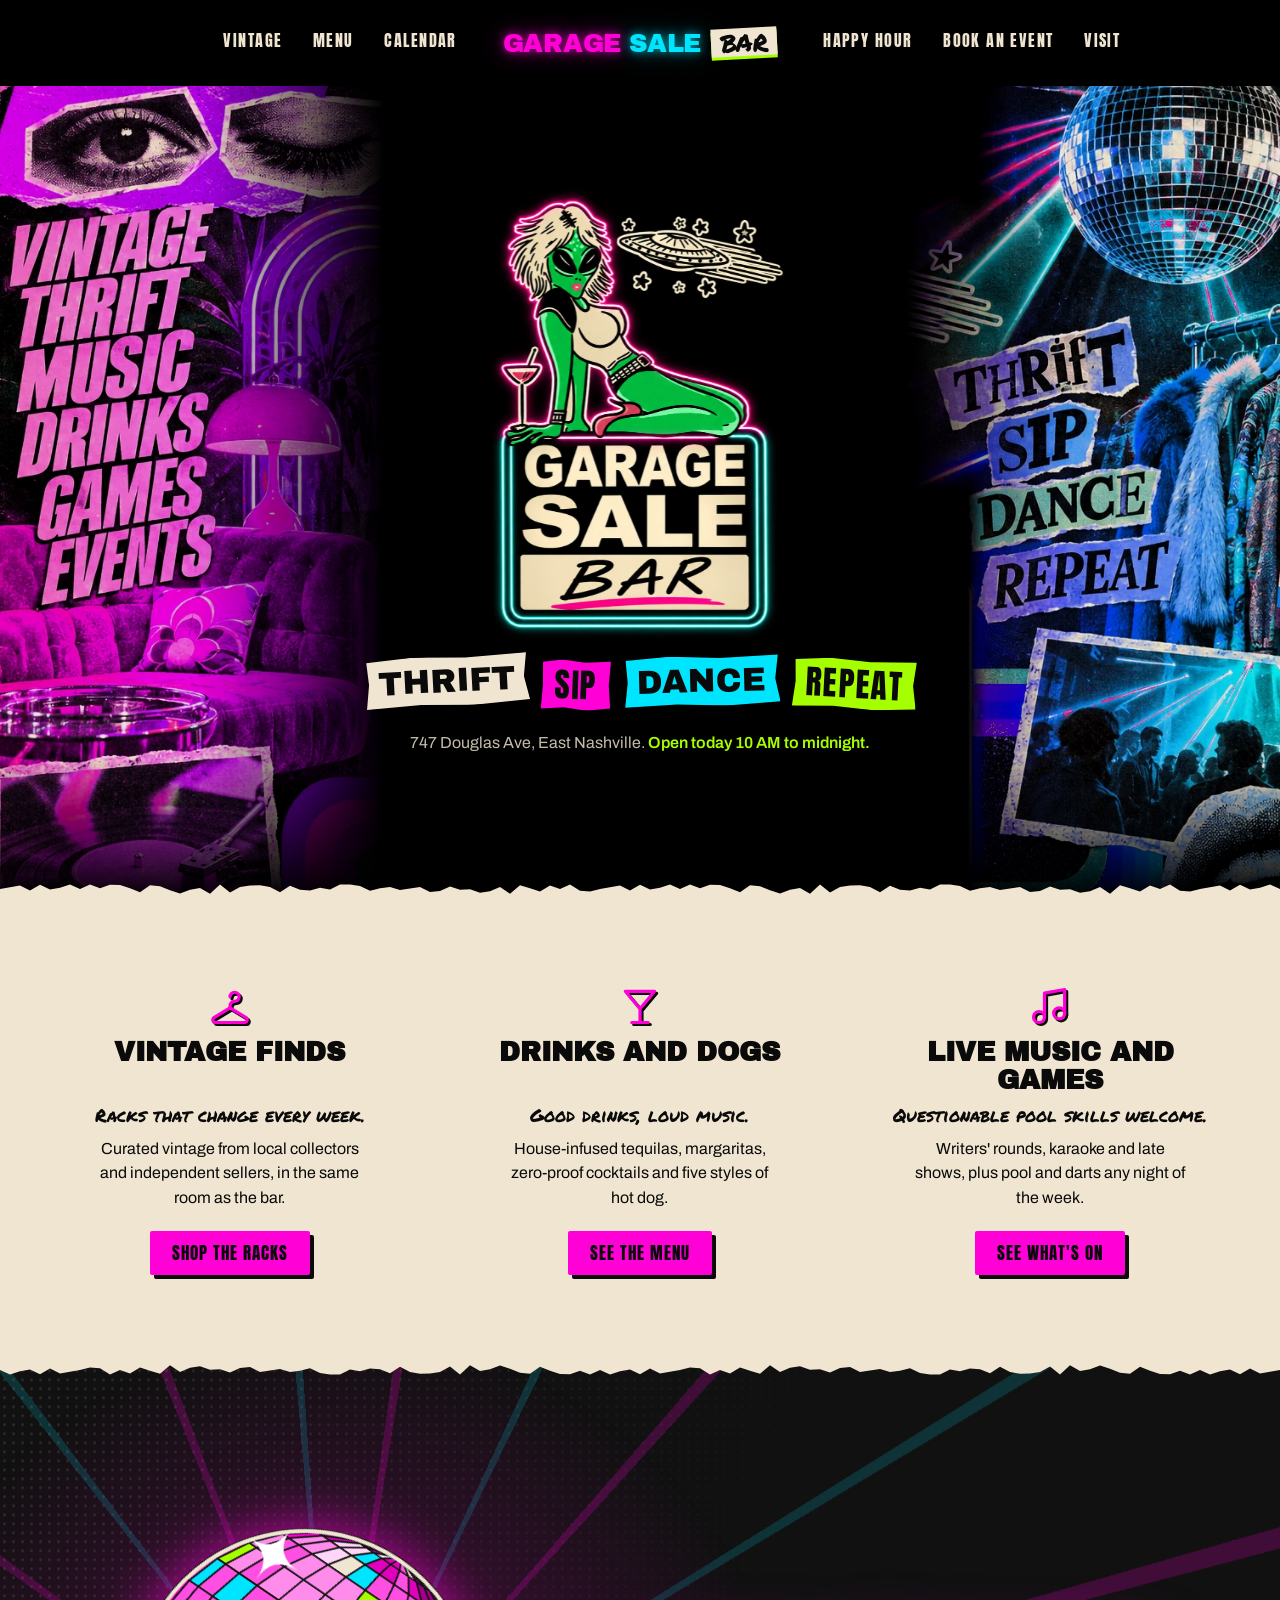
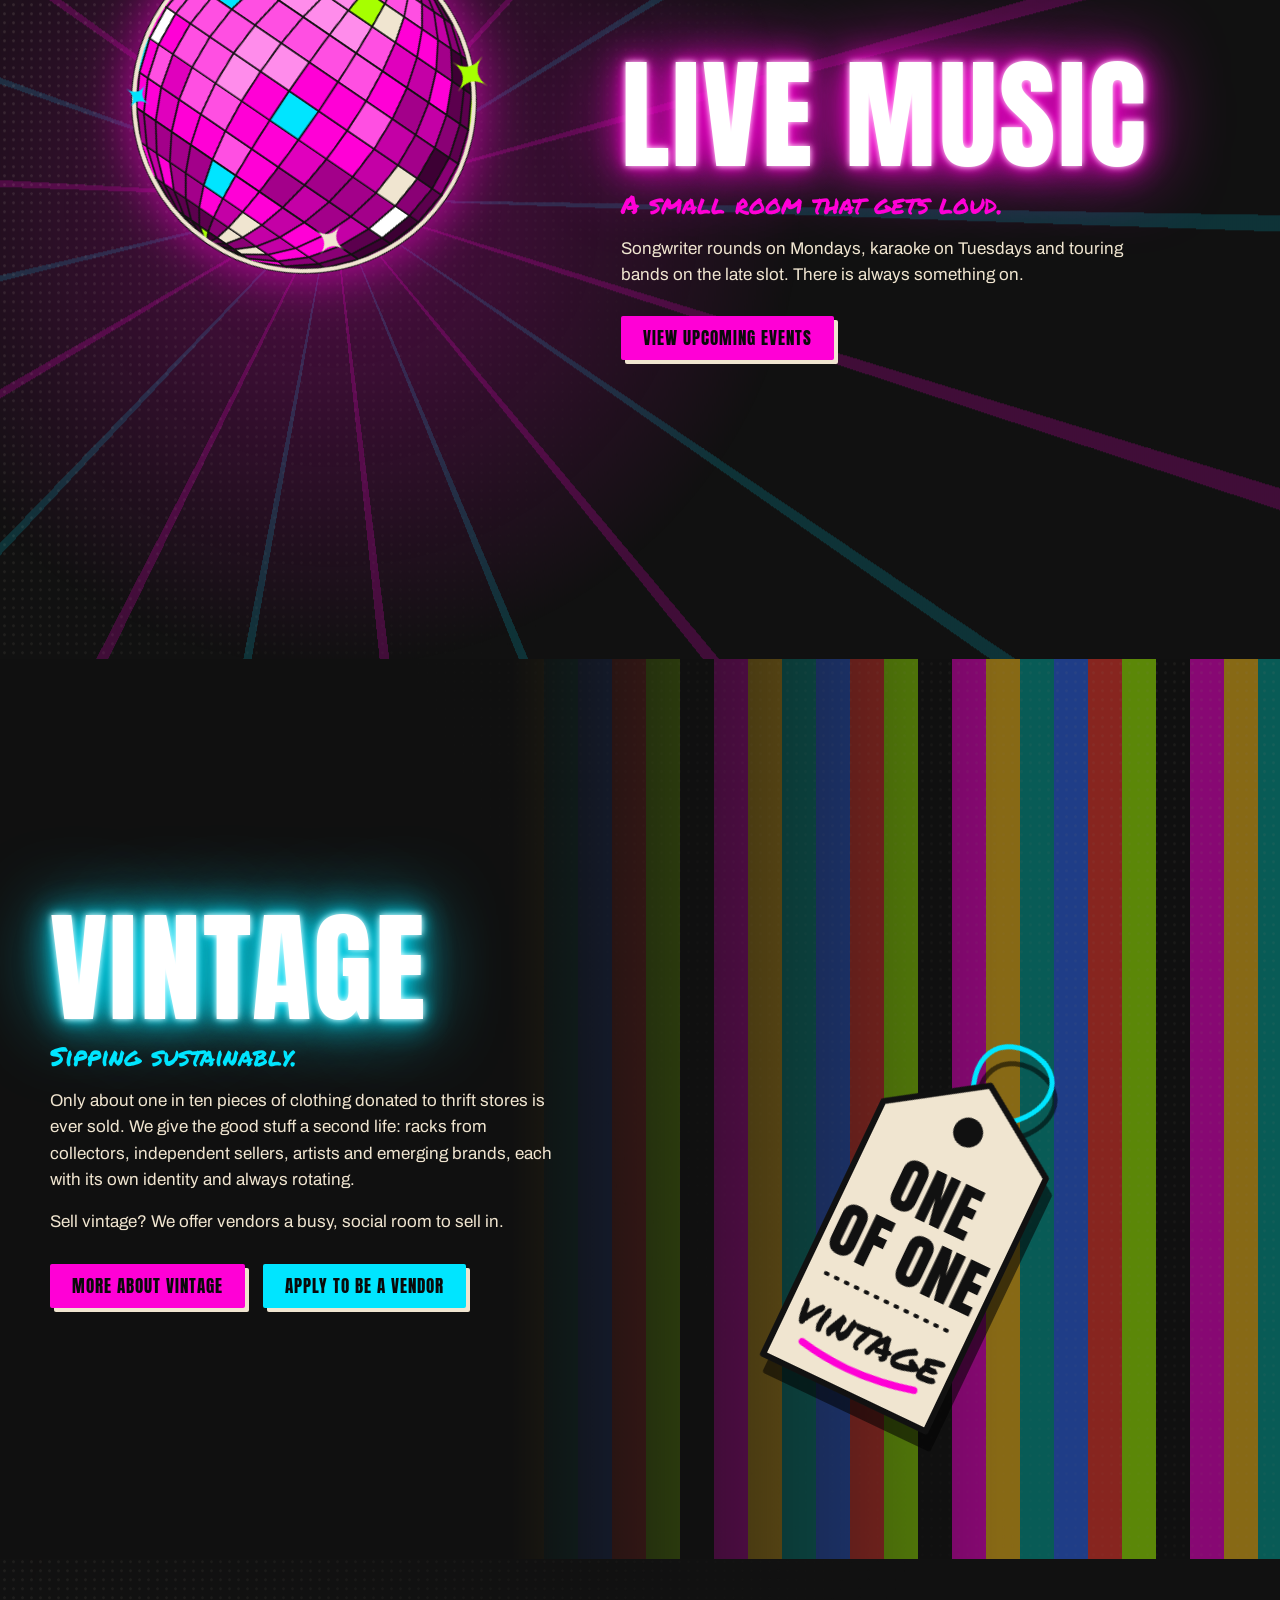
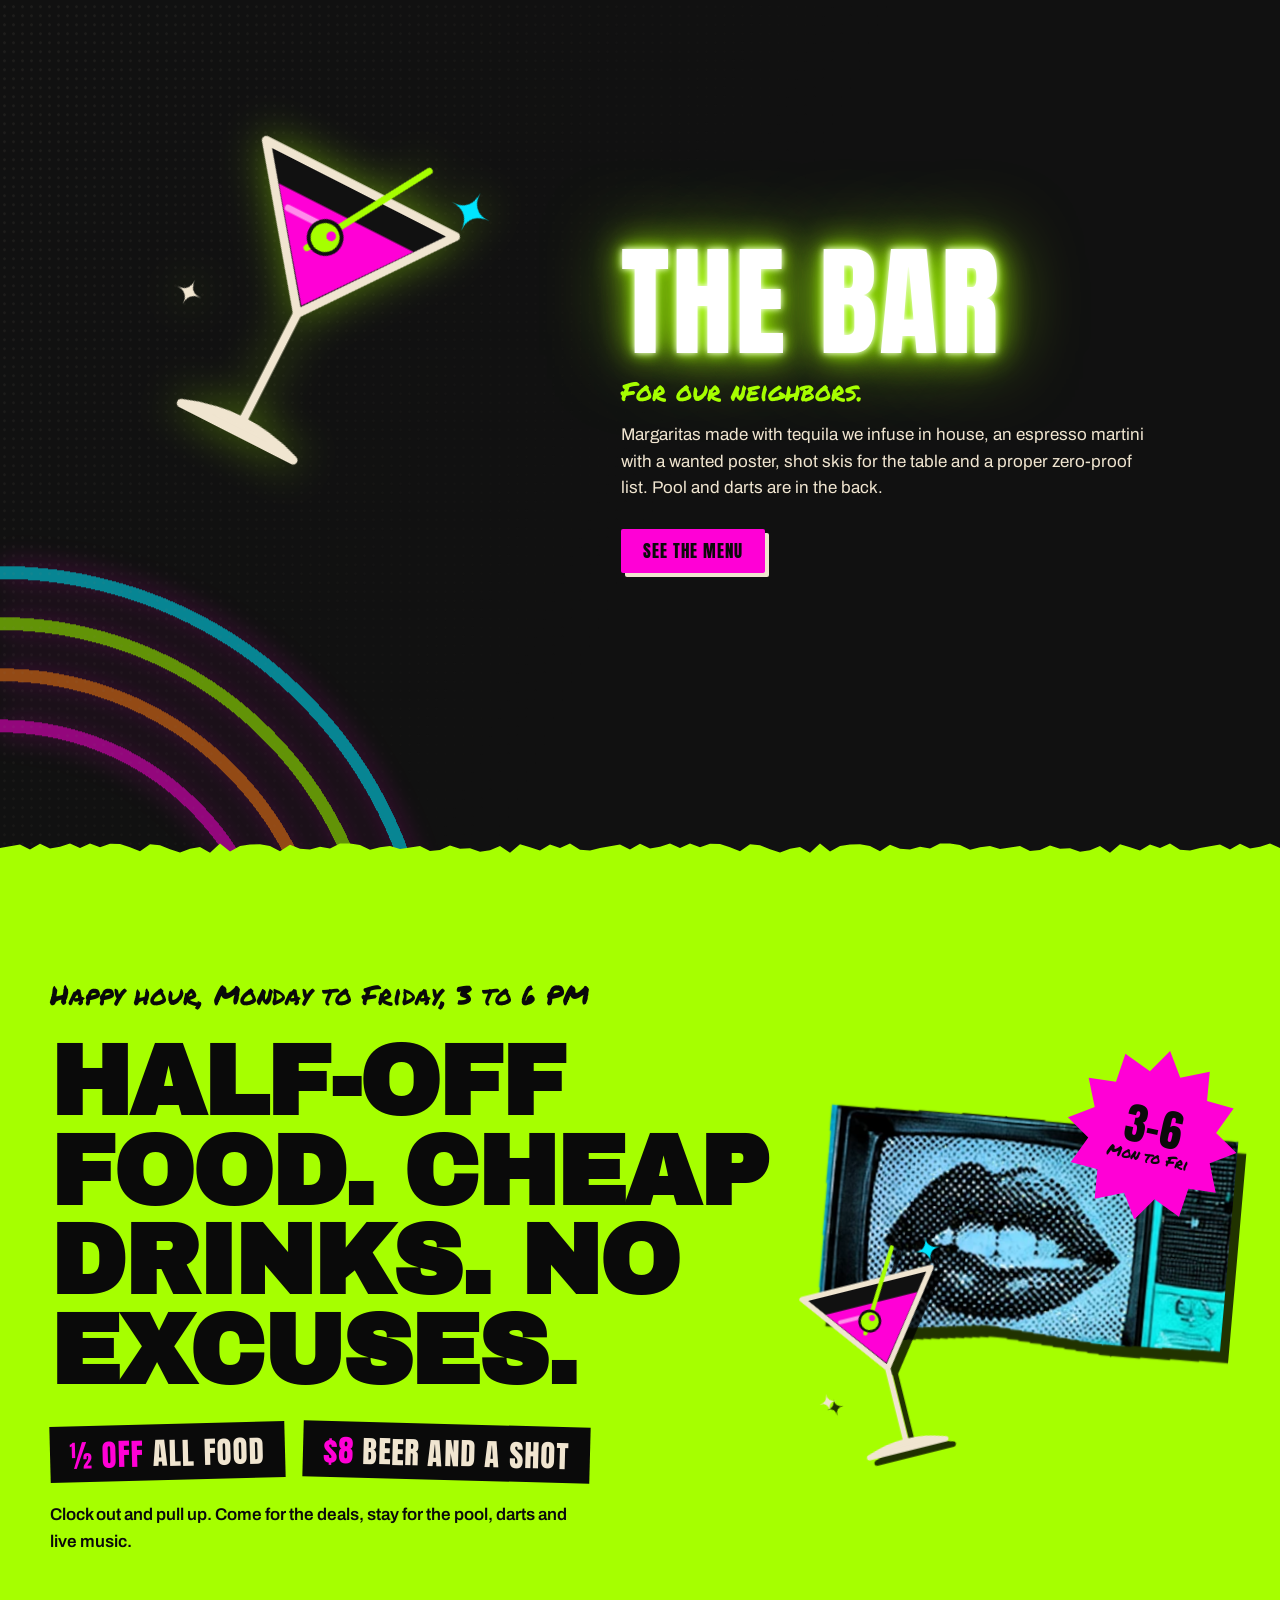
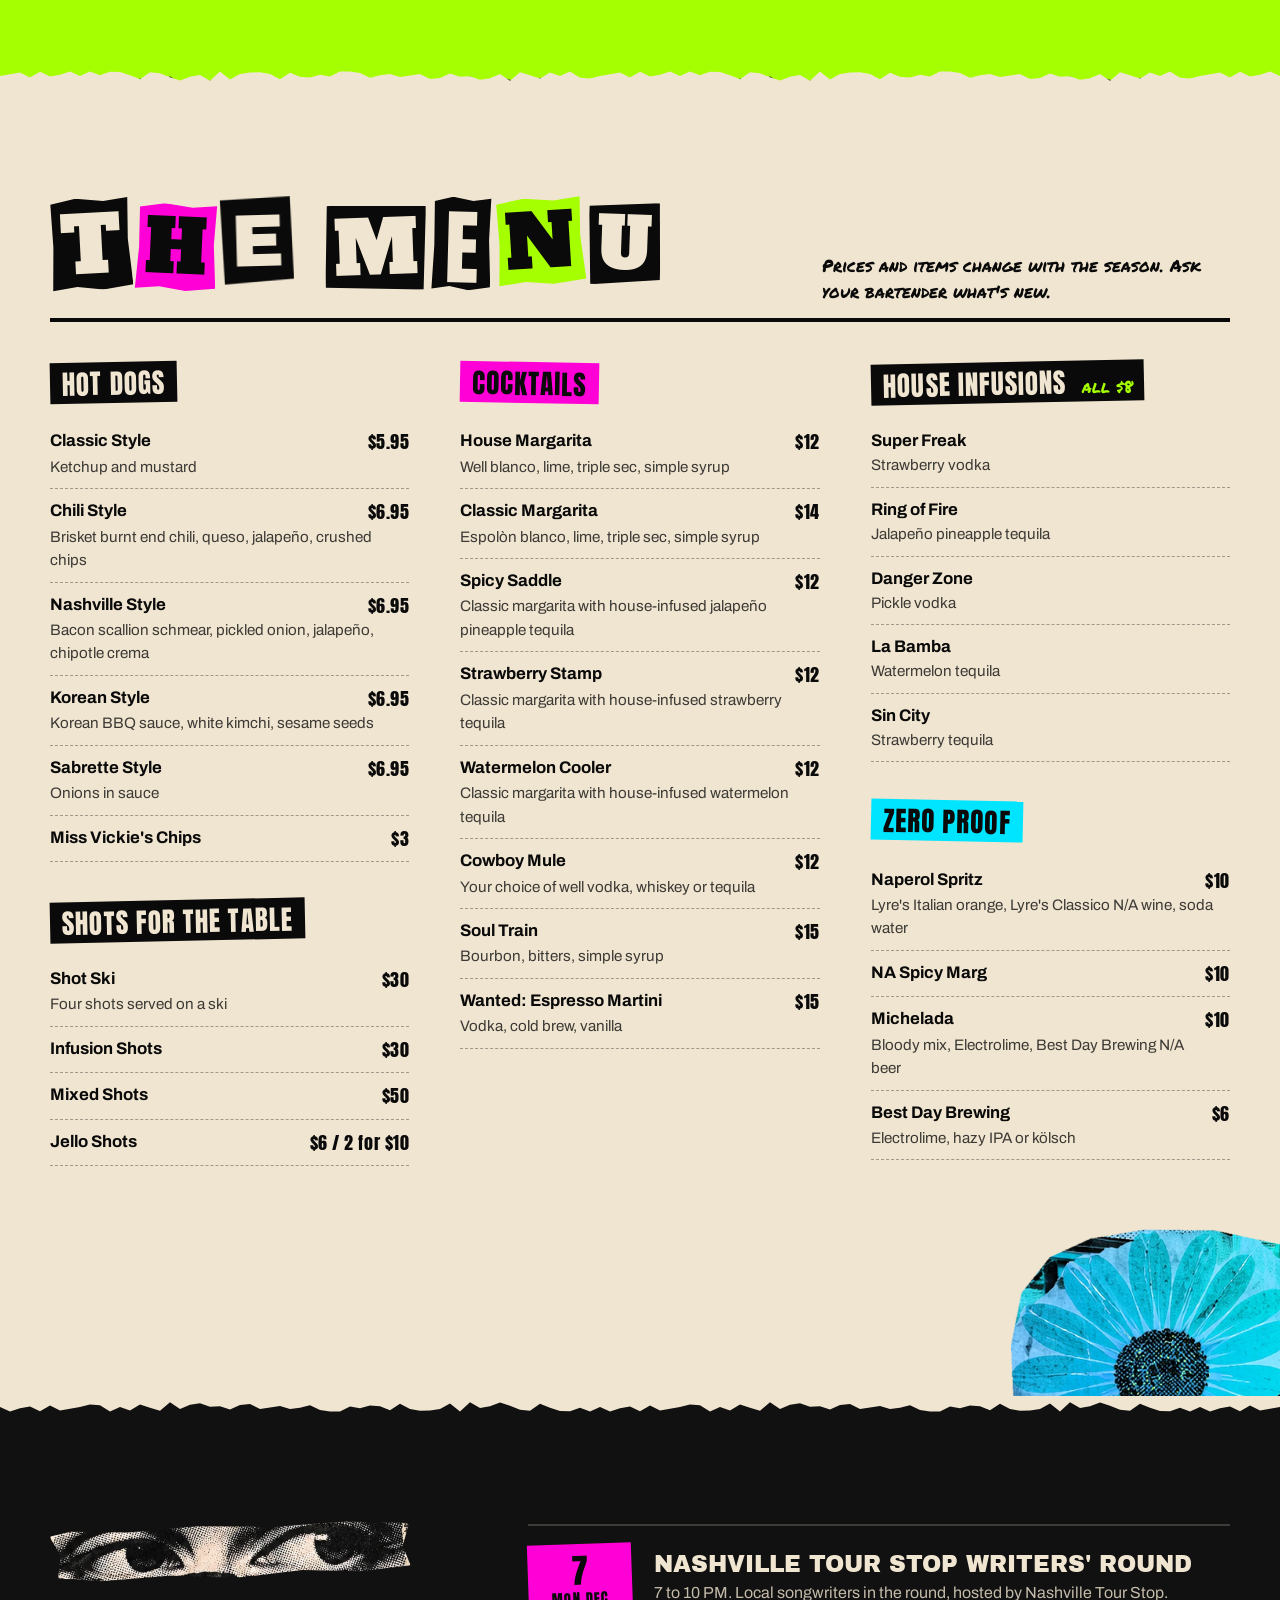
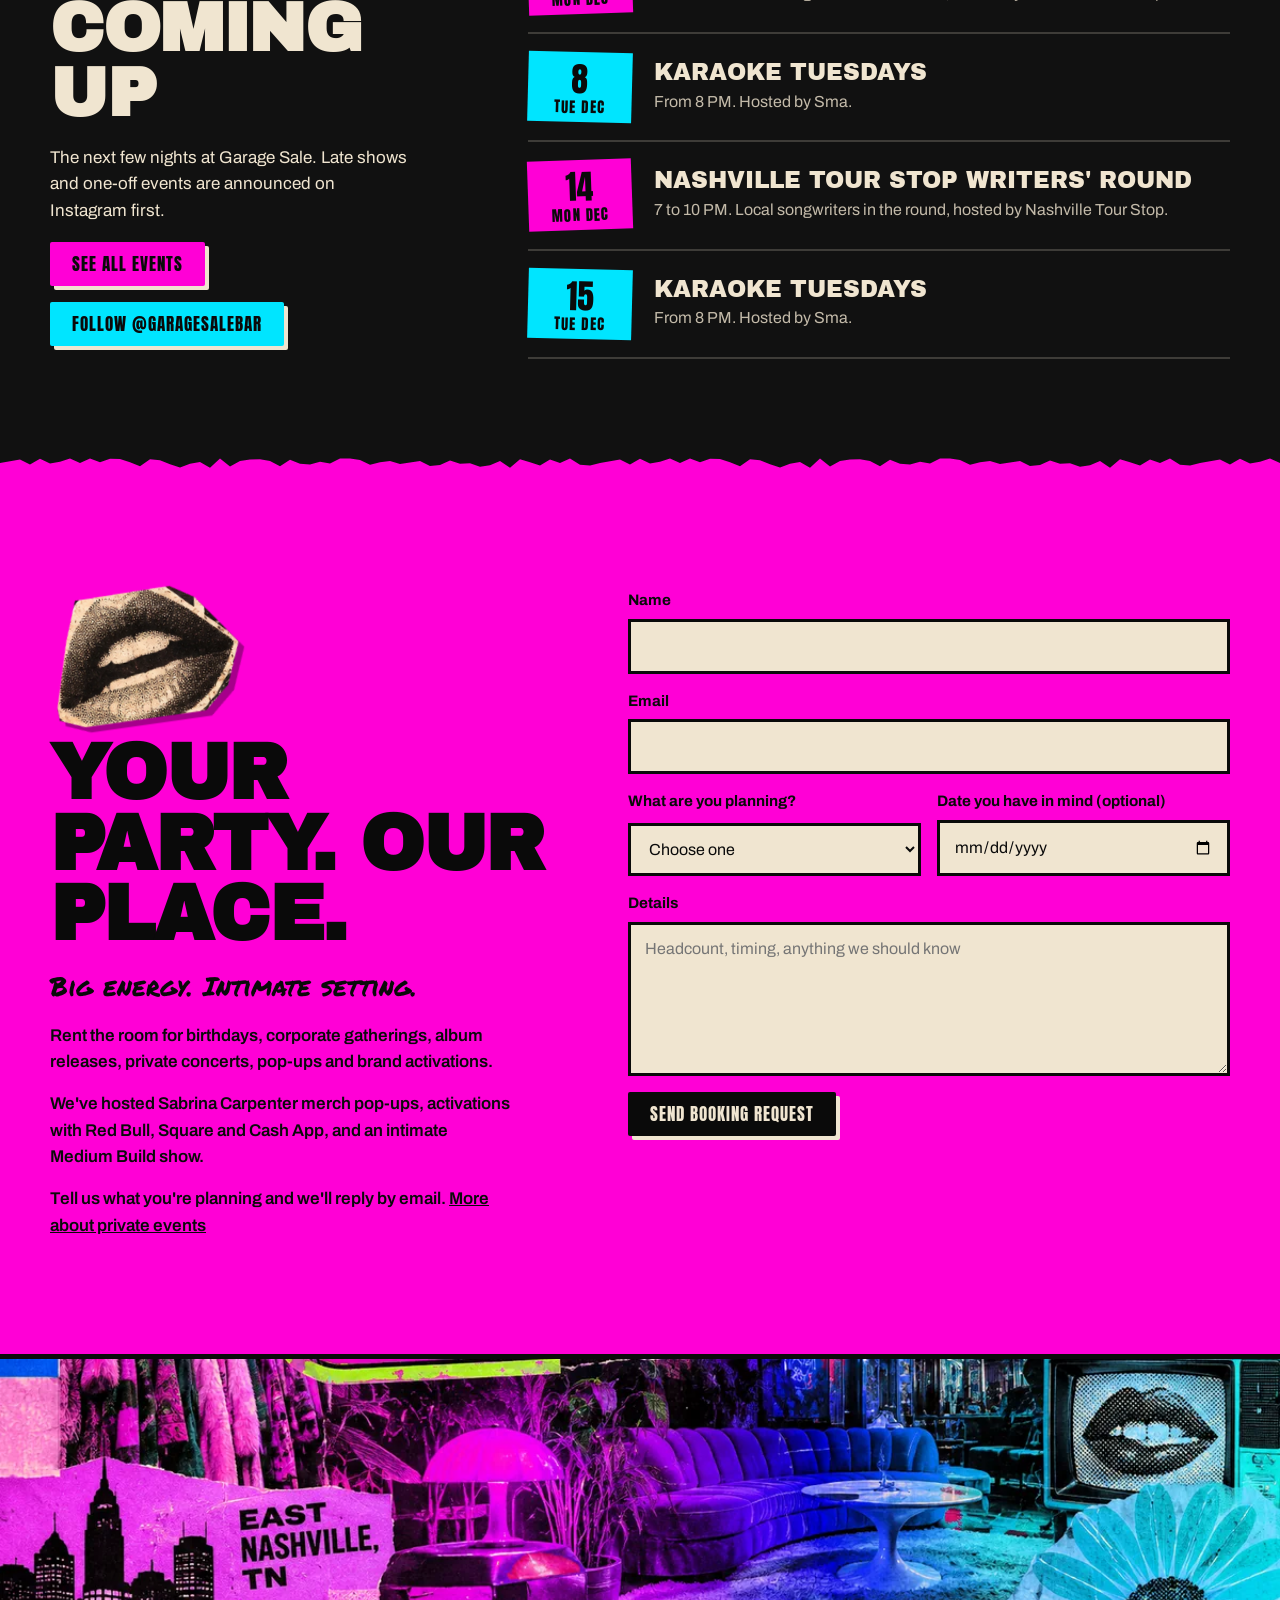
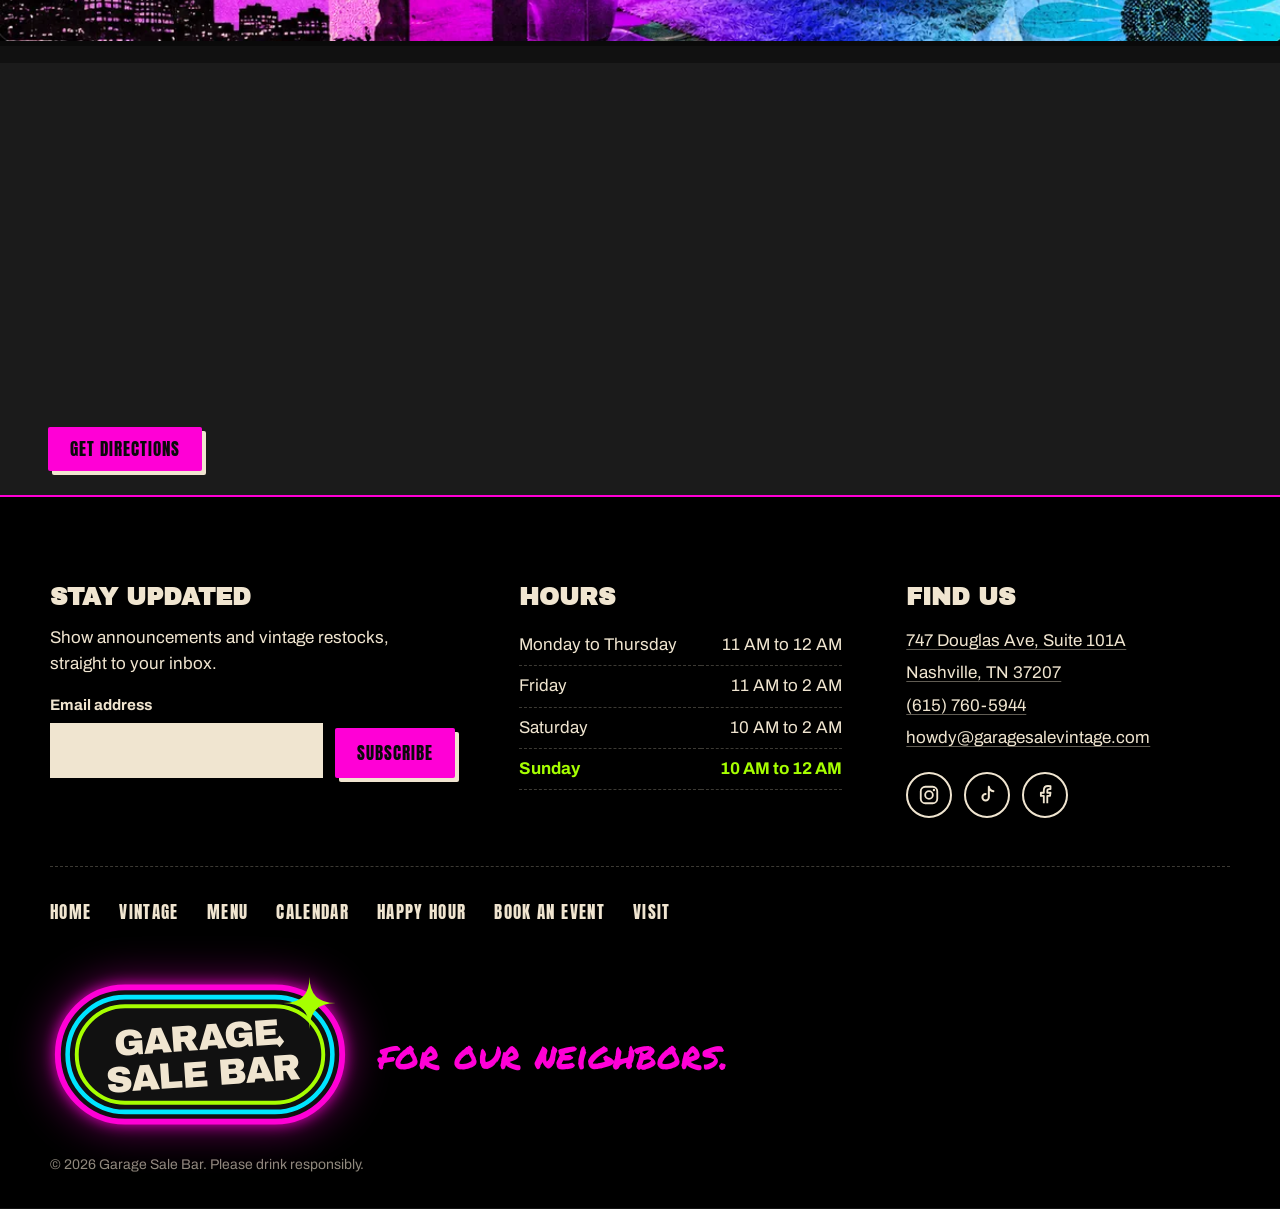
==== index.html @ e0d49097 "Hero logo: add looping 'last call' neon flicker after the load animation The original sign-on animat" ====
<!DOCTYPE html>
<html lang="en">
<head>
<meta charset="utf-8">
<meta name="viewport" content="width=device-width, initial-scale=1">
<title>Garage Sale Bar | East Nashville Vintage, Live Music &amp; Happy Hour</title>
<meta name="description" content="Garage Sale Bar is an East Nashville neighborhood bar and vintage shop. Live music, karaoke, pool, darts, hot dogs, cocktails and happy hour Monday to Friday, 3 to 6 PM.">
<meta name="theme-color" content="#111111">
<meta property="og:title" content="Garage Sale Bar | Thrift. Sip. Dance. Repeat.">
<meta property="og:description" content="East Nashville vintage shop and bar. Live music, karaoke, pool, darts, cocktails and happy hour.">
<meta property="og:image" content="assets/img/og-image.jpg">
<meta property="og:type" content="website">
<link rel="icon" type="image/png" href="assets/img/favicon.png">
<link rel="preload" href="assets/fonts/anton-latin-400-normal.woff2" as="font" type="font/woff2" crossorigin>
<link rel="preload" href="assets/fonts/archivo-black-latin-400-normal.woff2" as="font" type="font/woff2" crossorigin>
<link rel="stylesheet" href="css/styles.css?v=11">
<script type="application/ld+json">
{
  "@context": "https://schema.org",
  "@type": "BarOrPub",
  "name": "Garage Sale Bar",
  "url": "https://www.garagesalebar.com",
  "telephone": "+1-615-760-5944",
  "email": "howdy@garagesalevintage.com",
  "address": {
    "@type": "PostalAddress",
    "streetAddress": "747 Douglas Ave, Suite 101A",
    "addressLocality": "Nashville",
    "addressRegion": "TN",
    "postalCode": "37207",
    "addressCountry": "US"
  },
  "openingHoursSpecification": [
    {"@type": "OpeningHoursSpecification", "dayOfWeek": ["Monday","Tuesday","Wednesday","Thursday"], "opens": "11:00", "closes": "00:00"},
    {"@type": "OpeningHoursSpecification", "dayOfWeek": "Friday", "opens": "11:00", "closes": "02:00"},
    {"@type": "OpeningHoursSpecification", "dayOfWeek": "Saturday", "opens": "10:00", "closes": "02:00"},
    {"@type": "OpeningHoursSpecification", "dayOfWeek": "Sunday", "opens": "10:00", "closes": "00:00"}
  ],
  "sameAs": [
    "https://www.instagram.com/garagesalebar/",
    "https://www.tiktok.com/@garagesalebar_east",
    "https://www.facebook.com/profile.php?id=100094465976194"
  ]
}
</script>
</head>
<body>
<a class="skip" href="#main">Skip to content</a>

<header class="nav" id="top-nav">
  <nav class="nav__inner" aria-label="Main">
    <ul class="nav__links nav__links--left">
      <li><a href="vintage.html">Vintage</a></li>
      <li><a href="#menu">Menu</a></li>
      <li><a href="events.html">Calendar</a></li>
    </ul>
    <a class="nav__brand" href="#top" aria-label="Garage Sale Bar, back to top">
      <span class="nav__g">Garage</span><span class="nav__s">Sale</span><em>Bar</em>
    </a>
    <ul class="nav__links nav__links--right">
      <li><a href="#happy-hour">Happy Hour</a></li>
      <li><a href="book.html">Book an Event</a></li>
      <li><a href="#visit">Visit</a></li>
    </ul>
    <button class="nav__toggle" type="button" aria-expanded="false" aria-controls="mobile-menu">
      <span class="nav__toggle-bars" aria-hidden="true"></span>
      <span class="sr-only">Menu</span>
    </button>
  </nav>
  <div class="mobile-menu" id="mobile-menu" hidden>
    <ul>
      <li><a href="vintage.html">Vintage</a></li>
      <li><a href="#menu">Menu</a></li>
      <li><a href="events.html">Calendar</a></li>
      <li><a href="#happy-hour">Happy Hour</a></li>
      <li><a href="book.html">Book an Event</a></li>
      <li><a href="#visit">Visit</a></li>
    </ul>
  </div>
</header>

<main id="main">

<!-- HERO -->
<section class="hero" id="top">
  <div class="hero__side hero__side--left" data-parallax="0.18" aria-hidden="true"></div>
  <div class="hero__side hero__side--right" data-parallax="0.3" aria-hidden="true"></div>
  <div class="hero__center">
    <h1 class="sr-only">Garage Sale Bar, East Nashville</h1>
    <img class="hero__logo" src="assets/img/gsb-logo-neon.webp" width="804" height="1205" alt="Garage Sale Bar neon sign: a green alien with a cocktail sitting on the Garage Sale Bar logo, a flying saucer overhead">
    <p class="cutout" aria-label="Thrift. Sip. Dance. Repeat.">
      <span class="cutout__w cutout__w--paper">Thrift</span>
      <span class="cutout__w cutout__w--pink">Sip</span>
      <span class="cutout__w cutout__w--blue">Dance</span>
      <span class="cutout__w cutout__w--green">Repeat</span>
    </p>
    <p class="hero__meta">747 Douglas Ave, East Nashville. <span id="open-today">Open daily until late.</span></p>
  </div>
</section>

<!-- THREE-UP STRIP -->
<section class="strip torn torn--paper" aria-label="What's inside">
  <div class="strip__grid">
    <article class="strip__col">
      <svg class="strip__icon" viewBox="0 0 48 48" aria-hidden="true"><path d="M24 14a5 5 0 1 1 5 5c-3 0-5 2-5 5v2L6 37a3 3 0 0 0 2 5h32a3 3 0 0 0 2-5L24 26" fill="none" stroke="currentColor" stroke-width="3.5" stroke-linecap="round" stroke-linejoin="round"/></svg>
      <h2>Vintage finds</h2>
      <p class="strip__hand">Racks that change every week.</p>
      <p>Curated vintage from local collectors and independent sellers, in the same room as the bar.</p>
      <a class="btn" href="vintage.html">Shop the racks</a>
    </article>
    <article class="strip__col">
      <svg class="strip__icon" viewBox="0 0 48 48" aria-hidden="true"><path d="M8 8h32L24 27zM24 27v13M15 42h18" fill="none" stroke="currentColor" stroke-width="3.5" stroke-linecap="round" stroke-linejoin="round"/></svg>
      <h2>Drinks and dogs</h2>
      <p class="strip__hand">Good drinks, loud music.</p>
      <p>House-infused tequilas, margaritas, zero-proof cocktails and five styles of hot dog.</p>
      <a class="btn" href="#menu">See the menu</a>
    </article>
    <article class="strip__col">
      <svg class="strip__icon" viewBox="0 0 48 48" aria-hidden="true"><path d="M18 36V10l22-4v26" fill="none" stroke="currentColor" stroke-width="3.5" stroke-linecap="round" stroke-linejoin="round"/><circle cx="12" cy="36" r="6" fill="none" stroke="currentColor" stroke-width="3.5"/><circle cx="34" cy="32" r="6" fill="none" stroke="currentColor" stroke-width="3.5"/></svg>
      <h2>Live music and games</h2>
      <p class="strip__hand">Questionable pool skills welcome.</p>
      <p>Writers' rounds, karaoke and late shows, plus pool and darts any night of the week.</p>
      <a class="btn" href="events.html">See what's on</a>
    </article>
  </div>
</section>

<!-- FEATURE: EVENTS -->
<section class="feature feature--events" data-feature>
  <div class="feature__bg" data-bg aria-hidden="true"></div>
  <div class="feature__inner">
    <div class="feature__art" aria-hidden="true">
      <img class="floater" data-floater data-rotate="70" src="assets/img/disco.svg" width="400" height="400" alt="">
    </div>
    <div class="feature__text">
      <h2 class="neon neon--pink">Live music</h2>
      <p class="feature__kicker">A small room that gets loud.</p>
      <p>Songwriter rounds on Mondays, karaoke on Tuesdays and touring bands on the late slot. There is always something on.</p>
      <a class="btn" href="events.html">View upcoming events</a>
    </div>
  </div>
</section>

<!-- FEATURE: VINTAGE -->
<section class="feature feature--vintage feature--flip" id="vintage" data-feature>
  <div class="feature__bg" data-bg aria-hidden="true"></div>
  <div class="feature__inner">
    <div class="feature__art" aria-hidden="true">
      <svg class="floater floater--tag" data-floater data-rotate="-50" viewBox="0 0 320 420" role="presentation">
        <path d="M160 96 C120 40 150 6 190 14 C230 22 226 70 176 96" fill="none" stroke="#00e5ff" stroke-width="5" stroke-linecap="round"/>
        <path d="M70 120 L160 60 L250 120 L250 400 L70 400 Z" fill="#f0e5d0" stroke="#111" stroke-width="6" stroke-linejoin="round"/>
        <circle cx="160" cy="112" r="15" fill="#111"/>
        <text x="160" y="212" text-anchor="middle" class="tag__big">ONE</text>
        <text x="160" y="278" text-anchor="middle" class="tag__big">OF ONE</text>
        <path d="M92 300 L228 300" stroke="#111" stroke-width="4" stroke-dasharray="2 9" stroke-linecap="round"/>
        <text x="160" y="356" text-anchor="middle" class="tag__hand">vintage</text>
        <path d="M100 372 Q160 384 222 368" fill="none" stroke="#ff00d6" stroke-width="7" stroke-linecap="round"/>
      </svg>
    </div>
    <div class="feature__text">
      <h2 class="neon neon--blue">Vintage</h2>
      <p class="feature__kicker">Sipping sustainably.</p>
      <p>Only about one in ten pieces of clothing donated to thrift stores is ever sold. We give the good stuff a second life: racks from collectors, independent sellers, artists and emerging brands, each with its own identity and always rotating.</p>
      <p>Sell vintage? We offer vendors a busy, social room to sell in.</p>
      <div class="feature__actions">
        <a class="btn" href="vintage.html">More about vintage</a>
        <a class="btn btn--blue" href="https://docs.google.com/forms/d/e/1FAIpQLSel0c3rFbMv7X3Ah1KHVkPsn_nrGVXcLn4D0Khr66hKhy_gQQ/viewform" target="_blank" rel="noopener">Apply to be a vendor</a>
      </div>
    </div>
  </div>
</section>

<!-- FEATURE: BAR -->
<section class="feature feature--bar" data-feature>
  <div class="feature__bg" data-bg aria-hidden="true"></div>
  <div class="feature__inner">
    <div class="feature__art" aria-hidden="true">
      <img class="floater floater--martini" data-floater data-rotate="55" src="assets/img/martini.svg" width="300" height="400" alt="">
    </div>
    <div class="feature__text">
      <h2 class="neon neon--green">The bar</h2>
      <p class="feature__kicker">For our neighbors.</p>
      <p>Margaritas made with tequila we infuse in house, an espresso martini with a wanted poster, shot skis for the table and a proper zero-proof list. Pool and darts are in the back.</p>
      <a class="btn" href="#menu">See the menu</a>
    </div>
  </div>
</section>

<!-- HAPPY HOUR -->
<section class="happy torn torn--green" id="happy-hour">
  <div class="happy__inner">
    <div class="happy__text">
      <p class="happy__when">Happy hour, Monday to Friday, 3 to 6 PM</p>
      <h2 class="happy__head">Half-off food. Cheap drinks. No excuses.</h2>
      <ul class="happy__deals">
        <li><strong>½ off</strong> all food</li>
        <li><strong>$8</strong> beer and a shot</li>
      </ul>
      <p class="happy__foot">Clock out and pull up. Come for the deals, stay for the pool, darts and live music.</p>
    </div>
    <div class="happy__art" aria-hidden="true">
      <img class="happy__tv" src="assets/img/cut-tv.webp" width="424" height="228" alt="" loading="lazy">
      <img class="happy__glass" src="assets/img/martini.svg" width="300" height="400" alt="" loading="lazy">
      <span class="happy__burst"><b>3–6</b><i>Mon to Fri</i></span>
    </div>
  </div>
</section>

<!-- MENU -->
<section class="menu torn torn--paper" id="menu">
  <img class="deco deco--flower-br" src="assets/img/cut-flower.webp" width="464" height="290" alt="" loading="lazy">
  <div class="menu__inner">
    <header class="menu__head">
      <h2 class="ransom" data-ransom>The menu</h2>
      <p>Prices and items change with the season. Ask your bartender what's new.</p>
    </header>
    <div class="menu__cols">
      <div class="menu__col">
        <section class="menu__group">
          <h3>Hot dogs</h3>
          <dl>
            <div><dt>Classic Style <span>$5.95</span></dt><dd>Ketchup and mustard</dd></div>
            <div><dt>Chili Style <span>$6.95</span></dt><dd>Brisket burnt end chili, queso, jalapeño, crushed chips</dd></div>
            <div><dt>Nashville Style <span>$6.95</span></dt><dd>Bacon scallion schmear, pickled onion, jalapeño, chipotle crema</dd></div>
            <div><dt>Korean Style <span>$6.95</span></dt><dd>Korean BBQ sauce, white kimchi, sesame seeds</dd></div>
            <div><dt>Sabrette Style <span>$6.95</span></dt><dd>Onions in sauce</dd></div>
            <div><dt>Miss Vickie's Chips <span>$3</span></dt></div>
          </dl>
        </section>
        <section class="menu__group">
          <h3>Shots for the table</h3>
          <dl>
            <div><dt>Shot Ski <span>$30</span></dt><dd>Four shots served on a ski</dd></div>
            <div><dt>Infusion Shots <span>$30</span></dt></div>
            <div><dt>Mixed Shots <span>$50</span></dt></div>
            <div><dt>Jello Shots <span>$6 / 2 for $10</span></dt></div>
          </dl>
        </section>
      </div>
      <div class="menu__col">
        <section class="menu__group">
          <h3>Cocktails</h3>
          <dl>
            <div><dt>House Margarita <span>$12</span></dt><dd>Well blanco, lime, triple sec, simple syrup</dd></div>
            <div><dt>Classic Margarita <span>$14</span></dt><dd>Espolòn blanco, lime, triple sec, simple syrup</dd></div>
            <div><dt>Spicy Saddle <span>$12</span></dt><dd>Classic margarita with house-infused jalapeño pineapple tequila</dd></div>
            <div><dt>Strawberry Stamp <span>$12</span></dt><dd>Classic margarita with house-infused strawberry tequila</dd></div>
            <div><dt>Watermelon Cooler <span>$12</span></dt><dd>Classic margarita with house-infused watermelon tequila</dd></div>
            <div><dt>Cowboy Mule <span>$12</span></dt><dd>Your choice of well vodka, whiskey or tequila</dd></div>
            <div><dt>Soul Train <span>$15</span></dt><dd>Bourbon, bitters, simple syrup</dd></div>
            <div><dt>Wanted: Espresso Martini <span>$15</span></dt><dd>Vodka, cold brew, vanilla</dd></div>
          </dl>
        </section>
      </div>
      <div class="menu__col">
        <section class="menu__group">
          <h3>House infusions <small>all $8</small></h3>
          <dl>
            <div><dt>Super Freak</dt><dd>Strawberry vodka</dd></div>
            <div><dt>Ring of Fire</dt><dd>Jalapeño pineapple tequila</dd></div>
            <div><dt>Danger Zone</dt><dd>Pickle vodka</dd></div>
            <div><dt>La Bamba</dt><dd>Watermelon tequila</dd></div>
            <div><dt>Sin City</dt><dd>Strawberry tequila</dd></div>
          </dl>
        </section>
        <section class="menu__group">
          <h3>Zero proof</h3>
          <dl>
            <div><dt>Naperol Spritz <span>$10</span></dt><dd>Lyre's Italian orange, Lyre's Classico N/A wine, soda water</dd></div>
            <div><dt>NA Spicy Marg <span>$10</span></dt></div>
            <div><dt>Michelada <span>$10</span></dt><dd>Bloody mix, Electrolime, Best Day Brewing N/A beer</dd></div>
            <div><dt>Best Day Brewing <span>$6</span></dt><dd>Electrolime, hazy IPA or kölsch</dd></div>
          </dl>
        </section>
      </div>
    </div>
  </div>
</section>

<!-- EVENTS LIST -->
<section class="events" id="events">
  <div class="events__inner">
    <header class="events__head">
      <img class="eyes-strip" src="assets/img/eyes-strip.webp" width="1148" height="172" alt="" loading="lazy">
      <h2>Coming up</h2>
      <p>The next few nights at Garage Sale. Late shows and one-off events are announced on Instagram first.</p>
      <div class="events__actions">
        <a class="btn" href="events.html">See all events</a>
        <a class="btn btn--blue" href="https://www.instagram.com/garagesalebar/" target="_blank" rel="noopener">Follow @garagesalebar</a>
      </div>
    </header>
    <ol class="events__list" id="events-list">
      <li class="event">
        <div class="event__date"><b>Mon</b><span>Weekly</span></div>
        <div class="event__body"><h3>Nashville Tour Stop Writers' Round</h3><p>7 to 10 PM. Local songwriters in the round, hosted by Nashville Tour Stop.</p></div>
      </li>
      <li class="event">
        <div class="event__date"><b>Tue</b><span>Weekly</span></div>
        <div class="event__body"><h3>Karaoke Tuesdays</h3><p>From 8 PM. Hosted by Sma.</p></div>
      </li>
    </ol>
  </div>
</section>

<!-- BOOK -->
<section class="book torn torn--pink" id="book">
  <div class="book__inner">
    <div class="book__copy">
      <img class="book__lips" src="assets/img/lips.webp" width="530" height="362" alt="" loading="lazy">
      <h2>Your party. Our place.</h2>
      <p class="book__hand">Big energy. Intimate setting.</p>
      <p>Rent the room for birthdays, corporate gatherings, album releases, private concerts, pop-ups and brand activations.</p>
      <p>We've hosted Sabrina Carpenter merch pop-ups, activations with Red Bull, Square and Cash App, and an intimate Medium Build show.</p>
      <p>Tell us what you're planning and we'll reply by email. <a href="book.html">More about private events</a></p>
    </div>
    <form class="form" name="booking" method="POST" data-netlify="true" netlify-honeypot="bot-field" data-ajax>
      <input type="hidden" name="form-name" value="booking">
      <p class="form__trap"><label>Leave this empty <input name="bot-field" tabindex="-1" autocomplete="off"></label></p>
      <label class="field"><span>Name</span><input type="text" name="name" autocomplete="name" required></label>
      <label class="field"><span>Email</span><input type="email" name="email" autocomplete="email" required></label>
      <div class="field-row">
        <label class="field"><span>What are you planning?</span>
          <select name="event-type" required>
            <option value="" selected disabled>Choose one</option>
            <option>Birthday or private party</option>
            <option>Corporate gathering</option>
            <option>Live show or album release</option>
            <option>Pop-up or brand activation</option>
            <option>Selling vintage as a vendor</option>
            <option>General question</option>
          </select>
        </label>
        <label class="field"><span>Date you have in mind (optional)</span><input type="date" name="date"></label>
      </div>
      <label class="field"><span>Details</span><textarea name="message" rows="5" required placeholder="Headcount, timing, anything we should know"></textarea></label>
      <button class="btn btn--dark" type="submit">Send booking request</button>
      <p class="form__status" role="status" aria-live="polite"></p>
    </form>
  </div>
</section>

<div class="banner" aria-hidden="true">
  <picture>
    <source media="(max-width: 700px)" srcset="assets/img/collage-banner-neon-1200.webp">
    <img src="assets/img/collage-banner-neon.webp" width="2302" height="508" alt="" loading="lazy">
  </picture>
</div>

<!-- MAP -->
<section class="map" id="visit" aria-label="Map and directions">
  <iframe title="Map showing Garage Sale Bar at 747 Douglas Ave, Nashville" loading="lazy" referrerpolicy="no-referrer-when-downgrade"
    src="https://www.google.com/maps?q=Garage+Sale+Bar,+747+Douglas+Ave+Suite+101A,+Nashville,+TN+37207&amp;z=15&amp;output=embed"></iframe>
  <a class="map__link btn" href="https://maps.app.goo.gl/jQBhYGxGyqtPkwmn8" target="_blank" rel="noopener">Get directions</a>
</section>

</main>

<!-- FOOTER -->
<footer class="footer">
  <div class="footer__grid">
    <section class="footer__col">
      <h2>Stay updated</h2>
      <p>Show announcements and vintage restocks, straight to your inbox.</p>
      <form class="form form--inline" name="newsletter" method="POST" data-netlify="true" netlify-honeypot="bot-field" data-ajax>
        <input type="hidden" name="form-name" value="newsletter">
        <p class="form__trap"><label>Leave this empty <input name="bot-field" tabindex="-1" autocomplete="off"></label></p>
        <label class="field"><span>Email address</span><input type="email" name="email" autocomplete="email" required></label>
        <button class="btn" type="submit">Subscribe</button>
        <p class="form__status" role="status" aria-live="polite"></p>
      </form>
    </section>
    <section class="footer__col">
      <h2>Hours</h2>
      <table class="hours" id="hours">
        <tbody>
          <tr data-days="1,2,3,4"><th scope="row">Monday to Thursday</th><td>11 AM to 12 AM</td></tr>
          <tr data-days="5"><th scope="row">Friday</th><td>11 AM to 2 AM</td></tr>
          <tr data-days="6"><th scope="row">Saturday</th><td>10 AM to 2 AM</td></tr>
          <tr data-days="0"><th scope="row">Sunday</th><td>10 AM to 12 AM</td></tr>
        </tbody>
      </table>
    </section>
    <section class="footer__col">
      <h2>Find us</h2>
      <address>
        <a href="https://maps.app.goo.gl/jQBhYGxGyqtPkwmn8" target="_blank" rel="noopener">747 Douglas Ave, Suite 101A<br>Nashville, TN 37207</a><br>
        <a href="tel:+16157605944">(615) 760-5944</a><br>
        <a href="mailto:howdy@garagesalevintage.com">howdy@garagesalevintage.com</a>
      </address>
      <ul class="social">
        <li><a href="https://www.instagram.com/garagesalebar/" target="_blank" rel="noopener" aria-label="Instagram"><svg viewBox="0 0 24 24" aria-hidden="true"><rect x="3" y="3" width="18" height="18" rx="5" fill="none" stroke="currentColor" stroke-width="2"/><circle cx="12" cy="12" r="4.2" fill="none" stroke="currentColor" stroke-width="2"/><circle cx="17.4" cy="6.6" r="1.3" fill="currentColor"/></svg></a></li>
        <li><a href="https://www.tiktok.com/@garagesalebar_east" target="_blank" rel="noopener" aria-label="TikTok"><svg viewBox="0 0 24 24" aria-hidden="true"><path d="M14 3v11.5a3.5 3.5 0 1 1-3.5-3.5M14 3c.4 2.6 2.2 4.4 5 4.8" fill="none" stroke="currentColor" stroke-width="2.2" stroke-linecap="round" stroke-linejoin="round"/></svg></a></li>
        <li><a href="https://www.facebook.com/profile.php?id=100094465976194" target="_blank" rel="noopener" aria-label="Facebook"><svg viewBox="0 0 24 24" aria-hidden="true"><path d="M14.5 21v-8h3l.5-3.5h-3.5V7.4c0-1 .4-1.9 2-1.9H18V2.4c-.5-.1-1.6-.2-2.7-.2-2.8 0-4.6 1.7-4.6 4.8v2.5H7.5V13h3.2v8" fill="none" stroke="currentColor" stroke-width="2" stroke-linejoin="round"/></svg></a></li>
      </ul>
    </section>
  </div>
  <nav class="footer__nav" aria-label="Footer">
    <ul>
      <li><a href="index.html">Home</a></li>
      <li><a href="vintage.html">Vintage</a></li>
      <li><a href="index.html#menu">Menu</a></li>
      <li><a href="events.html">Calendar</a></li>
      <li><a href="index.html#happy-hour">Happy Hour</a></li>
      <li><a href="book.html">Book an Event</a></li>
      <li><a href="index.html#visit">Visit</a></li>
    </ul>
  </nav>
  <div class="footer__brand">
    <svg class="lockup" viewBox="0 0 460 250" role="img" aria-label="Garage Sale Bar">
      <rect x="12" y="22" width="436" height="206" rx="103" fill="#111" stroke="#ff00d6" stroke-width="9"/>
      <rect x="27" y="37" width="406" height="176" rx="88" fill="none" stroke="#00e5ff" stroke-width="7"/>
      <rect x="41" y="51" width="378" height="148" rx="74" fill="none" stroke="#a6ff00" stroke-width="6"/>
      <g transform="rotate(-4 230 125)" class="lockup__text">
        <text x="226" y="118" text-anchor="middle">GARAGE</text>
        <text x="232" y="174" text-anchor="middle">SALE BAR</text>
      </g>
      <path d="M398 6 Q398 46 438 46 Q398 46 398 86 Q398 46 358 46 Q398 46 398 6Z" fill="#a6ff00"/>
      <path d="M352 96 l7 9 -7 9 -7 -9z" fill="#f0e5d0"/>
    </svg>
    <p class="footer__sign"><em>for our neighbors.</em></p>
  </div>
  <p class="footer__legal">© <span id="year">2026</span> Garage Sale Bar. Please drink responsibly.</p>
</footer>

<a class="to-top" href="#top" aria-label="Back to top"><svg viewBox="0 0 24 24" aria-hidden="true"><path d="M5 15l7-7 7 7" fill="none" stroke="currentColor" stroke-width="3" stroke-linecap="round" stroke-linejoin="round"/></svg></a>

<script src="js/events-data.js?v=11" defer></script>
<script src="js/main.js?v=11" defer></script>
</body>
</html>
---- css/styles.css ----
/* Garage Sale Bar — "Electric Nostalgia" */

@font-face { font-family: "Anton"; src: url("../assets/fonts/anton-latin-400-normal.woff2") format("woff2"); font-weight: 400; font-display: swap; }
@font-face { font-family: "Archivo Black"; src: url("../assets/fonts/archivo-black-latin-400-normal.woff2") format("woff2"); font-weight: 400; font-display: swap; }
@font-face { font-family: "Archivo"; src: url("../assets/fonts/archivo-latin-400-normal.woff2") format("woff2"); font-weight: 400; font-display: swap; }
@font-face { font-family: "Archivo"; src: url("../assets/fonts/archivo-latin-600-normal.woff2") format("woff2"); font-weight: 600; font-display: swap; }
@font-face { font-family: "Archivo"; src: url("../assets/fonts/archivo-latin-700-normal.woff2") format("woff2"); font-weight: 700; font-display: swap; }
@font-face { font-family: "Alfa Slab One"; src: url("../assets/fonts/alfa-slab-one-latin-400-normal.woff2") format("woff2"); font-weight: 400; font-display: swap; }
@font-face { font-family: "Permanent Marker"; src: url("../assets/fonts/permanent-marker-latin-400-normal.woff2") format("woff2"); font-weight: 400; font-display: swap; }

:root {
  --pink: #ff00d6;
  --blue: #00e5ff;
  --green: #a6ff00;
  --paper: #f0e5d0;
  --black: #111111;
  --ink: #0a0a0a;
  --red: #ff3b2f;
  --gold: #ffc21a;

  --f-display: "Archivo Black", "Arial Black", Impact, sans-serif;
  --f-cond: "Anton", "Arial Narrow", Impact, sans-serif;
  --f-hand: "Permanent Marker", "Comic Sans MS", cursive;
  --f-body: "Archivo", "Helvetica Neue", Arial, sans-serif;

  --nav-h: 84px;
  --wrap: 1180px;
  --gutter: clamp(20px, 4vw, 48px);
}

*, *::before, *::after { box-sizing: border-box; }
html { scroll-behavior: smooth; scroll-padding-top: 64px; -webkit-text-size-adjust: 100%; }
body {
  margin: 0;
  background: var(--black);
  color: var(--paper);
  font-family: var(--f-body);
  font-size: 1.0625rem;
  line-height: 1.55;
  overflow-x: hidden;
}
img, svg { max-width: 100%; display: block; }
a { color: inherit; }
h1, h2, h3, p, ul, ol, dl, dd { margin: 0; }
ul, ol { padding: 0; list-style: none; }
:focus-visible { outline: 3px solid var(--blue); outline-offset: 3px; }

.sr-only { position: absolute; width: 1px; height: 1px; overflow: hidden; clip: rect(0 0 0 0); white-space: nowrap; }
.skip { position: absolute; left: 12px; top: -60px; z-index: 200; background: var(--green); color: var(--ink); padding: 10px 16px; font-weight: 700; }
.skip:focus { top: 12px; }

/* ---------- Buttons ---------- */
.btn {
  display: inline-block;
  font-family: var(--f-cond);
  font-size: 1.05rem;
  letter-spacing: .06em;
  text-transform: uppercase;
  text-decoration: none;
  line-height: 1;
  padding: 14px 22px 13px;
  color: var(--ink);
  background: var(--pink);
  border: 0;
  border-radius: 2px;
  box-shadow: 4px 4px 0 var(--paper);
  cursor: pointer;
  transition: transform .12s ease, box-shadow .12s ease;
}
.btn:hover { transform: translate(2px, 2px); box-shadow: 2px 2px 0 var(--paper); }
.btn:active { transform: translate(4px, 4px); box-shadow: 0 0 0 var(--paper); }
.btn--blue { background: var(--blue); }
.btn--dark { background: var(--ink); color: var(--paper); box-shadow: 4px 4px 0 var(--paper); }
.strip .btn, .menu .btn { box-shadow: 4px 4px 0 var(--ink); }
.strip .btn:hover { box-shadow: 2px 2px 0 var(--ink); }

/* ---------- Nav ---------- */
.nav {
  position: fixed; inset: 0 0 auto 0; z-index: 100;
  background: #000;
  border-bottom: 2px solid transparent;
  transition: border-color .25s ease;
}
.nav.is-scrolled { border-bottom-color: var(--pink); box-shadow: 0 0 18px rgba(255, 0, 214, .45); }
.nav__inner {
  height: var(--nav-h);
  max-width: var(--wrap);
  margin: 0 auto;
  padding: 0 var(--gutter);
  display: grid;
  grid-template-columns: 1fr auto 1fr;
  align-items: center;
  gap: 28px;
  transition: height .25s ease;
}
.nav.is-scrolled .nav__inner { height: 56px; }
.nav__links { display: flex; gap: clamp(16px, 2.4vw, 34px); }
.nav__links--left { justify-content: flex-end; }
.nav__links a {
  font-family: var(--f-cond);
  font-size: .98rem;
  letter-spacing: .09em;
  text-transform: uppercase;
  text-decoration: none;
  color: var(--paper);
  padding: 8px 0;
  white-space: nowrap;
  transition: color .15s ease, text-shadow .15s ease;
}
.nav__links a[aria-current="page"], .mobile-menu a[aria-current="page"] { color: var(--pink); }
.nav__links a:hover { color: #fff; text-shadow: 0 0 8px var(--pink), 0 0 20px var(--pink); }
.nav__brand {
  display: flex; align-items: baseline; gap: 8px;
  text-decoration: none; color: var(--paper);
  font-family: var(--f-display);
  font-size: 1.6rem; line-height: 1; text-transform: uppercase; letter-spacing: -.01em;
  padding: 0 clamp(4px, 1.4vw, 22px);
  transition: font-size .25s ease;
}
.nav__g { color: var(--pink); text-shadow: 0 0 10px rgba(255, 0, 214, .75), 0 0 26px rgba(255, 0, 214, .45); }
.nav__s { color: var(--blue); text-shadow: 0 0 10px rgba(0, 229, 255, .7), 0 0 26px rgba(0, 229, 255, .4); }
.nav__brand em {
  font-family: var(--f-hand); font-style: normal; font-size: .95em; text-transform: uppercase;
  color: var(--ink); background: var(--paper); padding: 3px 9px 1px; transform: rotate(-3deg);
  box-shadow: 0 3px 0 var(--green); margin-left: 2px;
}
.nav.is-scrolled .nav__brand { font-size: 1.15rem; }
.nav__toggle { display: none; }
.mobile-menu { display: none; }

/* ---------- Hero ---------- */
.hero {
  position: relative;
  min-height: 100vh; min-height: 100svh;
  padding: calc(var(--nav-h) + 24px) var(--gutter) 64px;
  display: grid; place-items: center;
  background: #000;
  overflow: hidden;
  isolation: isolate;
}
.hero__side {
  position: absolute; top: var(--nav-h); bottom: -6%; width: min(33vw, 500px);
  background-size: cover; background-position: center top;
  opacity: .92; z-index: -1; will-change: transform;
}
.hero__side--left {
  left: 0; background-image: url("../assets/img/collage-left-neon.webp");
  -webkit-mask-image: linear-gradient(90deg, #000 52%, rgba(0, 0, 0, .55) 78%, transparent 100%);
          mask-image: linear-gradient(90deg, #000 52%, rgba(0, 0, 0, .55) 78%, transparent 100%);
}
.hero__side--right {
  right: 0; background-image: url("../assets/img/collage-right-neon.webp"); background-position: left top;
  -webkit-mask-image: linear-gradient(270deg, #000 58%, rgba(0, 0, 0, .6) 80%, transparent 100%);
          mask-image: linear-gradient(270deg, #000 58%, rgba(0, 0, 0, .6) 80%, transparent 100%);
}
@media (max-width: 1280px) and (min-width: 901px) { .hero__side { width: 30vw; } }
.hero::after { /* fade to the paper tear */
  content: ""; position: absolute; inset: auto 0 0 0; height: 140px; z-index: -1;
  background: linear-gradient(transparent, #000);
}
.hero__center { text-align: center; display: grid; justify-items: center; gap: 18px; }
.hero__logo {
  width: auto; height: min(50vh, 512px);
  mix-blend-mode: screen;
  /* 1) the sign switching on at load (unchanged), then
     2) a slow, irregular "last call" loop: long steady stretches, then the tubes sag and
        sputter as if the sign is about to be switched off for the night. It never goes fully dark. */
  animation:
    sign-on 1.8s steps(1, end) both,
    last-call 13s linear 4.5s infinite,
    last-call-buzz 7.3s steps(1, end) 4.5s infinite;
}
@keyframes last-call {
  0%, 38%   { opacity: 1; }
  /* a single nervous blink */
  38.6%     { opacity: .62; }
  39.2%     { opacity: 1; }
  /* steady again, then the sag: power draining out of the tubes */
  61%       { opacity: 1; }
  66%       { opacity: .74; }
  68%       { opacity: .5; }
  /* sputter while it tries to hold on */
  68.5%     { opacity: .86; }
  69.1%     { opacity: .42; }
  69.6%     { opacity: .7; }
  70.2%     { opacity: .36; }
  /* hangs there, almost out */
  74%       { opacity: .34; }
  74.5%     { opacity: .58; }
  75.3%     { opacity: .38; }
  /* catches and comes back, a little unsure */
  76.2%     { opacity: 1; }
  76.9%     { opacity: .8; }
  77.6%     { opacity: 1; }
  91%       { opacity: 1; }
  91.5%     { opacity: .7; }
  92%, 100% { opacity: 1; }
}
/* a faint electrical buzz on a different clock, so the two never line up the same way twice in a row */
@keyframes last-call-buzz {
  0%, 100% { filter: brightness(1) saturate(1); }
  46%      { filter: brightness(1.12) saturate(1.15); }
  47.5%    { filter: brightness(.9) saturate(.9); }
  49%      { filter: brightness(1.06) saturate(1.05); }
  50.5%    { filter: brightness(1) saturate(1); }
  83%      { filter: brightness(.86) saturate(.85); }
  84.5%    { filter: brightness(1) saturate(1); }
}
@keyframes sign-on {
  0% { opacity: 0; } 8% { opacity: 1; } 12% { opacity: .15; } 20% { opacity: 1; }
  24% { opacity: .3; } 30% { opacity: 1; } 52% { opacity: .55; } 56%, 100% { opacity: 1; }
}
.cutout { display: flex; flex-wrap: wrap; justify-content: center; gap: 8px 12px; }
.cutout__w {
  font-family: var(--f-display); text-transform: uppercase; color: var(--ink);
  font-size: clamp(1.25rem, 2.6vw, 2.1rem); line-height: 1;
  padding: 9px 14px 8px;
  clip-path: polygon(2% 6%, 30% 0, 62% 5%, 99% 1%, 97% 48%, 100% 94%, 66% 100%, 34% 95%, 1% 99%, 3% 50%);
}
.cutout__w--paper { background: var(--paper); transform: rotate(-3deg); }
.cutout__w--pink  { background: var(--pink); transform: rotate(2deg) translateY(4px); font-family: var(--f-cond); letter-spacing: .04em; }
.cutout__w--blue  { background: var(--blue); transform: rotate(-1.5deg); }
.cutout__w--green { background: var(--green); transform: rotate(3deg) translateY(3px); font-family: var(--f-cond); letter-spacing: .04em; }
.hero__meta { font-size: 1rem; color: rgba(240, 229, 208, .82); margin-top: 6px; }
.hero__meta span { color: var(--green); font-weight: 600; }

/* ---------- Torn paper edges ---------- */
.torn { position: relative; z-index: 2; }
.torn::before, .torn::after {
  content: ""; position: absolute; left: 0; right: 0; height: 18px;
  background: var(--torn);
  -webkit-mask: url("../assets/img/torn.svg") repeat-x 0 0 / 600px 18px;
          mask: url("../assets/img/torn.svg") repeat-x 0 0 / 600px 18px;
  pointer-events: none;
}
.torn::before { top: -17px; }
.torn::after { bottom: -17px; transform: scaleY(-1) scaleX(-1); }
.torn--paper { --torn: var(--paper); background: var(--paper); }
.torn--green { --torn: var(--green); background: var(--green); }
.torn--pink  { --torn: var(--pink);  background: var(--pink); }

/* ---------- Three-up strip ---------- */
.strip { color: var(--ink); padding: clamp(48px, 7vw, 84px) var(--gutter); }
/* Columns share five row tracks (icon, heading, tagline, text, button) so each part lines up across the strip */
.strip__grid { max-width: var(--wrap); margin: 0 auto; display: grid; grid-template-columns: repeat(3, minmax(0, 1fr)); gap: 10px clamp(28px, 4vw, 64px); }
.strip__col { text-align: center; display: grid; grid-row: span 5; grid-template-rows: subgrid; justify-items: center; align-items: start; }
@supports not (grid-template-rows: subgrid) {
  .strip__col { grid-template-rows: 44px 3.8em 2.8em 5em auto; row-gap: 10px; }
}
.strip__icon { width: 44px; height: 44px; color: var(--pink); filter: drop-shadow(2px 2px 0 var(--ink)); }
.strip h2 { font-family: var(--f-display); font-size: clamp(1.35rem, 2.1vw, 1.75rem); text-transform: uppercase; line-height: 1.05; }
.strip__hand { font-family: var(--f-hand); font-size: 1.15rem; line-height: 1.2; }
.strip__col > p:not(.strip__hand) { max-width: 30ch; font-size: 1rem; }
.strip .btn { margin-top: 10px; }

/* ---------- Feature (scroll) sections ---------- */
.feature {
  position: relative; overflow: hidden; isolation: isolate;
  min-height: 100vh; min-height: 100svh;
  display: grid; align-items: center;
  padding: 120px var(--gutter);
  background: var(--black);
}
.feature__bg { position: absolute; inset: -12% 0; z-index: -1; will-change: transform; }
.feature__bg::after { /* photocopy halftone */
  content: ""; position: absolute; inset: 0;
  background-image: radial-gradient(rgba(240, 229, 208, .13) 1.2px, transparent 1.6px);
  background-size: 9px 9px;
  -webkit-mask-image: linear-gradient(115deg, #000, transparent 55%);
          mask-image: linear-gradient(115deg, #000, transparent 55%);
}
.feature--flip .feature__bg::after {
  -webkit-mask-image: linear-gradient(245deg, #000, transparent 55%);
          mask-image: linear-gradient(245deg, #000, transparent 55%);
}
/* laser beams off the disco ball */
.feature--events .feature__bg {
  background:
    radial-gradient(circle at 26% 46%, rgba(255, 0, 214, .28), transparent 42%),
    repeating-conic-gradient(from 8deg at 26% 46%,
      rgba(255, 0, 214, .20) 0 1.2deg, transparent 1.2deg 17deg,
      rgba(0, 229, 255, .16) 17deg 18deg, transparent 18deg 33deg);
}
/* stripe motif */
.feature--vintage .feature__bg {
  background:
    linear-gradient(90deg, var(--black) 0 40%, transparent 78%),
    repeating-linear-gradient(90deg,
      var(--pink) 0 34px, var(--gold) 34px 68px, #00a79d 68px 102px, #2f6bff 102px 136px,
      var(--red) 136px 170px, var(--green) 170px 204px, var(--black) 204px 238px);
  opacity: .5;
}
/* rounded neon rings */
.feature--bar .feature__bg {
  background:
    radial-gradient(circle at 0% 100%,
      transparent 0 21vmax,
      var(--pink) 21vmax 22vmax, transparent 22vmax 25vmax,
      #ff7a1a 25vmax 26vmax, transparent 26vmax 29vmax,
      var(--green) 29vmax 30vmax, transparent 30vmax 33vmax,
      var(--blue) 33vmax 34vmax, transparent 34vmax);
  filter: drop-shadow(0 0 14px rgba(255, 0, 214, .55));
  opacity: .55;
}

.feature__inner {
  width: 100%; max-width: var(--wrap); margin: 0 auto;
  display: grid; grid-template-columns: minmax(0, 5fr) minmax(0, 6fr);
  align-items: center; gap: clamp(24px, 5vw, 80px);
}
.feature--flip .feature__art { order: 2; }
.feature__art { display: grid; place-items: center; }
.floater { width: min(100%, 400px); height: auto; will-change: transform; }
.feature--events .floater { filter: drop-shadow(0 0 26px rgba(255, 0, 214, .7)); }
.floater--tag { width: min(88%, 320px); filter: drop-shadow(10px 14px 0 rgba(0, 0, 0, .55)); overflow: visible; }
.floater--martini { width: min(74%, 290px); filter: drop-shadow(0 0 20px rgba(166, 255, 0, .45)); }
.tag__big { font-family: var(--f-cond); font-size: 62px; fill: #111; letter-spacing: 1px; }
.tag__hand { font-family: var(--f-hand); font-size: 44px; fill: #111; }

.feature__text { display: grid; justify-items: start; gap: 16px; max-width: 34rem; }
.feature__text > p { max-width: 54ch; }
.feature__kicker { font-family: var(--f-hand); font-size: clamp(1.25rem, 2vw, 1.6rem); line-height: 1.2; }
.feature__text .btn { margin-top: 12px; }
.feature__actions { display: flex; flex-wrap: wrap; gap: 4px 18px; }

/* neon tube headings */
.neon {
  font-family: var(--f-cond); font-weight: 400; text-transform: uppercase;
  font-size: clamp(3.6rem, 9.5vw, 8rem); line-height: .95; letter-spacing: .02em;
  color: #fff;
}
.neon--pink  { text-shadow: 0 0 6px #fff, 0 0 14px var(--pink), 0 0 34px var(--pink), 0 0 80px var(--pink); }
.neon--blue  { text-shadow: 0 0 6px #fff, 0 0 14px var(--blue), 0 0 34px var(--blue), 0 0 80px rgba(0, 229, 255, .8); }
.neon--green { text-shadow: 0 0 6px #fff, 0 0 14px var(--green), 0 0 34px var(--green), 0 0 80px rgba(166, 255, 0, .7); }
.feature--events .feature__kicker { color: var(--pink); }
.feature--vintage .feature__kicker { color: var(--blue); }
.feature--bar .feature__kicker { color: var(--green); }

/* ---------- Happy hour ---------- */
.happy { color: var(--ink); padding: clamp(64px, 9vw, 120px) var(--gutter); }
.happy__inner { max-width: var(--wrap); margin: 0 auto; display: grid; grid-template-columns: minmax(0, 7fr) minmax(0, 4fr); align-items: center; gap: clamp(24px, 4vw, 64px); }
.happy__text { display: grid; gap: 22px; }
.happy__art { position: relative; aspect-ratio: 1 / 1.05; }
.happy__tv { position: absolute; left: 0; top: 16%; width: 100%; height: auto; transform: rotate(5deg); filter: drop-shadow(9px 11px 0 rgba(0, 0, 0, .8)); }
.happy__glass { position: absolute; left: -6%; bottom: 0; width: 44%; height: auto; transform: rotate(-14deg); filter: drop-shadow(6px 7px 0 rgba(0, 0, 0, .8)); }
.happy__burst {
  position: absolute; right: -2%; top: 0; width: 42%; aspect-ratio: 1; display: grid; place-content: center; text-align: center;
  background: var(--pink); color: var(--ink); transform: rotate(12deg);
  clip-path: polygon(50% 0, 59% 14%, 75% 7%, 77% 24%, 93% 25%, 86% 41%, 100% 50%, 86% 59%, 93% 75%, 77% 76%, 75% 93%, 59% 86%, 50% 100%, 41% 86%, 25% 93%, 23% 76%, 7% 75%, 14% 59%, 0 50%, 14% 41%, 7% 25%, 23% 24%, 25% 7%, 41% 14%);
}
.happy__burst b { font-family: var(--f-cond); font-weight: 400; font-size: clamp(1.6rem, 3.4vw, 2.9rem); line-height: 1; }
.happy__burst i { font-family: var(--f-hand); font-style: normal; font-size: clamp(.7rem, 1.2vw, 1rem); line-height: 1.1; }
.happy__when { font-family: var(--f-hand); font-size: clamp(1.2rem, 2.2vw, 1.7rem); }
.happy__head {
  font-family: var(--f-display); text-transform: uppercase;
  font-size: clamp(2.5rem, 7.6vw, 6.6rem); line-height: .92; letter-spacing: -.02em;
  max-width: 13ch;
}
.happy__deals { display: flex; flex-wrap: wrap; gap: 14px 18px; margin-top: 6px; }
.happy__deals li {
  background: var(--ink); color: var(--paper);
  font-family: var(--f-cond); text-transform: uppercase; letter-spacing: .04em;
  font-size: clamp(1.3rem, 2.4vw, 1.9rem); line-height: 1;
  padding: 14px 20px 12px; transform: rotate(-1.5deg);
}
.happy__deals li:nth-child(2) { transform: rotate(1.5deg); }
.happy__deals strong { color: var(--pink); font-weight: 400; }
.happy__foot { max-width: 52ch; font-weight: 600; }

/* ---------- Menu ---------- */
.menu { color: var(--ink); padding: clamp(64px, 8vw, 110px) var(--gutter); margin-top: 17px; }
.menu__inner { max-width: var(--wrap); margin: 0 auto; }
.menu__head { display: flex; flex-wrap: wrap; align-items: baseline; justify-content: space-between; gap: 8px 32px; margin-bottom: 40px; border-bottom: 4px solid var(--ink); padding-bottom: 14px; }
.menu__head h2 { font-family: var(--f-display); text-transform: uppercase; font-size: clamp(2.4rem, 6vw, 4.6rem); line-height: .95; letter-spacing: -.02em; }
.menu__head p { font-family: var(--f-hand); font-size: 1.05rem; max-width: 34ch; }
.menu__cols { display: grid; grid-template-columns: repeat(3, minmax(0, 1fr)); gap: 0 clamp(32px, 4vw, 56px); align-items: start; }
.menu__group { margin-bottom: 38px; }
.menu__group h3 {
  display: inline-block; font-family: var(--f-cond); font-weight: 400; text-transform: uppercase;
  font-size: 1.7rem; letter-spacing: .04em; line-height: 1;
  background: var(--ink); color: var(--paper); padding: 8px 12px 6px; margin-bottom: 16px; transform: rotate(-1.2deg);
}
.menu__group h3 small { font-family: var(--f-hand); font-size: .62em; color: var(--green); margin-left: 8px; text-transform: none; letter-spacing: 0; }
.menu__col:nth-child(2) h3 { background: var(--pink); color: var(--ink); transform: rotate(1deg); }
.menu__col:nth-child(3) .menu__group:nth-child(2) h3 { background: var(--blue); color: var(--ink); transform: rotate(1.2deg); }
.menu dl > div { padding: 9px 0; border-bottom: 1px dashed rgba(10, 10, 10, .35); }
.menu dt { display: flex; justify-content: space-between; gap: 16px; font-weight: 700; font-size: 1.05rem; }
.menu dt span { font-family: var(--f-cond); font-weight: 400; font-size: 1.1rem; letter-spacing: .03em; white-space: nowrap; }
.menu dd { font-size: .95rem; color: rgba(10, 10, 10, .78); max-width: 38ch; }

/* ---------- Events ---------- */
.events { padding: clamp(80px, 10vw, 140px) var(--gutter) clamp(80px, 9vw, 120px); background: var(--black); }
.events__inner { max-width: var(--wrap); margin: 0 auto; display: grid; grid-template-columns: minmax(0, 4fr) minmax(0, 7fr); gap: clamp(32px, 6vw, 96px); align-items: start; }
.events__head { display: grid; justify-items: start; gap: 18px; position: sticky; top: 96px; }
.events__head h2 { font-family: var(--f-display); text-transform: uppercase; font-size: clamp(2.4rem, 5.4vw, 4.4rem); line-height: .95; letter-spacing: -.02em; }
.events__head p { max-width: 36ch; }
.events__actions { display: flex; flex-wrap: wrap; gap: 16px 18px; }
.event { display: grid; grid-template-columns: 104px 1fr; gap: 22px; align-items: center; padding: 18px 0; border-bottom: 2px solid rgba(240, 229, 208, .2); }
.event:first-child { border-top: 2px solid rgba(240, 229, 208, .2); }
.event__date { display: grid; justify-items: center; font-family: var(--f-cond); text-transform: uppercase; line-height: 1; color: var(--ink); background: var(--paper); padding: 10px 6px 8px; }
.event__date b { font-weight: 400; font-size: 2.1rem; }
.event__date span { font-size: .92rem; letter-spacing: .08em; margin-top: 4px; }
.event:nth-child(odd) .event__date { background: var(--pink); transform: rotate(-2deg); }
.event:nth-child(even) .event__date { background: var(--blue); transform: rotate(1.5deg); }
.event h3 { font-family: var(--f-display); font-weight: 400; text-transform: uppercase; font-size: clamp(1.1rem, 1.9vw, 1.45rem); line-height: 1.1; }
.event p { color: rgba(240, 229, 208, .8); font-size: 1rem; margin-top: 4px; }

/* ---------- Book ---------- */
.book { color: var(--ink); padding: clamp(64px, 9vw, 120px) var(--gutter); }
.book__inner { max-width: var(--wrap); margin: 0 auto; display: grid; grid-template-columns: minmax(0, 5fr) minmax(0, 6fr); gap: clamp(32px, 6vw, 88px); align-items: start; }
.book__copy { display: grid; gap: 16px; }
.book__copy h2 { font-family: var(--f-display); text-transform: uppercase; font-size: clamp(2.6rem, 6vw, 5rem); line-height: .92; letter-spacing: -.02em; }
.book__hand { font-family: var(--f-hand); font-size: clamp(1.25rem, 2vw, 1.6rem); }
.book__copy p:not(.book__hand) { max-width: 46ch; font-weight: 600; }

.form { display: grid; gap: 16px; }
.form__trap { position: absolute; left: -9999px; }
.field { display: grid; gap: 6px; font-weight: 700; font-size: .95rem; }
.field-row { display: grid; grid-template-columns: 1fr 1fr; gap: 16px; }
.field input, .field select, .field textarea {
  width: 100%; font: inherit; font-weight: 400; font-size: 1rem; color: var(--ink);
  background: var(--paper); border: 3px solid var(--ink); border-radius: 0; padding: 12px 14px;
  min-height: 50px;
}
.field textarea { resize: vertical; }
.field input:focus-visible, .field select:focus-visible, .field textarea:focus-visible { outline: 3px solid var(--blue); outline-offset: 2px; }
.form .btn { justify-self: start; }
.form__status { font-weight: 700; min-height: 1.5em; }
.form__status.is-error { background: var(--ink); color: var(--paper); padding: 10px 14px; }

/* ---------- Map ---------- */
.map { position: relative; height: clamp(320px, 48vh, 480px); margin-top: 17px; background: #1b1b1b; }
.map iframe { width: 100%; height: 100%; border: 0; filter: grayscale(1) invert(.92) contrast(.9); }
.map__link { position: absolute; left: var(--gutter); bottom: 24px; }

/* ---------- Footer ---------- */
.footer { background: #000; padding: clamp(56px, 7vw, 88px) var(--gutter) 32px; border-top: 2px solid var(--pink); }
.footer__grid { max-width: var(--wrap); margin: 0 auto; display: grid; grid-template-columns: 5fr 4fr 4fr; gap: clamp(32px, 5vw, 72px); }
.footer h2 { font-family: var(--f-display); text-transform: uppercase; font-size: 1.5rem; line-height: 1; margin-bottom: 16px; }
.footer__col > p { max-width: 38ch; margin-bottom: 16px; }
.form--inline { grid-template-columns: 1fr auto; align-items: end; gap: 12px; }
.form--inline .field input { border-color: var(--paper); }
.form--inline .btn { min-height: 50px; }
.form--inline .form__status { grid-column: 1 / -1; }
.hours { border-collapse: collapse; width: 100%; }
.hours th, .hours td { text-align: left; font-weight: 400; padding: 7px 0; border-bottom: 1px dashed rgba(240, 229, 208, .25); }
.hours td { text-align: right; white-space: nowrap; }
.hours tr.is-today th, .hours tr.is-today td { color: var(--green); font-weight: 700; }
.footer address { font-style: normal; line-height: 1.9; }
.footer address a { text-decoration-color: rgba(240, 229, 208, .4); text-underline-offset: 3px; }
.footer address a:hover { color: var(--blue); }
.social { display: flex; gap: 12px; margin-top: 18px; }
.social a { display: grid; place-items: center; width: 46px; height: 46px; border: 2px solid var(--paper); border-radius: 50%; transition: color .15s, border-color .15s, box-shadow .15s; }
.social a:hover { color: var(--pink); border-color: var(--pink); box-shadow: 0 0 14px var(--pink); }
.social svg { width: 22px; height: 22px; }
.footer__nav { max-width: var(--wrap); margin: 48px auto 0; padding-top: 24px; border-top: 1px dashed rgba(240, 229, 208, .25); }
.footer__nav ul { display: flex; flex-wrap: wrap; gap: 6px 28px; }
.footer__nav a { display: inline-block; padding: 8px 0; font-family: var(--f-cond); font-size: 1.05rem; letter-spacing: .08em; text-transform: uppercase; text-decoration: none; }
.footer__nav a:hover { color: var(--pink); }
.footer__brand { max-width: var(--wrap); margin: 40px auto 0; display: flex; flex-wrap: wrap; align-items: center; gap: 12px 28px; }
.footer__sign { font-family: var(--f-hand); font-size: clamp(1.5rem, 3.4vw, 2.4rem); line-height: 1; }
.footer__sign em { font-style: normal; color: var(--pink); }
.footer__legal { max-width: var(--wrap); margin: 18px auto 0; font-size: .875rem; color: rgba(240, 229, 208, .6); }

/* ---------- Back to top ---------- */
.to-top {
  position: fixed; right: 20px; bottom: 20px; z-index: 90;
  width: 48px; height: 48px; display: grid; place-items: center;
  background: var(--ink); color: var(--paper); border: 2px solid var(--paper);
  opacity: 0; pointer-events: none; transform: translateY(8px);
  transition: opacity .2s ease, transform .2s ease, color .15s, border-color .15s;
}
.to-top.is-visible { opacity: 1; pointer-events: auto; transform: none; }
.to-top:hover { color: var(--green); border-color: var(--green); }
.to-top svg { width: 22px; height: 22px; }

/* ---------- Responsive ---------- */
@media (max-width: 900px) {
  :root { --nav-h: 64px; }
  .nav__inner { grid-template-columns: 1fr auto; }
  .nav__links { display: none; }
  .nav__brand { font-size: 1.2rem; }
  .nav__toggle {
    display: grid; place-items: center; width: 48px; height: 48px; margin-right: -10px;
    background: none; border: 0; color: var(--paper); cursor: pointer;
  }
  .nav__toggle-bars, .nav__toggle-bars::before, .nav__toggle-bars::after {
    content: ""; display: block; width: 26px; height: 3px; background: currentColor; transition: transform .2s ease, background .2s ease;
  }
  .nav__toggle-bars { position: relative; }
  .nav__toggle-bars::before { position: absolute; top: -8px; }
  .nav__toggle-bars::after { position: absolute; top: 8px; }
  .nav__toggle[aria-expanded="true"] .nav__toggle-bars { background: transparent; }
  .nav__toggle[aria-expanded="true"] .nav__toggle-bars::before { transform: translateY(8px) rotate(45deg); }
  .nav__toggle[aria-expanded="true"] .nav__toggle-bars::after { transform: translateY(-8px) rotate(-45deg); }
  .mobile-menu:not([hidden]) { display: block; background: #000; border-top: 2px solid var(--pink); padding: 8px var(--gutter) 24px; }
  .mobile-menu a {
    display: block; padding: 14px 0; text-decoration: none;
    font-family: var(--f-cond); font-size: 1.7rem; letter-spacing: .04em; text-transform: uppercase;
    border-bottom: 1px dashed rgba(240, 229, 208, .25);
  }

  .hero__side { width: 52vw; opacity: .32; }
  .hero__side--left, .hero__side--right { -webkit-mask-image: none; mask-image: none; }
  .hero__logo { height: min(43vh, 416px); }

  .strip__grid { grid-template-columns: 1fr; }
  .strip__col:not(:last-child) .btn { margin-bottom: 44px; }
  .feature { min-height: 0; padding: 96px var(--gutter); }
  .feature__inner { grid-template-columns: 1fr; gap: 28px; }
  .feature--flip .feature__art { order: 0; }
  .floater { width: min(56vw, 260px); }
  .floater--tag { width: min(48vw, 220px); }
  .floater--martini { width: min(40vw, 190px); }
  .feature--vintage .feature__bg { opacity: .28; }

  .menu__cols { grid-template-columns: 1fr; }
  .events__inner, .book__inner { grid-template-columns: 1fr; }
  .events__head { position: static; }
  .footer__grid { grid-template-columns: 1fr; }
  .footer { padding-bottom: 88px; }
}
@media (max-width: 520px) {
  .field-row { grid-template-columns: 1fr; }
  .event { grid-template-columns: 84px 1fr; gap: 16px; }
  .form--inline { grid-template-columns: 1fr; }
  .form--inline .btn { justify-self: stretch; text-align: center; }
  .map__link { left: 50%; transform: translateX(-50%); white-space: nowrap; }
  .map__link:hover { transform: translateX(-50%); }
}

@media (prefers-reduced-motion: reduce) {
  html { scroll-behavior: auto; }
  .hero__logo { animation: none; }
  .btn, .to-top, .nav__inner, .nav__brand { transition: none; }
}

/* ---------- Inner page hero ---------- */
.page-hero {
  position: relative; overflow: hidden; isolation: isolate; background: var(--black);
  padding: calc(var(--nav-h) + clamp(48px, 7vw, 96px)) var(--gutter) clamp(72px, 9vw, 120px);
}
.page-hero__bg { position: absolute; inset: 0; z-index: -1; }
.page-hero--events .page-hero__bg {
  background:
    radial-gradient(circle at 22% 55%, rgba(255, 0, 214, .28), transparent 42%),
    repeating-conic-gradient(from 8deg at 22% 55%,
      rgba(255, 0, 214, .20) 0 1.2deg, transparent 1.2deg 17deg,
      rgba(0, 229, 255, .16) 17deg 18deg, transparent 18deg 33deg);
}
.page-hero__inner { max-width: var(--wrap); margin: 0 auto; display: grid; grid-template-columns: minmax(0, 260px) minmax(0, 1fr); align-items: center; gap: clamp(24px, 5vw, 72px); }
.page-hero__art { width: 100%; height: auto; filter: drop-shadow(0 0 26px rgba(255, 0, 214, .7)); animation: spin-slow 40s linear infinite; }
@keyframes spin-slow { to { transform: rotate(360deg); } }
.page-hero__lede { font-size: clamp(1.1rem, 1.6vw, 1.3rem); max-width: 46ch; margin-top: 18px; }

/* ---------- Events listing ---------- */
.listing { color: var(--ink); padding: clamp(56px, 7vw, 96px) var(--gutter) clamp(64px, 8vw, 110px); }
.listing__inner { max-width: var(--wrap); margin: 0 auto; }
.listing__head { display: flex; flex-wrap: wrap; align-items: baseline; justify-content: space-between; gap: 8px 32px; border-bottom: 4px solid var(--ink); padding-bottom: 14px; margin-bottom: clamp(32px, 4vw, 48px); }
.listing__head h2 { font-family: var(--f-display); text-transform: uppercase; font-size: clamp(2.2rem, 5vw, 4rem); line-height: .95; letter-spacing: -.02em; }
.listing__head p { font-family: var(--f-hand); font-size: 1.05rem; }
.ecards { display: grid; grid-template-columns: repeat(3, minmax(0, 1fr)); gap: 0 clamp(24px, 3vw, 40px); }
/* Each card shares its row's five tracks (thumbnail, title, time, description, button),
   so those parts sit at the same height on every card in a row. */
.ecard { display: grid; grid-row: span 5; grid-template-rows: subgrid; row-gap: 0; justify-items: start; align-items: start; }
@supports not (grid-template-rows: subgrid) {
  .ecard { grid-template-rows: auto 2.5em 1.9em auto auto; }
}
.ecard__thumb { position: relative; container-type: inline-size; aspect-ratio: 1 / 1; width: 100%; border: 3px solid var(--ink); box-shadow: 7px 7px 0 var(--ink); background: var(--ink); margin-bottom: 22px; }
.ecard__thumb img { width: 100%; height: 100%; object-fit: cover; }
.ecard__date {
  position: absolute; left: -12px; top: -14px; min-width: 76px;
  display: grid; justify-items: center; font-family: var(--f-cond); text-transform: uppercase; line-height: 1;
  color: var(--ink); background: var(--green); border: 3px solid var(--ink); padding: 8px 8px 6px; transform: rotate(-4deg);
}
.ecard__date b { font-weight: 400; font-size: 2rem; }
.ecard__date span { font-size: .85rem; letter-spacing: .08em; margin-top: 3px; white-space: nowrap; }
.ecard__title {
  font-family: var(--f-display); font-weight: 400; text-transform: uppercase; font-size: clamp(1.15rem, 1.7vw, 1.4rem); line-height: 1.12;
  display: -webkit-box; -webkit-box-orient: vertical; -webkit-line-clamp: 2; line-clamp: 2; overflow: hidden;
}
.ecard__meta {
  font-family: var(--f-cond); font-size: 1.1rem; letter-spacing: .04em; text-transform: uppercase; line-height: 1.3;
  min-height: 1.3em; margin-top: 8px; max-width: 100%; white-space: nowrap; overflow: hidden; text-overflow: ellipsis;
}
.ecard__descwrap { position: relative; width: 100%; margin-top: 8px; }
.ecard__desc {
  font-size: 1rem; line-height: 1.5;
  display: -webkit-box; -webkit-box-orient: vertical; -webkit-line-clamp: 3; line-clamp: 3; overflow: hidden;
}
.ecard__more {
  margin-top: 4px; padding: 6px 0; min-height: 32px; background: none; border: 0; cursor: pointer;
  font: inherit; font-weight: 700; font-size: .95rem; color: var(--ink);
  text-decoration: underline; text-decoration-thickness: 2px; text-decoration-color: var(--pink); text-underline-offset: 3px;
}
.ecard__more:hover { text-decoration-color: var(--ink); }
.ecard__full {
  display: none; position: absolute; z-index: 5; left: -14px; right: -14px; top: -12px;
  background: var(--ink); color: var(--paper); padding: 12px 14px 14px; box-shadow: 6px 6px 0 var(--pink);
  font-size: 1rem; line-height: 1.5; max-height: 22em; overflow-y: auto;
}
.ecard__close {
  display: none; margin-top: 10px; padding: 6px 0; background: none; border: 0; cursor: pointer;
  font: inherit; font-weight: 700; font-size: .95rem; color: var(--green); text-decoration: underline; text-underline-offset: 3px;
}
.ecard__descwrap.is-open .ecard__full { display: block; }
.ecard__descwrap.is-open .ecard__close { display: inline-block; }
@media (hover: hover) and (pointer: fine) {
  .ecard__descwrap.is-truncated:hover .ecard__full { display: block; }
}
.ecard__btn { margin-top: 18px; margin-bottom: clamp(44px, 5vw, 68px); box-shadow: 4px 4px 0 var(--ink); }
.ecard__btn:hover { box-shadow: 2px 2px 0 var(--ink); }
.ecard--empty { display: block; grid-row: auto; grid-column: 1 / -1; font-weight: 600; }
.listing__more { display: flex; justify-content: center; }
.listing__more .btn--dark { box-shadow: 4px 4px 0 var(--pink); }
.listing__more .btn--dark:hover { box-shadow: 2px 2px 0 var(--pink); }

/* drawn flyers, used when an event has no poster image */
.flyer {
  position: absolute; inset: 0; overflow: hidden;
  display: grid; align-content: center; justify-items: start; gap: 4cqw; padding: 9cqw 8cqw 14cqw;
}
.flyer::before { /* halftone corner */
  content: ""; position: absolute; inset: 0; pointer-events: none;
  background-image: radial-gradient(currentColor 1.3px, transparent 1.7px); background-size: 8px 8px; opacity: .22;
  -webkit-mask-image: linear-gradient(315deg, #000, transparent 48%); mask-image: linear-gradient(315deg, #000, transparent 48%);
}
.flyer__big { position: relative; font-family: var(--f-cond); text-transform: uppercase; font-size: 21cqw; line-height: .92; letter-spacing: .01em; overflow-wrap: anywhere; }
.flyer__hand { position: relative; font-family: var(--f-hand); font-size: 10.5cqw; line-height: 1; padding: 1.5cqw 3.5cqw 1cqw; transform: rotate(-3deg); }
.flyer__venue { position: absolute; left: 8cqw; bottom: 6cqw; font-family: var(--f-display); text-transform: uppercase; font-size: 4.2cqw; letter-spacing: .04em; }
.flyer--paper { background: var(--paper); color: var(--ink); }
.flyer--paper .flyer__hand { background: var(--pink); }
.flyer--pink { background: var(--pink); color: var(--ink); }
.flyer--pink .flyer__hand { background: var(--green); }
.flyer--blue { background: var(--blue); color: var(--ink); }
.flyer--blue .flyer__hand { background: var(--paper); }
.flyer--green { background: var(--green); color: var(--ink); }
.flyer--green .flyer__hand { background: var(--ink); color: var(--paper); }
.flyer--neon { background: #000; color: #fff; }
.flyer--neon .flyer__big { text-shadow: 0 0 1.5cqw #fff, 0 0 4cqw var(--pink), 0 0 9cqw var(--pink); }
.flyer--neon .flyer__hand { color: var(--blue); padding-left: 0; }
.flyer--neon .flyer__venue { color: var(--paper); }

/* artist photos: photocopy halftone + neon, applied to any plain photo */
.pthumb { position: absolute; inset: 0; overflow: hidden; isolation: isolate; background: #000; }
.pthumb__ht { position: absolute; inset: 0; background: #fff; filter: contrast(2.4); }
.pthumb__ht img { width: 100%; height: 100%; object-fit: cover; filter: grayscale(1) brightness(1.55) contrast(1.25) blur(.3px); }
.pthumb__ht::after { /* dot screen: multiplied with the photo, then pushed by the contrast filter above */
  content: ""; position: absolute; inset: 0; mix-blend-mode: multiply;
  background:
    radial-gradient(circle at center, #8a8a8a 0, #fff 75%) 0 0 / 1.7cqw 1.7cqw,
    radial-gradient(circle at center, #8a8a8a 0, #fff 75%) .85cqw .85cqw / 1.7cqw 1.7cqw;
}
.pthumb__wash { position: absolute; inset: 0; mix-blend-mode: multiply; background: linear-gradient(155deg, var(--pink) 0 52%, var(--blue) 100%); }
.pthumb__shade { position: absolute; inset: 45% 0 0 0; background: linear-gradient(transparent, rgba(0, 0, 0, .92) 72%); }
.pthumb__frame { position: absolute; inset: 3.2cqw; border: .9cqw solid #fff; border-radius: 3cqw; box-shadow: 0 0 2cqw var(--pink), 0 0 5cqw var(--pink), inset 0 0 2cqw var(--pink), inset 0 0 5cqw rgba(255, 0, 214, .7); }
.pthumb__caption { position: absolute; left: 8cqw; right: 8cqw; bottom: 8cqw; display: grid; justify-items: start; gap: 3cqw; }
.pthumb__name {
  font-family: var(--f-cond); text-transform: uppercase; font-size: 17cqw; line-height: .92; letter-spacing: .01em; color: #fff;
  text-shadow: 0 0 1.2cqw #fff, 0 0 3.5cqw var(--pink), 0 0 8cqw var(--pink);
}
.pthumb__tag {
  transform: rotate(-3deg);
  font-family: var(--f-hand); font-size: 6cqw; line-height: 1; color: var(--ink); background: var(--paper); padding: 1.6cqw 3cqw 1.2cqw;
}

/* ---------- Call to action band ---------- */
.cta { background: var(--black); padding: clamp(72px, 9vw, 120px) var(--gutter) clamp(64px, 8vw, 100px); }
.cta__inner { max-width: var(--wrap); margin: 0 auto; display: flex; flex-wrap: wrap; align-items: center; justify-content: space-between; gap: 28px 48px; }
.cta h2 { font-family: var(--f-display); text-transform: uppercase; font-size: clamp(1.8rem, 4vw, 3rem); line-height: 1; letter-spacing: -.01em; max-width: 18ch; }
.cta p { margin-top: 12px; max-width: 48ch; }

@media (max-width: 900px) {
  .ecards { grid-template-columns: repeat(2, minmax(0, 1fr)); }
  .page-hero__inner { grid-template-columns: minmax(0, 120px) minmax(0, 1fr); }
}
@media (max-width: 560px) {
  .ecards { grid-template-columns: 1fr; padding-left: 8px; }
  .page-hero__inner { grid-template-columns: 1fr; }
  .page-hero__art { width: 110px; }
}
@media (prefers-reduced-motion: reduce) {
  .page-hero__art { animation: none; }
}

/* ---------- Brand motifs for inner pages ---------- */
.page-hero__inner:has(.page-hero__logo) { grid-template-columns: minmax(0, 240px) minmax(0, 1fr) minmax(0, 230px); }
.page-hero__logo { width: 100%; height: auto; mix-blend-mode: screen; }
.stripes {
  height: 44px;
  background: repeating-linear-gradient(90deg,
    var(--pink) 0 40px, var(--gold) 40px 80px, #00a79d 80px 120px, #2f6bff 120px 160px,
    var(--red) 160px 200px, var(--green) 200px 240px, var(--ink) 240px 280px);
  border-top: 4px solid var(--ink); border-bottom: 4px solid var(--ink);
}
.cta--rings { position: relative; overflow: hidden; isolation: isolate; }
.cta--rings::before { /* rounded neon rings, bottom right */
  content: ""; position: absolute; inset: 0; z-index: -1; opacity: .6;
  background: radial-gradient(circle at 100% 100%,
    transparent 0 150px,
    var(--pink) 150px 162px, transparent 162px 190px,
    #ff7a1a 190px 202px, transparent 202px 230px,
    var(--green) 230px 242px, transparent 242px 270px,
    var(--blue) 270px 282px, transparent 282px);
  filter: drop-shadow(0 0 12px rgba(255, 0, 214, .6));
}
.cta--rings .btn { margin-right: clamp(0px, 16vw, 260px); }

/* ---------- Vintage page ---------- */
.page-hero--vintage { min-height: min(78vh, 720px); display: grid; align-items: end; }
.hphoto { position: absolute; inset: 0; z-index: -1; background: #000; overflow: hidden; }
.hphoto__ht { position: absolute; inset: 0; background: #fff; filter: contrast(2.2); }
.hphoto__ht img { width: 100%; height: 100%; object-fit: cover; filter: grayscale(1) brightness(1.35) contrast(1.2); }
.hphoto__ht::after {
  content: ""; position: absolute; inset: 0; mix-blend-mode: multiply;
  background:
    radial-gradient(circle at center, #8a8a8a 0, #fff 75%) 0 0 / 8px 8px,
    radial-gradient(circle at center, #8a8a8a 0, #fff 75%) 4px 4px / 8px 8px;
}
.hphoto__wash { position: absolute; inset: 0; mix-blend-mode: multiply; background: linear-gradient(120deg, var(--blue) 0 45%, var(--pink) 100%); }
.hphoto__shade { position: absolute; inset: 0; background: linear-gradient(90deg, rgba(0, 0, 0, .88) 0, rgba(0, 0, 0, .55) 45%, rgba(0, 0, 0, .1) 100%), linear-gradient(transparent 55%, rgba(0, 0, 0, .8)); }
.page-hero__inner--vintage { width: 100%; grid-template-columns: minmax(0, 1fr) minmax(0, 230px); align-items: end; }
.page-hero__hand { font-family: var(--f-hand); font-size: clamp(1.4rem, 2.6vw, 2.1rem); line-height: 1.1; color: var(--blue); margin-top: 6px; }
.page-hero__tag { width: 100%; height: auto; overflow: visible; transform: rotate(9deg); filter: drop-shadow(8px 12px 0 rgba(0, 0, 0, .6)); }

.mission { color: var(--ink); padding: clamp(56px, 8vw, 110px) var(--gutter); }
.mission__inner { max-width: var(--wrap); margin: 0 auto; display: grid; grid-template-columns: auto minmax(0, 1fr); align-items: center; gap: clamp(28px, 6vw, 88px); }
.mission__stat {
  font-family: var(--f-display); font-size: clamp(6rem, 17vw, 14rem); line-height: .8; letter-spacing: -.04em;
  color: var(--pink); -webkit-text-stroke: 4px var(--ink); paint-order: stroke fill; text-shadow: 8px 8px 0 var(--ink); transform: rotate(-4deg);
}
.mission__text { display: grid; gap: 16px; }
.mission__text h2 { font-family: var(--f-display); text-transform: uppercase; font-size: clamp(1.6rem, 3.4vw, 2.7rem); line-height: 1.02; letter-spacing: -.01em; max-width: 20ch; }
.mission__text p { max-width: 56ch; }
.mission__hand { font-family: var(--f-hand); font-size: clamp(1.15rem, 1.8vw, 1.4rem); }

.racks { background: var(--black); padding: clamp(80px, 10vw, 130px) var(--gutter) clamp(64px, 8vw, 110px); }
.racks__inner { max-width: var(--wrap); margin: 0 auto; }
.racks__title { font-family: var(--f-display); text-transform: uppercase; font-size: clamp(2.2rem, 5vw, 4rem); line-height: .95; letter-spacing: -.02em; text-align: center; margin-bottom: clamp(36px, 5vw, 64px); }
.racks__grid .strip__col { grid-row: span 4; }
.racks__grid h3 { font-family: var(--f-display); font-weight: 400; font-size: clamp(1.25rem, 1.9vw, 1.6rem); text-transform: uppercase; line-height: 1.05; }
.racks__grid .strip__icon { color: var(--blue); filter: drop-shadow(0 0 8px var(--blue)); }
.racks__grid .strip__hand { color: var(--blue); }

.vendors { color: var(--ink); padding: clamp(64px, 9vw, 120px) var(--gutter); }
.vendors__inner { max-width: var(--wrap); margin: 0 auto; display: grid; grid-template-columns: minmax(0, 5fr) minmax(0, 6fr); gap: clamp(28px, 6vw, 88px); align-items: start; }
.vendors h2 { font-family: var(--f-display); text-transform: uppercase; font-size: clamp(2.4rem, 5.6vw, 4.6rem); line-height: .92; letter-spacing: -.02em; }
.vendors__hand { font-family: var(--f-hand); font-size: clamp(1.2rem, 2vw, 1.6rem); margin-top: 14px; }
.vendors__text { display: grid; justify-items: start; gap: 16px; }
.vendors__text p { max-width: 50ch; font-weight: 600; }
.vendors__text .btn { margin-top: 8px; }

@media (max-width: 900px) {
  .page-hero__inner:has(.page-hero__logo) { grid-template-columns: minmax(0, 120px) minmax(0, 1fr) minmax(0, 120px); }
  .page-hero__inner--vintage { grid-template-columns: minmax(0, 1fr) minmax(0, 130px); }
  .racks__grid .strip__col:not(:last-child) > p:last-child { margin-bottom: 44px; }
  .vendors__inner { grid-template-columns: 1fr; }
  .cta--rings .btn { margin-right: 0; }
  .cta--rings::before { opacity: .3; }
}
@media (max-width: 560px) {
  .page-hero__inner:has(.page-hero__logo) { grid-template-columns: 110px 1fr; }
  .page-hero__inner:has(.page-hero__logo) > div { grid-column: 1 / -1; grid-row: 2; }
  .page-hero__logo { width: 120px; justify-self: end; }
  .page-hero__inner--vintage { grid-template-columns: 1fr; }
  .page-hero__tag { display: none; }
  .mission__inner { grid-template-columns: 1fr; }
  .mission__stat { justify-self: start; margin-bottom: 12px; }
}

/* ---------- Alternate lockup (neon pill) ---------- */
.lockup { width: min(100%, 300px); height: auto; overflow: visible; filter: drop-shadow(0 0 7px rgba(255, 0, 214, .8)) drop-shadow(0 0 20px rgba(255, 0, 214, .45)); }
.lockup__text text { font-family: var(--f-display); font-size: 56px; letter-spacing: -1px; fill: var(--paper); }

/* ---------- Magazine-cutout type ---------- */
.ransom { font-family: var(--f-display); text-transform: uppercase; }
.ransom.is-cut { display: flex; flex-wrap: wrap; align-items: center; gap: .16em .42em; letter-spacing: 0; line-height: 1; padding: .1em 0; }
.ransom__w { display: inline-flex; align-items: center; gap: .06em; white-space: nowrap; }
.ransom__l {
  display: inline-block; min-width: .72em; text-align: center; padding: .11em .13em .07em; line-height: 1;
  font-family: "Alfa Slab One", var(--f-display); font-weight: 400; color: var(--ink); background: var(--paper);
  clip-path: polygon(3% 5%, 34% 0, 68% 4%, 98% 1%, 96% 46%, 100% 96%, 63% 100%, 31% 96%, 1% 99%, 4% 52%);
}
.ransom__l.r0 { transform: rotate(-3deg); font-size: 1.06em; }
.ransom__l.r1 { background: var(--pink); transform: rotate(2.5deg) translateY(.05em); }
.ransom__l.r2 { font-family: var(--f-display); transform: rotate(-1.5deg) translateY(-.04em); clip-path: polygon(0 3%, 97% 0, 100% 95%, 4% 100%); }
.ransom__l.r3 { background: var(--blue); transform: rotate(3.5deg); font-size: .94em; }
.ransom__l.r4 { transform: rotate(-2deg) translateY(.06em); clip-path: polygon(4% 0, 100% 4%, 95% 100%, 0 94%); }
.ransom__l.r5 { font-family: var(--f-cond); transform: rotate(1.5deg); font-size: 1.12em; padding-bottom: .02em; }
.ransom__l.r6 { background: var(--green); transform: rotate(-3.5deg) translateY(-.03em); }
.ransom__l.r7 { transform: rotate(2deg); font-size: .96em; clip-path: polygon(0 6%, 96% 0, 100% 92%, 5% 100%); }
.ransom__l.r8 { background: var(--pink); font-family: var(--f-display); transform: rotate(-1deg) translateY(.04em); }
.ransom__l.ransom__p { min-width: 0; padding-left: .08em; padding-right: .08em; }
.ransom--xl { font-size: clamp(2.1rem, 5.6vw, 4.5rem); }
/* on paper backgrounds the plain chips flip to ink so every letter still reads as a cutout */
.torn--paper .ransom__l:not(.r1):not(.r3):not(.r6):not(.r8),
.note .ransom__l:not(.r1):not(.r3):not(.r6):not(.r8) { background: var(--ink); color: var(--paper); }
.menu__head h2.ransom, .listing__head h2.ransom { letter-spacing: 0; }
.racks__title.ransom.is-cut { justify-content: center; }

/* ---------- Eyes, lips, collage banner ---------- */
.eyes-strip { width: min(100%, 360px); height: auto; transform: rotate(-2deg); clip-path: polygon(0 12%, 6% 4%, 22% 9%, 41% 2%, 63% 8%, 82% 3%, 100% 10%, 98% 52%, 100% 88%, 86% 96%, 70% 90%, 52% 100%, 33% 92%, 14% 98%, 2% 90%, 3% 48%); }
.book__copy { position: relative; }
.book__lips { width: clamp(120px, 15vw, 190px); height: auto; transform: rotate(-8deg); margin-bottom: 4px; filter: drop-shadow(5px 6px 0 rgba(0, 0, 0, .35)); }
.banner { position: relative; z-index: 3; background: var(--ink); border-top: 5px solid var(--ink); border-bottom: 5px solid var(--ink); overflow: hidden; }
.banner img { width: 100%; height: auto; min-height: 220px; object-fit: cover; object-position: 12% center; }

/* ---------- Book an event page ---------- */
.page-hero--book { padding-bottom: clamp(88px, 11vw, 150px); }
.page-hero--book .page-hero__bg {
  background:
    radial-gradient(circle at 100% 0%,
      transparent 0 190px,
      var(--pink) 190px 202px, transparent 202px 230px,
      #ff7a1a 230px 242px, transparent 242px 270px,
      var(--green) 270px 282px, transparent 282px 310px,
      var(--blue) 310px 322px, transparent 322px);
  opacity: .55; filter: drop-shadow(0 0 12px rgba(255, 0, 214, .6));
}
.bookhero__inner { position: relative; z-index: 1; max-width: var(--wrap); margin: 0 auto; display: grid; justify-items: start; gap: 18px; }
.bookhero__inner > * { max-width: min(100%, 780px); }
.bookhero__hand { color: var(--pink); margin-top: 6px; }
.bookhero__inner .btn { margin-top: 10px; }
.bookhero__eye { position: absolute; height: auto; filter: drop-shadow(6px 7px 0 rgba(0, 0, 0, .6)); }
.bookhero__eye--1 { width: clamp(150px, 18vw, 270px); right: max(3%, calc(50% - 610px)); top: calc(var(--nav-h) + 150px); transform: rotate(-7deg); }
.bookhero__eye--2 { width: clamp(130px, 15vw, 230px); right: max(13%, calc(50% - 470px)); top: 52%; transform: rotate(6deg); }
.bookhero__eye--3 { width: clamp(150px, 17vw, 260px); right: max(2%, calc(50% - 640px)); bottom: 11%; transform: rotate(4deg); }

.hosted { color: var(--ink); padding: clamp(56px, 8vw, 104px) var(--gutter); }
.hosted__inner { max-width: var(--wrap); margin: 0 auto; }
.hosted__head { display: flex; flex-wrap: wrap; align-items: baseline; justify-content: space-between; gap: 8px 32px; border-bottom: 4px solid var(--ink); padding-bottom: 14px; margin-bottom: clamp(32px, 4vw, 52px); }
.hosted__head h2 { font-family: var(--f-display); text-transform: uppercase; font-size: clamp(2rem, 4.6vw, 3.6rem); line-height: .95; letter-spacing: -.02em; }
.hosted__head p { font-family: var(--f-hand); font-size: clamp(1.1rem, 1.8vw, 1.4rem); }
/* ticket stubs: three aligned rows per stub (kind, name, note) */
.stubs { display: grid; grid-template-columns: repeat(3, minmax(0, 1fr)); gap: 0 clamp(20px, 3vw, 40px); }
.stub {
  --notch: radial-gradient(circle at 0 50%, transparent 13px, #000 14px) left / 51% 100% no-repeat, radial-gradient(circle at 100% 50%, transparent 13px, #000 14px) right / 51% 100% no-repeat;
  display: grid; grid-row: span 3; grid-template-rows: subgrid; row-gap: 10px; align-items: start;
  padding: 26px 34px 28px; background: var(--ink); color: var(--paper);
  -webkit-mask: var(--notch); mask: var(--notch);
  border-top: 8px solid var(--stub); border-bottom: 8px solid var(--stub);
}
@supports not (grid-template-rows: subgrid) { .stub { grid-template-rows: auto 4.4em auto; } }
.stub--pink { --stub: var(--pink); transform: rotate(-1.5deg); }
.stub--blue { --stub: var(--blue); transform: rotate(1deg); }
.stub--green { --stub: var(--green); transform: rotate(-.8deg); }
.stub__kind { font-family: var(--f-hand); font-size: 1.1rem; color: var(--stub); }
.stub__name { font-family: var(--f-cond); font-weight: 400; text-transform: uppercase; font-size: clamp(1.8rem, 3vw, 2.6rem); line-height: .98; letter-spacing: .01em; }
.stub__note { font-size: .98rem; color: rgba(240, 229, 208, .82); padding-top: 12px; border-top: 2px dashed rgba(240, 229, 208, .35); }
.hosted__also { margin-top: clamp(28px, 4vw, 44px); font-weight: 600; max-width: 60ch; }

.notewrap { position: relative; background: var(--black); padding: clamp(84px, 10vw, 140px) var(--gutter) clamp(72px, 9vw, 120px); overflow: hidden; }
.notewrap::before { /* stripe motif behind the note */
  content: ""; position: absolute; inset: 0 0 0 58%; opacity: .5;
  background: repeating-linear-gradient(90deg,
    var(--pink) 0 34px, var(--gold) 34px 68px, #00a79d 68px 102px, #2f6bff 102px 136px,
    var(--red) 136px 170px, var(--green) 170px 204px, var(--black) 204px 238px);
  -webkit-mask-image: linear-gradient(90deg, transparent, #000 40%); mask-image: linear-gradient(90deg, transparent, #000 40%);
}
.notewrap__inner { position: relative; max-width: var(--wrap); margin: 0 auto; display: grid; grid-template-columns: minmax(0, 1fr) minmax(0, 280px); gap: clamp(28px, 5vw, 72px); align-items: start; }
.notewrap__lips { position: absolute; z-index: 2; width: clamp(110px, 13vw, 180px); height: auto; left: max(8px, calc(50% - 680px)); top: clamp(36px, 5vw, 70px); transform: rotate(-12deg); filter: drop-shadow(5px 6px 0 rgba(0, 0, 0, .6)); }
.notewrap__side { display: grid; justify-items: start; gap: 14px; padding: 22px; background: rgba(17, 17, 17, .86); border: 2px solid var(--paper); font-weight: 600; margin-top: 40px; }
.notewrap__side p { max-width: 100%; overflow-wrap: anywhere; font-size: .95rem; }
.notewrap__side a { text-underline-offset: 3px; }
.notewrap__side a:hover { color: var(--blue); }
.notewrap__side .lockup { width: 100%; margin-bottom: 6px; }

.note {
  position: relative; color: var(--ink); background: var(--paper); padding: clamp(28px, 4.5vw, 56px); transform: rotate(-.6deg);
  box-shadow: 10px 12px 0 rgba(0, 0, 0, .55);
  background-image: repeating-linear-gradient(transparent 0 43px, rgba(10, 10, 10, .09) 43px 44px);
}
.note::before, .note::after { /* tape */
  content: ""; position: absolute; top: -16px; width: 120px; height: 34px; background: rgba(255, 0, 214, .78); 
}
.note::before { left: 9%; transform: rotate(-5deg); }
.note::after { right: 9%; transform: rotate(4deg); background: rgba(0, 229, 255, .8); }
.note__title { font-size: clamp(1.7rem, 4.2vw, 3rem); }
.note__hint { margin: 10px 0 22px; font-weight: 600; }
.note__line { font-family: var(--f-hand); font-size: clamp(1.25rem, 2.3vw, 1.7rem); line-height: 1.9; }
.note__line label { cursor: pointer; }
.blank {
  font-family: var(--f-body); font-size: 1.05rem; font-weight: 600; color: var(--ink);
  background: rgba(255, 255, 255, .55); border: 0; border-bottom: 3px solid var(--ink); border-radius: 0;
  padding: 6px 8px; min-height: 44px; margin: 0 4px; vertical-align: baseline; max-width: 100%;
}
.blank::placeholder, .note__plan::placeholder { color: rgba(10, 10, 10, .62); font-weight: 400; }
.blank--s { width: 7.5em; }
.blank--m { width: 11.5em; }
.blank--l { width: min(100%, 16em); }
.blank:focus-visible, .note__plan:focus-visible { outline: 3px solid var(--pink); outline-offset: 2px; background: #fff; }
.note__types { border: 0; padding: 0; margin: 12px 0 10px; display: flex; flex-wrap: wrap; gap: 12px 12px; }
.chip { position: relative; cursor: pointer; }
.chip input { position: absolute; opacity: 0; inset: 0; width: 100%; height: 100%; margin: 0; cursor: pointer; }
.chip span {
  display: inline-block; font-family: var(--f-cond); text-transform: uppercase; letter-spacing: .04em; font-size: 1.1rem; line-height: 1;
  padding: 13px 16px 11px; min-height: 44px; background: var(--paper); border: 3px solid var(--ink); box-shadow: 3px 3px 0 var(--ink);
  transition: transform .1s ease, box-shadow .1s ease, background .1s ease;
}
.chip:nth-child(odd) span { transform: rotate(-1.5deg); }
.chip:nth-child(even) span { transform: rotate(1.2deg); }
.chip:hover span { background: #fff; }
.chip input:checked + span { background: var(--pink); transform: translate(3px, 3px) rotate(0); box-shadow: 0 0 0 var(--ink); }
.chip input:checked + span::before { content: "\2713\00a0"; }
.chip input:focus-visible + span { outline: 3px solid var(--blue); outline-offset: 3px; }
.note__plan {
  display: block; width: 100%; font: inherit; font-weight: 600; font-size: 1.05rem; color: var(--ink); line-height: 1.6;
  background: rgba(255, 255, 255, .55); border: 3px solid var(--ink); border-radius: 0; padding: 12px 14px; resize: vertical; margin: 2px 0 6px;
}
.note__send { display: flex; flex-wrap: wrap; align-items: center; gap: 14px 20px; margin-top: 22px; }
.note__send .btn--dark { box-shadow: 4px 4px 0 var(--pink); }
.note__send .btn--dark:hover { box-shadow: 2px 2px 0 var(--pink); }
.note .form__status { min-height: 0; }

@media (max-width: 900px) {
  .bookhero__eye--1 { right: 4%; top: calc(var(--nav-h) + 14px); width: 130px; }
  .page-hero--book .page-hero__bg { opacity: .28; }
  .bookhero__eye--2 { display: none; }
  .bookhero__eye--3 { right: 6%; bottom: 3%; width: 130px; }
  .page-hero--book { padding-top: calc(var(--nav-h) + 110px); }
  .stubs { grid-template-columns: 1fr; }
  .stub { margin-bottom: 22px; }
  .notewrap__inner { grid-template-columns: 1fr; }
  .notewrap__side { margin-top: 0; max-width: 340px; }
  .notewrap::before { inset: 0 0 0 30%; opacity: .3; }
  .notewrap__lips { left: auto; right: 10px; top: 26px; width: 104px; }
}
@media (max-width: 520px) {
  .blank--l { width: 100%; margin: 4px 0; }
  .note__line { line-height: 1.7; }
}
@media (prefers-reduced-motion: reduce) { .chip span { transition: none; } }

/* ---------- Individual collage cutouts ---------- */
.deco { position: absolute; z-index: 1; height: auto; pointer-events: none; }
.deco--flower-br { right: 0; bottom: 0; width: clamp(170px, 21vw, 320px); }
.deco--skyline-bl { left: 0; bottom: 0; width: clamp(220px, 27vw, 420px); }
.menu, .listing, .racks, .mission, .vendors { position: relative; }
.menu { padding-bottom: clamp(120px, 15vw, 220px); }
.menu__inner, .listing__inner, .racks__inner { position: relative; z-index: 2; }
.menu .deco, .listing .deco { z-index: 1; }
.listing { padding-bottom: clamp(150px, 19vw, 280px); }
.listing .listing__more { position: relative; z-index: 2; }
.racks { overflow: hidden; }
.racks .deco--flower-br { width: clamp(150px, 17vw, 260px); opacity: .95; }
.deco--lamp { right: clamp(8px, 5vw, 90px); top: -34px; width: clamp(90px, 11vw, 170px); transform: rotate(9deg); filter: drop-shadow(5px 6px 0 rgba(0, 0, 0, .45)); z-index: 4; }
.vendors__inner { position: relative; }
.deco--rack { right: 0; bottom: clamp(-96px, -7vw, -40px); width: clamp(220px, 30vw, 400px); transform: rotate(-4deg); filter: drop-shadow(7px 8px 0 rgba(0, 0, 0, .55)); }
.vendors { padding-bottom: clamp(110px, 13vw, 190px); }

@media (max-width: 900px) {
  .happy__inner { grid-template-columns: 1fr; }
  .happy__art { width: min(78%, 320px); justify-self: center; margin-top: 8px; }
  .deco--flower-br { width: 38vw; }
  .deco--skyline-bl { width: 50vw; }
  .menu { padding-bottom: 150px; }
  .listing { padding-bottom: 170px; }
  .deco--rack { position: relative; right: auto; bottom: auto; display: block; margin: 28px 0 -40px auto; width: min(78%, 320px); }
  .vendors { padding-bottom: 72px; }
}
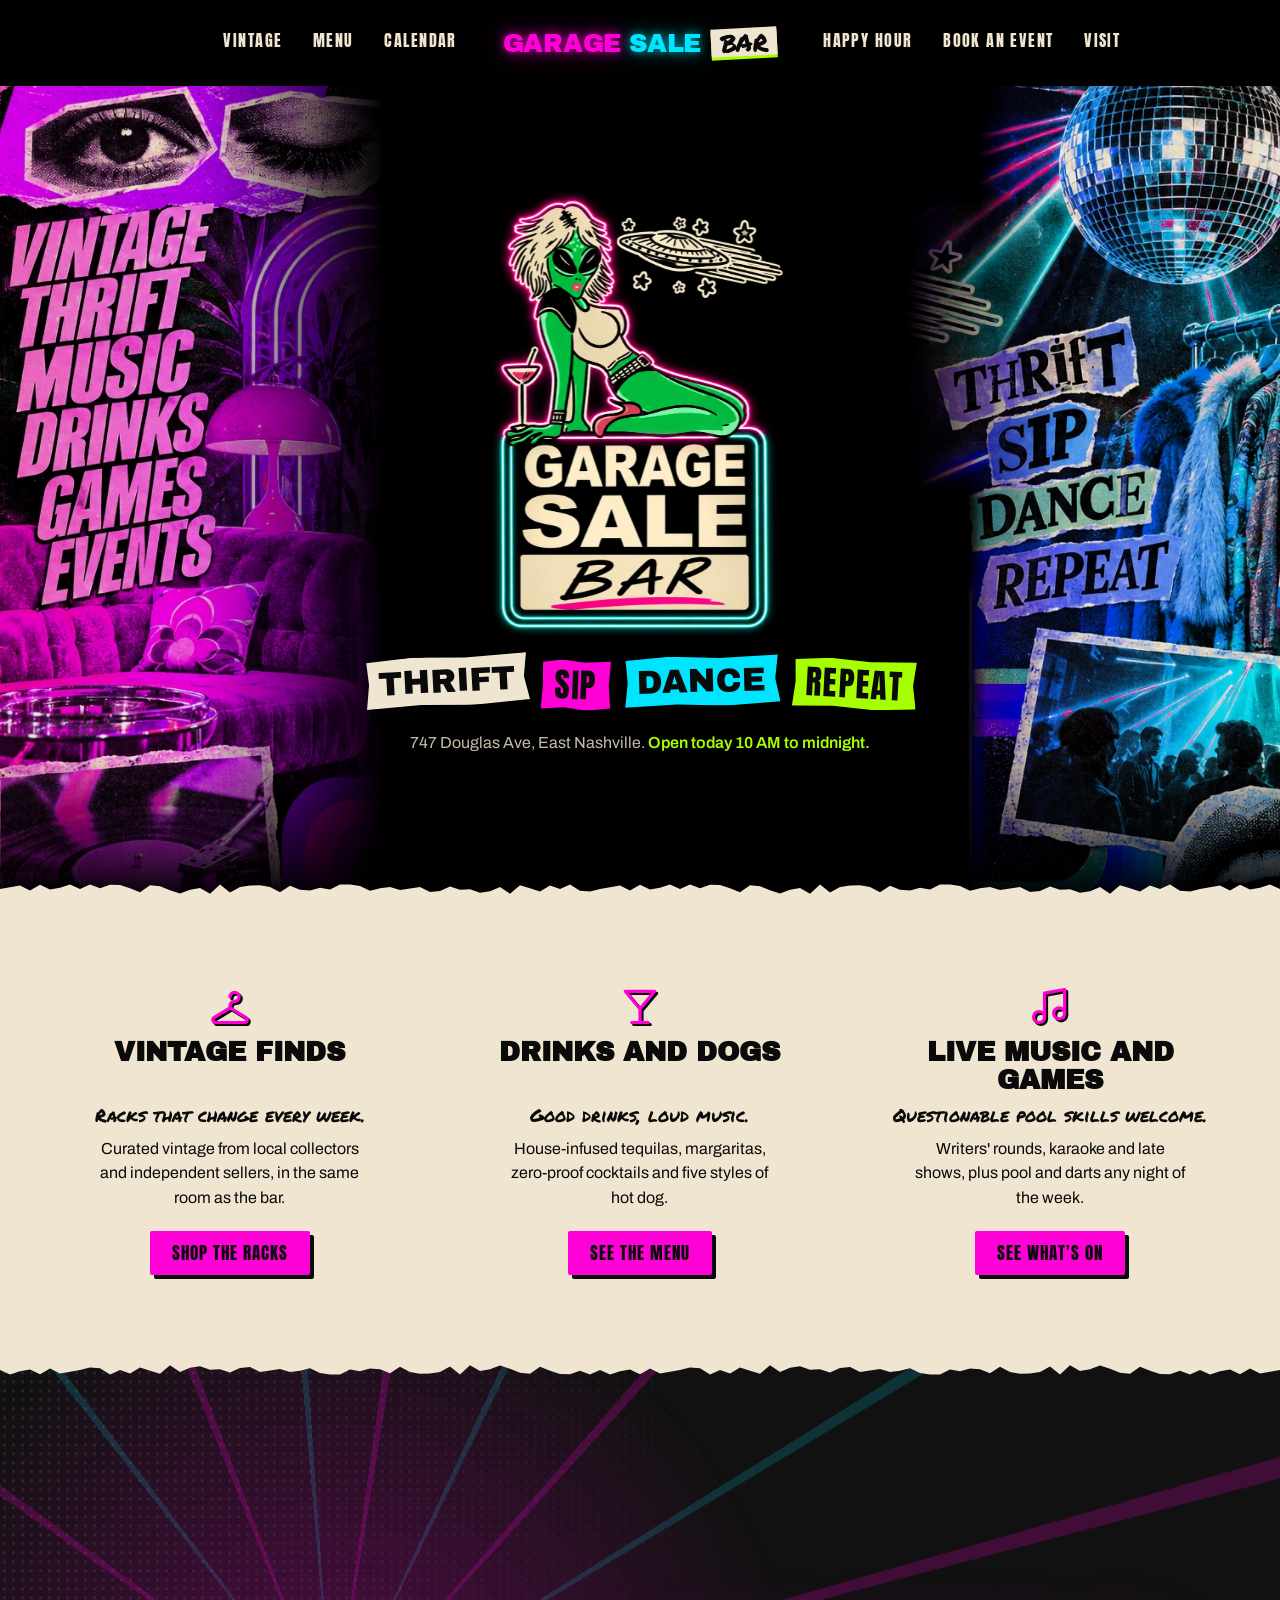
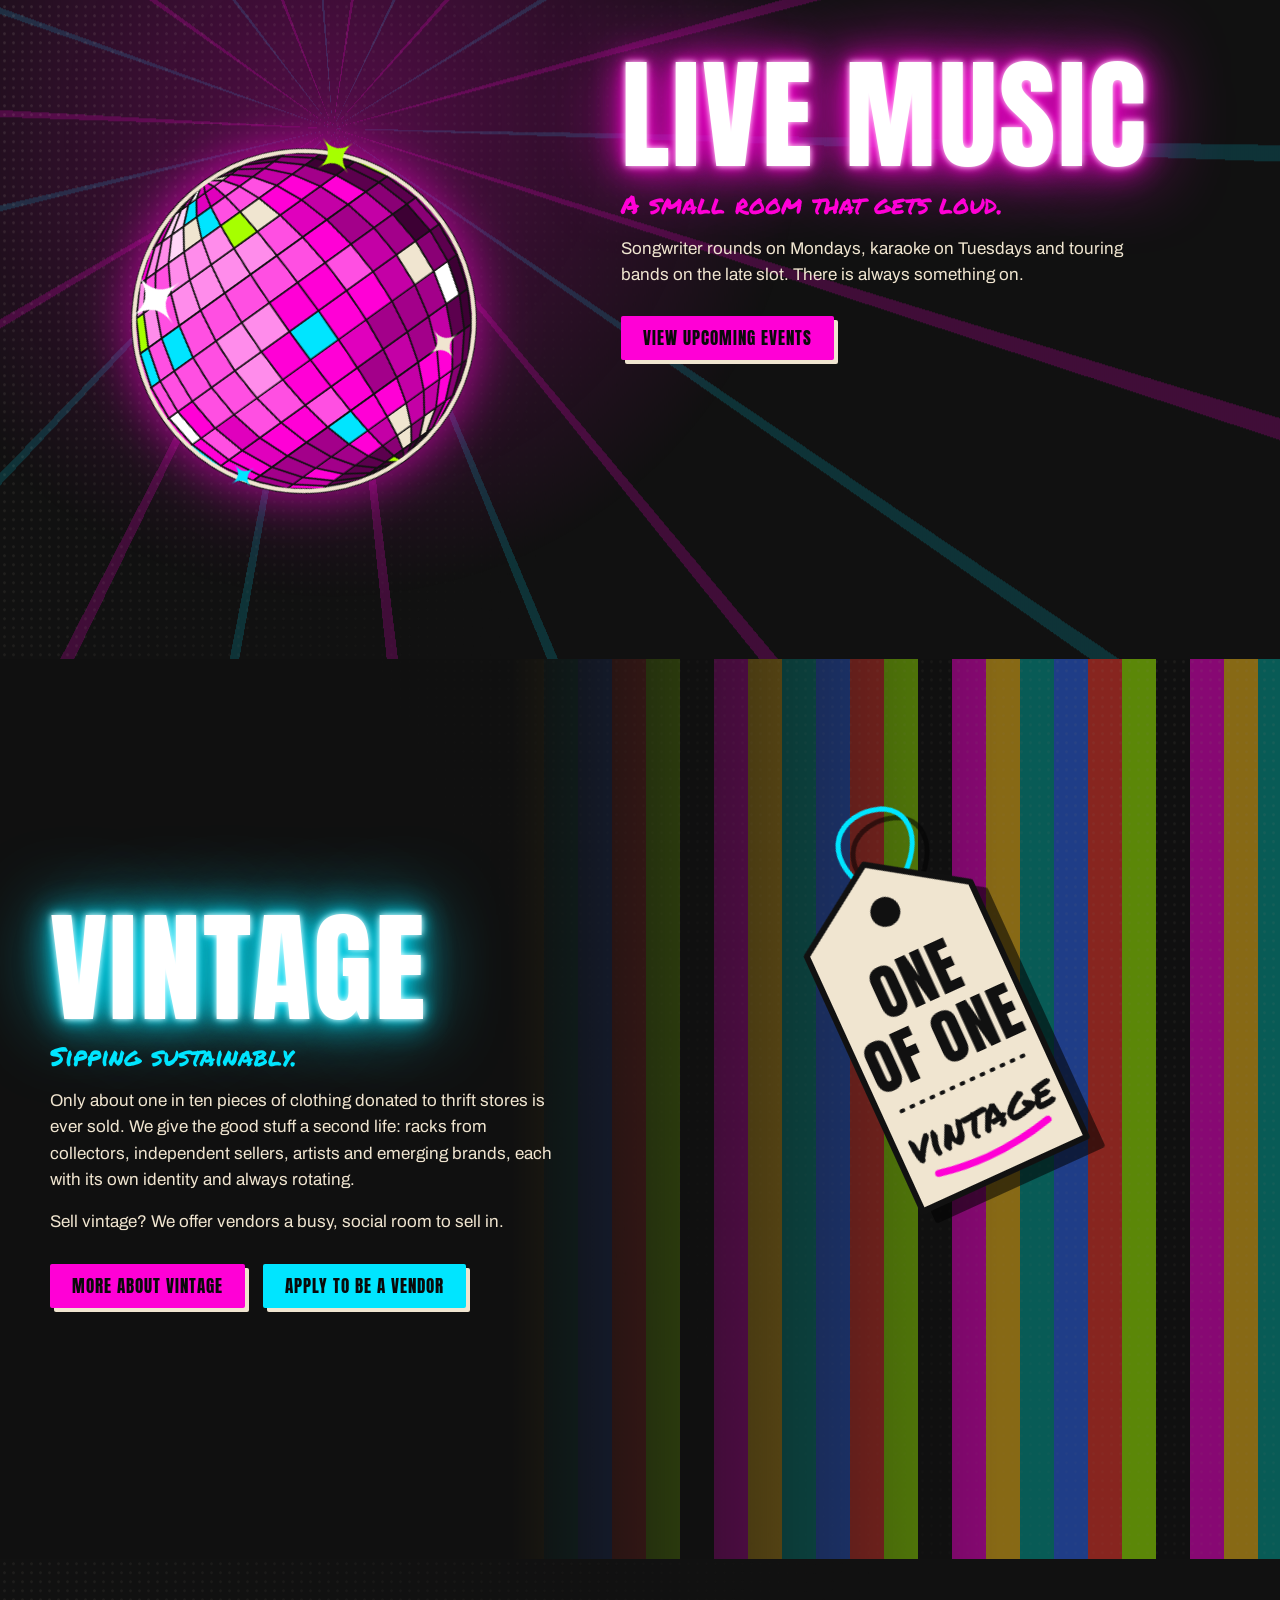
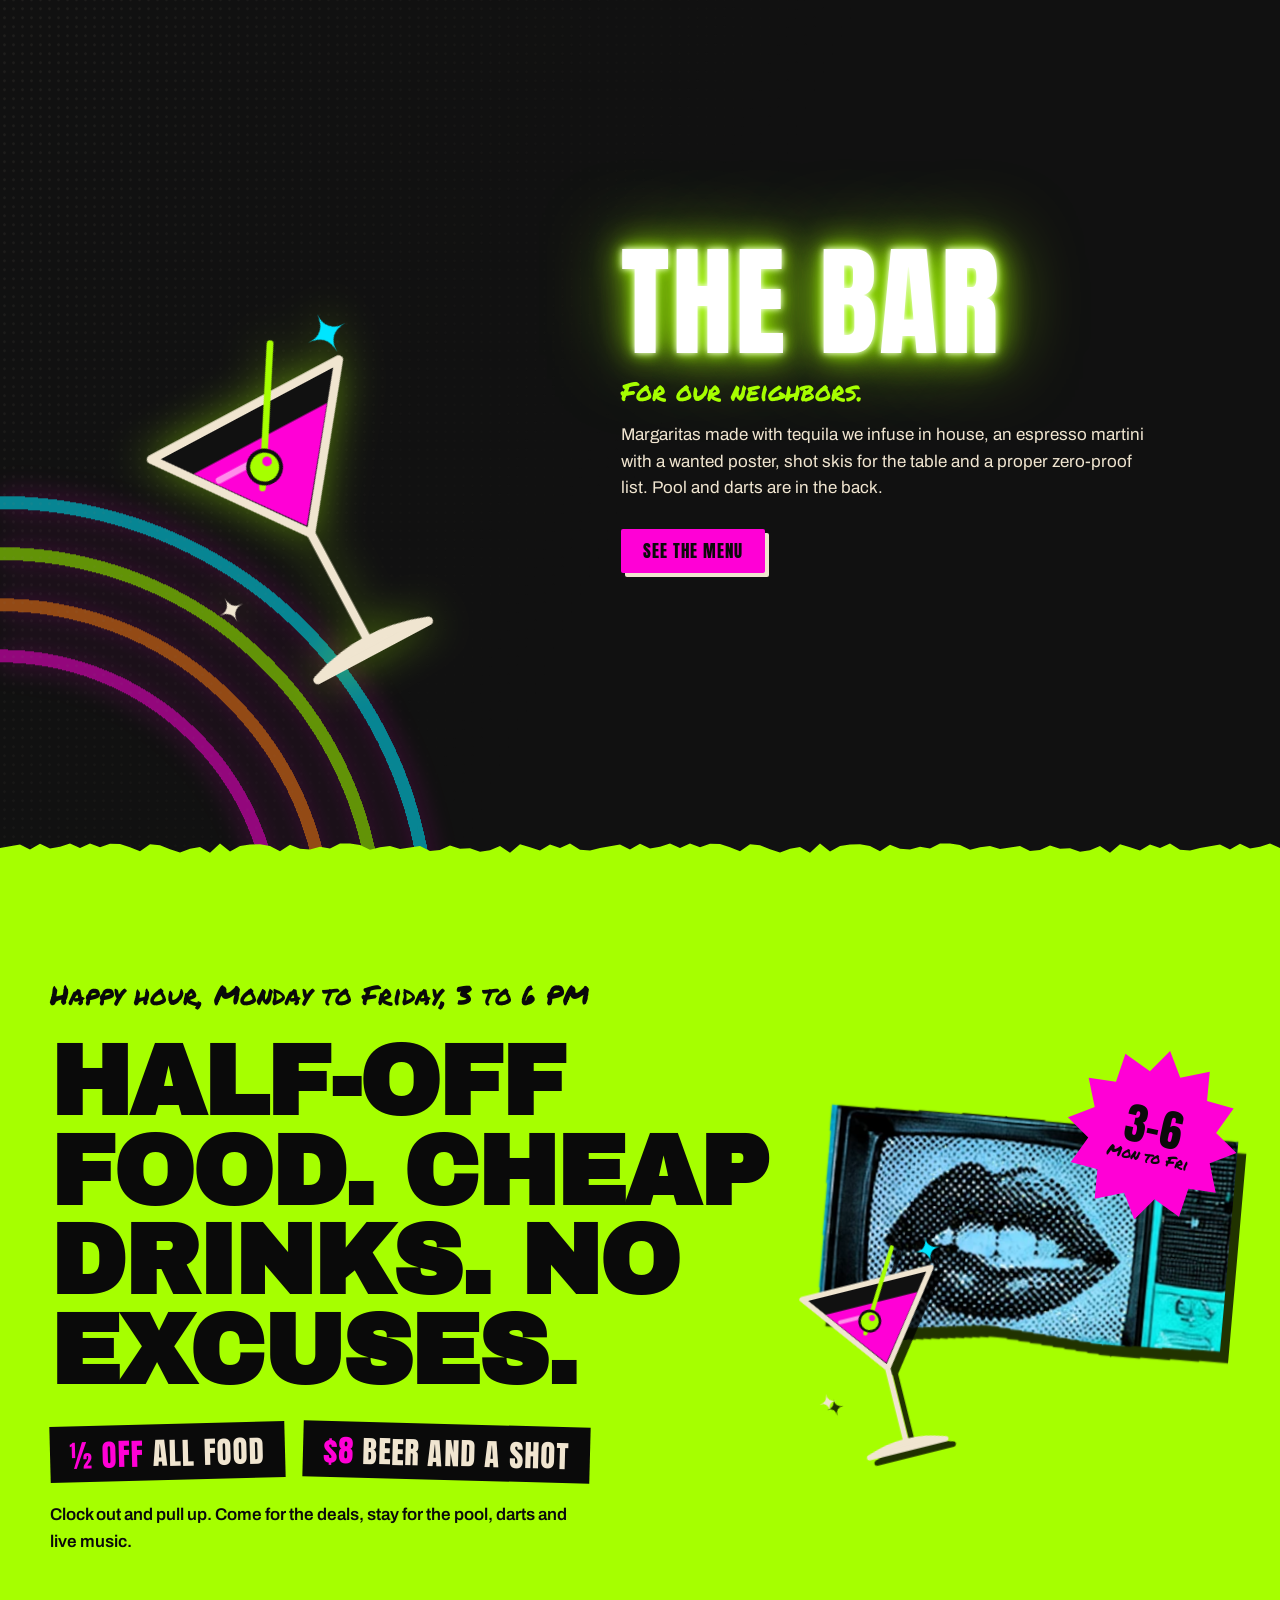
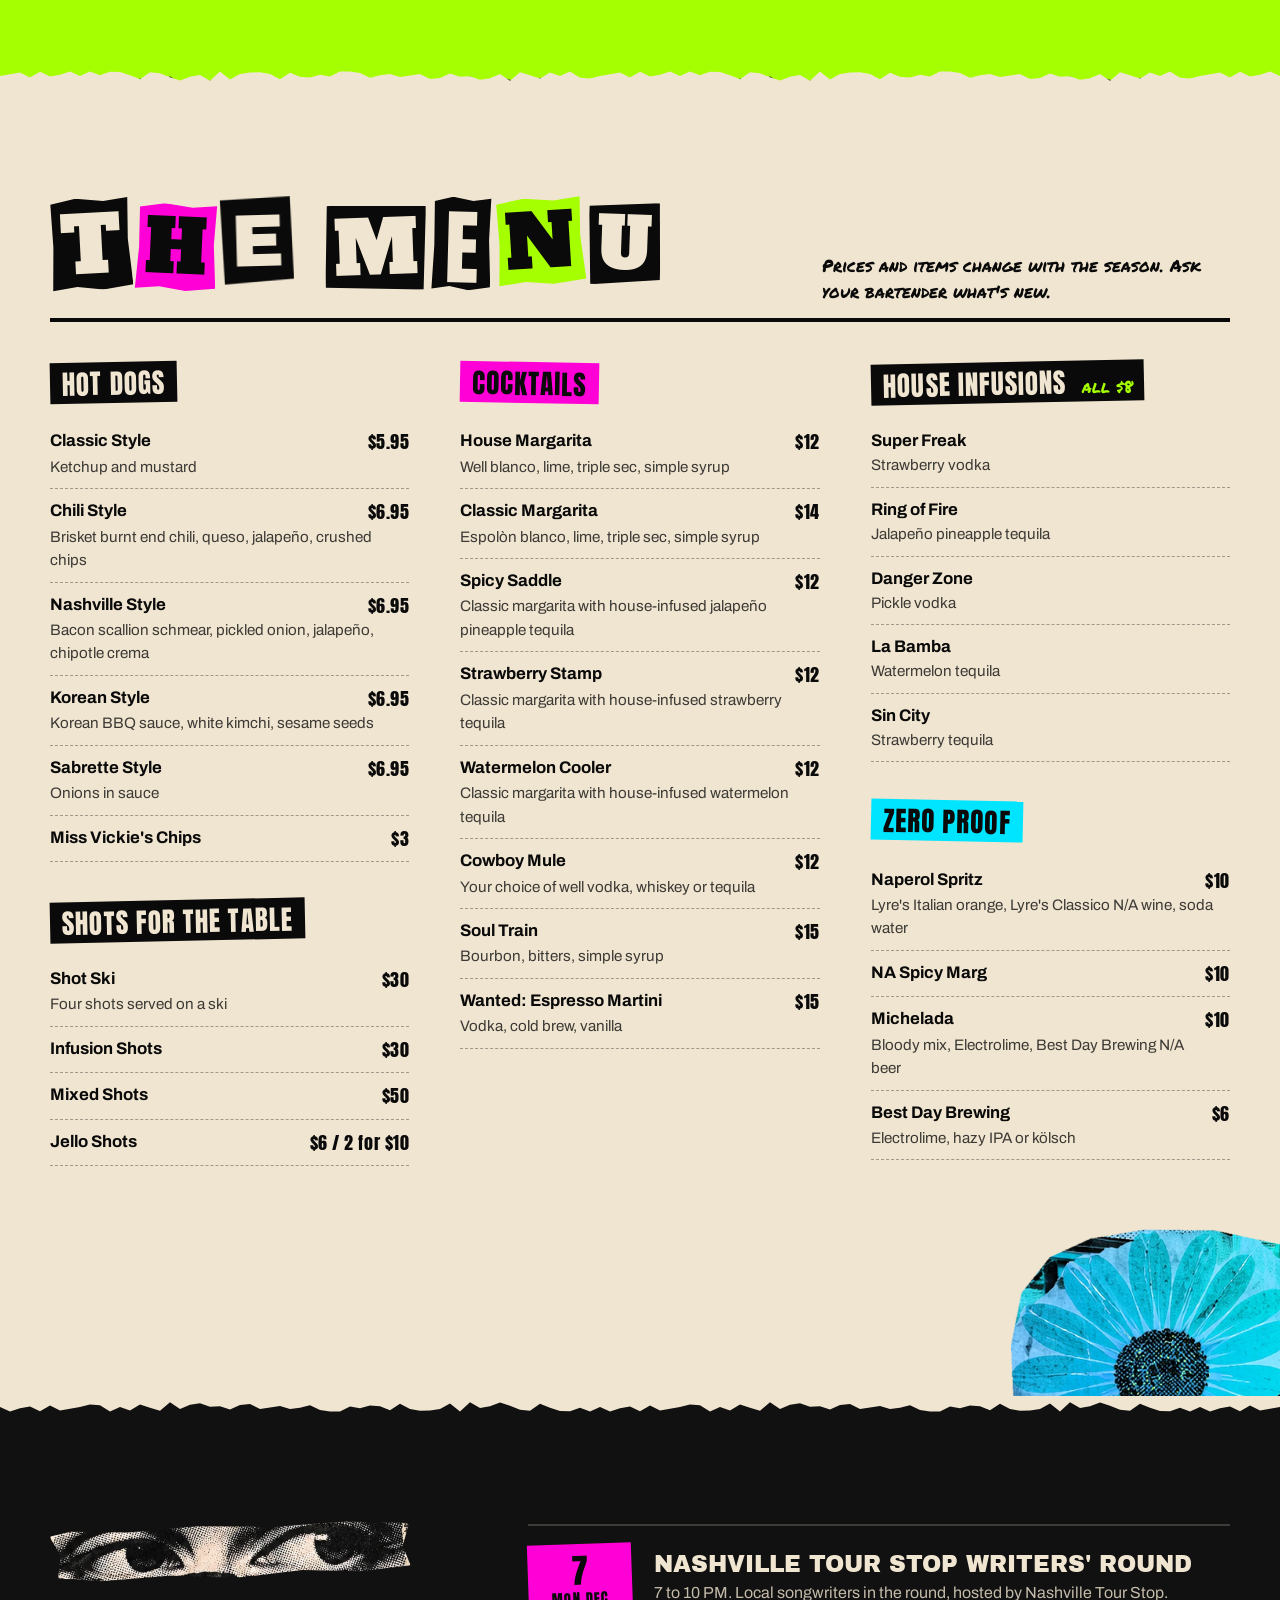
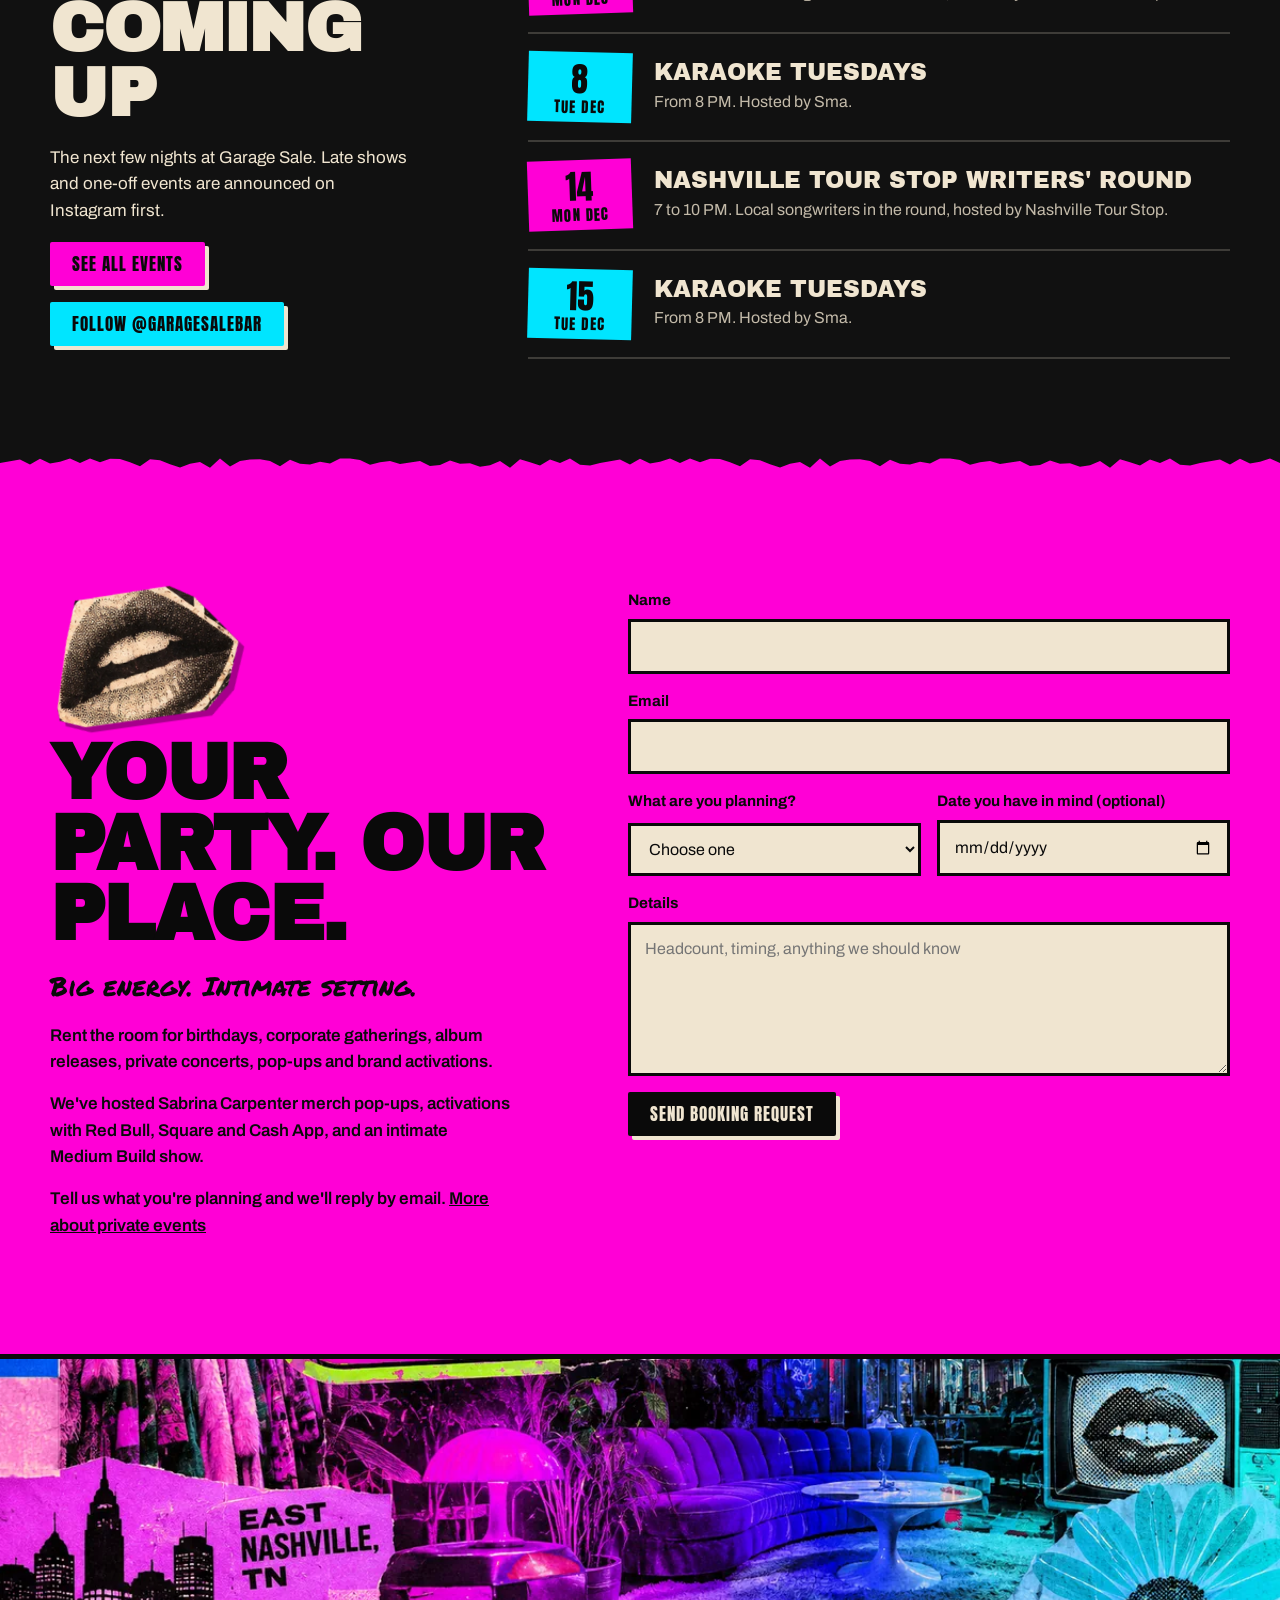
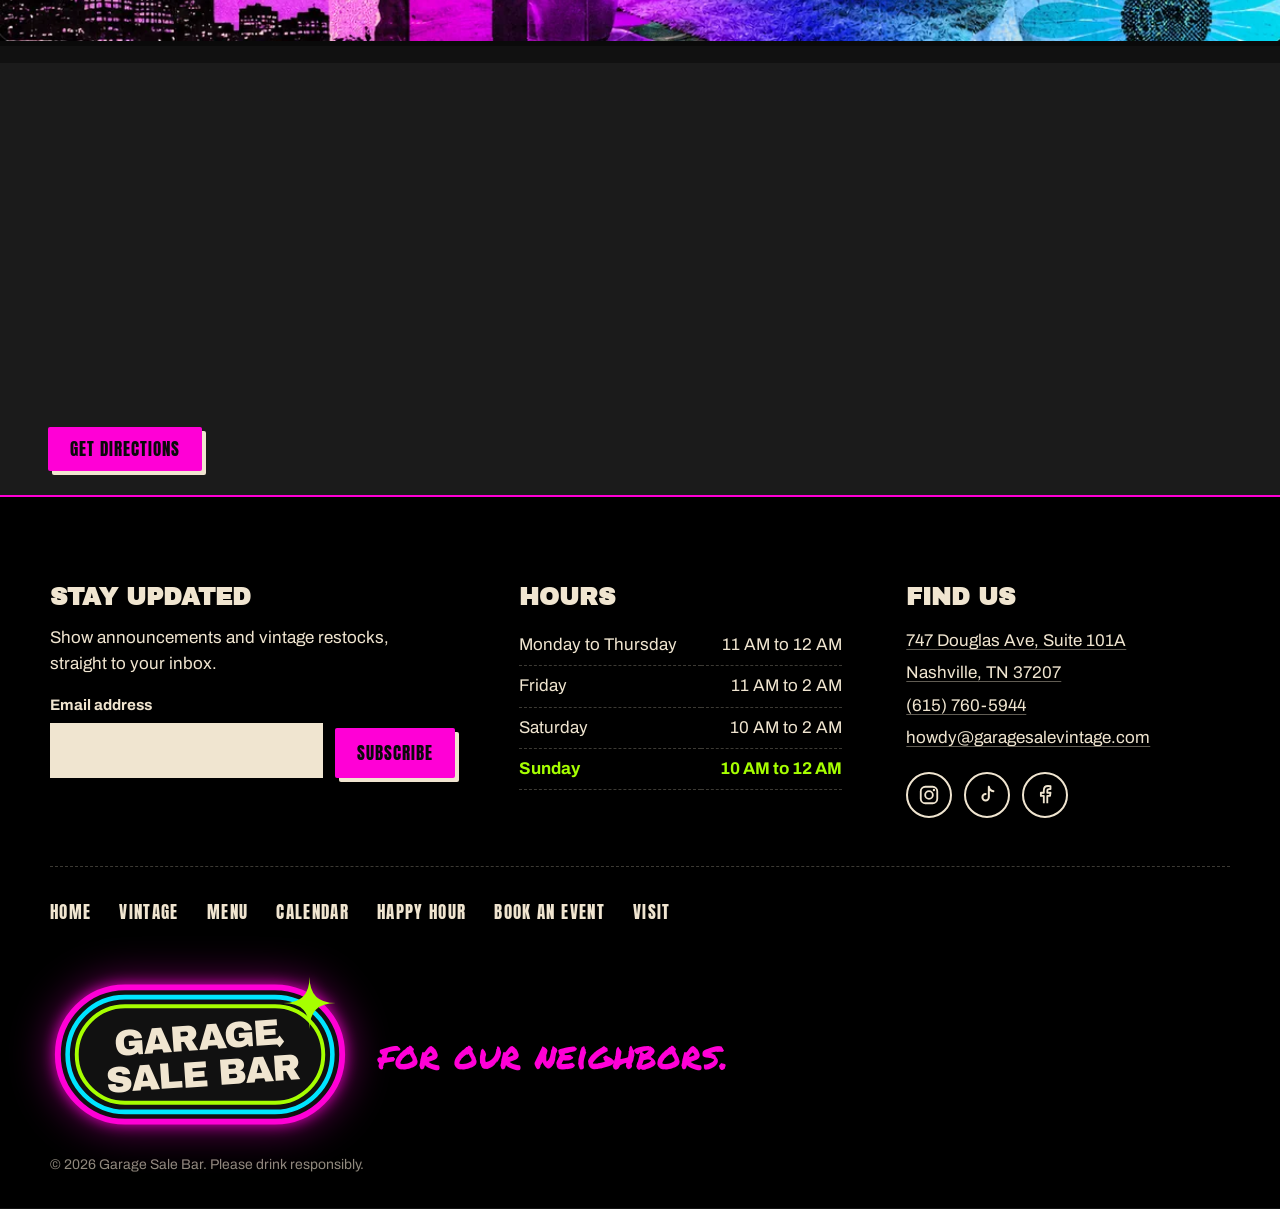
==== commit 57f67deb: "Add disco ball lighting to book, calendar and vintage heroes - Book: spinning disco ball inside the " ====
--- a/index.html
+++ b/index.html
@@ -13,7 +13,7 @@
 <link rel="icon" type="image/png" href="assets/img/favicon.png">
 <link rel="preload" href="assets/fonts/anton-latin-400-normal.woff2" as="font" type="font/woff2" crossorigin>
 <link rel="preload" href="assets/fonts/archivo-black-latin-400-normal.woff2" as="font" type="font/woff2" crossorigin>
-<link rel="stylesheet" href="css/styles.css?v=11">
+<link rel="stylesheet" href="css/styles.css?v=12">
 <script type="application/ld+json">
 {
   "@context": "https://schema.org",
@@ -424,7 +424,7 @@
 
 <a class="to-top" href="#top" aria-label="Back to top"><svg viewBox="0 0 24 24" aria-hidden="true"><path d="M5 15l7-7 7 7" fill="none" stroke="currentColor" stroke-width="3" stroke-linecap="round" stroke-linejoin="round"/></svg></a>
 
-<script src="js/events-data.js?v=11" defer></script>
-<script src="js/main.js?v=11" defer></script>
+<script src="js/events-data.js?v=12" defer></script>
+<script src="js/main.js?v=12" defer></script>
 </body>
 </html>
--- a/css/styles.css
+++ b/css/styles.css
@@ -541,15 +541,8 @@
   padding: calc(var(--nav-h) + clamp(48px, 7vw, 96px)) var(--gutter) clamp(72px, 9vw, 120px);
 }
 .page-hero__bg { position: absolute; inset: 0; z-index: -1; }
-.page-hero--events .page-hero__bg {
-  background:
-    radial-gradient(circle at 22% 55%, rgba(255, 0, 214, .28), transparent 42%),
-    repeating-conic-gradient(from 8deg at 22% 55%,
-      rgba(255, 0, 214, .20) 0 1.2deg, transparent 1.2deg 17deg,
-      rgba(0, 229, 255, .16) 17deg 18deg, transparent 18deg 33deg);
-}
 .page-hero__inner { max-width: var(--wrap); margin: 0 auto; display: grid; grid-template-columns: minmax(0, 260px) minmax(0, 1fr); align-items: center; gap: clamp(24px, 5vw, 72px); }
-.page-hero__art { width: 100%; height: auto; filter: drop-shadow(0 0 26px rgba(255, 0, 214, .7)); animation: spin-slow 40s linear infinite; }
+.page-hero__art { width: 100%; height: auto; filter: drop-shadow(0 0 26px rgba(255, 0, 214, .7)); animation: spin-slow 26s linear infinite; }
 @keyframes spin-slow { to { transform: rotate(360deg); } }
 .page-hero__lede { font-size: clamp(1.1rem, 1.6vw, 1.3rem); max-width: 46ch; margin-top: 18px; }
 
@@ -710,7 +703,10 @@
 .page-hero--vintage { min-height: min(78vh, 720px); display: grid; align-items: end; }
 .hphoto { position: absolute; inset: 0; z-index: -1; background: #000; overflow: hidden; }
 .hphoto__ht { position: absolute; inset: 0; background: #fff; filter: contrast(2.2); }
-.hphoto__ht img { width: 100%; height: 100%; object-fit: cover; filter: grayscale(1) brightness(1.35) contrast(1.2); }
+/* a box the exact size of the photo as it is drawn (cover), so lights can be pinned to a spot in the photo */
+.hphoto { container-type: size; }
+.hphoto__room { position: absolute; left: 50%; top: 50%; width: max(100cqw, 150cqh); height: max(100cqh, 66.667cqw); transform: translate(-50%, -50%); }
+.hphoto__room img { width: 100%; height: 100%; object-fit: cover; filter: grayscale(1) brightness(1.35) contrast(1.2); }
 .hphoto__ht::after {
   content: ""; position: absolute; inset: 0; mix-blend-mode: multiply;
   background:
@@ -760,7 +756,7 @@
 }
 @media (max-width: 560px) {
   .page-hero__inner:has(.page-hero__logo) { grid-template-columns: 110px 1fr; }
-  .page-hero__inner:has(.page-hero__logo) > div { grid-column: 1 / -1; grid-row: 2; }
+  .page-hero__inner:has(.page-hero__logo) > div:not(.discoball) { grid-column: 1 / -1; grid-row: 2; }
   .page-hero__logo { width: 120px; justify-self: end; }
   .page-hero__inner--vintage { grid-template-columns: 1fr; }
   .page-hero__tag { display: none; }
@@ -807,24 +803,14 @@
 
 /* ---------- Book an event page ---------- */
 .page-hero--book { padding-bottom: clamp(88px, 11vw, 150px); }
-.page-hero--book .page-hero__bg {
-  background:
-    radial-gradient(circle at 100% 0%,
-      transparent 0 190px,
-      var(--pink) 190px 202px, transparent 202px 230px,
-      #ff7a1a 230px 242px, transparent 242px 270px,
-      var(--green) 270px 282px, transparent 282px 310px,
-      var(--blue) 310px 322px, transparent 322px);
-  opacity: .55; filter: drop-shadow(0 0 12px rgba(255, 0, 214, .6));
-}
 .bookhero__inner { position: relative; z-index: 1; max-width: var(--wrap); margin: 0 auto; display: grid; justify-items: start; gap: 18px; }
 .bookhero__inner > * { max-width: min(100%, 780px); }
 .bookhero__hand { color: var(--pink); margin-top: 6px; }
 .bookhero__inner .btn { margin-top: 10px; }
 .bookhero__eye { position: absolute; height: auto; filter: drop-shadow(6px 7px 0 rgba(0, 0, 0, .6)); }
-.bookhero__eye--1 { width: clamp(150px, 18vw, 270px); right: max(3%, calc(50% - 610px)); top: calc(var(--nav-h) + 150px); transform: rotate(-7deg); }
-.bookhero__eye--2 { width: clamp(130px, 15vw, 230px); right: max(13%, calc(50% - 470px)); top: 52%; transform: rotate(6deg); }
-.bookhero__eye--3 { width: clamp(150px, 17vw, 260px); right: max(2%, calc(50% - 640px)); bottom: 11%; transform: rotate(4deg); }
+.bookhero__eye--1 { width: clamp(150px, 17vw, 250px); right: max(2%, calc(50% - 640px)); top: calc(var(--nav-h) + 372px); transform: rotate(-7deg); }
+.bookhero__eye--2 { width: clamp(130px, 14vw, 215px); right: max(19%, calc(50% - 400px)); top: 66%; transform: rotate(6deg); }
+.bookhero__eye--3 { width: clamp(150px, 16vw, 240px); right: max(3%, calc(50% - 620px)); bottom: 6%; transform: rotate(4deg); }
 
 .hosted { color: var(--ink); padding: clamp(56px, 8vw, 104px) var(--gutter); }
 .hosted__inner { max-width: var(--wrap); margin: 0 auto; }
@@ -913,8 +899,7 @@
 .note .form__status { min-height: 0; }
 
 @media (max-width: 900px) {
-  .bookhero__eye--1 { right: 4%; top: calc(var(--nav-h) + 14px); width: 130px; }
-  .page-hero--book .page-hero__bg { opacity: .28; }
+  .bookhero__eye--1 { display: none; }
   .bookhero__eye--2 { display: none; }
   .bookhero__eye--3 { right: 6%; bottom: 3%; width: 130px; }
   .page-hero--book { padding-top: calc(var(--nav-h) + 110px); }
@@ -958,3 +943,78 @@
   .deco--rack { position: relative; right: auto; bottom: auto; display: block; margin: 28px 0 -40px auto; width: min(78%, 320px); }
   .vendors { padding-bottom: 72px; }
 }
+
+/* ---------- Disco ball lighting (book, calendar, vintage) ---------- */
+/* soft version of the home sign switching on: a few low flickers, then steady */
+@keyframes soft-on {
+  0% { opacity: 0; } 14% { opacity: .5; } 20% { opacity: .15; } 34% { opacity: .7; }
+  42% { opacity: .35; } 58% { opacity: .85; } 66% { opacity: .6; } 80%, 100% { opacity: 1; }
+}
+@keyframes breathe { 0%, 100% { opacity: 1; } 50% { opacity: .72; } }
+@keyframes spin-back { to { transform: translate(-50%, -50%) rotate(-360deg); } }
+@keyframes spin-fwd { to { transform: translate(-50%, -50%) rotate(360deg); } }
+@keyframes sway { 0%, 100% { transform: rotate(-3.5deg); } 50% { transform: rotate(3.5deg); } }
+
+/* Book an Event: ball inside the pink circle */
+.discoring { opacity: .88; position: absolute; z-index: 0; right: clamp(-40px, 3vw, 70px); top: calc(var(--nav-h) - 26px); width: 470px; aspect-ratio: 1; pointer-events: none; }
+.discoring__ring { position: absolute; border-radius: 50%; border: 11px solid var(--ring); box-shadow: 0 0 14px var(--ring), inset 0 0 14px var(--ring); opacity: 0;
+  animation: soft-on 1.5s ease-out both, breathe 9s ease-in-out infinite; }
+.discoring__ring--1 { --ring: var(--pink); inset: 23.5%; animation-delay: .15s, 2.2s; }
+.discoring__ring--2 { --ring: #ff7a1a; inset: 15.5%; animation-delay: .4s, 3.1s; }
+.discoring__ring--3 { --ring: var(--green); inset: 7.5%; animation-delay: .65s, 4s; }
+.discoring__ring--4 { --ring: var(--blue); inset: 0; animation-delay: .9s, 4.9s; }
+.discoring__glow { position: absolute; inset: 20%; border-radius: 50%; background: radial-gradient(circle, rgba(255, 0, 214, .5), transparent 68%); animation: soft-on 1.8s ease-out .2s both, breathe 6s ease-in-out 2.4s infinite; }
+.discoring__ball { position: absolute; inset: 29%; width: 42%; height: auto; filter: drop-shadow(0 0 18px rgba(255, 0, 214, .8)); animation: spin-slow 30s linear infinite; }
+
+/* Calendar: swaying, spinning ball throwing beams */
+.page-hero__inner > * { position: relative; z-index: 1; }
+.discoball { position: relative; z-index: 0; }
+.discoball__sway { display: block; transform-origin: 50% -60%; animation: sway 7s ease-in-out infinite; }
+.discoball__beams {
+  position: absolute; left: 50%; top: 50%; width: 2200px; aspect-ratio: 1; transform: translate(-50%, -50%); pointer-events: none;
+  background: repeating-conic-gradient(from 8deg, rgba(255, 0, 214, .34) 0 1.3deg, transparent 1.3deg 17deg, rgba(0, 229, 255, .26) 17deg 18deg, transparent 18deg 33deg);
+  -webkit-mask-image: radial-gradient(circle, transparent 0 5%, #000 9%, rgba(0, 0, 0, .5) 30%, transparent 62%);
+          mask-image: radial-gradient(circle, transparent 0 5%, #000 9%, rgba(0, 0, 0, .5) 30%, transparent 62%);
+  opacity: 0; animation: soft-on 1.7s ease-out .1s both, spin-fwd 120s linear infinite;
+}
+.discoball__beams--b {
+  background: repeating-conic-gradient(from 0deg, rgba(0, 229, 255, .22) 0 .9deg, transparent .9deg 23deg, rgba(166, 255, 0, .16) 23deg 23.8deg, transparent 23.8deg 41deg);
+  animation: soft-on 1.7s ease-out .45s both, spin-back 170s linear infinite;
+}
+.discoball__glow { position: absolute; inset: -55%; border-radius: 50%; background: radial-gradient(circle, rgba(255, 0, 214, .42), transparent 62%); pointer-events: none; animation: soft-on 1.9s ease-out both, breathe 5.5s ease-in-out 2.2s infinite; }
+
+/* Vintage: lights from the disco ball in the photo, drawn under the halftone screen */
+.hphoto__lights { position: absolute; inset: 0; mix-blend-mode: screen; opacity: 0; animation: soft-on 2s ease-out .3s both; }
+.hphoto.is-fallback .hphoto__lights { display: none; }
+.hphoto__beams, .hphoto__spots, .hphoto__flare { position: absolute; left: var(--ball-x); top: var(--ball-y); transform: translate(-50%, -50%); border-radius: 50%; }
+.hphoto__beams {
+  width: 150%; aspect-ratio: 1;
+  background: repeating-conic-gradient(from 0deg, rgba(255, 255, 255, .5) 0 2.2deg, transparent 2.2deg 21deg, rgba(255, 255, 255, .32) 21deg 22.2deg, transparent 22.2deg 37deg);
+  -webkit-mask-image: radial-gradient(circle, #000 2%, rgba(0, 0, 0, .55) 14%, transparent 46%);
+          mask-image: radial-gradient(circle, #000 2%, rgba(0, 0, 0, .55) 14%, transparent 46%);
+  animation: spin-fwd 48s steps(576) infinite;      /* 12 steps a second keeps the photocopy feel and the page light */
+}
+.hphoto__spots { /* reflections travelling round the room */
+  width: 120%; aspect-ratio: 1;
+  background:
+    radial-gradient(circle at 18% 30%, rgba(255, 255, 255, .7) 0 1.1%, transparent 1.9%),
+    radial-gradient(circle at 34% 62%, rgba(255, 255, 255, .55) 0 .9%, transparent 1.6%),
+    radial-gradient(circle at 52% 16%, rgba(255, 255, 255, .6) 0 1%, transparent 1.7%),
+    radial-gradient(circle at 70% 70%, rgba(255, 255, 255, .5) 0 1.2%, transparent 2%),
+    radial-gradient(circle at 84% 38%, rgba(255, 255, 255, .65) 0 .9%, transparent 1.6%),
+    radial-gradient(circle at 44% 86%, rgba(255, 255, 255, .5) 0 1%, transparent 1.7%),
+    radial-gradient(circle at 26% 78%, rgba(255, 255, 255, .45) 0 .8%, transparent 1.4%),
+    radial-gradient(circle at 62% 44%, rgba(255, 255, 255, .55) 0 .8%, transparent 1.4%);
+  animation: spin-back 70s steps(840) infinite;
+}
+.hphoto__flare { width: 9%; aspect-ratio: 1; background: radial-gradient(circle, rgba(255, 255, 255, .95) 0, rgba(255, 255, 255, .45) 34%, transparent 70%); animation: breathe 3.4s ease-in-out infinite; }
+
+@media (max-width: 900px) {
+  .discoring { width: 210px; right: -22px; top: calc(var(--nav-h) - 8px); }
+  .discoring__ring { border-width: 5px; }
+  .page-hero--book { padding-top: calc(var(--nav-h) + 216px); }
+}
+@media (prefers-reduced-motion: reduce) {
+  .discoring__ring, .discoring__glow, .discoring__ball, .discoball__beams, .discoball__glow, .discoball__sway, .hphoto__lights, .hphoto__beams, .hphoto__spots, .hphoto__flare { animation: none; opacity: 1; }
+  .hphoto__lights { opacity: .8; }
+}
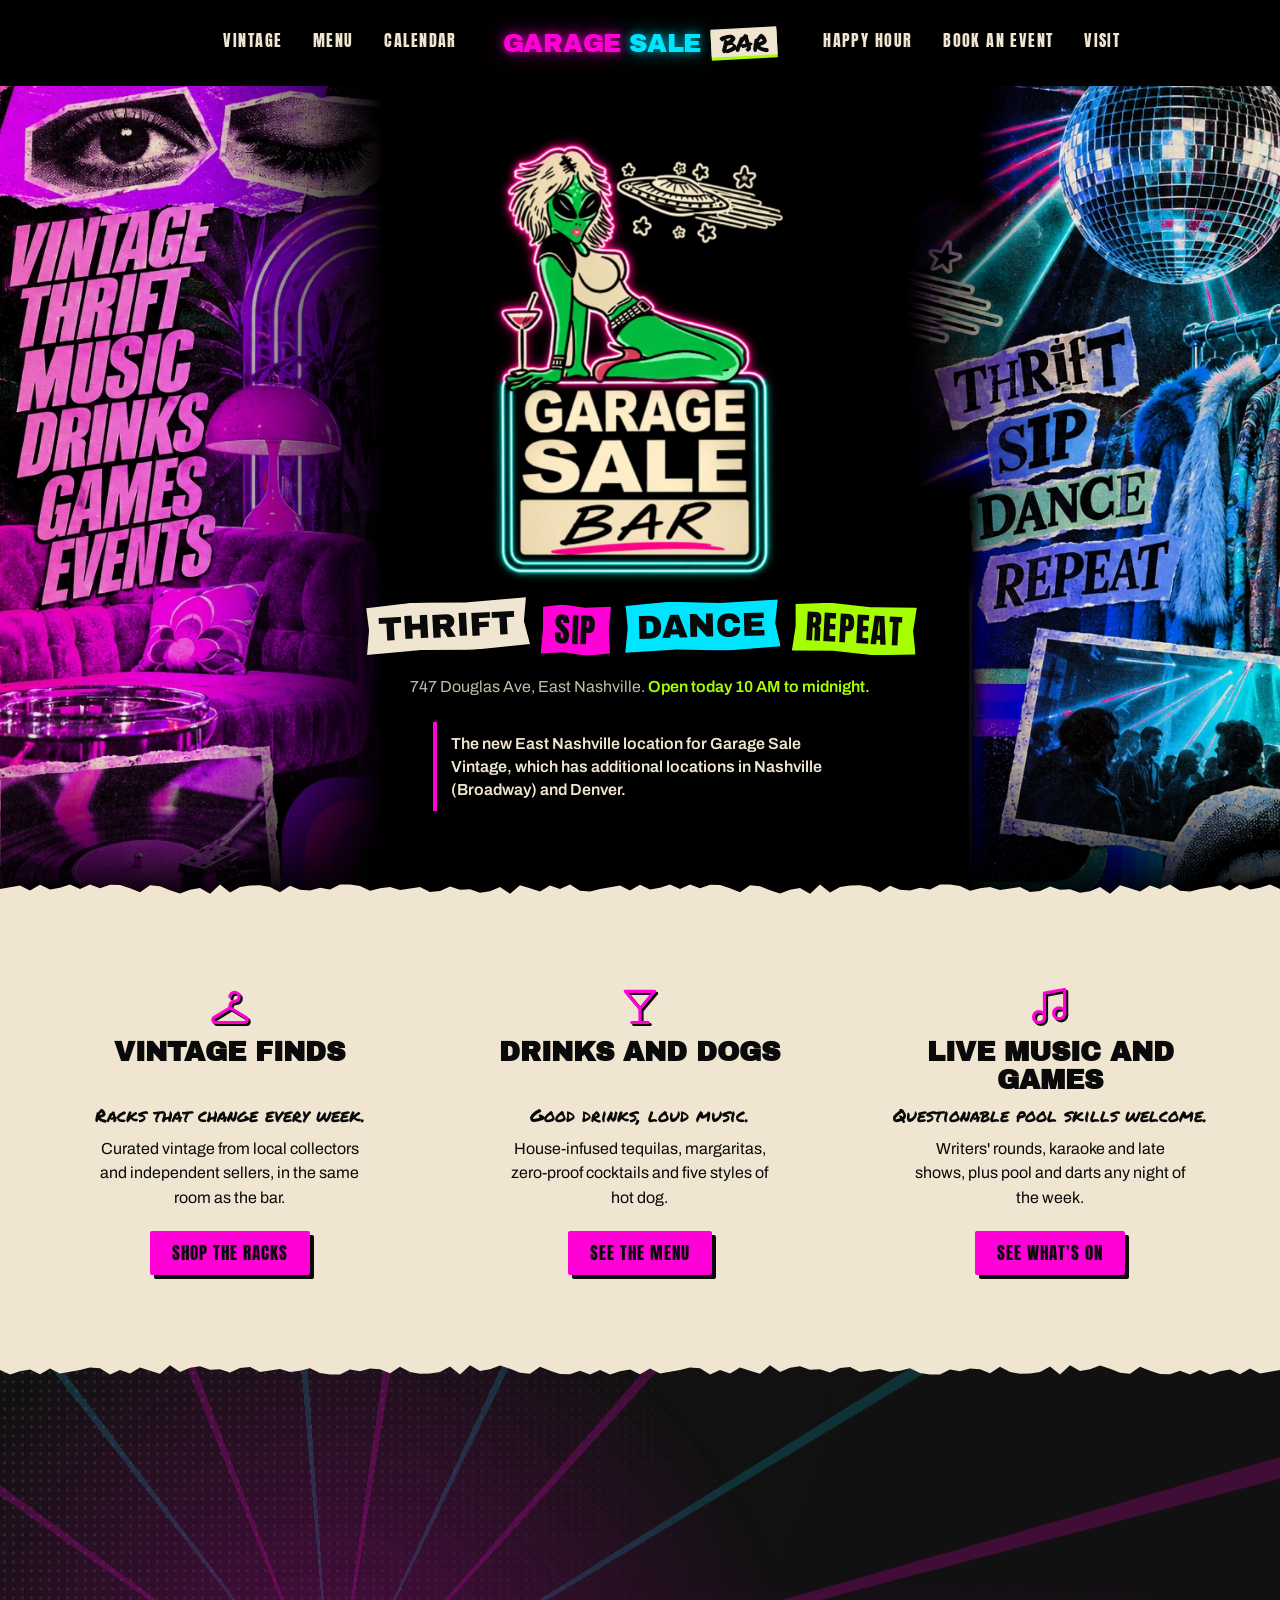
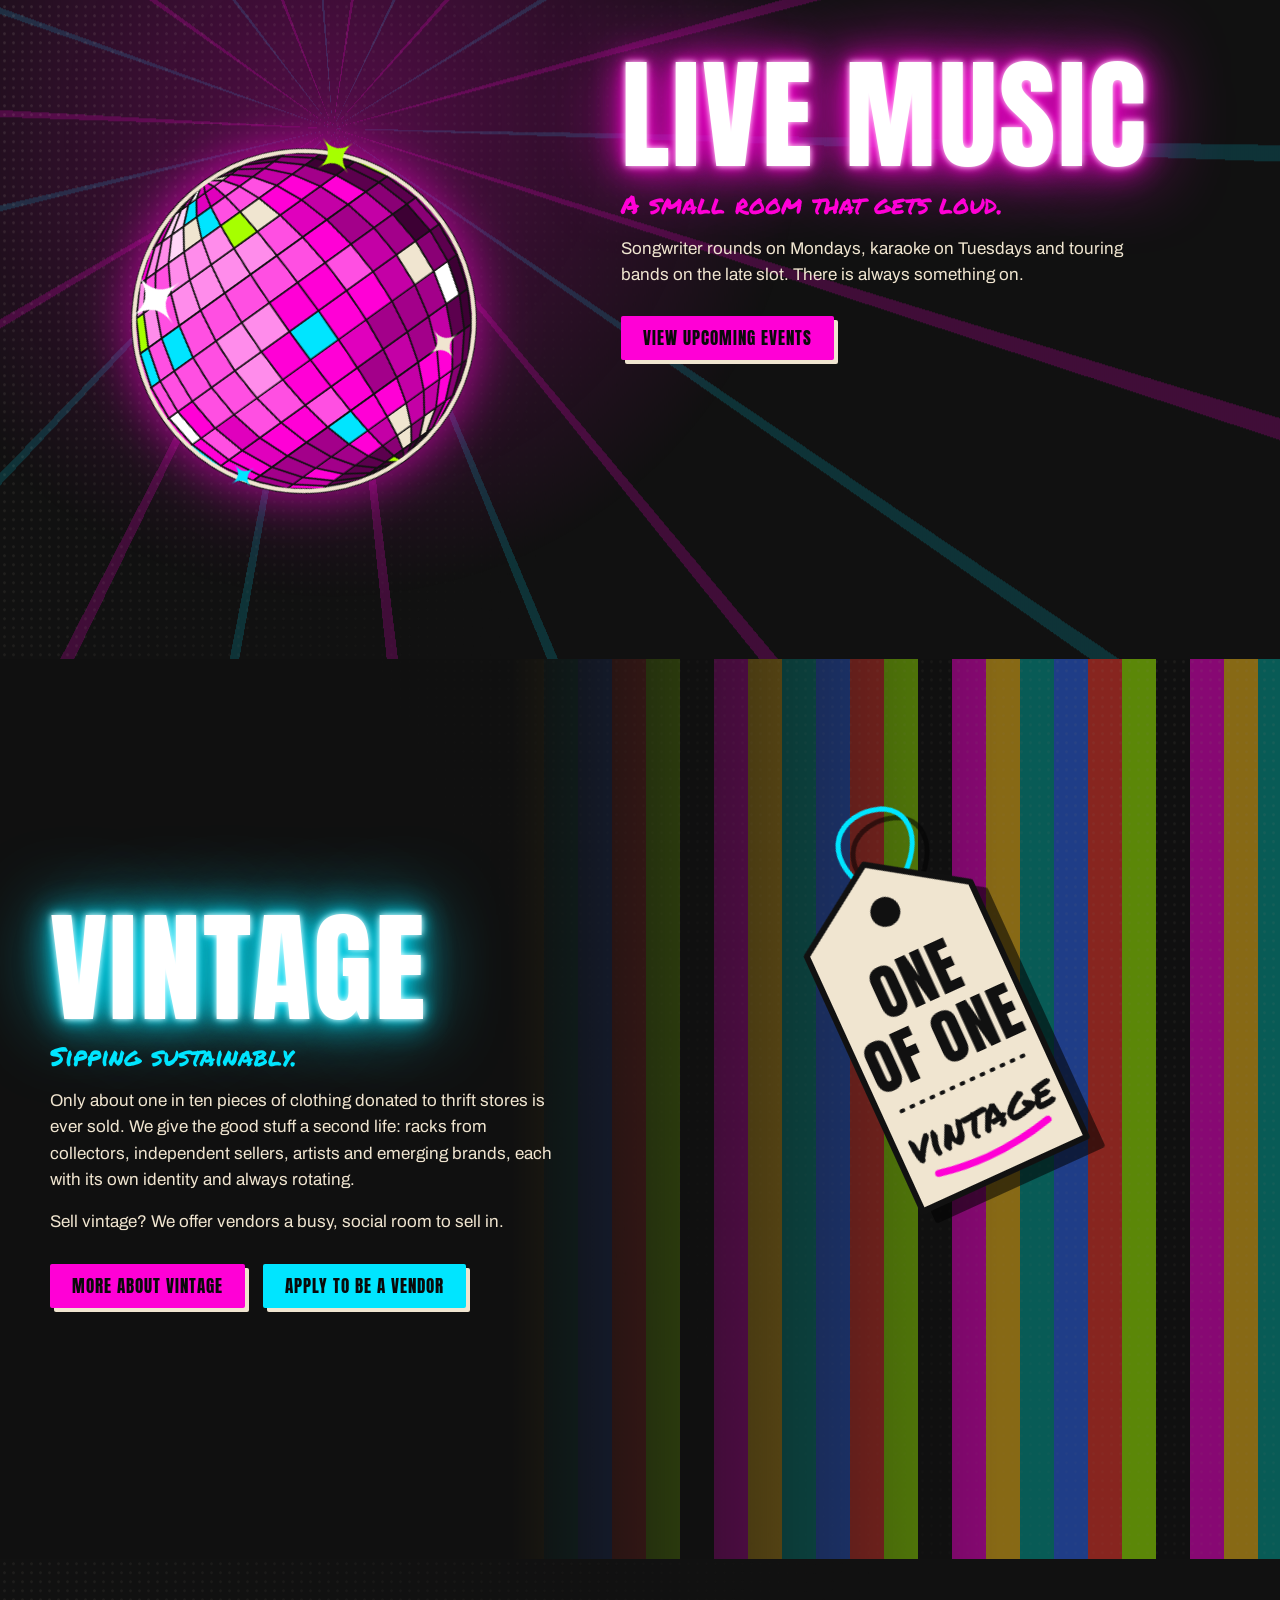
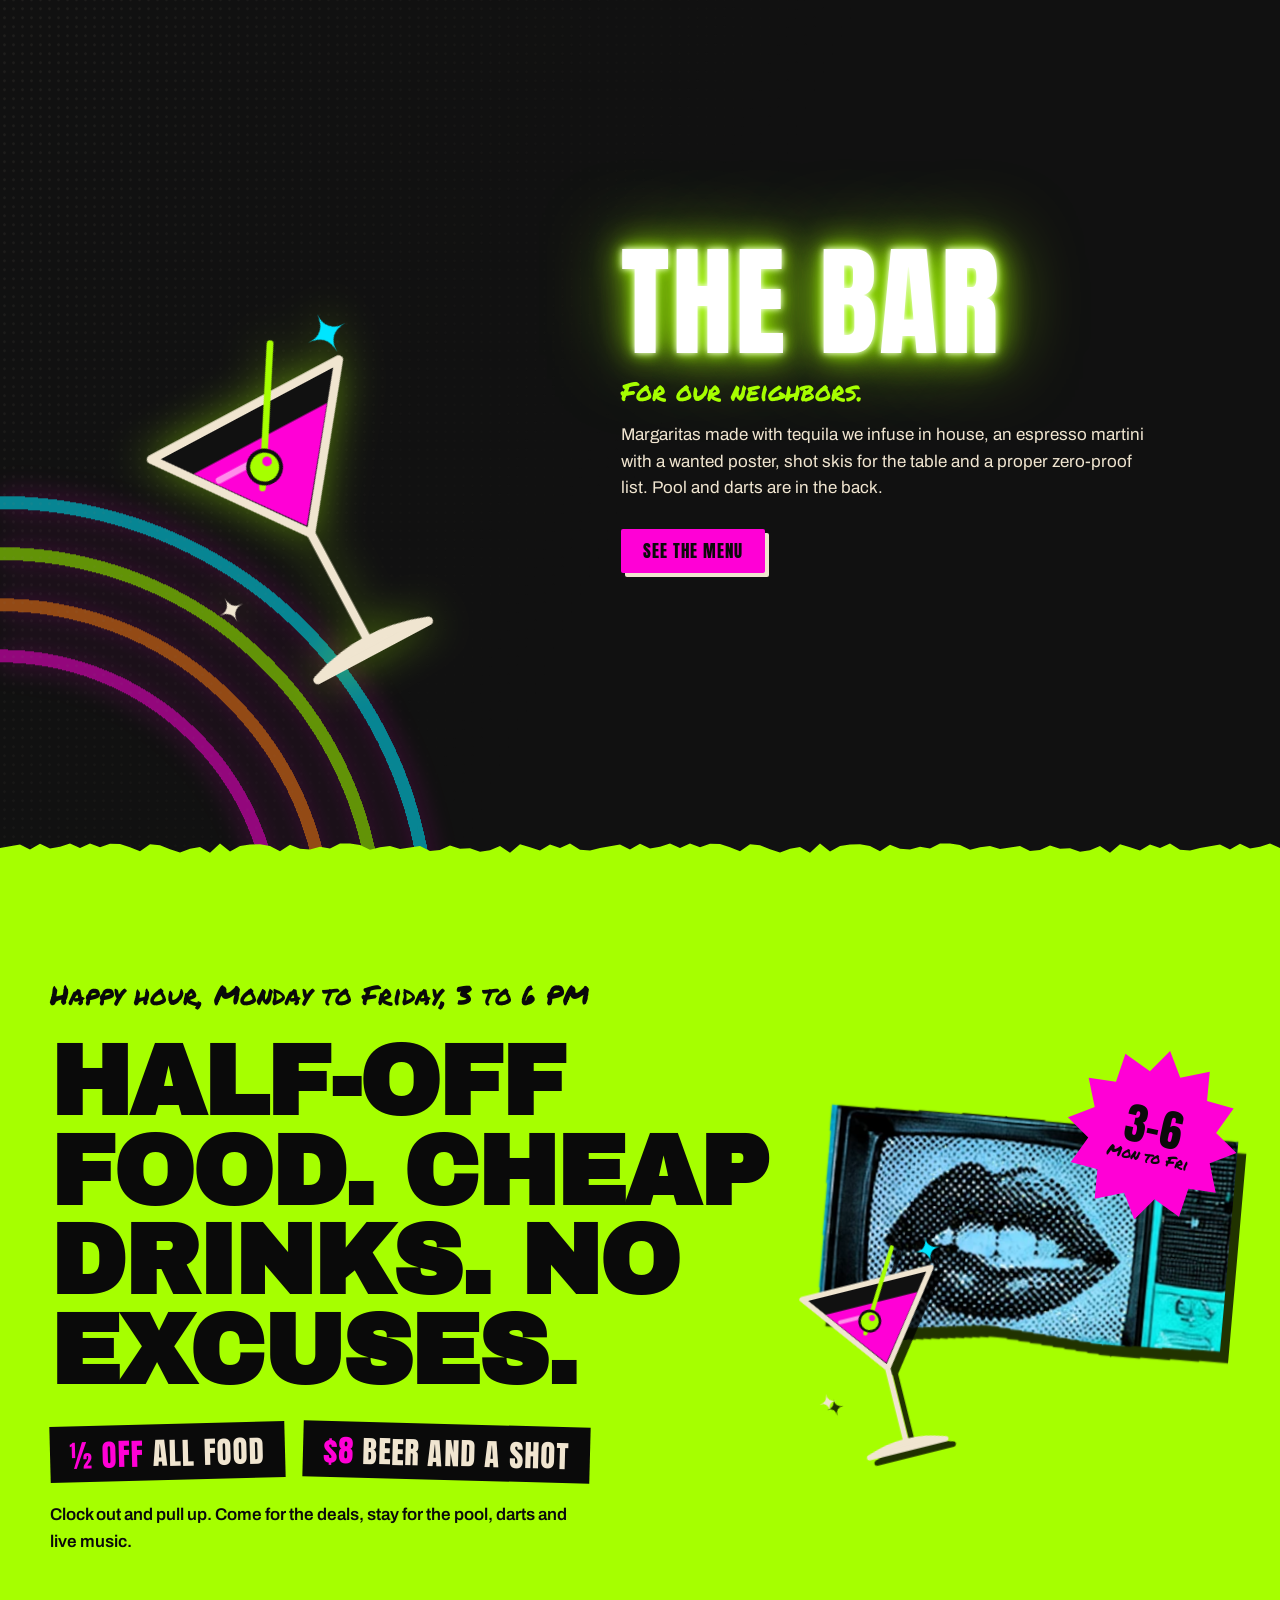
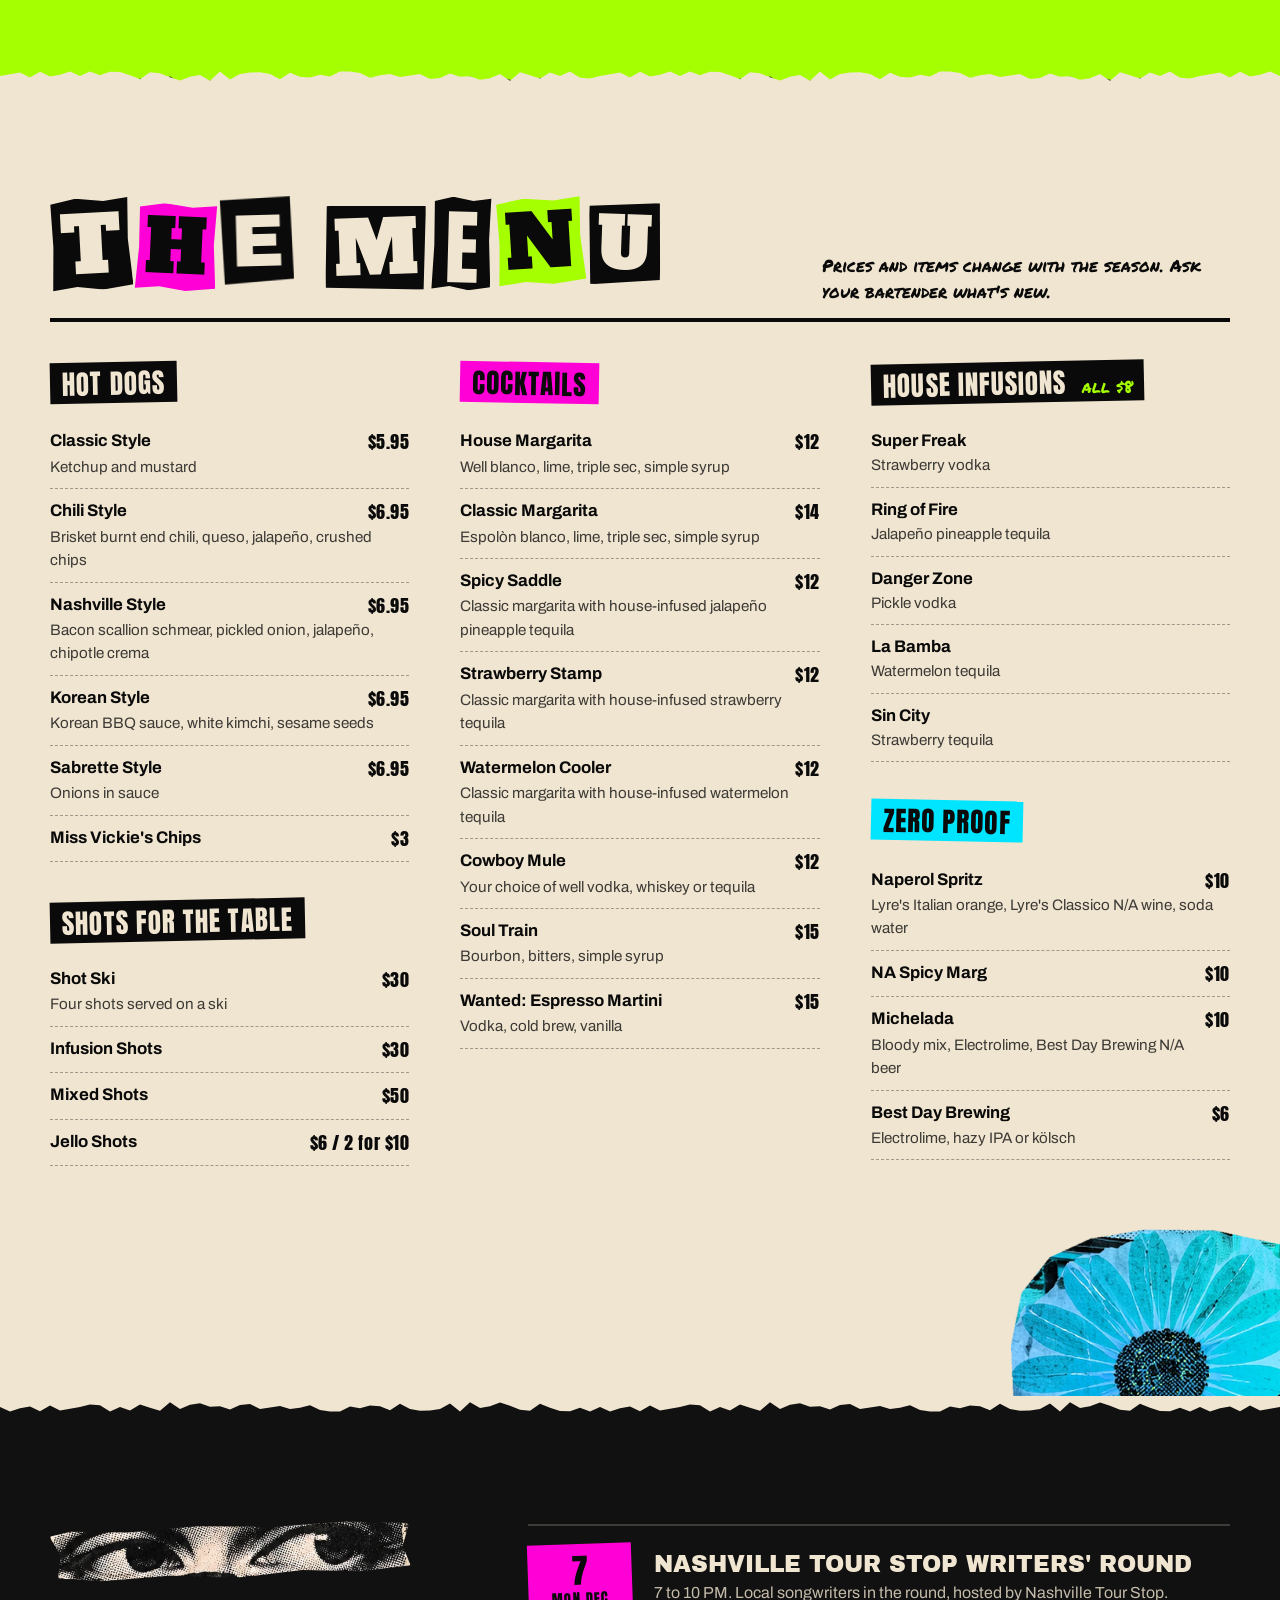
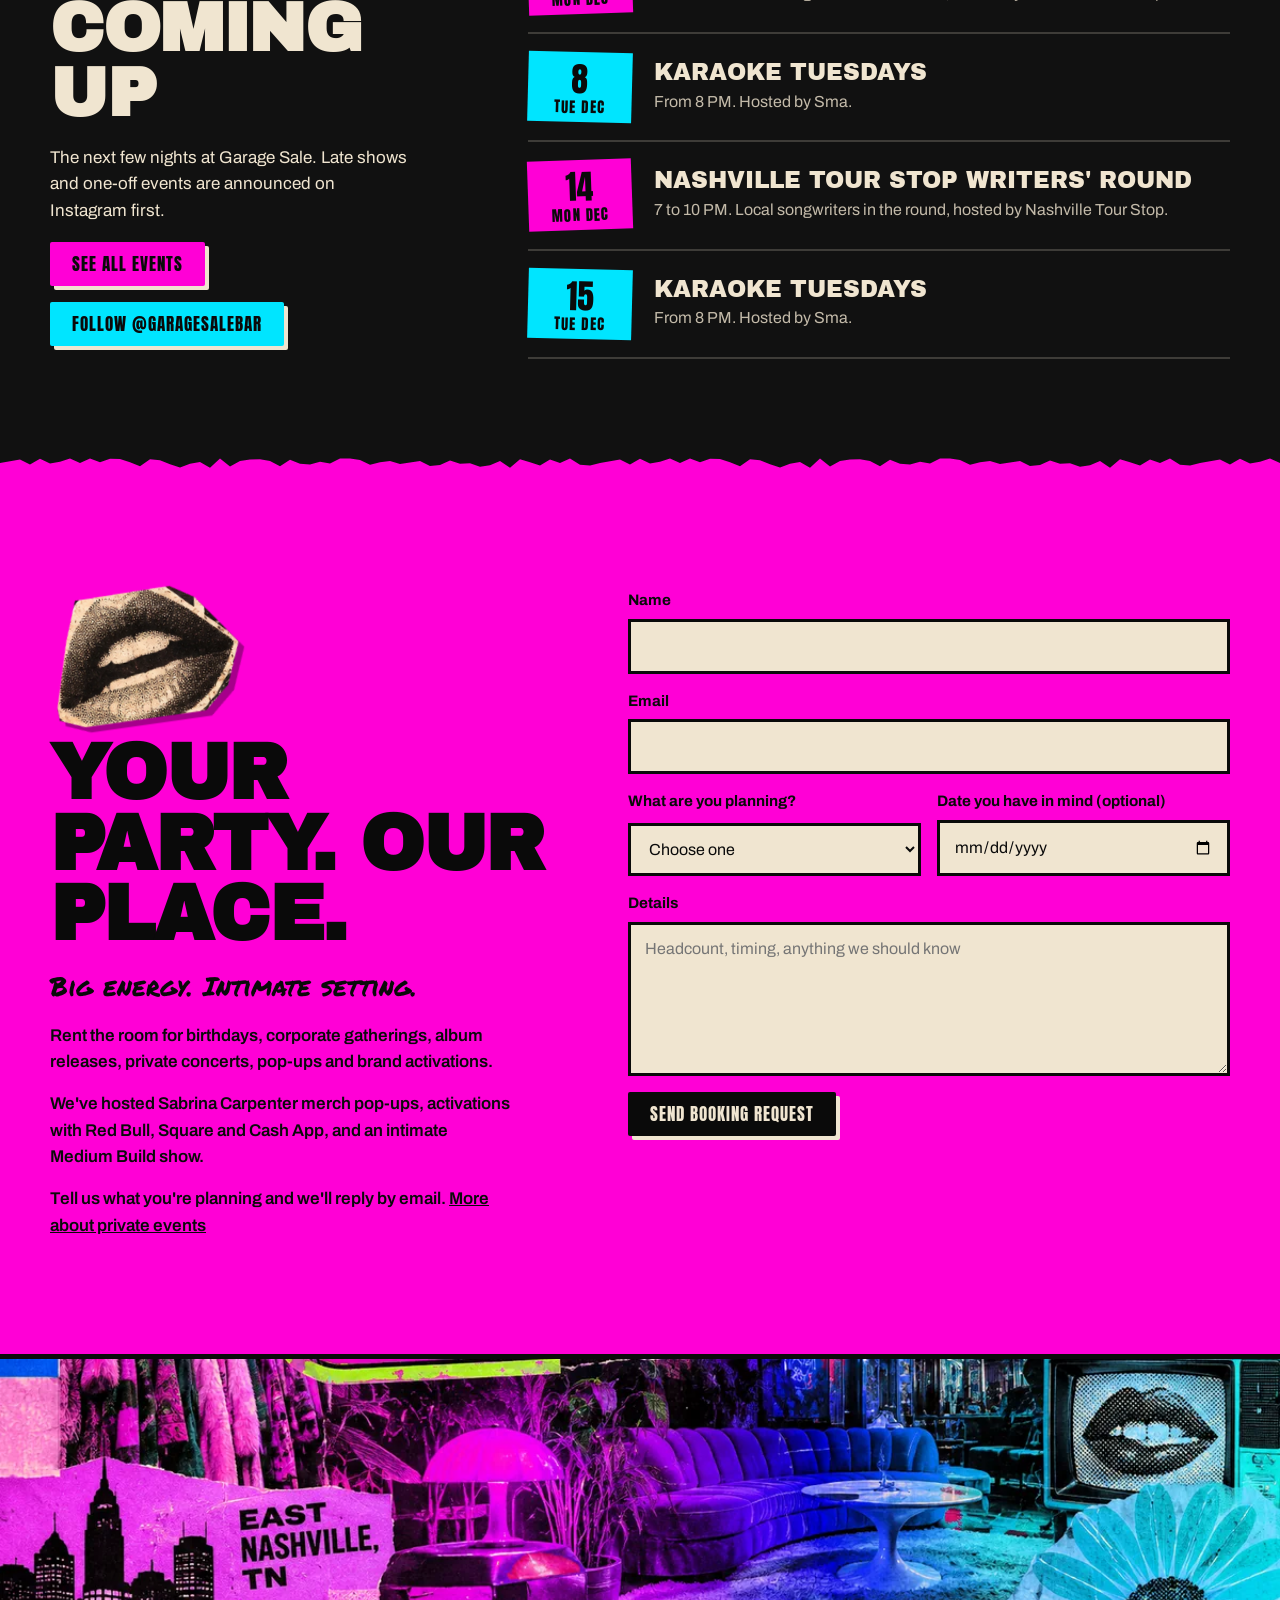
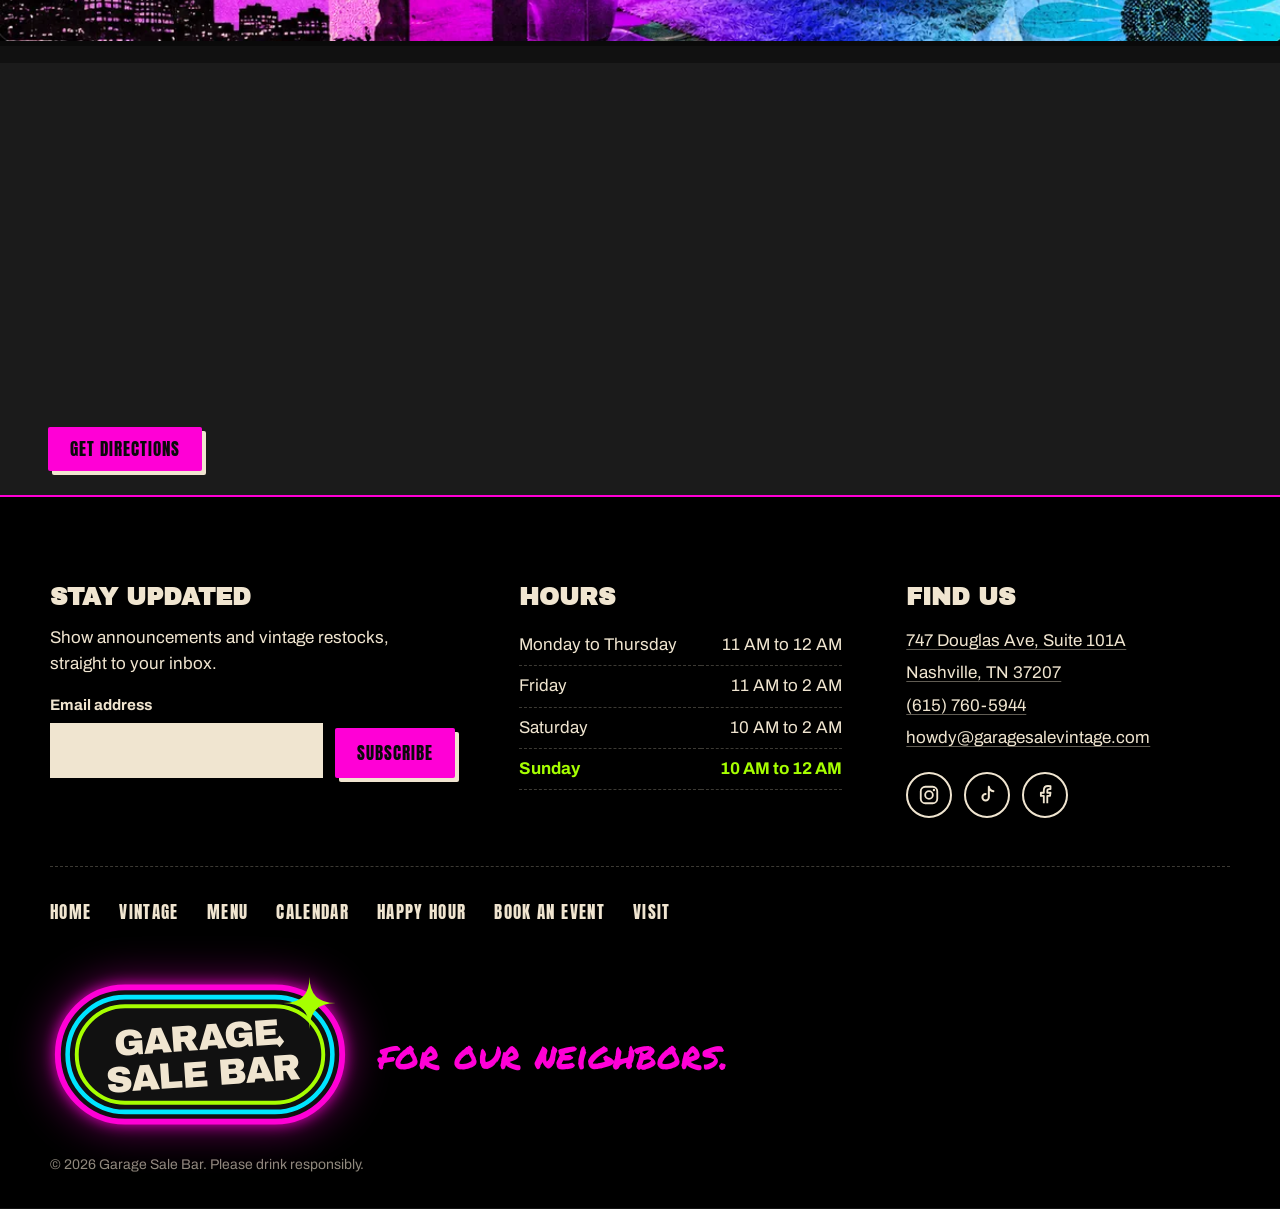
==== commit 98a39806: "Mention Garage Sale Vintage and its other locations on home and vintage pages Co-Authored-By: Claude" ====
--- a/index.html
+++ b/index.html
@@ -13,7 +13,7 @@
 <link rel="icon" type="image/png" href="assets/img/favicon.png">
 <link rel="preload" href="assets/fonts/anton-latin-400-normal.woff2" as="font" type="font/woff2" crossorigin>
 <link rel="preload" href="assets/fonts/archivo-black-latin-400-normal.woff2" as="font" type="font/woff2" crossorigin>
-<link rel="stylesheet" href="css/styles.css?v=12">
+<link rel="stylesheet" href="css/styles.css?v=13">
 <script type="application/ld+json">
 {
   "@context": "https://schema.org",
@@ -95,6 +95,7 @@
       <span class="cutout__w cutout__w--green">Repeat</span>
     </p>
     <p class="hero__meta">747 Douglas Ave, East Nashville. <span id="open-today">Open daily until late.</span></p>
+    <p class="hero__family">The new East Nashville location for Garage Sale Vintage, which has additional locations in Nashville (Broadway) and Denver.</p>
   </div>
 </section>
 
@@ -424,7 +425,7 @@
 
 <a class="to-top" href="#top" aria-label="Back to top"><svg viewBox="0 0 24 24" aria-hidden="true"><path d="M5 15l7-7 7 7" fill="none" stroke="currentColor" stroke-width="3" stroke-linecap="round" stroke-linejoin="round"/></svg></a>
 
-<script src="js/events-data.js?v=12" defer></script>
-<script src="js/main.js?v=12" defer></script>
+<script src="js/events-data.js?v=13" defer></script>
+<script src="js/main.js?v=13" defer></script>
 </body>
 </html>
--- a/css/styles.css
+++ b/css/styles.css
@@ -223,6 +223,9 @@
 .cutout__w--green { background: var(--green); transform: rotate(3deg) translateY(3px); font-family: var(--f-cond); letter-spacing: .04em; }
 .hero__meta { font-size: 1rem; color: rgba(240, 229, 208, .82); margin-top: 6px; }
 .hero__meta span { color: var(--green); font-weight: 600; }
+.hero__family, .page-hero__family { font-weight: 600; font-size: 1rem; line-height: 1.45; color: var(--paper); max-width: 46ch; padding: 10px 14px; border-left: 4px solid var(--pink); background: rgba(0, 0, 0, .55); text-align: left; }
+.hero__family { margin-top: 4px; }
+.page-hero__family { margin-top: 16px; border-left-color: var(--blue); }
 
 /* ---------- Torn paper edges ---------- */
 .torn { position: relative; z-index: 2; }
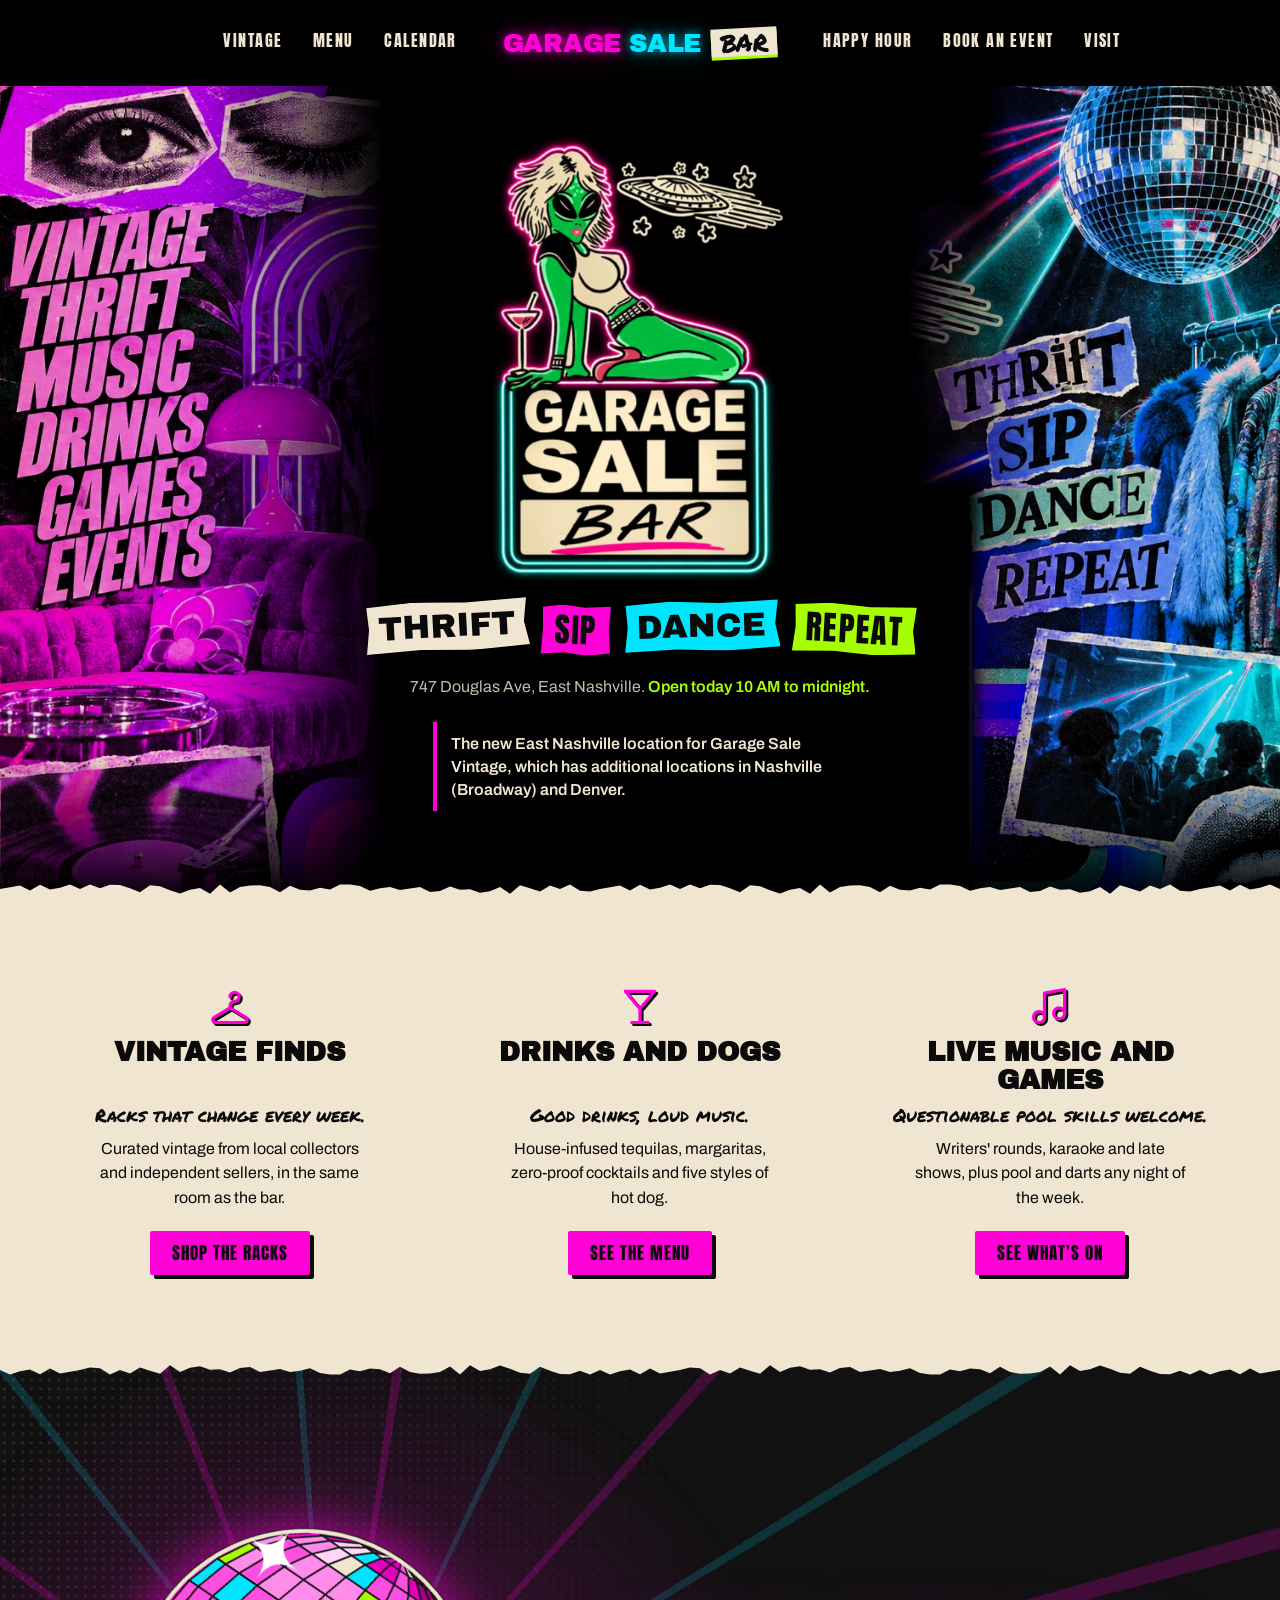
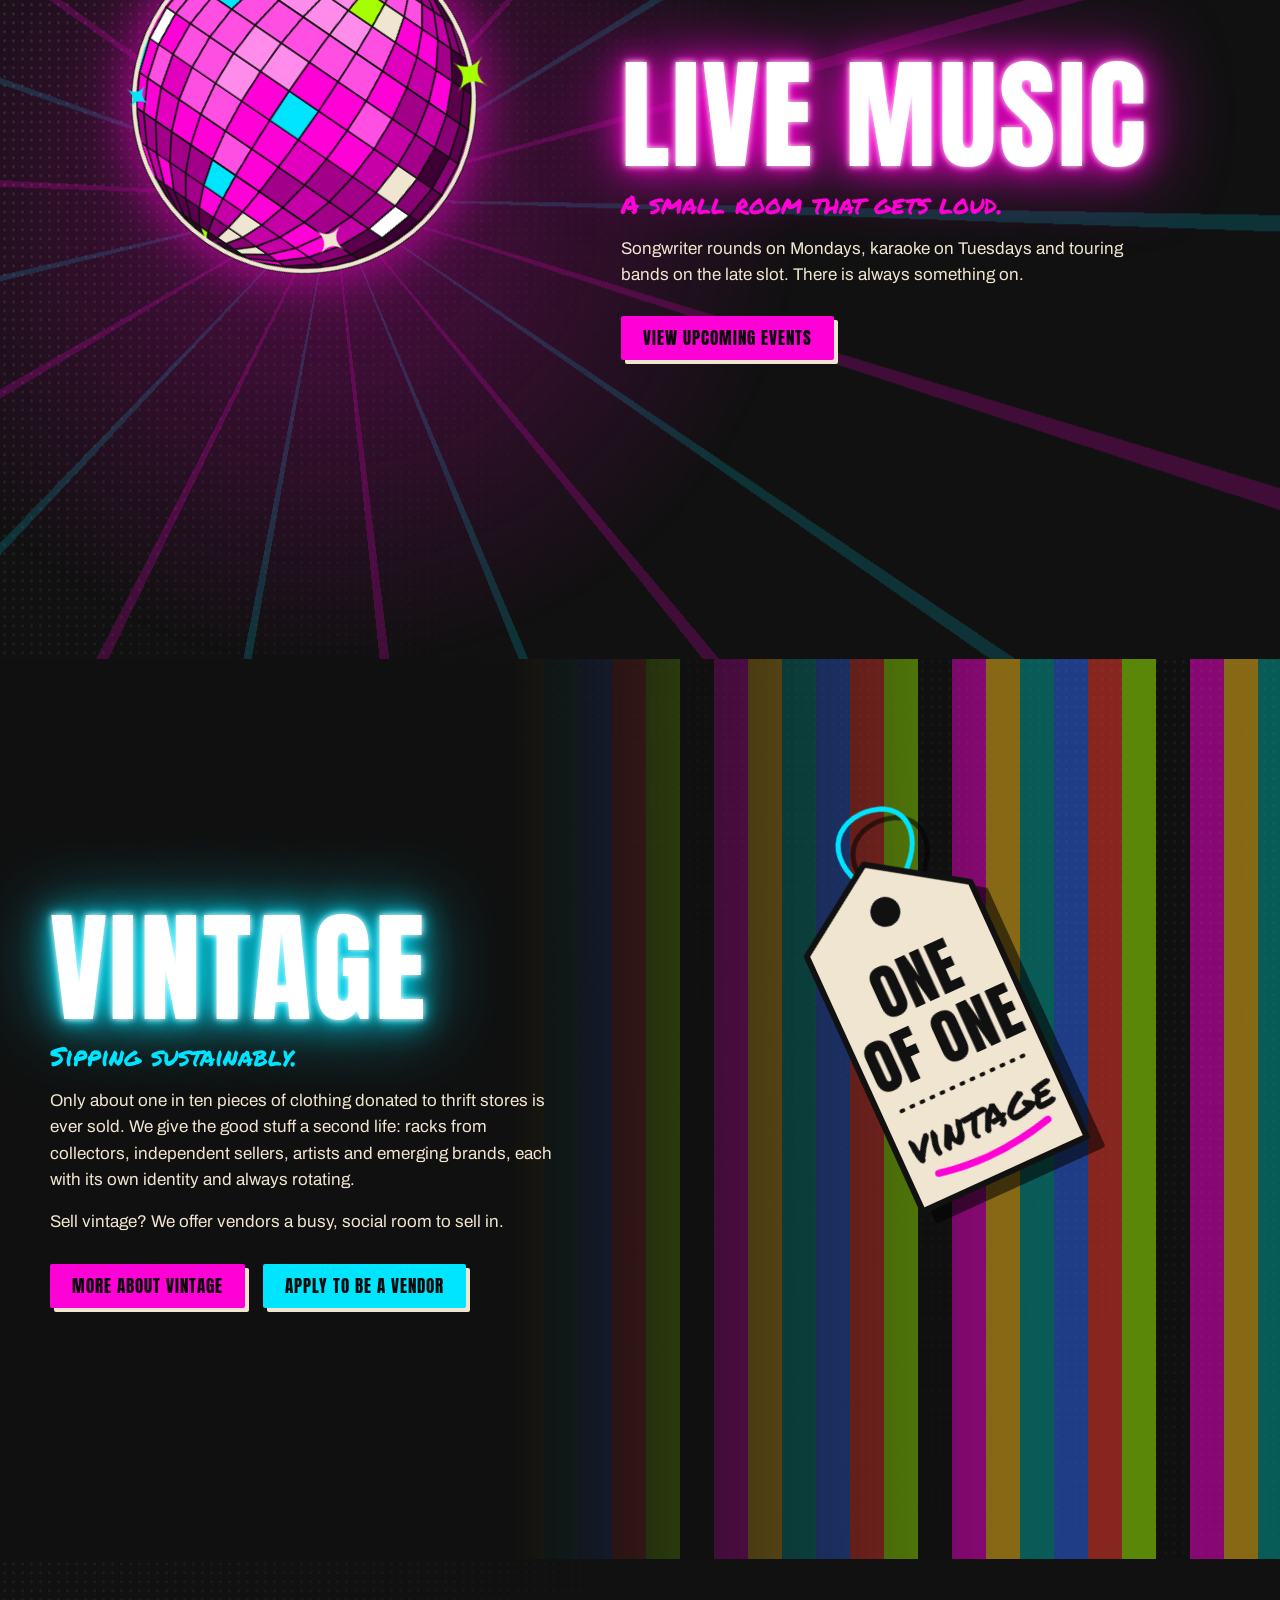
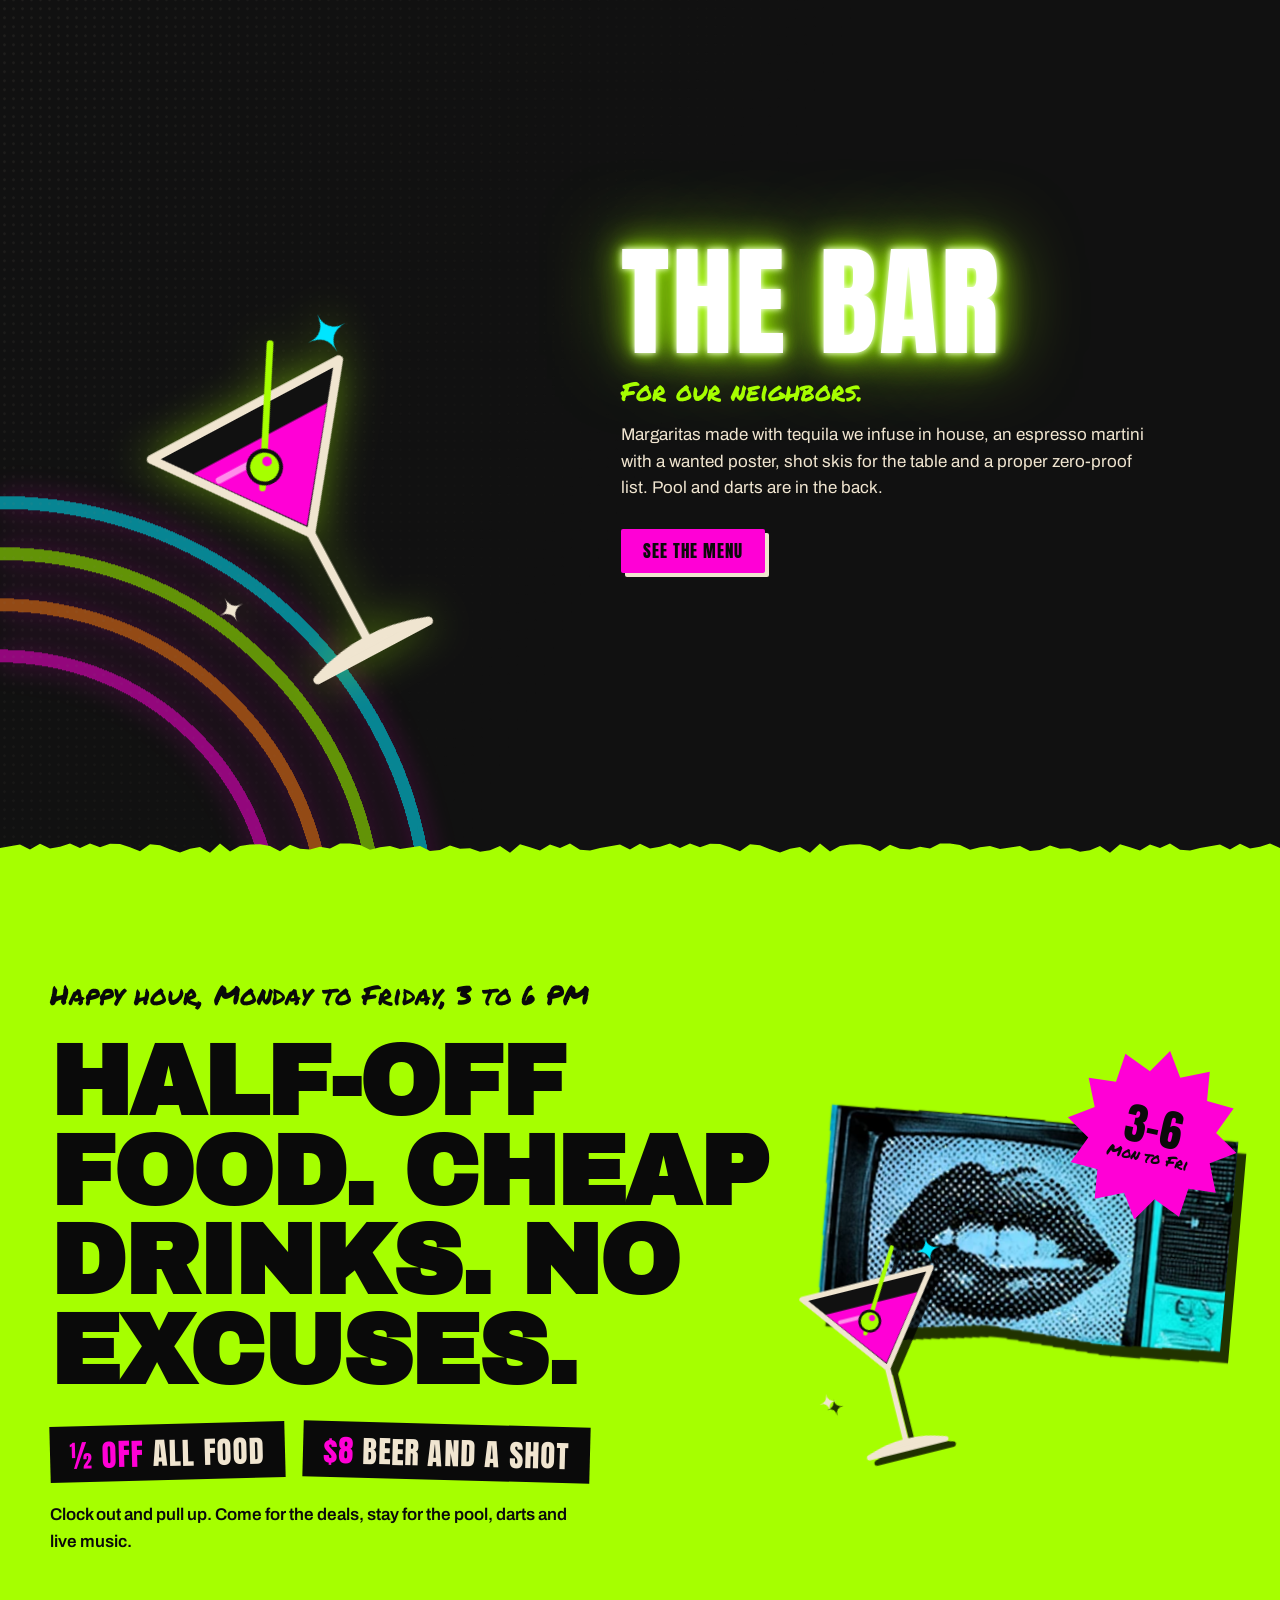
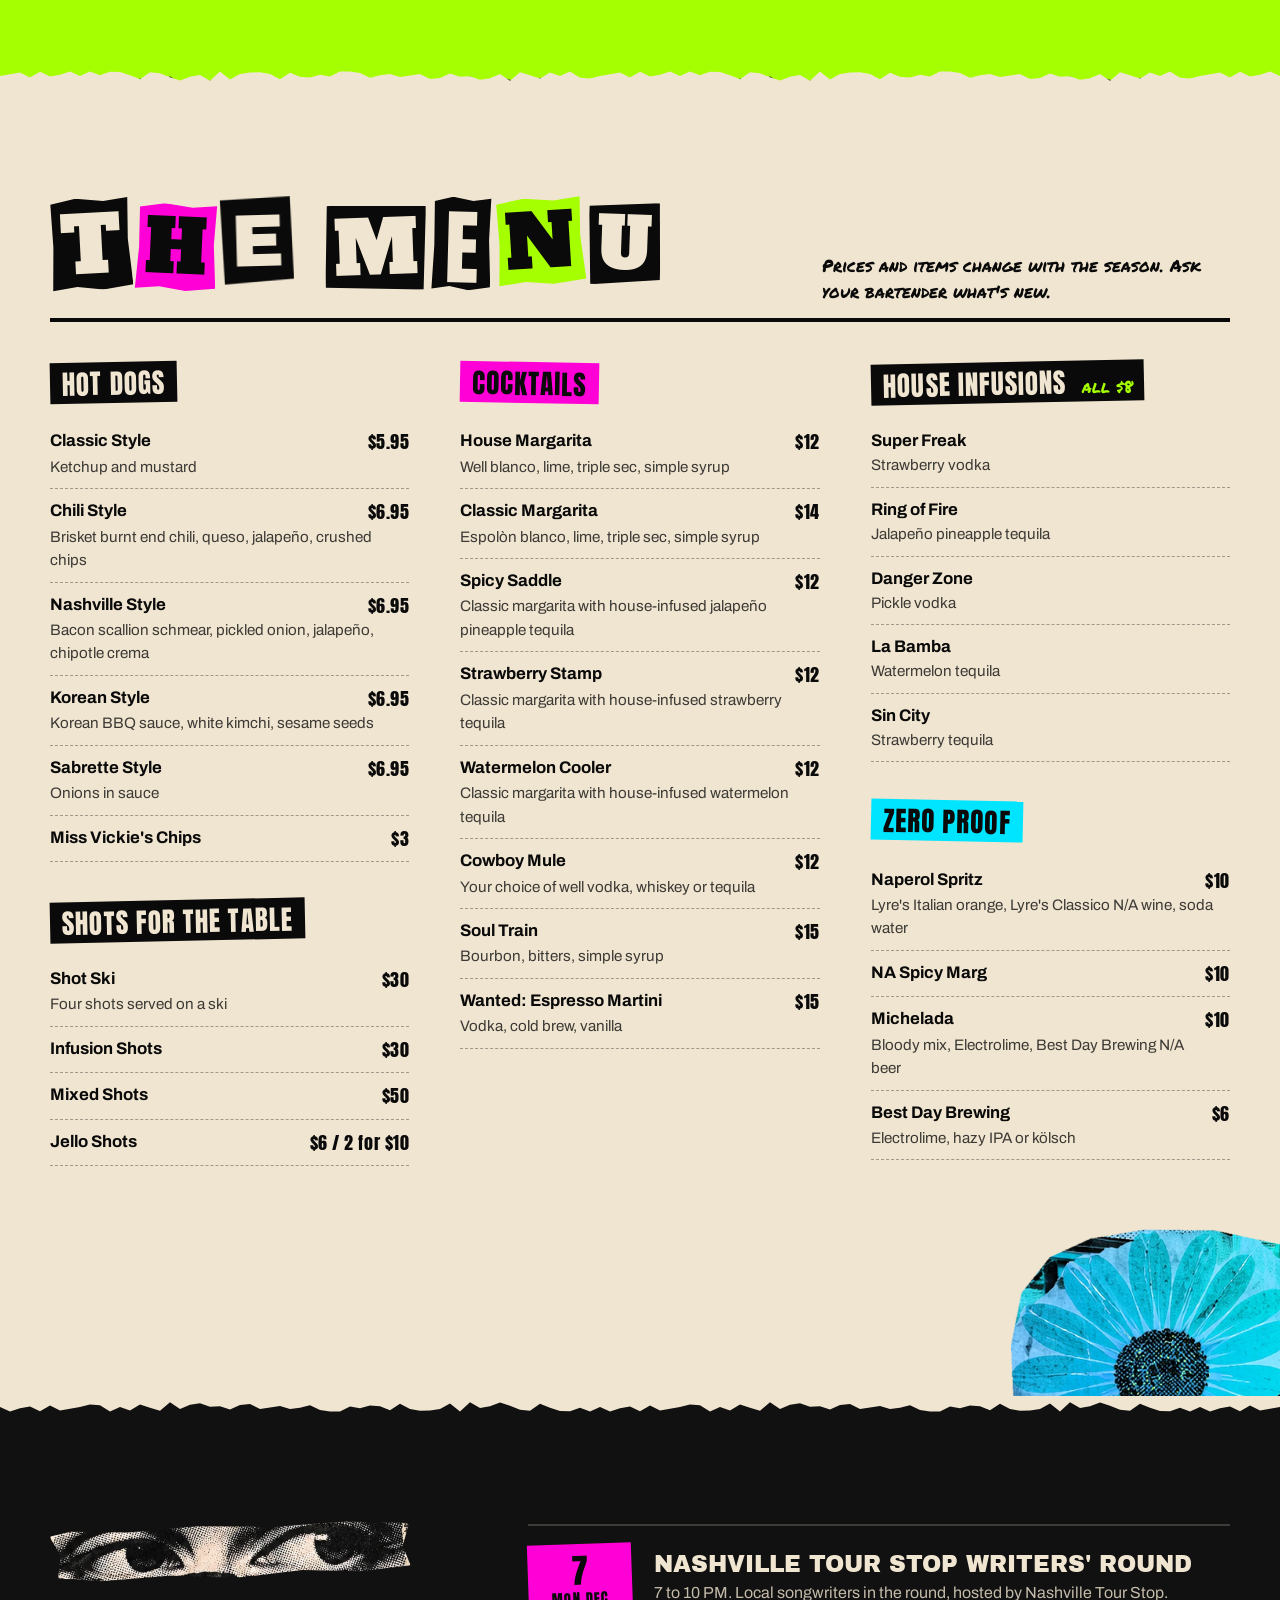
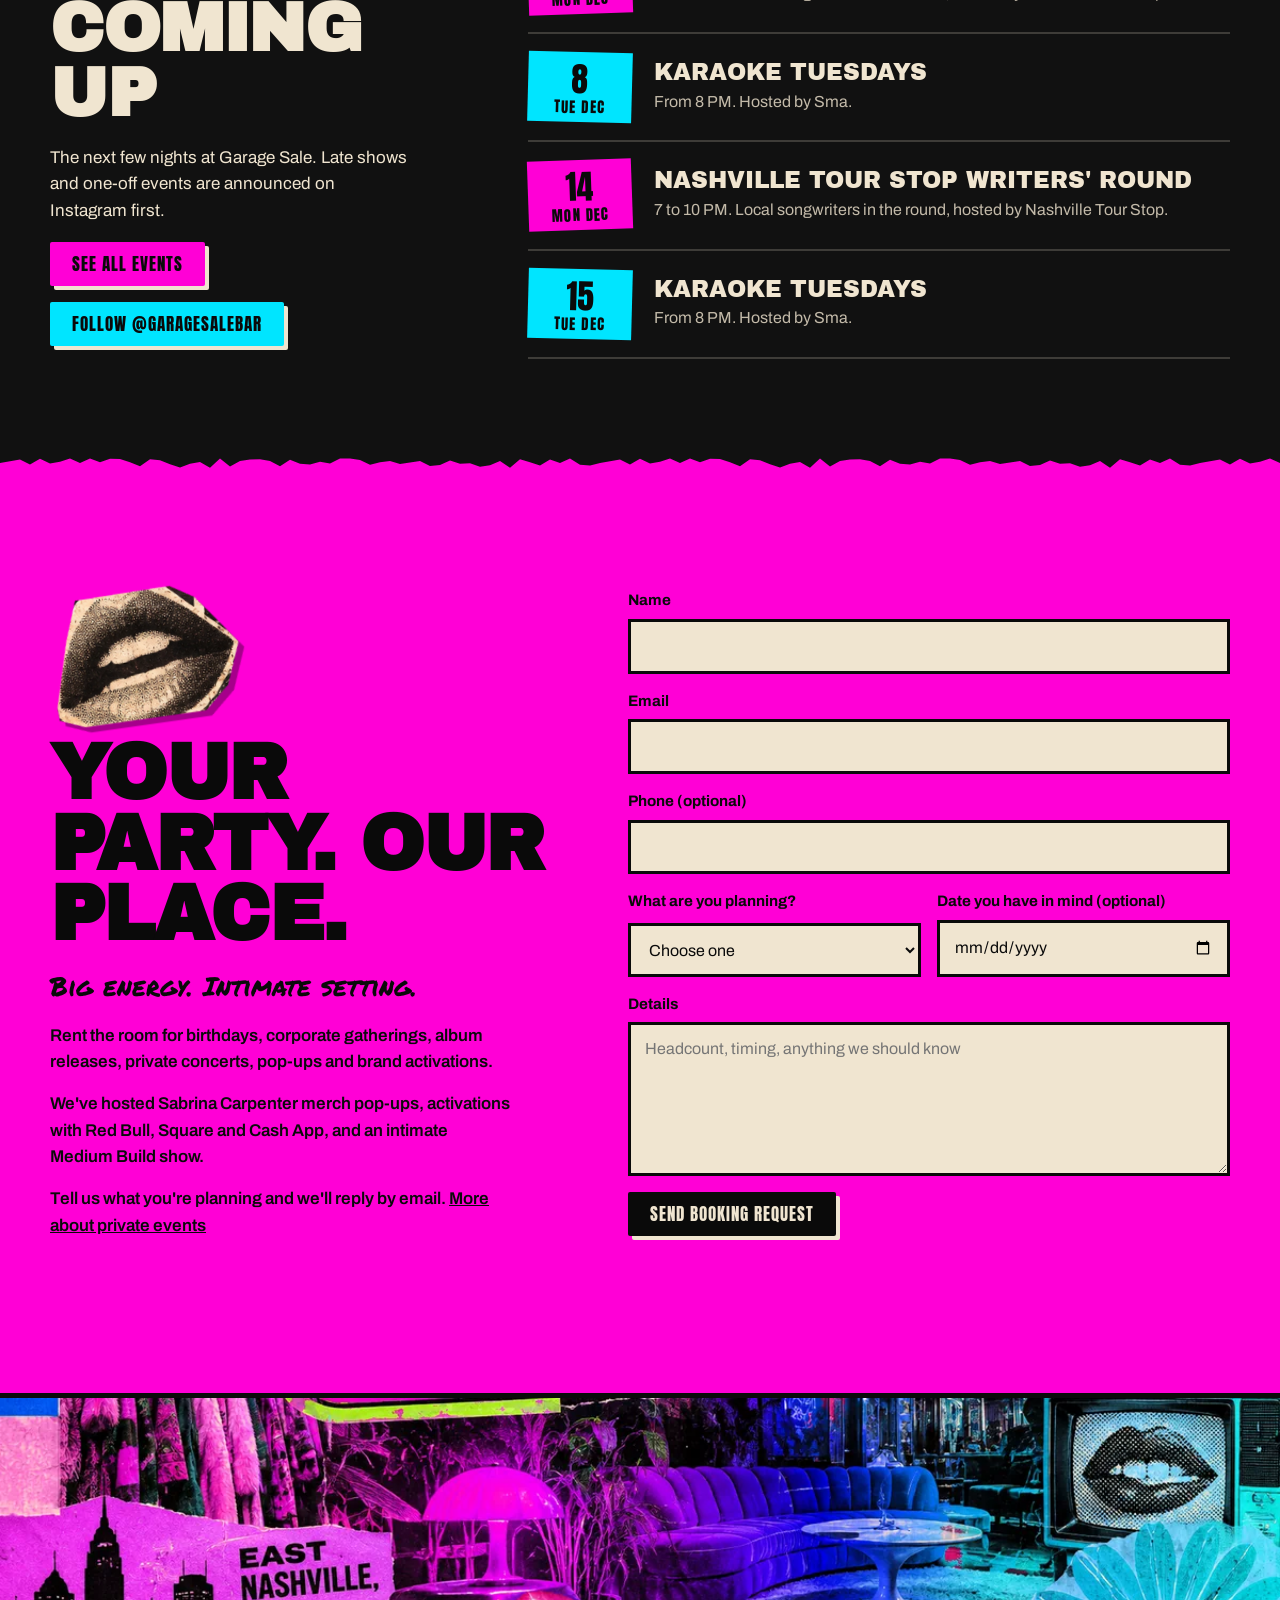
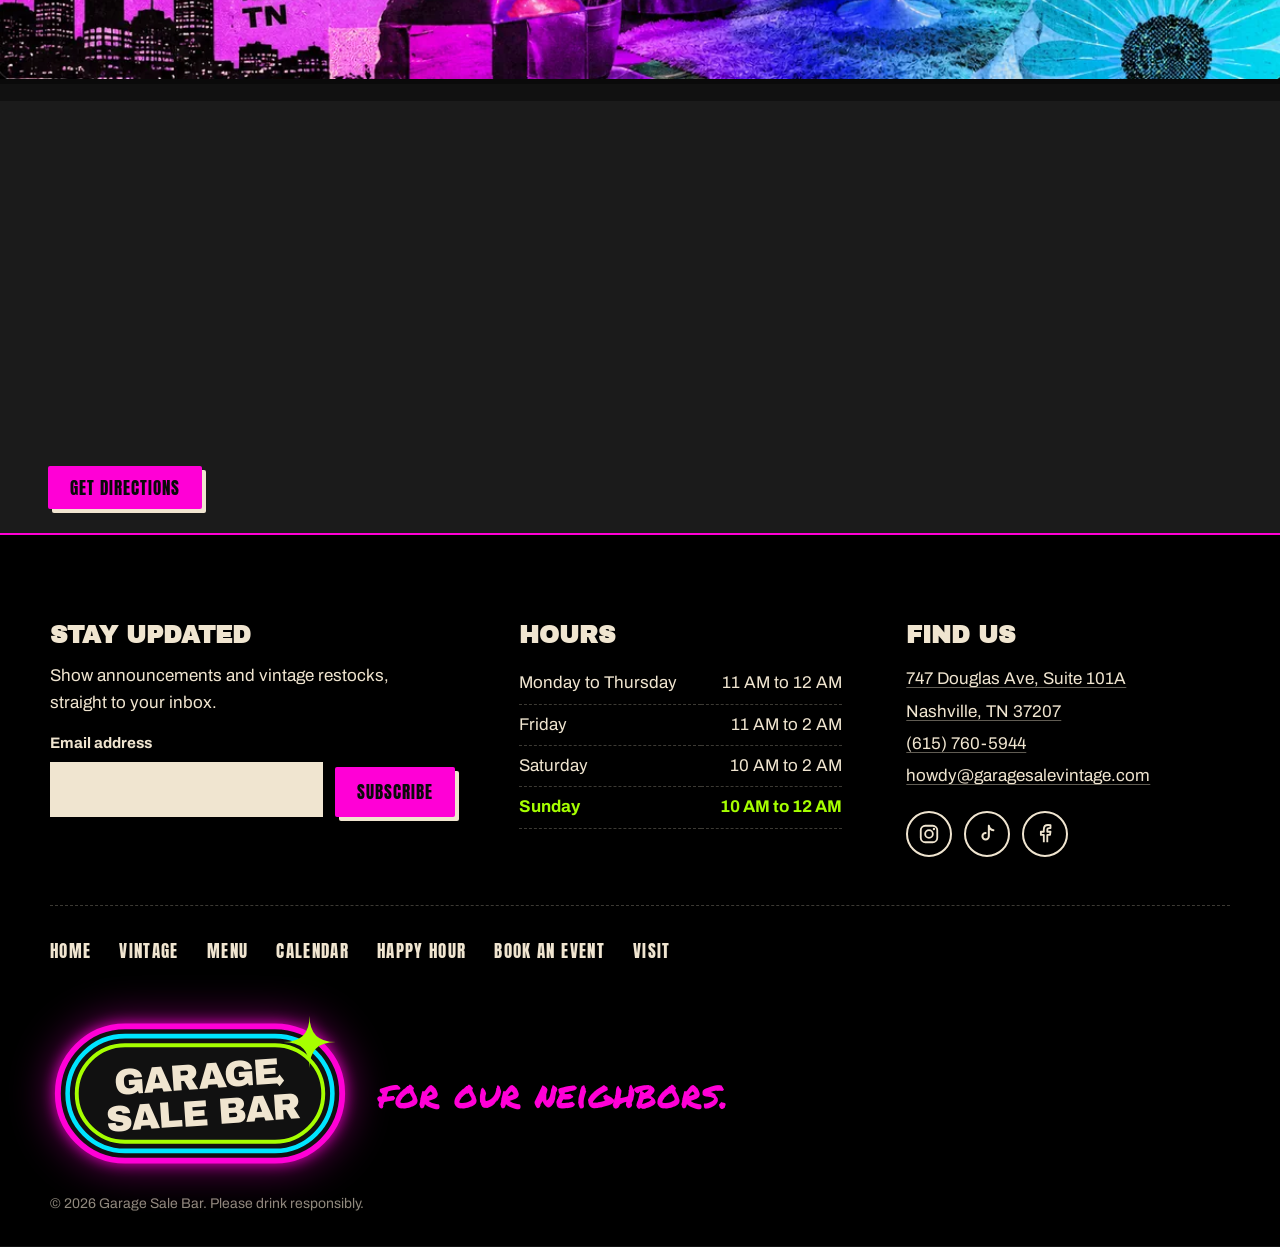
==== commit 89a27a46: "Add optional phone field to the home booking form and the booking note Co-Authored-By: Claude Fable " ====
--- a/index.html
+++ b/index.html
@@ -319,6 +319,7 @@
       <p class="form__trap"><label>Leave this empty <input name="bot-field" tabindex="-1" autocomplete="off"></label></p>
       <label class="field"><span>Name</span><input type="text" name="name" autocomplete="name" required></label>
       <label class="field"><span>Email</span><input type="email" name="email" autocomplete="email" required></label>
+      <label class="field"><span>Phone (optional)</span><input type="tel" name="phone" autocomplete="tel" inputmode="tel"></label>
       <div class="field-row">
         <label class="field"><span>What are you planning?</span>
           <select name="event-type" required>
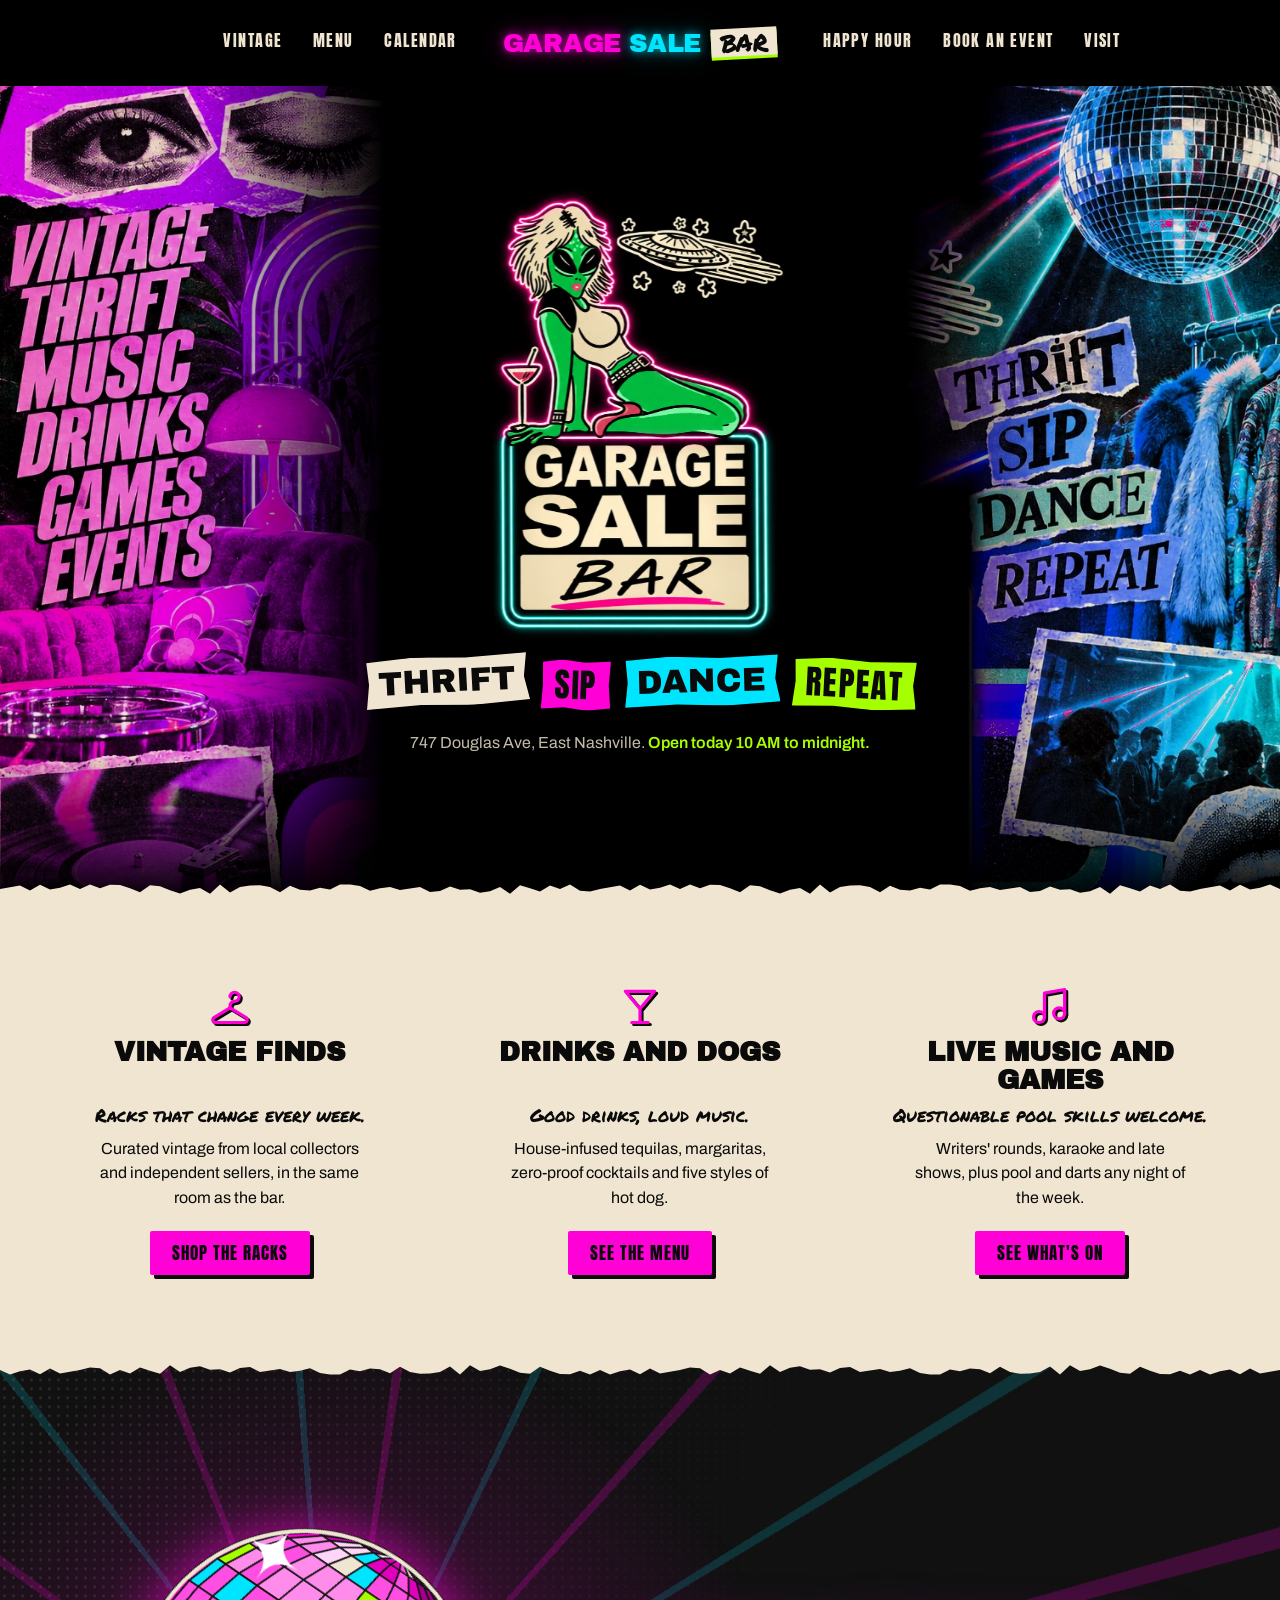
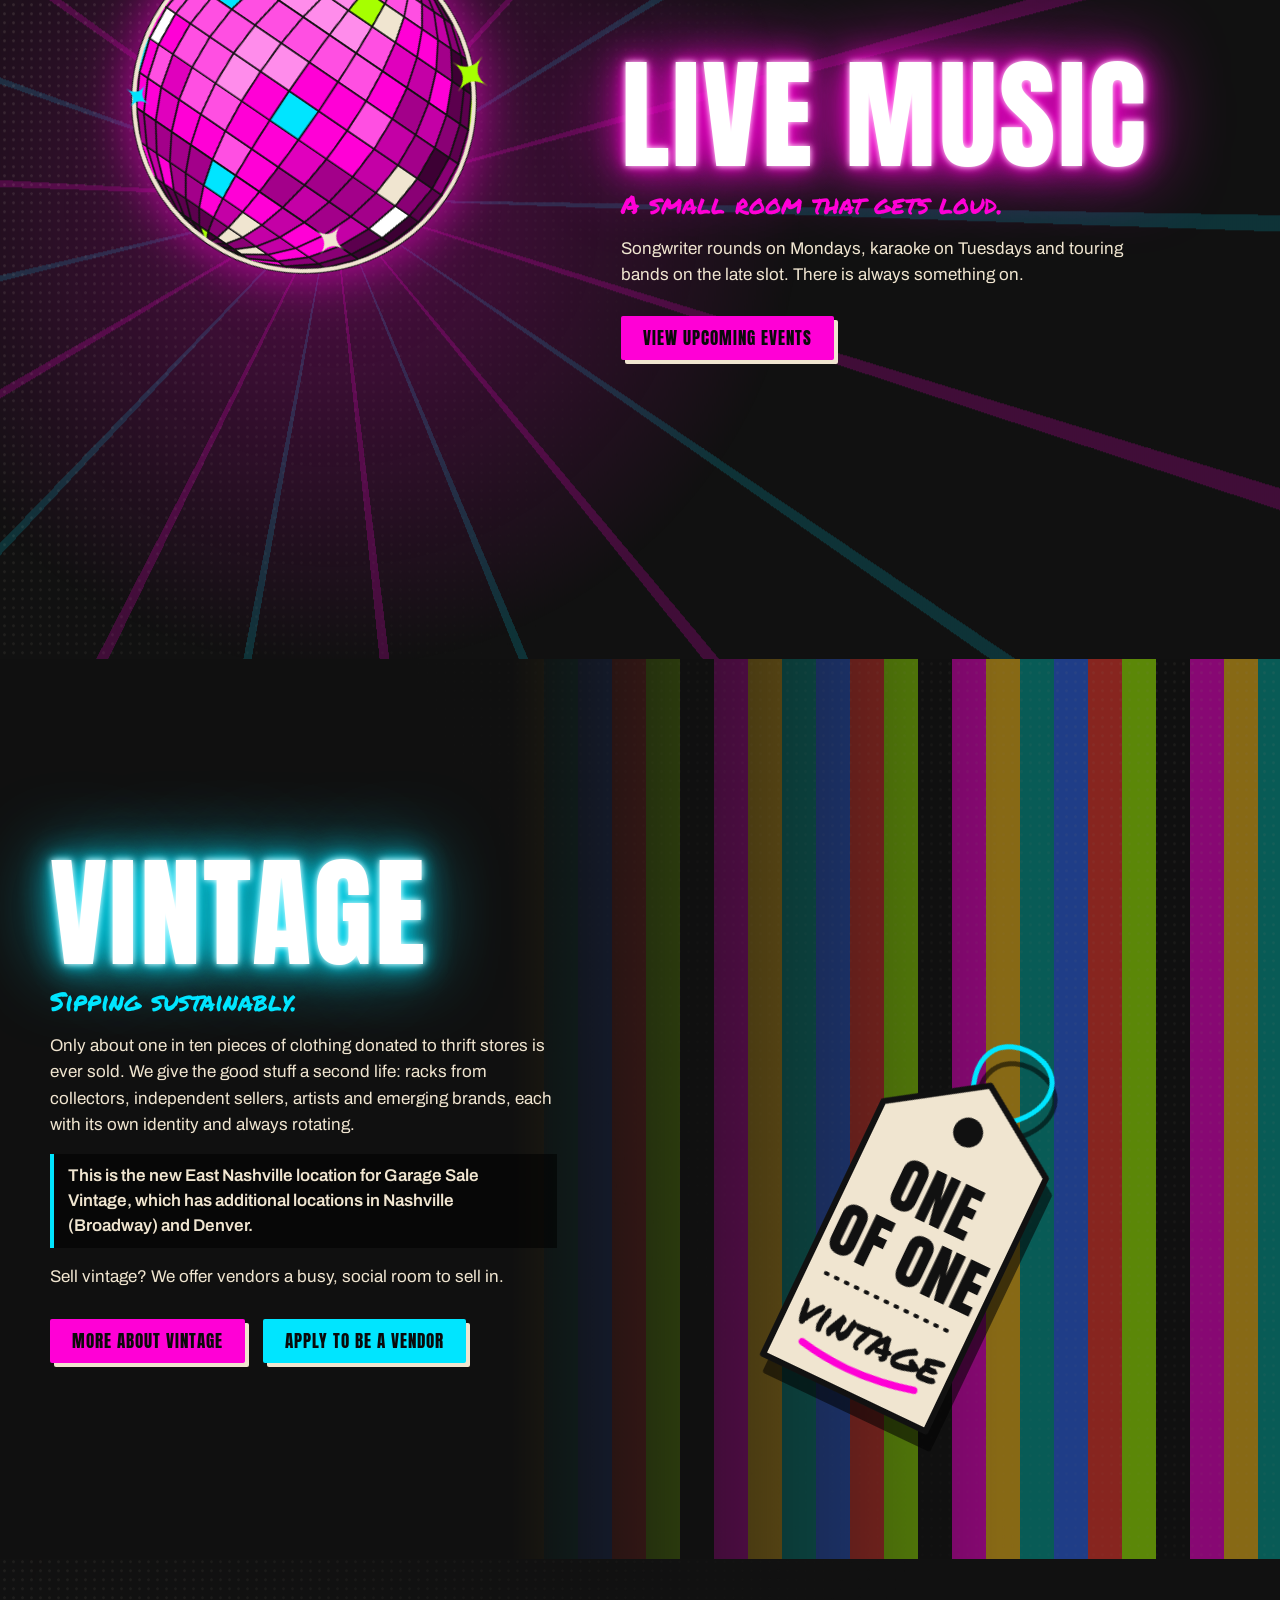
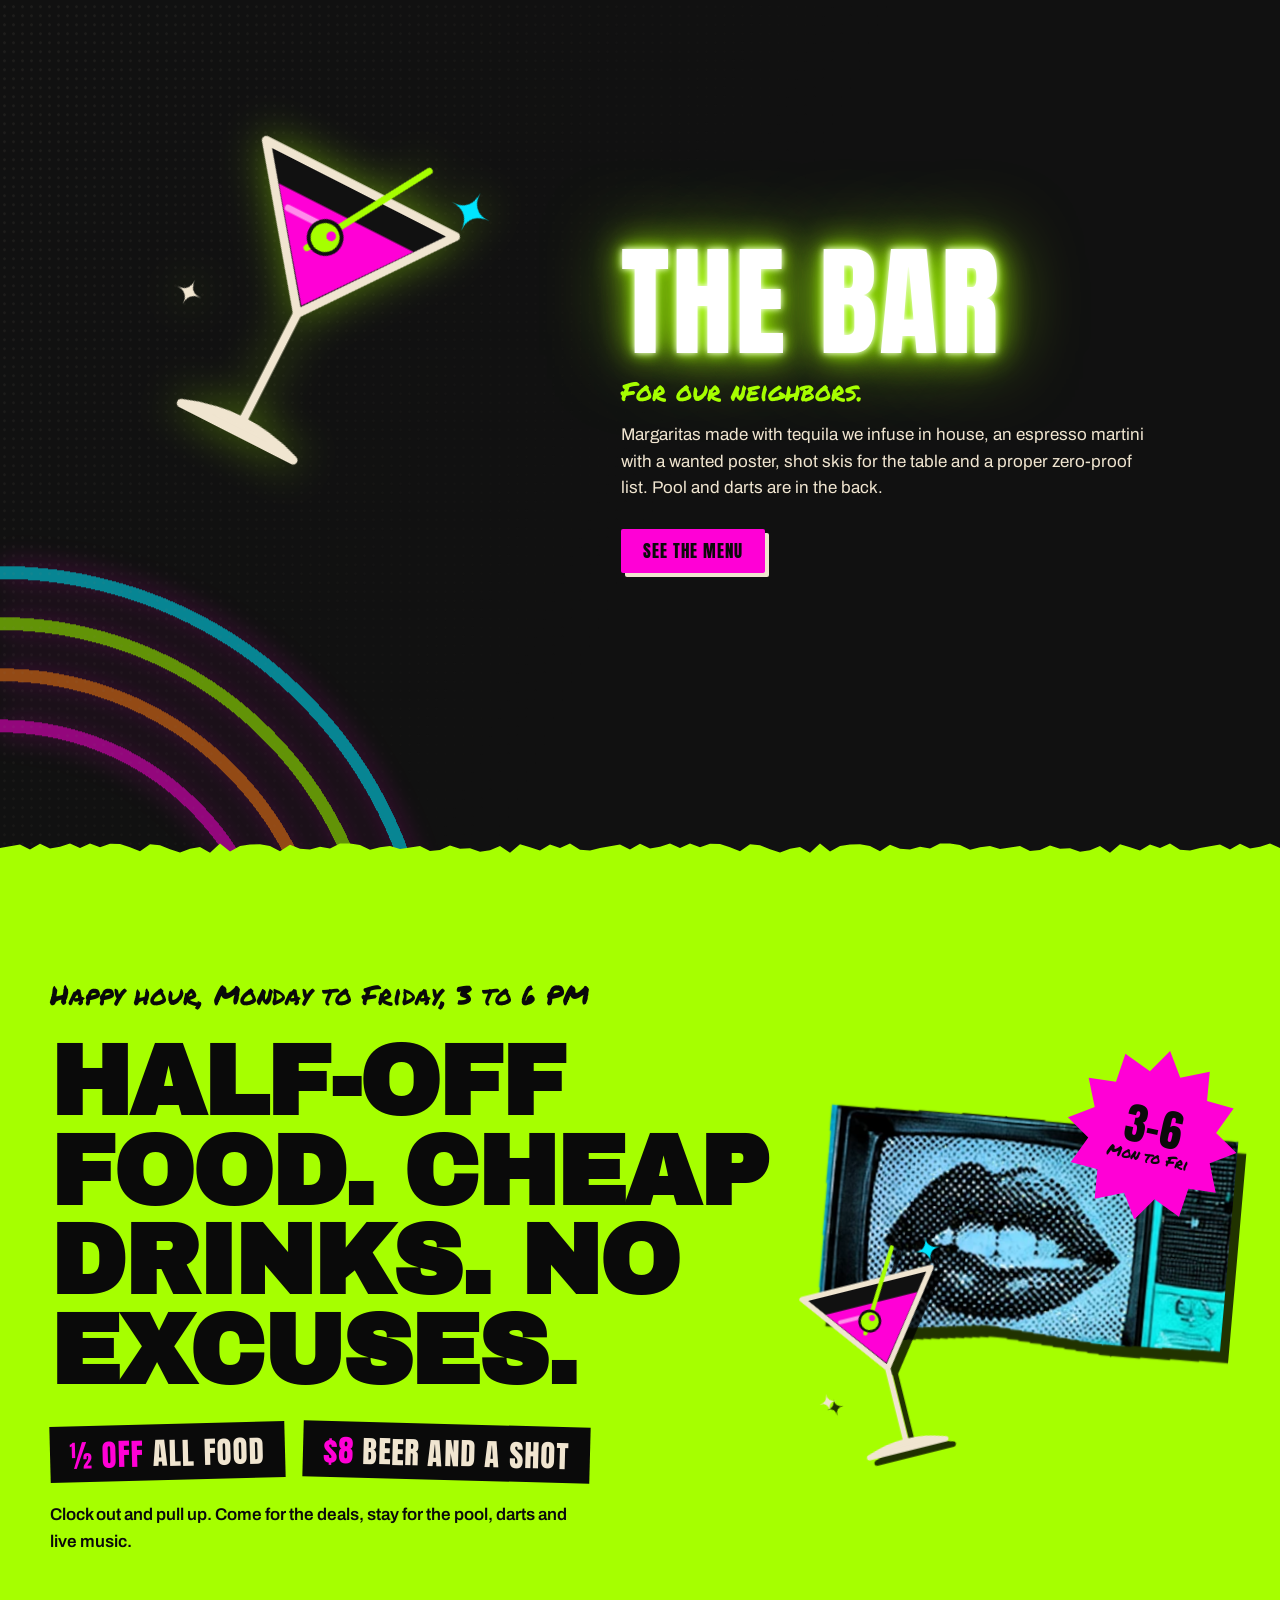
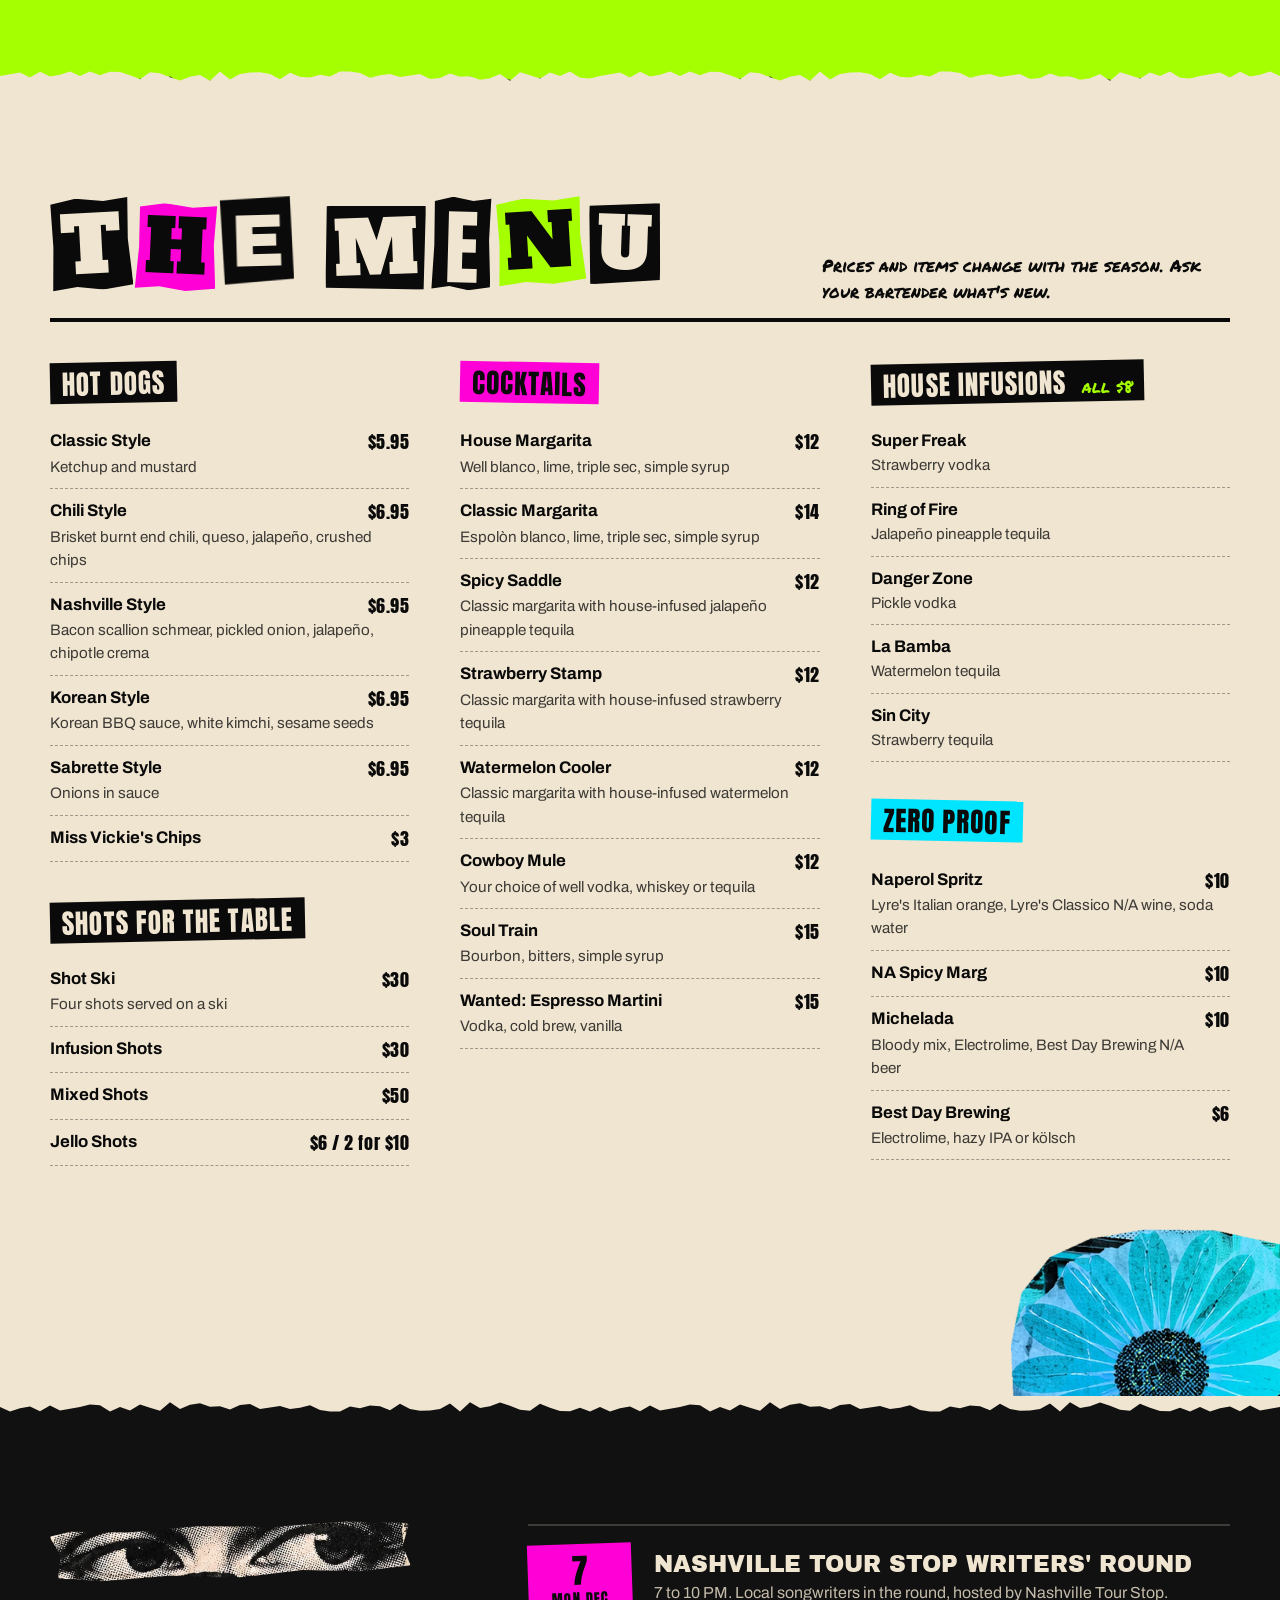
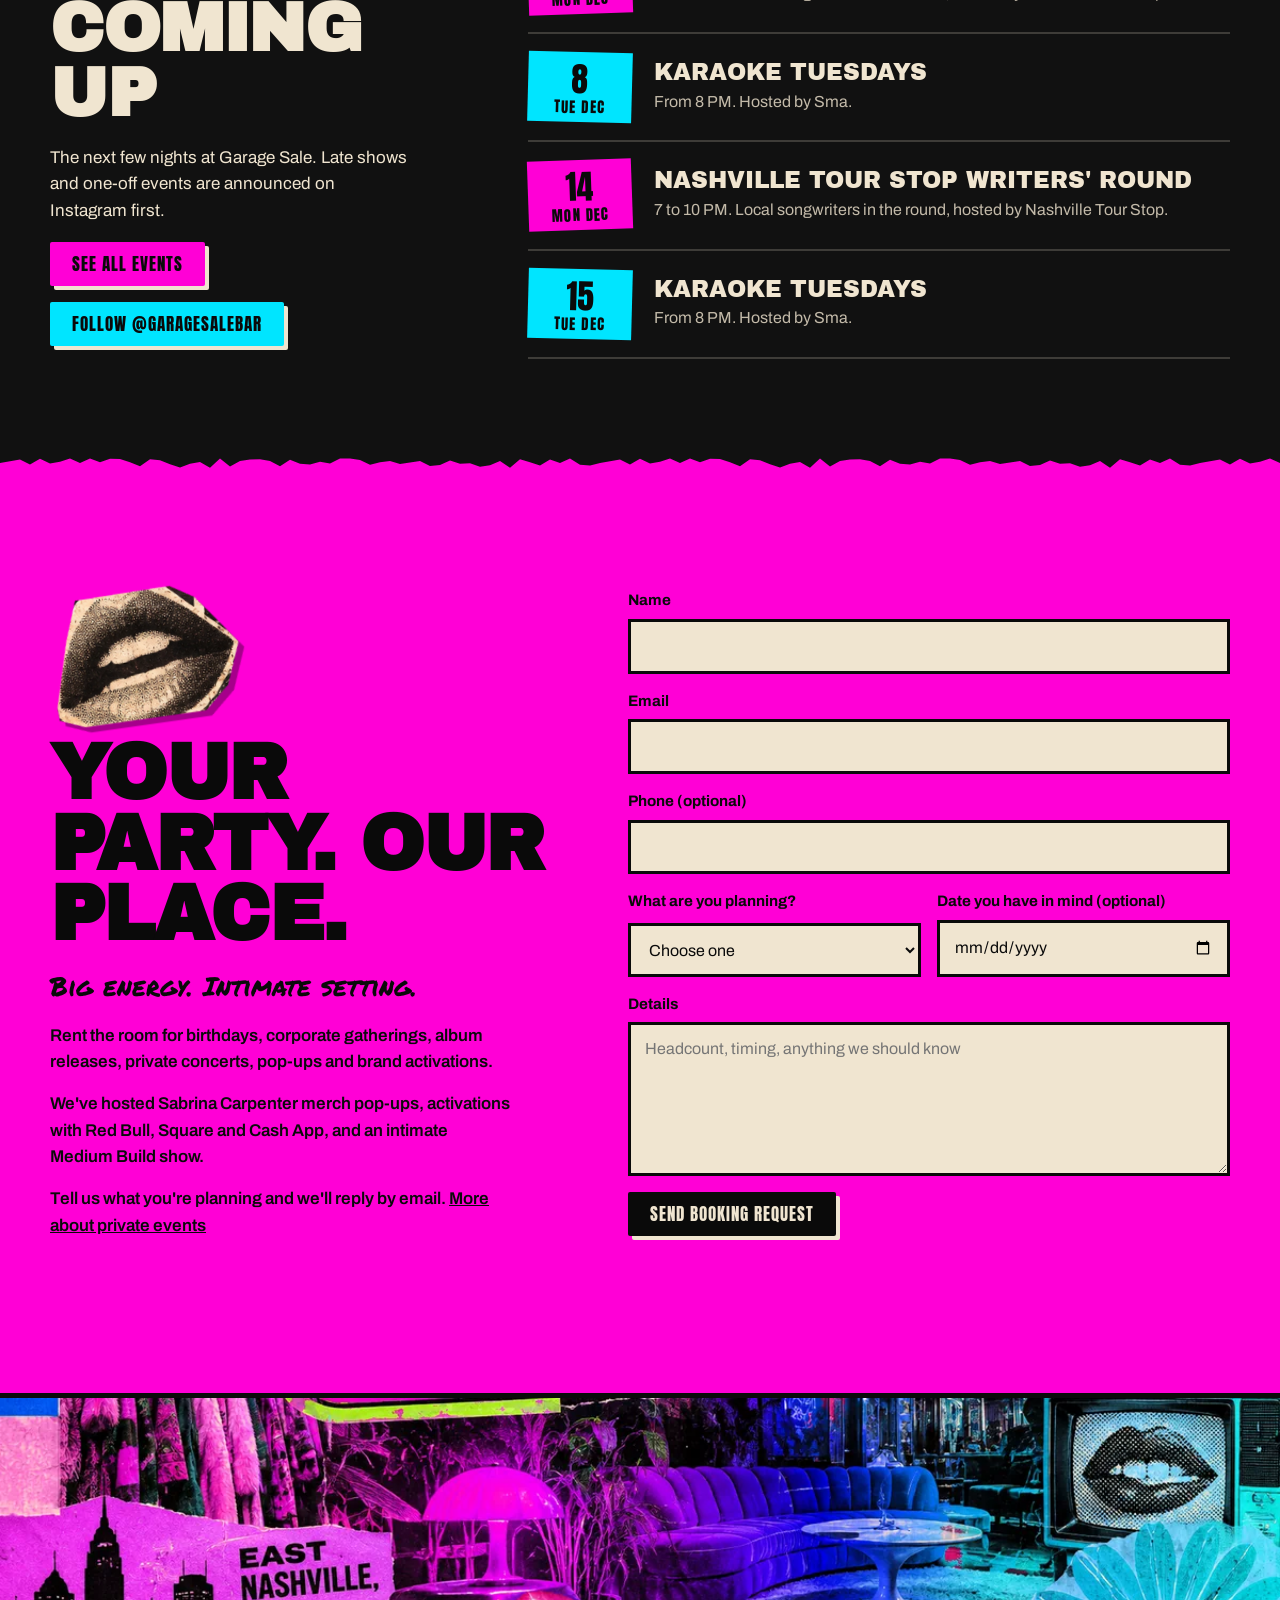
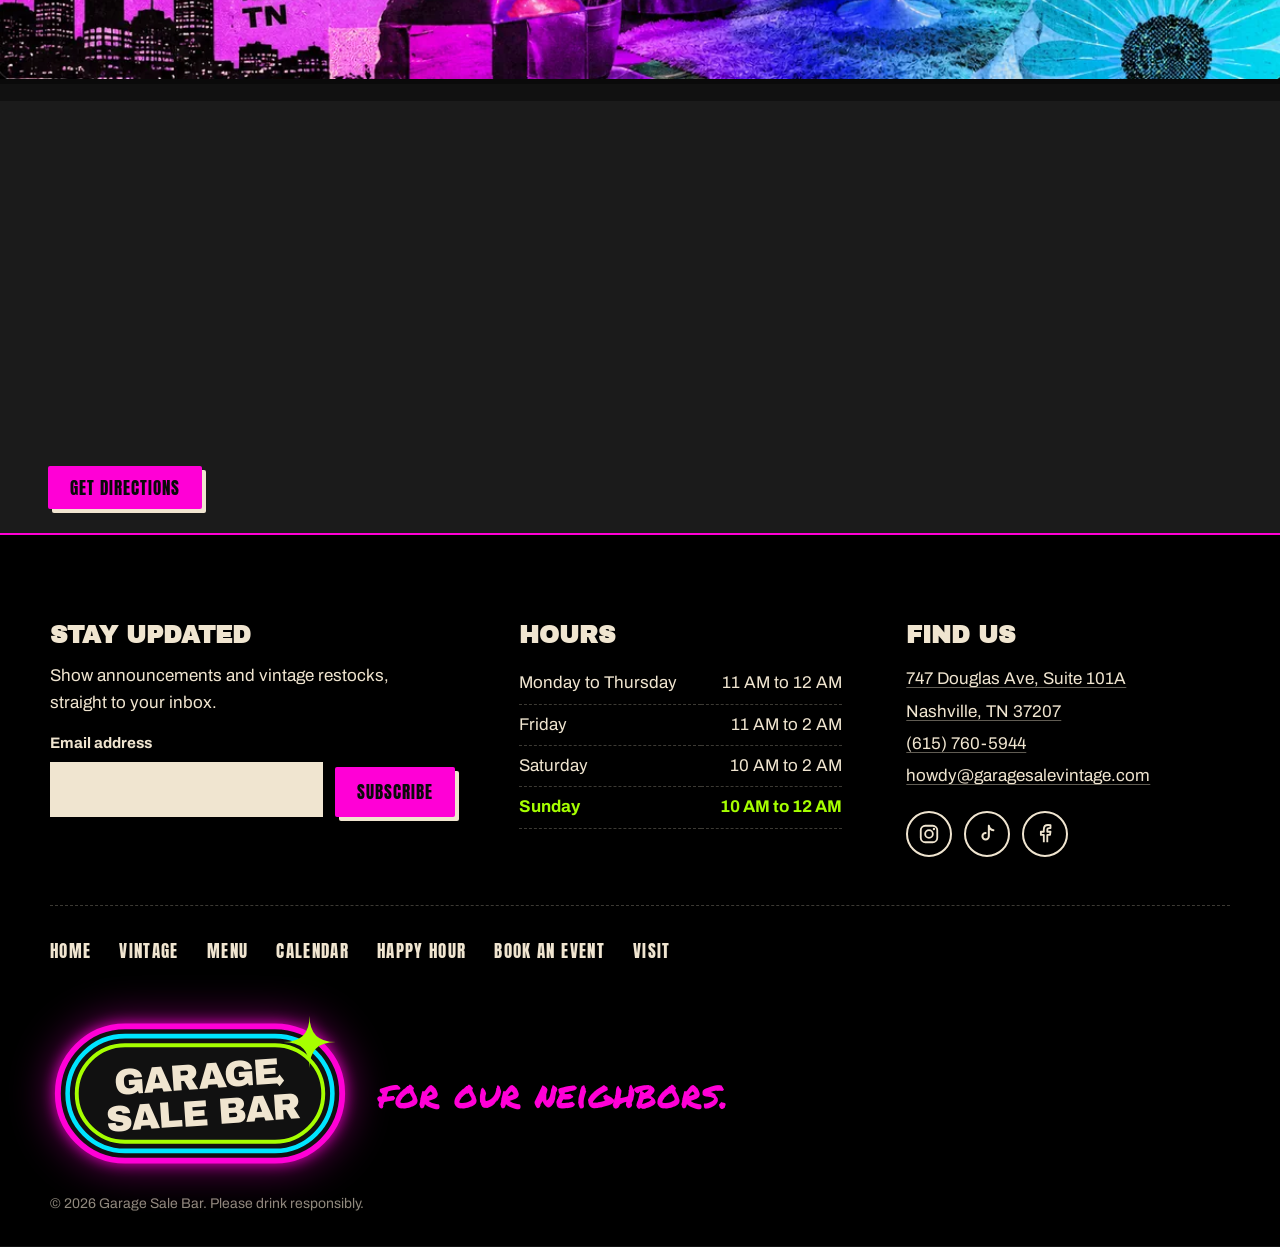
==== commit 73725f86: "Move the Garage Sale Vintage location line into the home vintage section and the vintage page's On t" ====
--- a/index.html
+++ b/index.html
@@ -13,7 +13,7 @@
 <link rel="icon" type="image/png" href="assets/img/favicon.png">
 <link rel="preload" href="assets/fonts/anton-latin-400-normal.woff2" as="font" type="font/woff2" crossorigin>
 <link rel="preload" href="assets/fonts/archivo-black-latin-400-normal.woff2" as="font" type="font/woff2" crossorigin>
-<link rel="stylesheet" href="css/styles.css?v=13">
+<link rel="stylesheet" href="css/styles.css?v=14">
 <script type="application/ld+json">
 {
   "@context": "https://schema.org",
@@ -95,7 +95,6 @@
       <span class="cutout__w cutout__w--green">Repeat</span>
     </p>
     <p class="hero__meta">747 Douglas Ave, East Nashville. <span id="open-today">Open daily until late.</span></p>
-    <p class="hero__family">The new East Nashville location for Garage Sale Vintage, which has additional locations in Nashville (Broadway) and Denver.</p>
   </div>
 </section>
 
@@ -162,6 +161,7 @@
       <h2 class="neon neon--blue">Vintage</h2>
       <p class="feature__kicker">Sipping sustainably.</p>
       <p>Only about one in ten pieces of clothing donated to thrift stores is ever sold. We give the good stuff a second life: racks from collectors, independent sellers, artists and emerging brands, each with its own identity and always rotating.</p>
+      <p class="family-note">This is the new East Nashville location for Garage Sale Vintage, which has additional locations in Nashville (Broadway) and Denver.</p>
       <p>Sell vintage? We offer vendors a busy, social room to sell in.</p>
       <div class="feature__actions">
         <a class="btn" href="vintage.html">More about vintage</a>
@@ -426,7 +426,7 @@
 
 <a class="to-top" href="#top" aria-label="Back to top"><svg viewBox="0 0 24 24" aria-hidden="true"><path d="M5 15l7-7 7 7" fill="none" stroke="currentColor" stroke-width="3" stroke-linecap="round" stroke-linejoin="round"/></svg></a>
 
-<script src="js/events-data.js?v=13" defer></script>
-<script src="js/main.js?v=13" defer></script>
+<script src="js/events-data.js?v=14" defer></script>
+<script src="js/main.js?v=14" defer></script>
 </body>
 </html>
--- a/css/styles.css
+++ b/css/styles.css
@@ -223,9 +223,8 @@
 .cutout__w--green { background: var(--green); transform: rotate(3deg) translateY(3px); font-family: var(--f-cond); letter-spacing: .04em; }
 .hero__meta { font-size: 1rem; color: rgba(240, 229, 208, .82); margin-top: 6px; }
 .hero__meta span { color: var(--green); font-weight: 600; }
-.hero__family, .page-hero__family { font-weight: 600; font-size: 1rem; line-height: 1.45; color: var(--paper); max-width: 46ch; padding: 10px 14px; border-left: 4px solid var(--pink); background: rgba(0, 0, 0, .55); text-align: left; }
-.hero__family { margin-top: 4px; }
-.page-hero__family { margin-top: 16px; border-left-color: var(--blue); }
+.family-note { font-weight: 600; line-height: 1.45; color: var(--paper); max-width: 46ch; padding: 10px 14px; border-left: 4px solid var(--blue); background: rgba(0, 0, 0, .55); }
+.family-note--center { max-width: 62ch; margin: 0 auto clamp(36px, 5vw, 60px); text-align: center; border-left: 0; border-top: 4px solid var(--blue); padding: 14px 18px; font-size: 1.1rem; }
 
 /* ---------- Torn paper edges ---------- */
 .torn { position: relative; z-index: 2; }
@@ -735,7 +734,7 @@
 
 .racks { background: var(--black); padding: clamp(80px, 10vw, 130px) var(--gutter) clamp(64px, 8vw, 110px); }
 .racks__inner { max-width: var(--wrap); margin: 0 auto; }
-.racks__title { font-family: var(--f-display); text-transform: uppercase; font-size: clamp(2.2rem, 5vw, 4rem); line-height: .95; letter-spacing: -.02em; text-align: center; margin-bottom: clamp(36px, 5vw, 64px); }
+.racks__title { font-family: var(--f-display); text-transform: uppercase; font-size: clamp(2.2rem, 5vw, 4rem); line-height: .95; letter-spacing: -.02em; text-align: center; margin-bottom: clamp(20px, 3vw, 32px); }
 .racks__grid .strip__col { grid-row: span 4; }
 .racks__grid h3 { font-family: var(--f-display); font-weight: 400; font-size: clamp(1.25rem, 1.9vw, 1.6rem); text-transform: uppercase; line-height: 1.05; }
 .racks__grid .strip__icon { color: var(--blue); filter: drop-shadow(0 0 8px var(--blue)); }
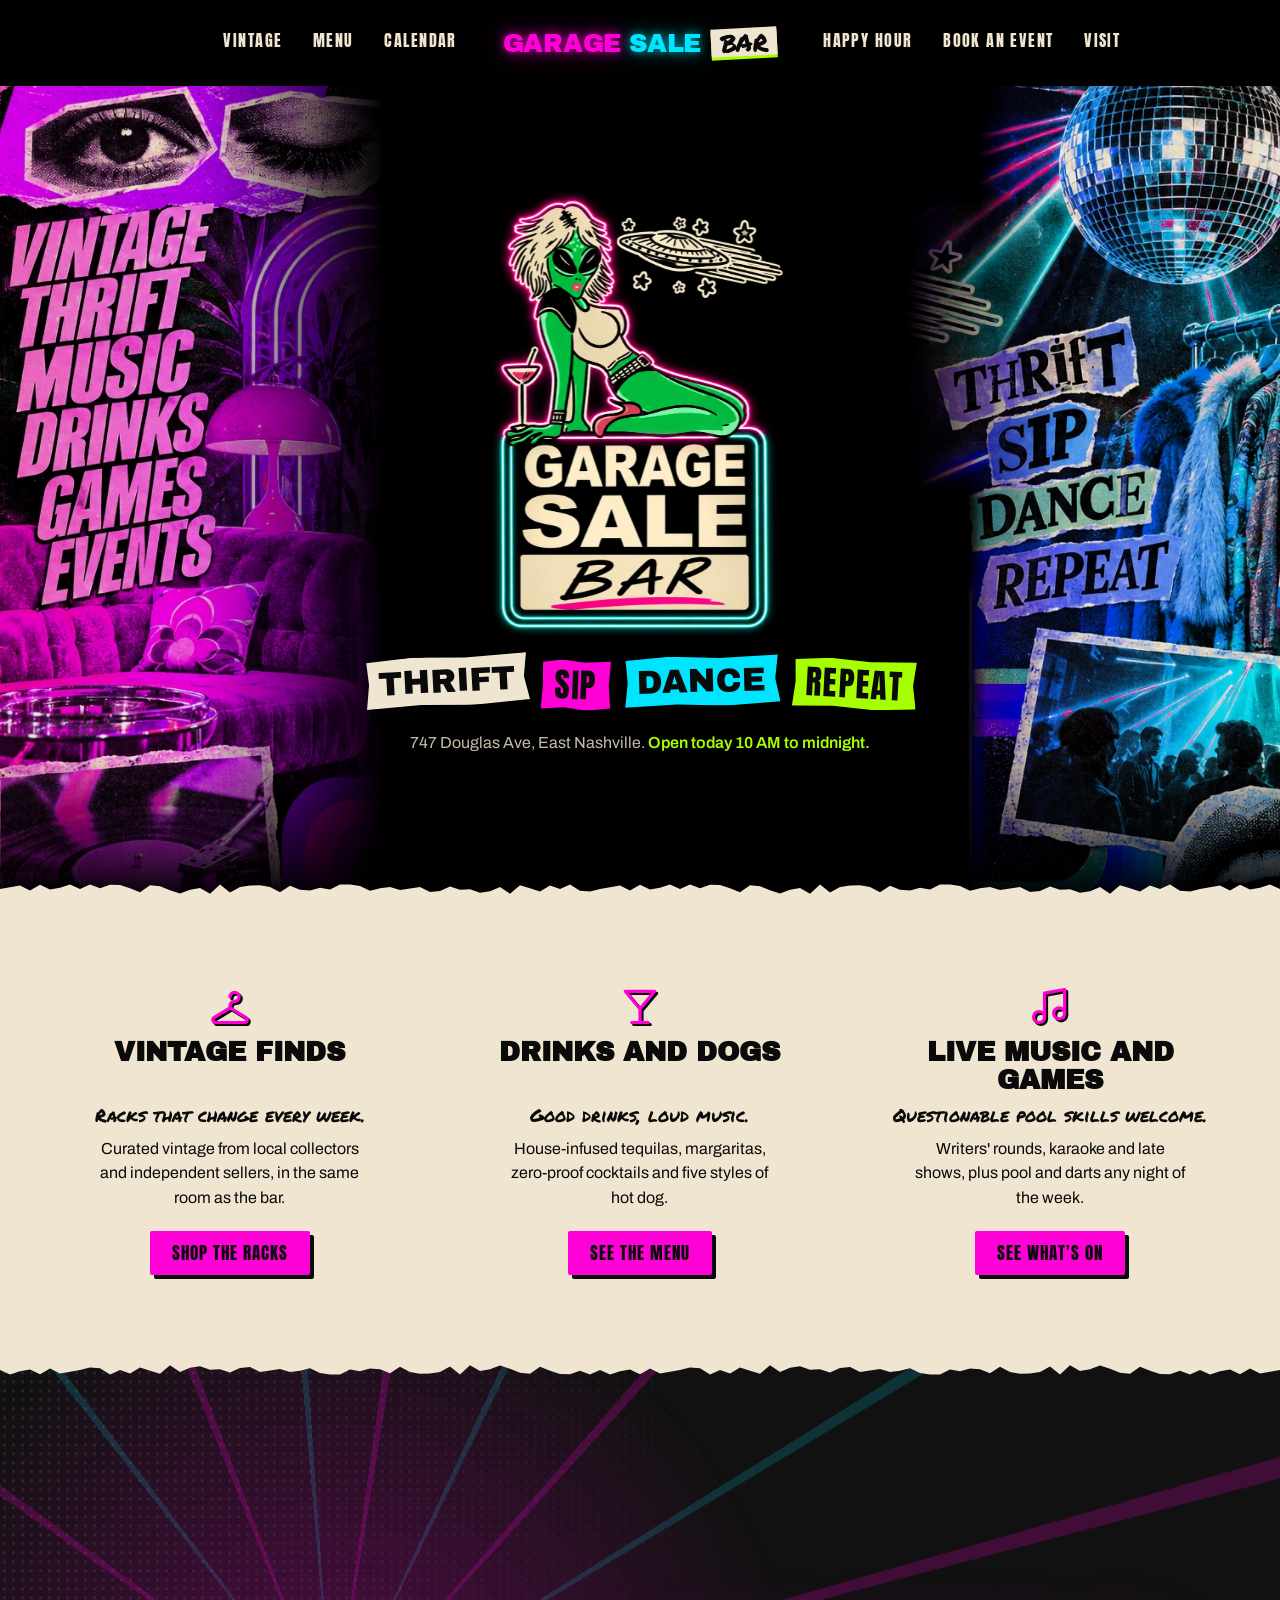
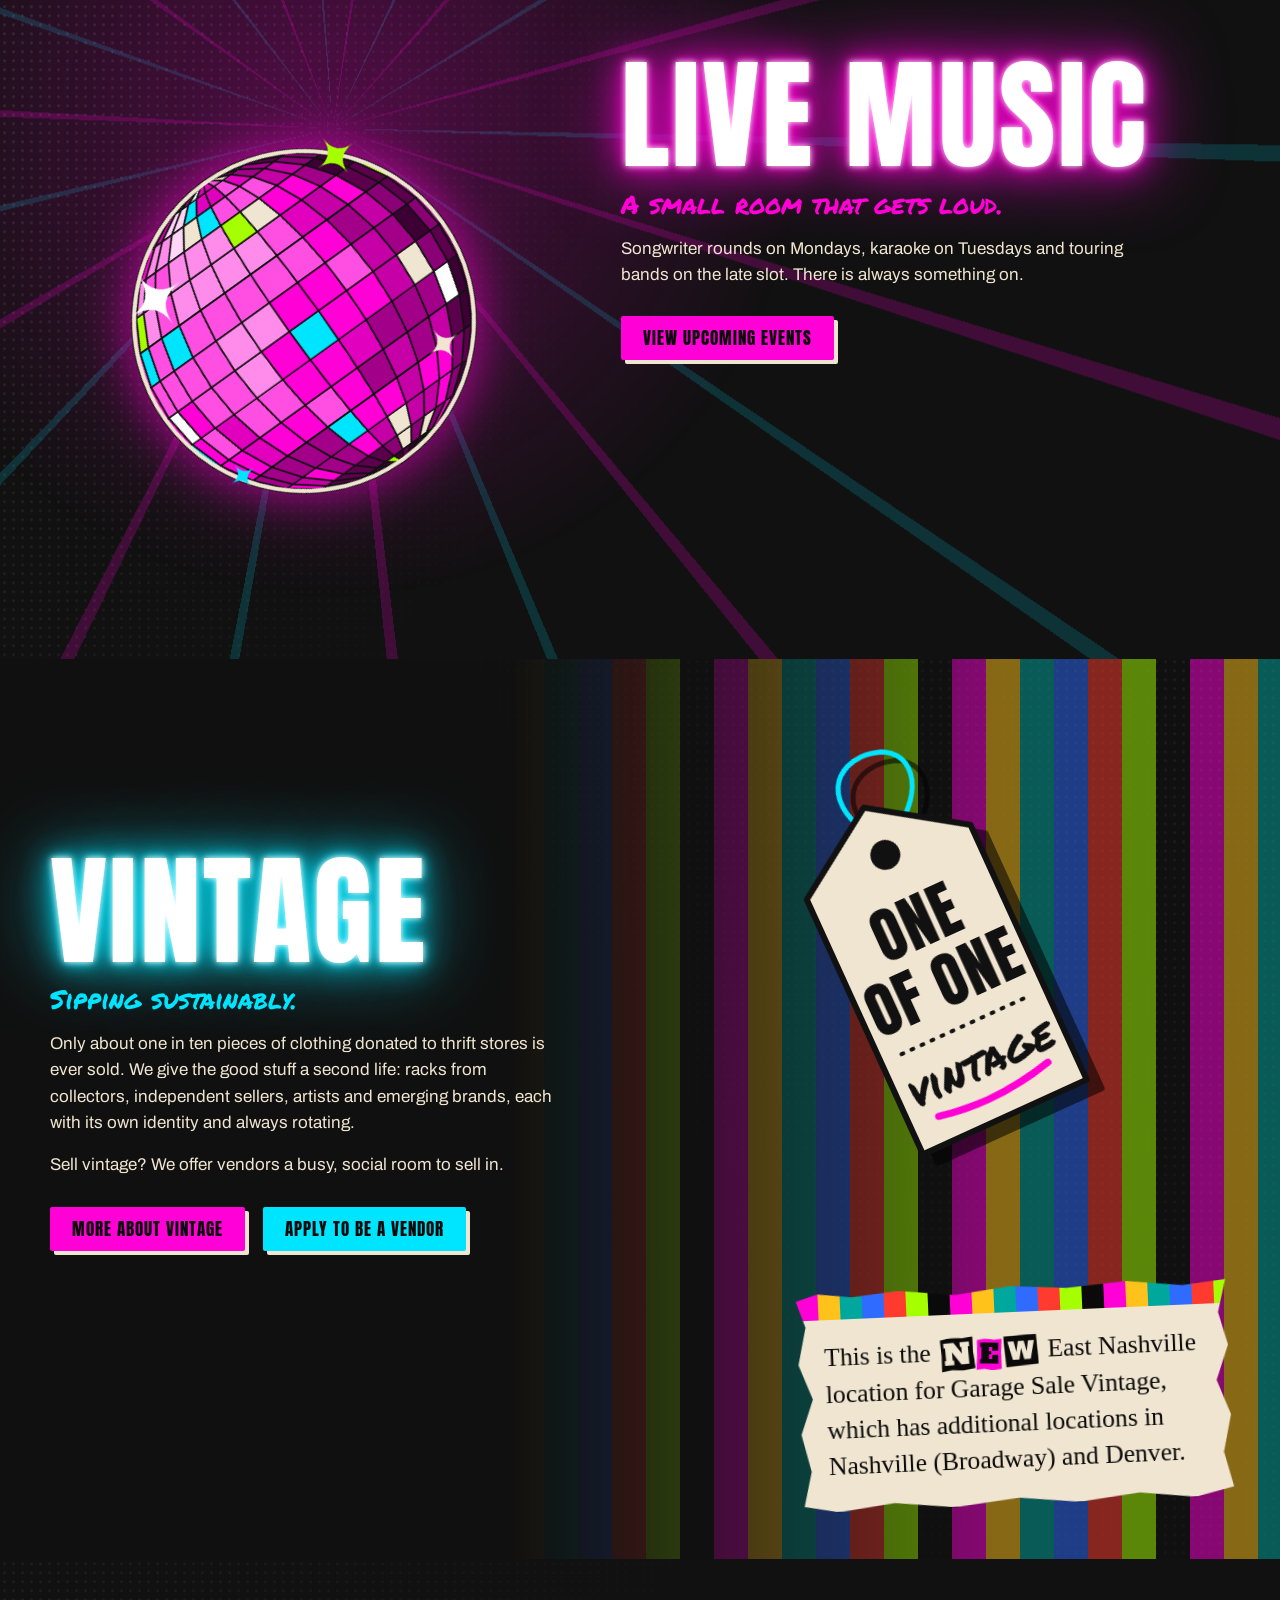
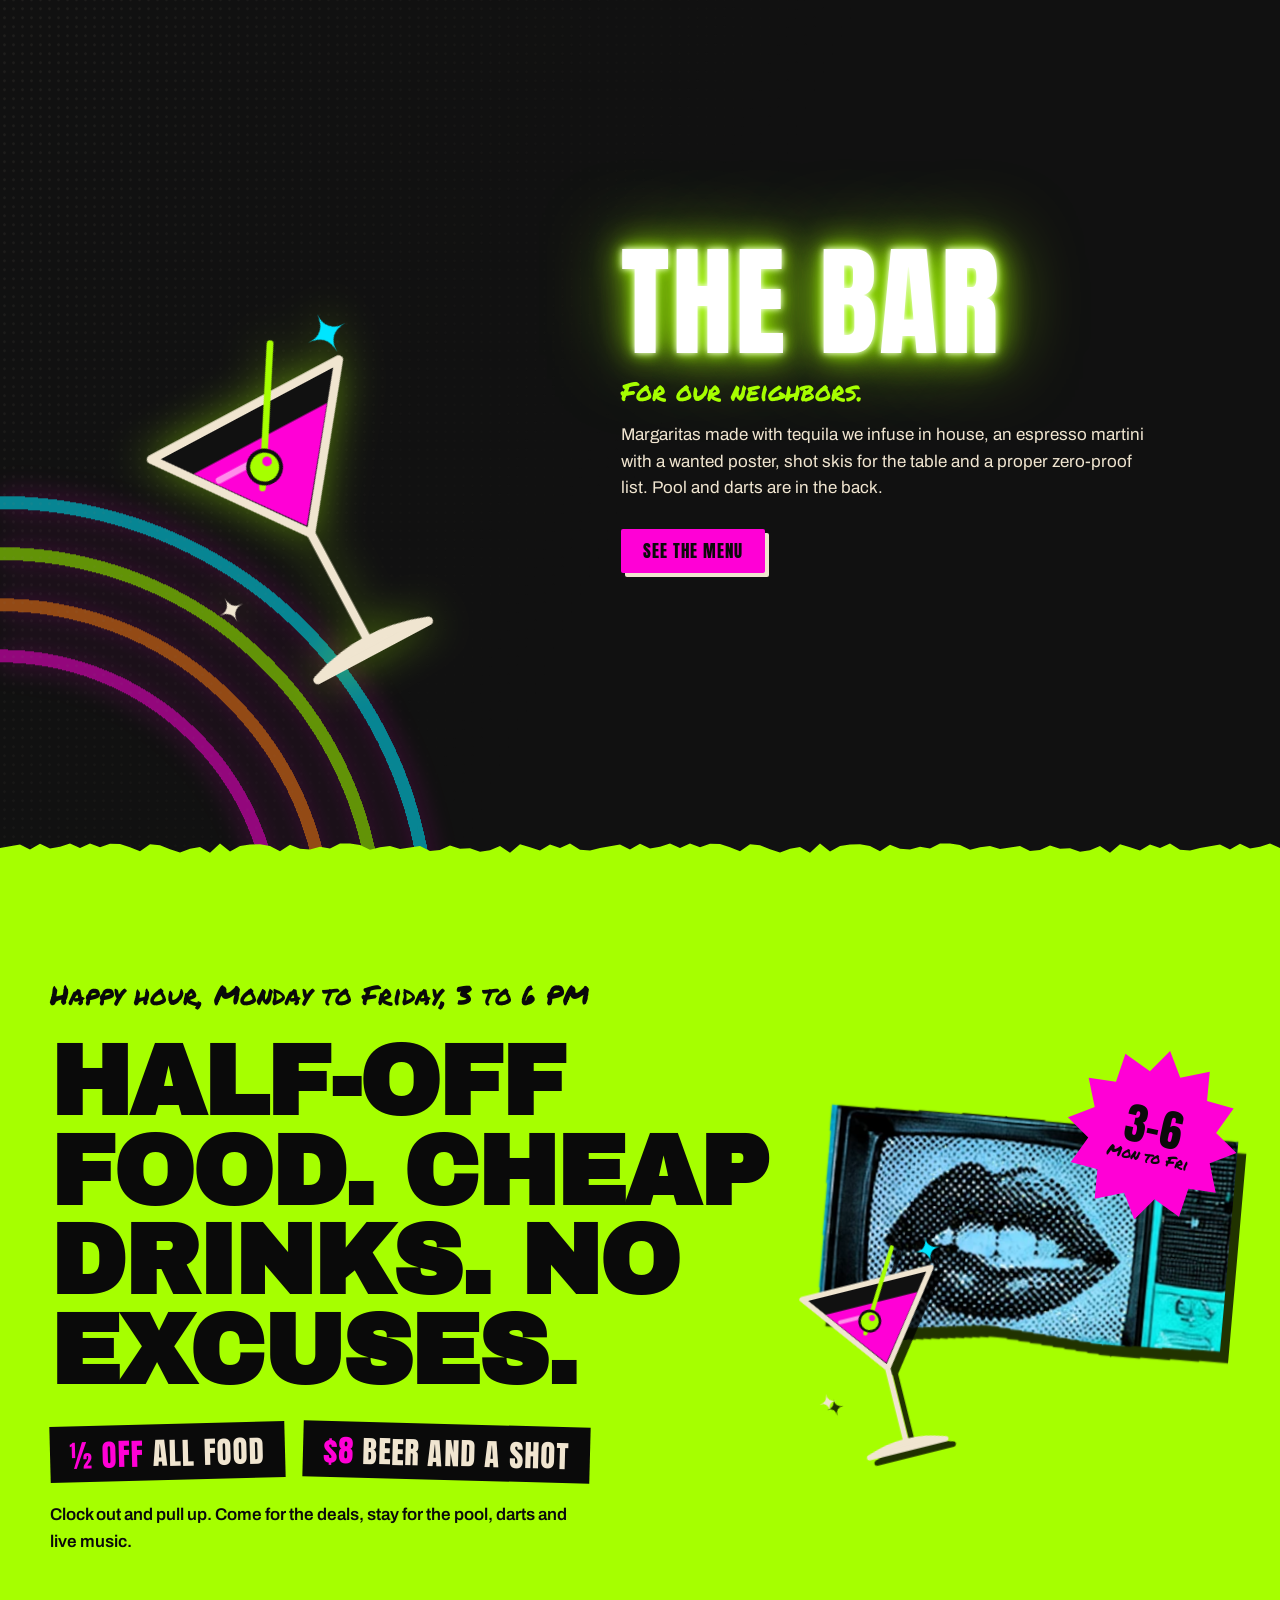
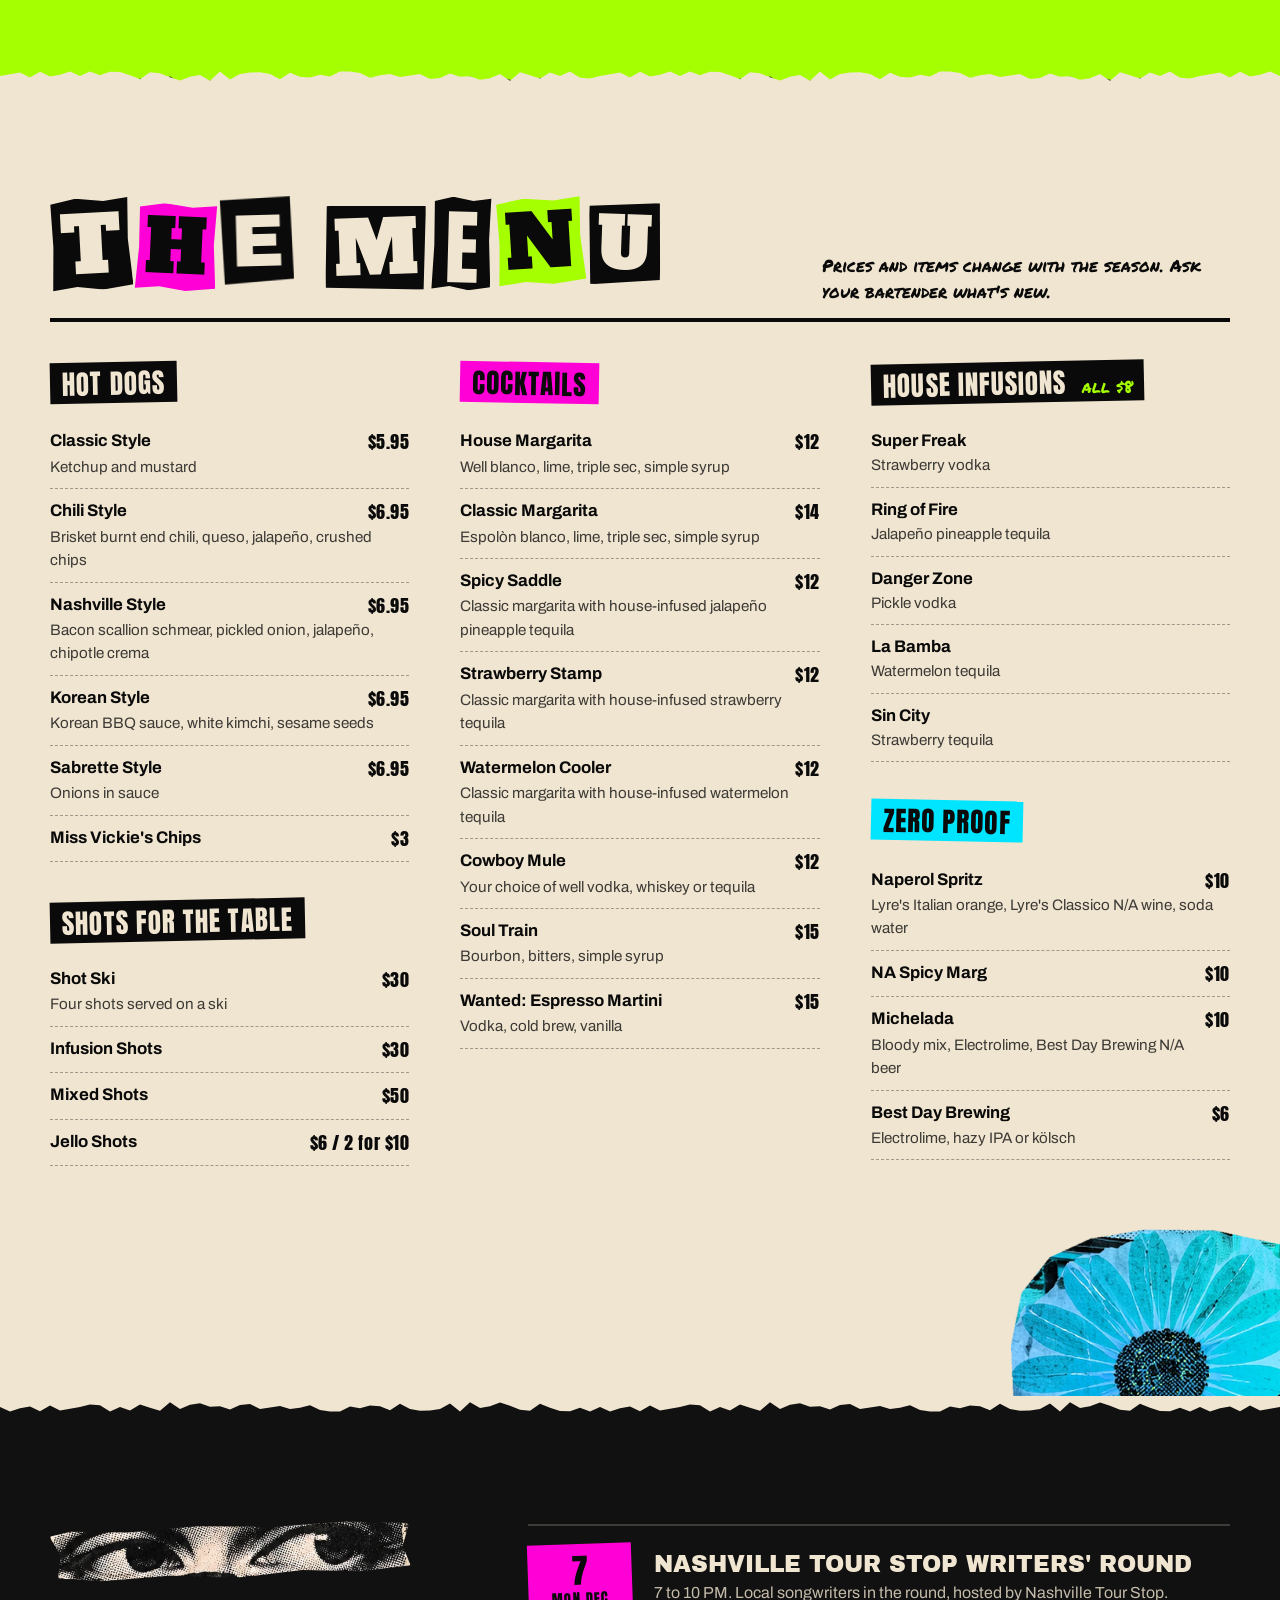
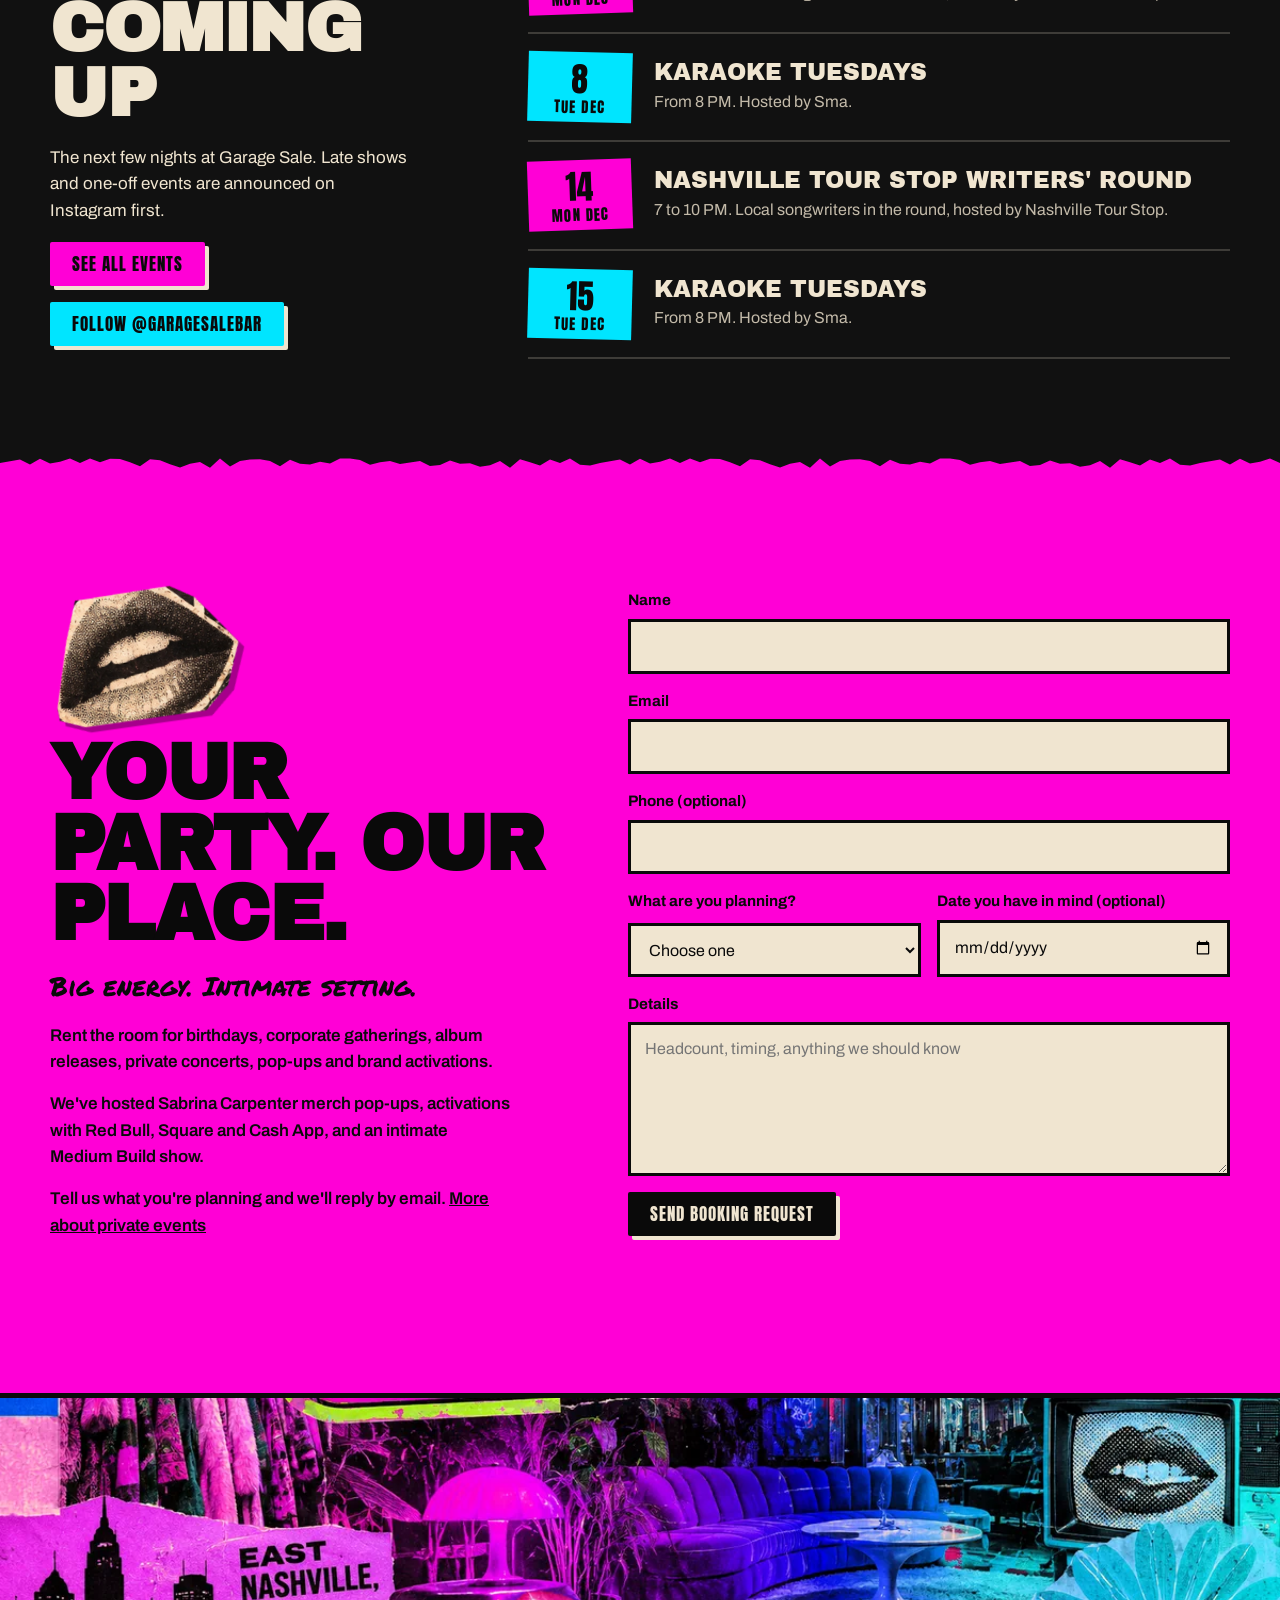
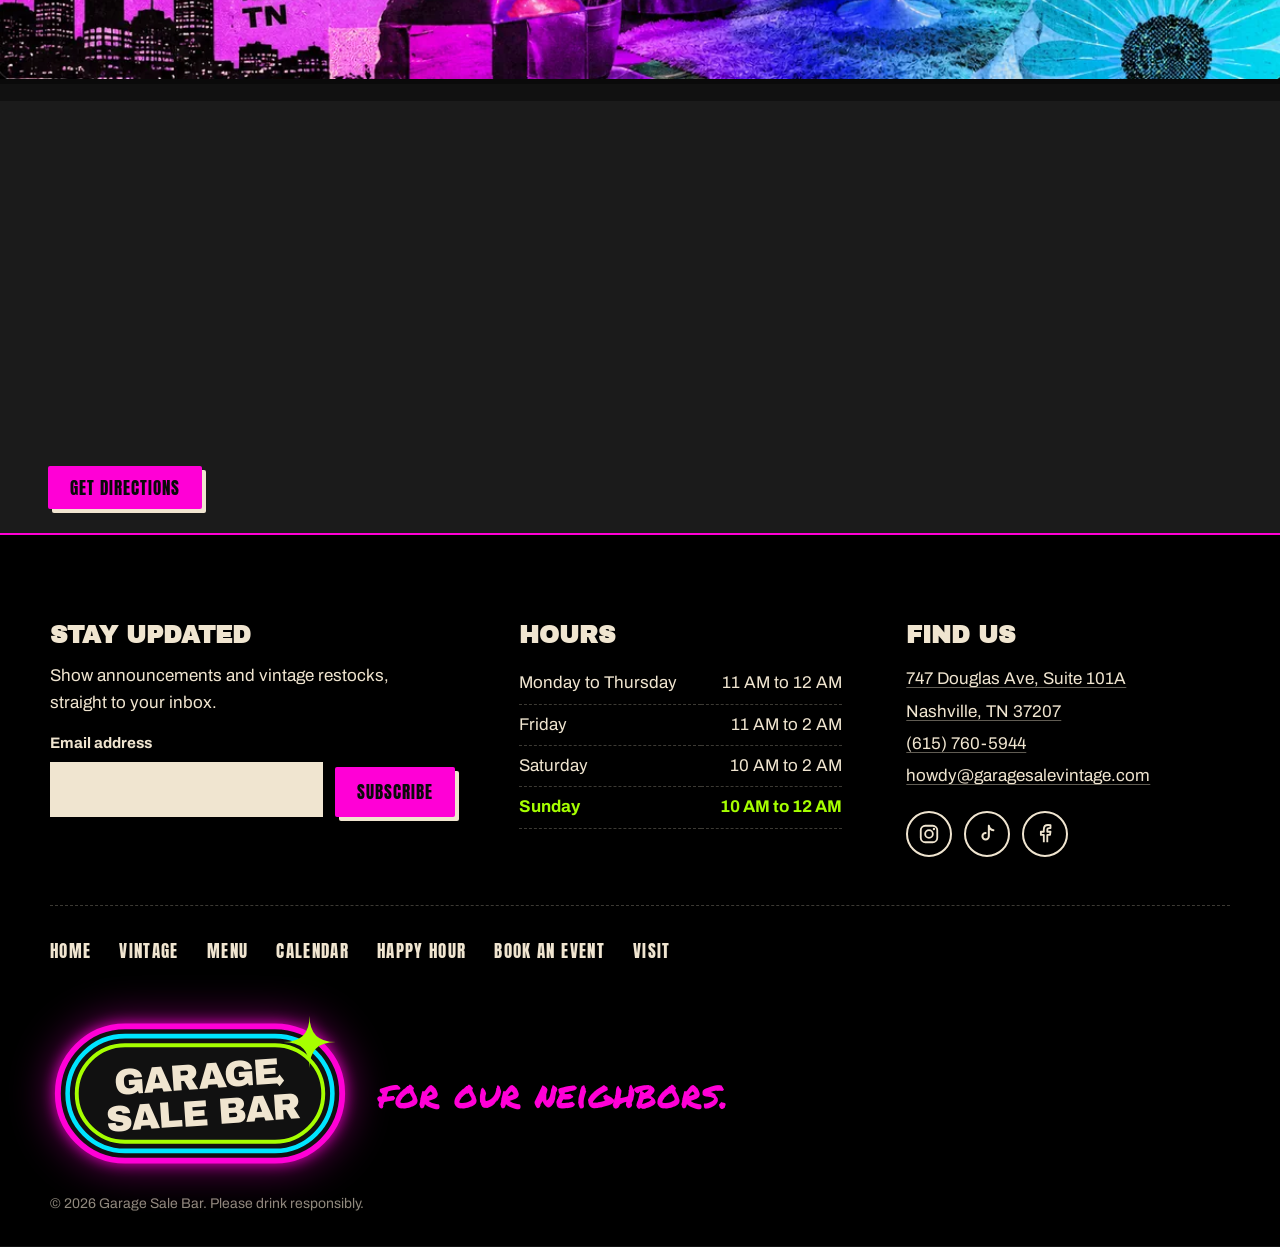
==== commit bb06da35: "Restyle the location line as torn-paper notes with stripe motif, script lettering and cutout NEW - H" ====
--- a/index.html
+++ b/index.html
@@ -13,7 +13,7 @@
 <link rel="icon" type="image/png" href="assets/img/favicon.png">
 <link rel="preload" href="assets/fonts/anton-latin-400-normal.woff2" as="font" type="font/woff2" crossorigin>
 <link rel="preload" href="assets/fonts/archivo-black-latin-400-normal.woff2" as="font" type="font/woff2" crossorigin>
-<link rel="stylesheet" href="css/styles.css?v=14">
+<link rel="stylesheet" href="css/styles.css?v=15">
 <script type="application/ld+json">
 {
   "@context": "https://schema.org",
@@ -161,7 +161,6 @@
       <h2 class="neon neon--blue">Vintage</h2>
       <p class="feature__kicker">Sipping sustainably.</p>
       <p>Only about one in ten pieces of clothing donated to thrift stores is ever sold. We give the good stuff a second life: racks from collectors, independent sellers, artists and emerging brands, each with its own identity and always rotating.</p>
-      <p class="family-note">This is the new East Nashville location for Garage Sale Vintage, which has additional locations in Nashville (Broadway) and Denver.</p>
       <p>Sell vintage? We offer vendors a busy, social room to sell in.</p>
       <div class="feature__actions">
         <a class="btn" href="vintage.html">More about vintage</a>
@@ -169,6 +168,10 @@
       </div>
     </div>
   </div>
+  <aside class="paper-note paper-note--pinned" aria-label="About this location">
+    <span class="paper-note__stripes" aria-hidden="true"></span>
+    <p>This is the <span class="sr-only">NEW</span><span class="ransom ransom--inline" data-ransom aria-hidden="true">NEW</span> East Nashville location for Garage Sale Vintage, which has additional locations in Nashville (Broadway) and Denver.</p>
+  </aside>
 </section>
 
 <!-- FEATURE: BAR -->
@@ -426,7 +429,7 @@
 
 <a class="to-top" href="#top" aria-label="Back to top"><svg viewBox="0 0 24 24" aria-hidden="true"><path d="M5 15l7-7 7 7" fill="none" stroke="currentColor" stroke-width="3" stroke-linecap="round" stroke-linejoin="round"/></svg></a>
 
-<script src="js/events-data.js?v=14" defer></script>
-<script src="js/main.js?v=14" defer></script>
+<script src="js/events-data.js?v=15" defer></script>
+<script src="js/main.js?v=15" defer></script>
 </body>
 </html>
--- a/css/styles.css
+++ b/css/styles.css
@@ -6,6 +6,7 @@
 @font-face { font-family: "Archivo"; src: url("../assets/fonts/archivo-latin-600-normal.woff2") format("woff2"); font-weight: 600; font-display: swap; }
 @font-face { font-family: "Archivo"; src: url("../assets/fonts/archivo-latin-700-normal.woff2") format("woff2"); font-weight: 700; font-display: swap; }
 @font-face { font-family: "Alfa Slab One"; src: url("../assets/fonts/alfa-slab-one-latin-400-normal.woff2") format("woff2"); font-weight: 400; font-display: swap; }
+@font-face { font-family: "Kaushan Script"; src: url("../assets/fonts/kaushan-script-latin-400-normal.woff2") format("woff2"); font-weight: 400; font-display: swap; }
 @font-face { font-family: "Permanent Marker"; src: url("../assets/fonts/permanent-marker-latin-400-normal.woff2") format("woff2"); font-weight: 400; font-display: swap; }
 
 :root {
@@ -21,6 +22,7 @@
   --f-display: "Archivo Black", "Arial Black", Impact, sans-serif;
   --f-cond: "Anton", "Arial Narrow", Impact, sans-serif;
   --f-hand: "Permanent Marker", "Comic Sans MS", cursive;
+  --f-script: "Kaushan Script", "Brush Script MT", cursive;
   --f-body: "Archivo", "Helvetica Neue", Arial, sans-serif;
 
   --nav-h: 84px;
@@ -223,8 +225,6 @@
 .cutout__w--green { background: var(--green); transform: rotate(3deg) translateY(3px); font-family: var(--f-cond); letter-spacing: .04em; }
 .hero__meta { font-size: 1rem; color: rgba(240, 229, 208, .82); margin-top: 6px; }
 .hero__meta span { color: var(--green); font-weight: 600; }
-.family-note { font-weight: 600; line-height: 1.45; color: var(--paper); max-width: 46ch; padding: 10px 14px; border-left: 4px solid var(--blue); background: rgba(0, 0, 0, .55); }
-.family-note--center { max-width: 62ch; margin: 0 auto clamp(36px, 5vw, 60px); text-align: center; border-left: 0; border-top: 4px solid var(--blue); padding: 14px 18px; font-size: 1.1rem; }
 
 /* ---------- Torn paper edges ---------- */
 .torn { position: relative; z-index: 2; }
@@ -734,7 +734,7 @@
 
 .racks { background: var(--black); padding: clamp(80px, 10vw, 130px) var(--gutter) clamp(64px, 8vw, 110px); }
 .racks__inner { max-width: var(--wrap); margin: 0 auto; }
-.racks__title { font-family: var(--f-display); text-transform: uppercase; font-size: clamp(2.2rem, 5vw, 4rem); line-height: .95; letter-spacing: -.02em; text-align: center; margin-bottom: clamp(20px, 3vw, 32px); }
+.racks__title { font-family: var(--f-display); text-transform: uppercase; font-size: clamp(2.2rem, 5vw, 4rem); line-height: .95; letter-spacing: -.02em; text-align: center; margin-bottom: clamp(36px, 5vw, 64px); }
 .racks__grid .strip__col { grid-row: span 4; }
 .racks__grid h3 { font-family: var(--f-display); font-weight: 400; font-size: clamp(1.25rem, 1.9vw, 1.6rem); text-transform: uppercase; line-height: 1.05; }
 .racks__grid .strip__icon { color: var(--blue); filter: drop-shadow(0 0 8px var(--blue)); }
@@ -792,7 +792,8 @@
 .ransom--xl { font-size: clamp(2.1rem, 5.6vw, 4.5rem); }
 /* on paper backgrounds the plain chips flip to ink so every letter still reads as a cutout */
 .torn--paper .ransom__l:not(.r1):not(.r3):not(.r6):not(.r8),
-.note .ransom__l:not(.r1):not(.r3):not(.r6):not(.r8) { background: var(--ink); color: var(--paper); }
+.note .ransom__l:not(.r1):not(.r3):not(.r6):not(.r8),
+.paper-note .ransom__l:not(.r1):not(.r3):not(.r6):not(.r8) { background: var(--ink); color: var(--paper); }
 .menu__head h2.ransom, .listing__head h2.ransom { letter-spacing: 0; }
 .racks__title.ransom.is-cut { justify-content: center; }
 
@@ -1020,3 +1021,37 @@
   .discoring__ring, .discoring__glow, .discoring__ball, .discoball__beams, .discoball__glow, .discoball__sway, .hphoto__lights, .hphoto__beams, .hphoto__spots, .hphoto__flare { animation: none; opacity: 1; }
   .hphoto__lights { opacity: .8; }
 }
+
+/* ---------- Location notes: torn paper, stripe motif, script lettering ---------- */
+.ransom--inline.is-cut { display: inline-flex; flex-wrap: nowrap; gap: 0; vertical-align: middle; padding: 0; margin: 0 .12em; font-size: 1.05em; }
+.paper-note { position: relative; z-index: 3; color: var(--ink); background: var(--paper); filter: drop-shadow(7px 9px 0 rgba(0, 0, 0, .6)); }
+.paper-note p { font-family: var(--f-script); font-size: clamp(1.3rem, 2vw, 1.65rem); line-height: 1.4; }
+.paper-note__stripes { display: block; background: repeating-linear-gradient(90deg,
+  var(--pink) 0 22px, var(--gold) 22px 44px, #00a79d 44px 66px, #2f6bff 66px 88px, var(--red) 88px 110px, var(--green) 110px 132px, var(--ink) 132px 154px); }
+
+/* home: a note torn on all four sides, stripe band across the top, pinned at the foot of the Vintage section */
+.paper-note--pinned {
+  position: absolute; right: max(var(--gutter), calc(50% - 590px)); bottom: clamp(36px, 6vh, 72px); width: min(430px, 42vw);
+  padding: 0 26px 28px; transform: rotate(-2.5deg);
+  clip-path: polygon(0 3%, 5% 0, 13% 2%, 24% 0, 37% 3%, 50% 0, 63% 2%, 77% 0, 90% 3%, 100% 1%, 98% 16%, 100% 31%, 97% 47%, 100% 63%, 98% 80%, 100% 96%, 91% 100%, 78% 97%, 64% 100%, 50% 97%, 35% 100%, 21% 97%, 8% 100%, 0 97%, 2% 81%, 0 64%, 3% 48%, 0 32%, 2% 15%);
+}
+.paper-note--pinned .paper-note__stripes { height: 26px; margin: 0 -26px 20px; }
+.feature--vintage { padding-bottom: clamp(190px, 26vh, 280px); }
+
+/* vintage page: a wide strip torn at both ends, stripe block down the left side, below the three columns */
+.paper-note--strip {
+  display: grid; grid-template-columns: clamp(54px, 9vw, 110px) minmax(0, 1fr); align-items: stretch;
+  max-width: 900px; margin: clamp(48px, 7vw, 84px) auto 0; transform: rotate(1.4deg);
+  clip-path: polygon(0 8%, 1.5% 0, 3% 9%, 100% 0, 98.5% 14%, 100% 30%, 98% 47%, 100% 64%, 98.5% 82%, 100% 100%, 3% 92%, 1.5% 100%, 0 90%, 1.5% 72%, 0 55%, 2% 38%, 0 22%);
+}
+.paper-note--strip .paper-note__stripes { background: repeating-linear-gradient(0deg,
+  var(--pink) 0 16px, var(--gold) 16px 32px, #00a79d 32px 48px, #2f6bff 48px 64px, var(--red) 64px 80px, var(--green) 80px 96px, var(--ink) 96px 112px); }
+.paper-note--strip p { padding: clamp(22px, 3vw, 34px) clamp(22px, 4vw, 44px) clamp(24px, 3.2vw, 36px) clamp(18px, 3vw, 32px); font-size: clamp(1.35rem, 2.3vw, 1.9rem); }
+.paper-note--strip .ransom--inline { font-size: 1.2em; }
+.racks { padding-bottom: clamp(110px, 13vw, 190px); }
+
+@media (max-width: 900px) {
+  .paper-note--pinned { position: relative; right: auto; bottom: auto; width: auto; max-width: 420px; margin: 34px 0 0; }
+  .feature--vintage { padding-bottom: 96px; }
+  .racks { padding-bottom: 150px; }
+}
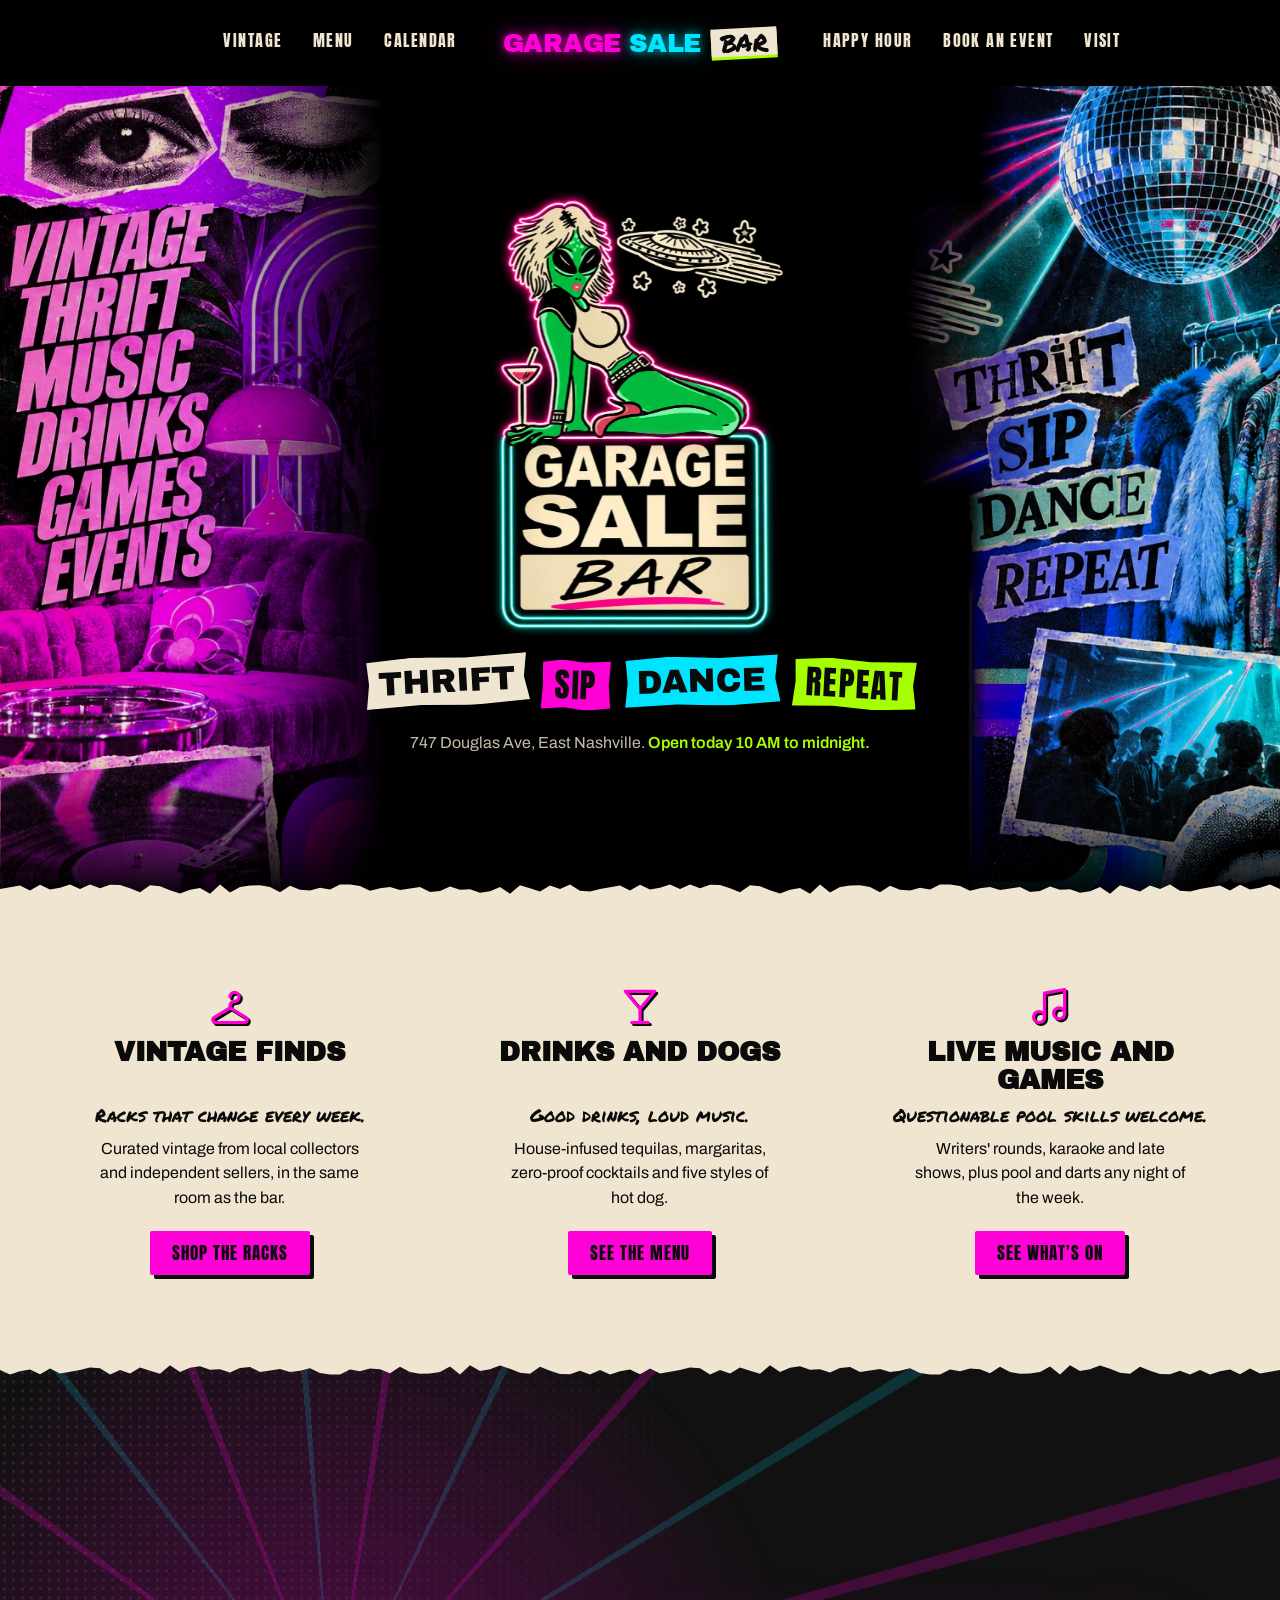
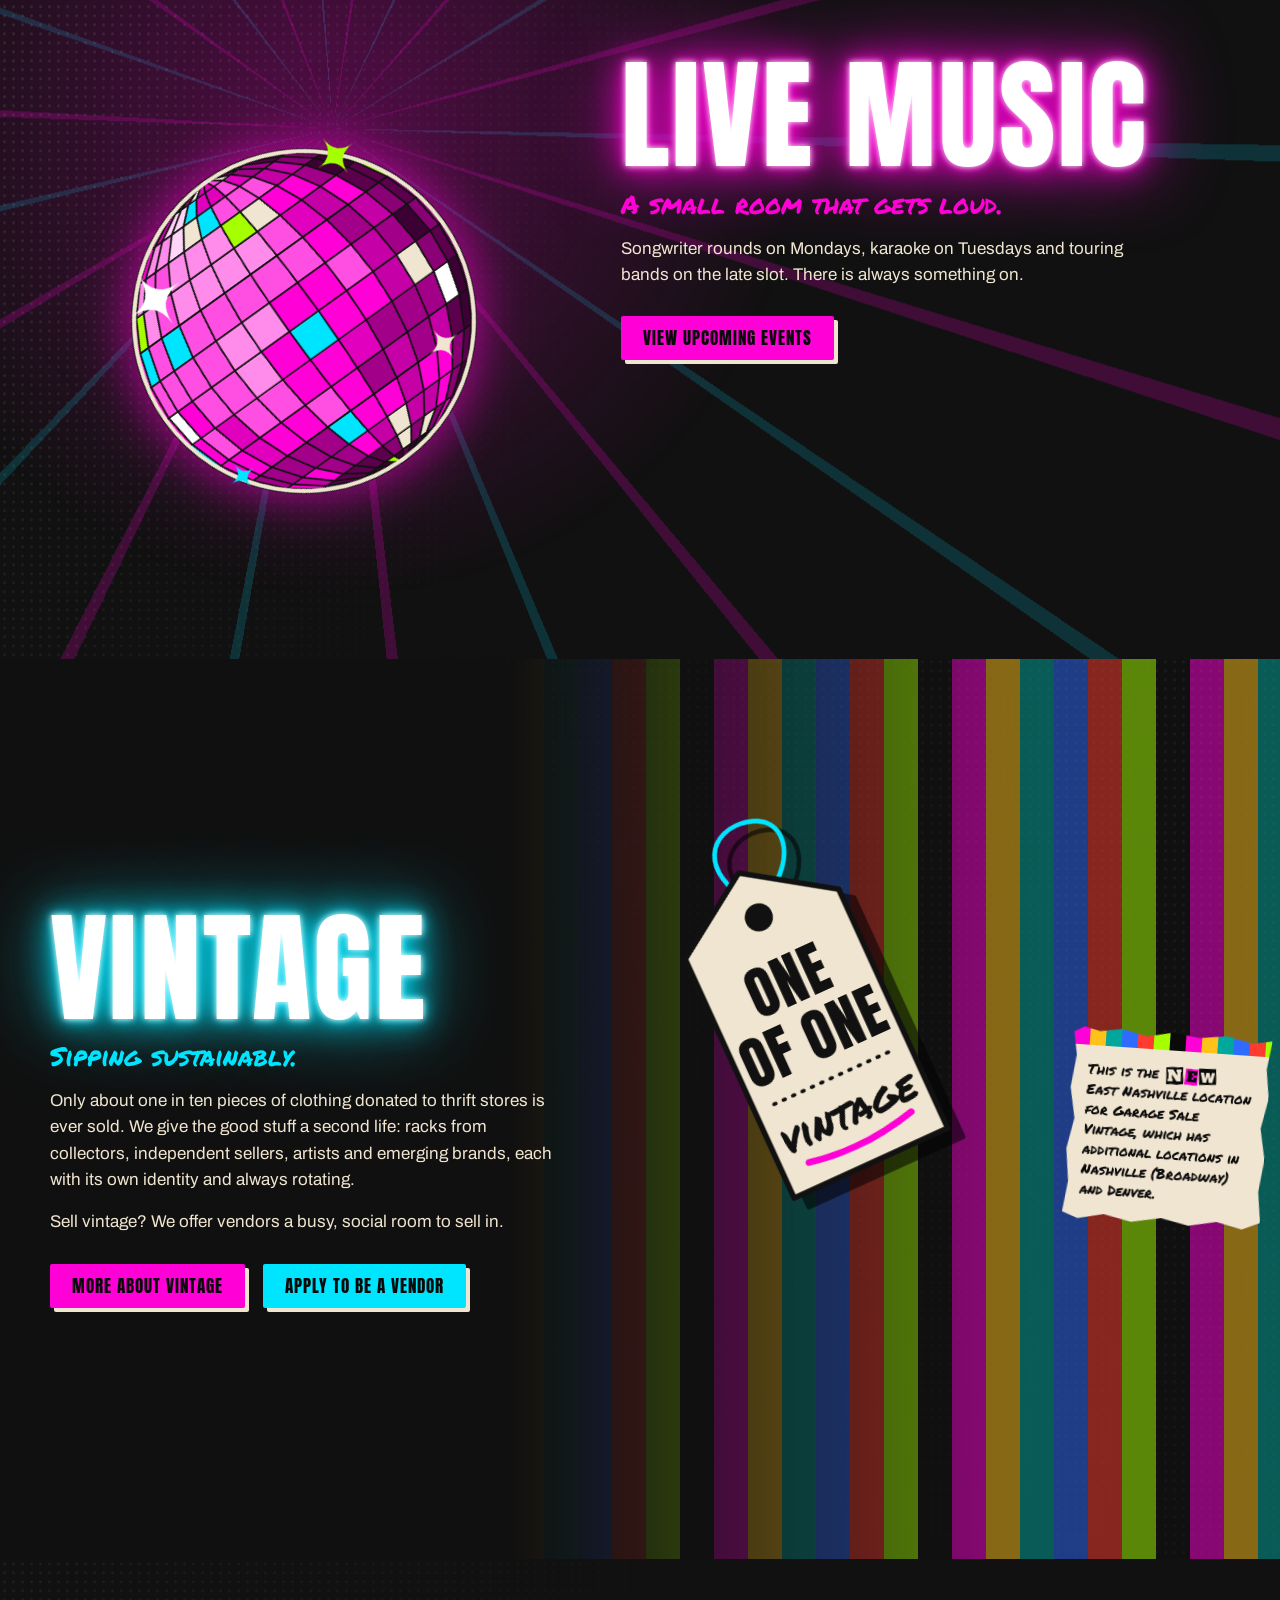
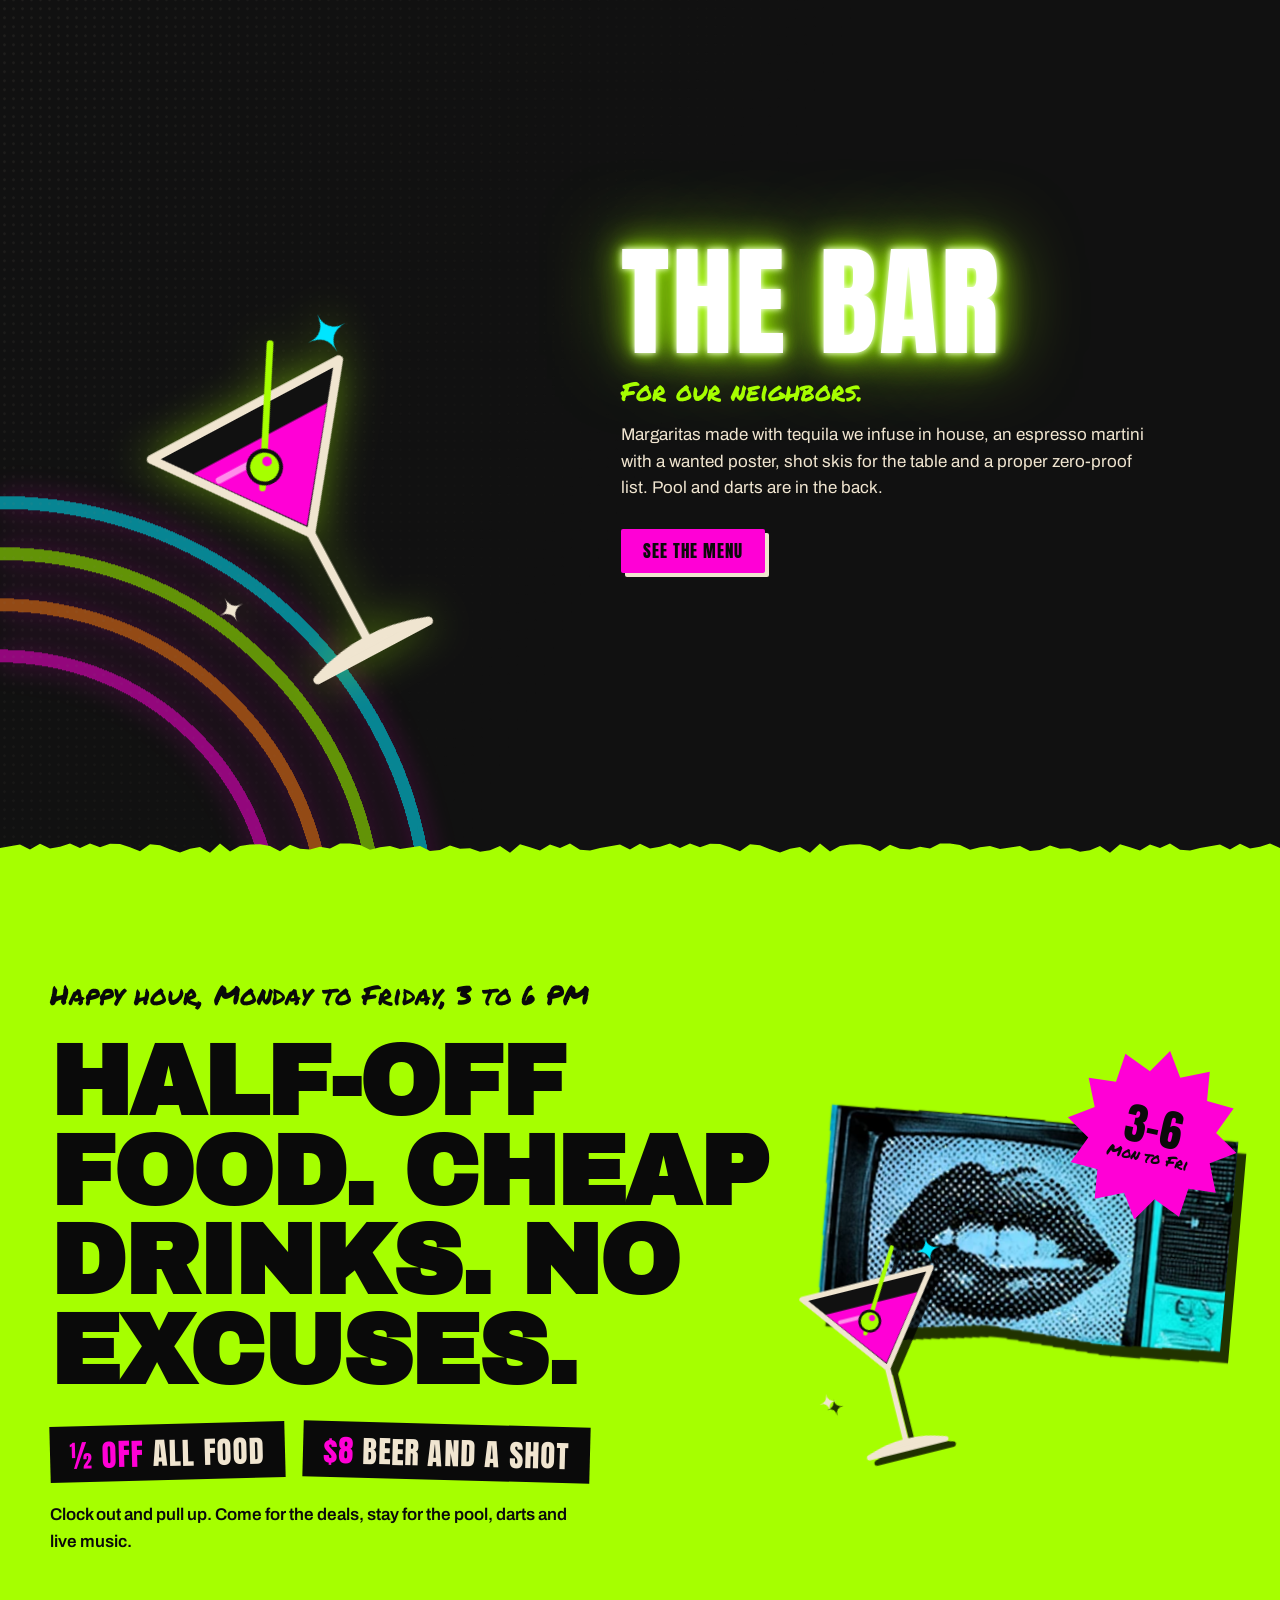
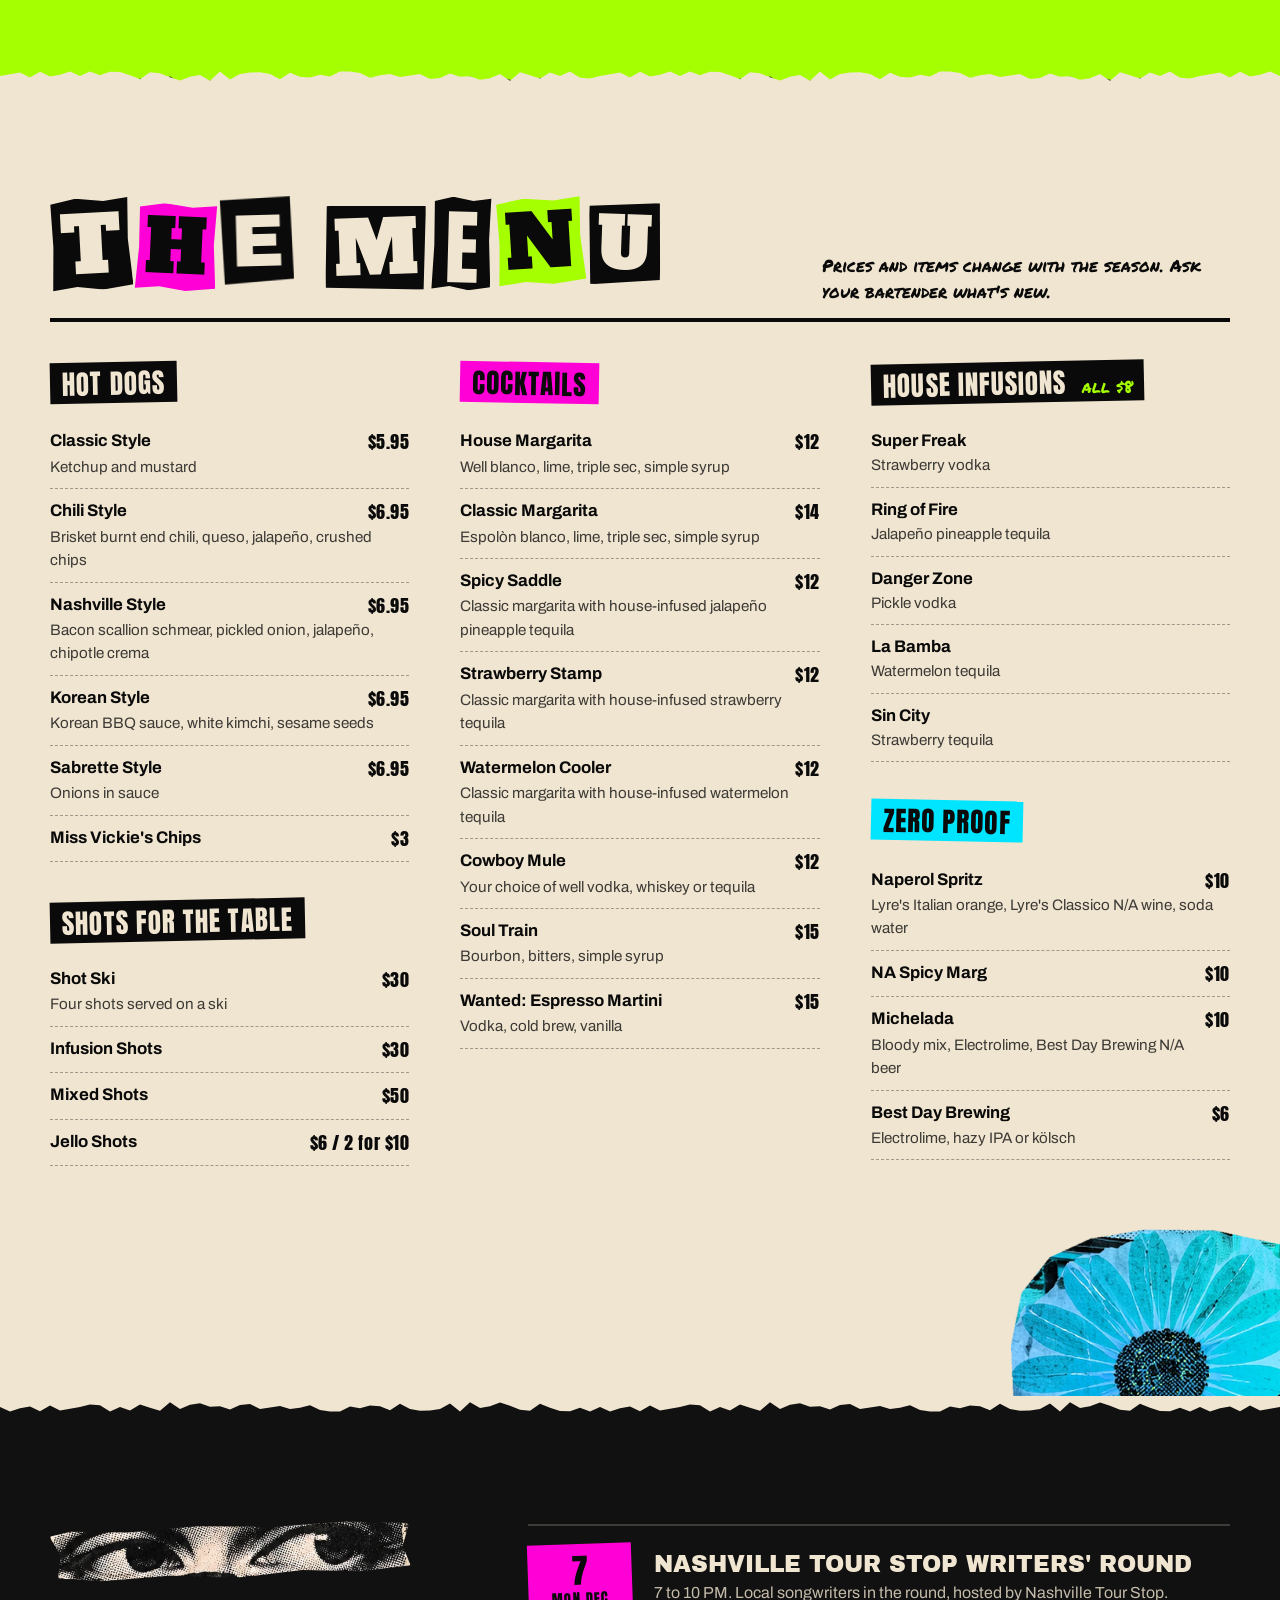
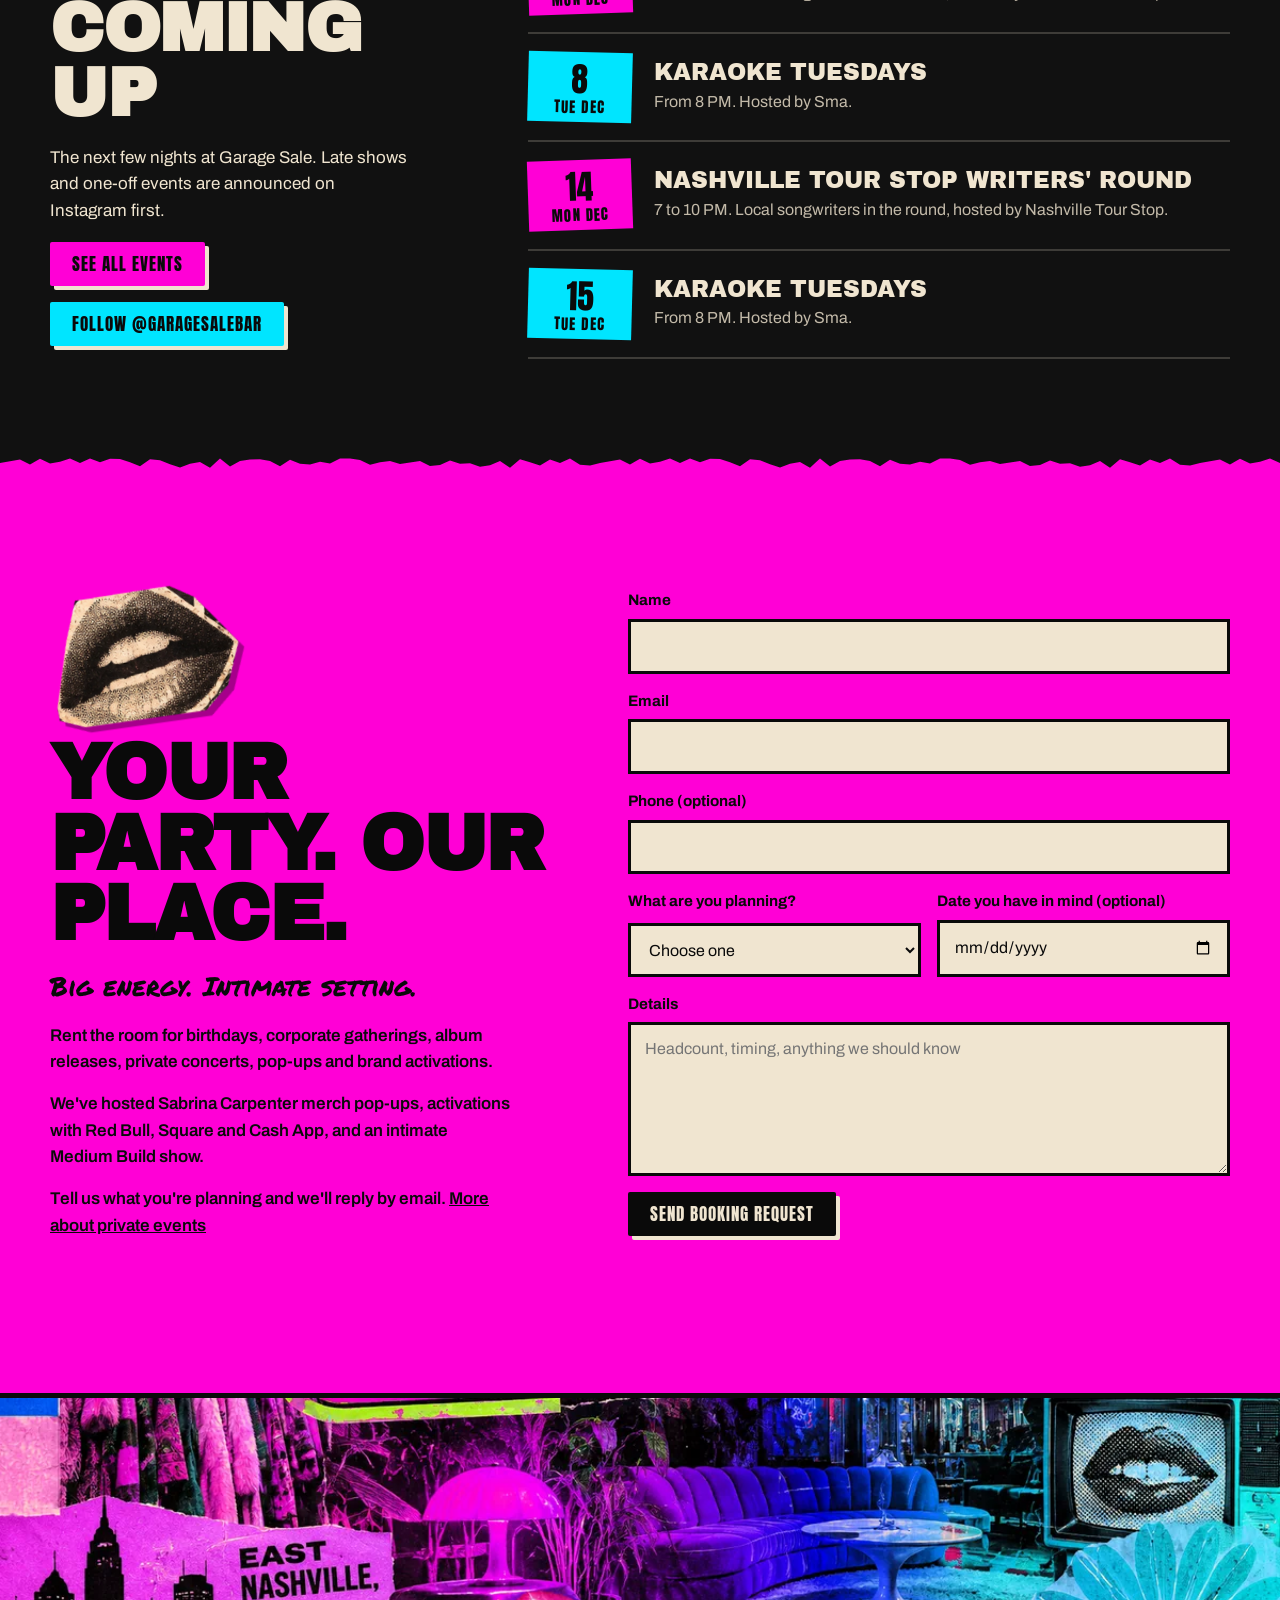
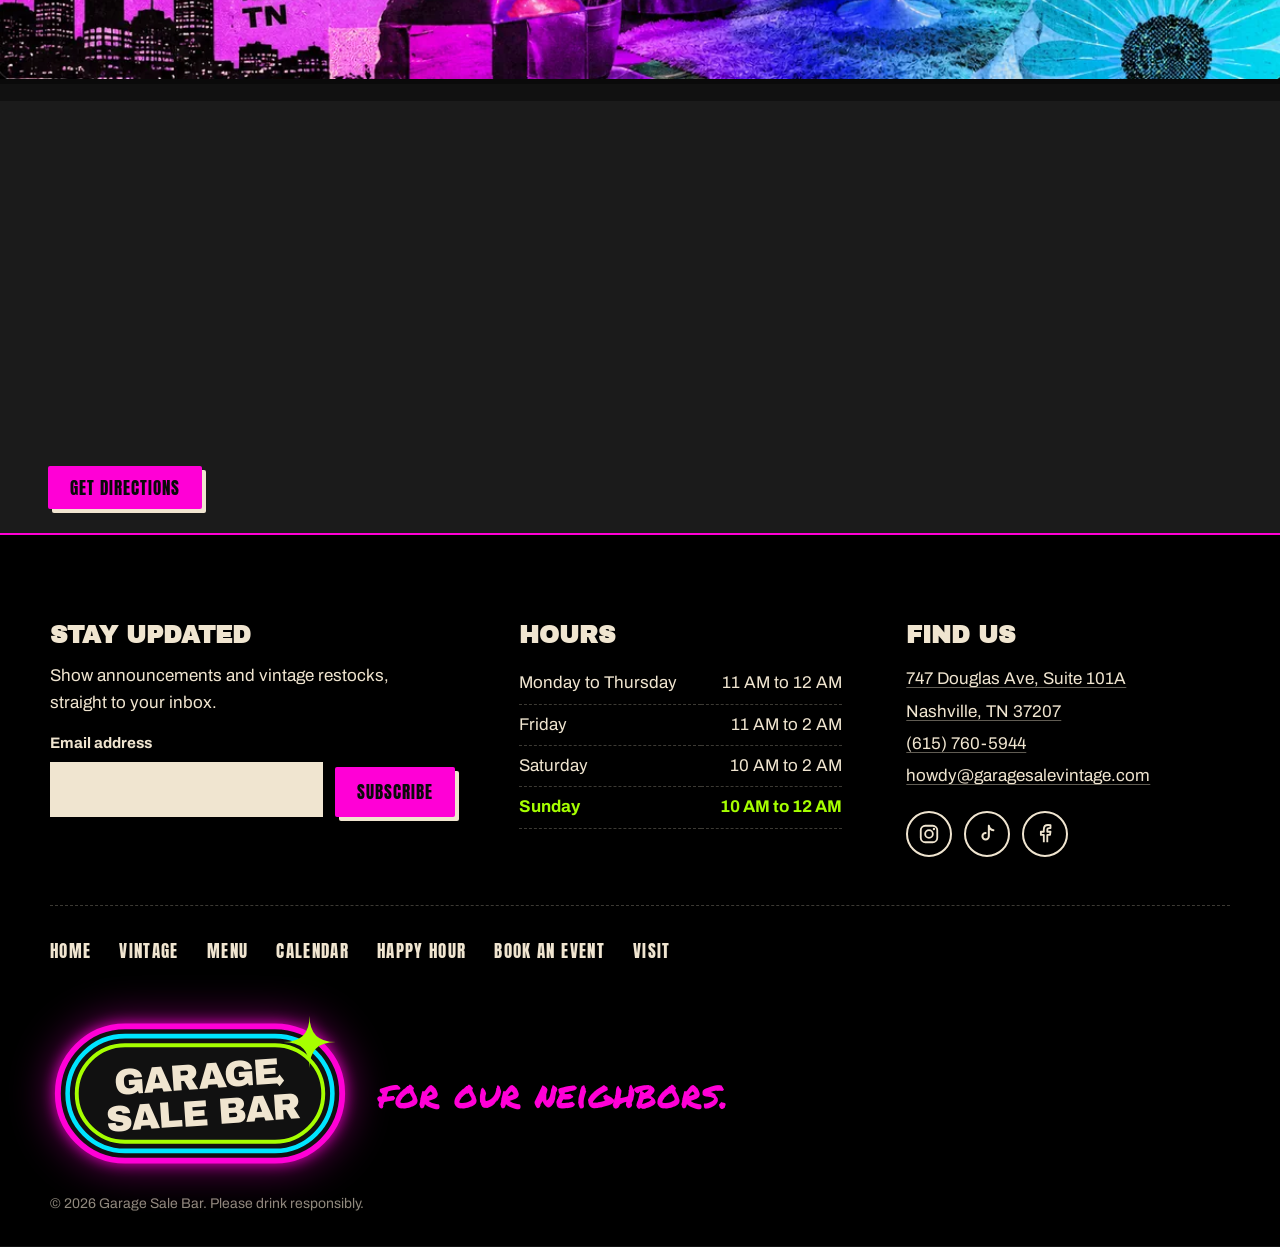
==== commit 97a0597f: "Location notes: marker lettering, smaller, home note moved beside the price tag Co-Authored-By: Clau" ====
--- a/index.html
+++ b/index.html
@@ -13,7 +13,7 @@
 <link rel="icon" type="image/png" href="assets/img/favicon.png">
 <link rel="preload" href="assets/fonts/anton-latin-400-normal.woff2" as="font" type="font/woff2" crossorigin>
 <link rel="preload" href="assets/fonts/archivo-black-latin-400-normal.woff2" as="font" type="font/woff2" crossorigin>
-<link rel="stylesheet" href="css/styles.css?v=15">
+<link rel="stylesheet" href="css/styles.css?v=16">
 <script type="application/ld+json">
 {
   "@context": "https://schema.org",
@@ -429,7 +429,7 @@
 
 <a class="to-top" href="#top" aria-label="Back to top"><svg viewBox="0 0 24 24" aria-hidden="true"><path d="M5 15l7-7 7 7" fill="none" stroke="currentColor" stroke-width="3" stroke-linecap="round" stroke-linejoin="round"/></svg></a>
 
-<script src="js/events-data.js?v=15" defer></script>
-<script src="js/main.js?v=15" defer></script>
+<script src="js/events-data.js?v=16" defer></script>
+<script src="js/main.js?v=16" defer></script>
 </body>
 </html>
--- a/css/styles.css
+++ b/css/styles.css
@@ -6,7 +6,6 @@
 @font-face { font-family: "Archivo"; src: url("../assets/fonts/archivo-latin-600-normal.woff2") format("woff2"); font-weight: 600; font-display: swap; }
 @font-face { font-family: "Archivo"; src: url("../assets/fonts/archivo-latin-700-normal.woff2") format("woff2"); font-weight: 700; font-display: swap; }
 @font-face { font-family: "Alfa Slab One"; src: url("../assets/fonts/alfa-slab-one-latin-400-normal.woff2") format("woff2"); font-weight: 400; font-display: swap; }
-@font-face { font-family: "Kaushan Script"; src: url("../assets/fonts/kaushan-script-latin-400-normal.woff2") format("woff2"); font-weight: 400; font-display: swap; }
 @font-face { font-family: "Permanent Marker"; src: url("../assets/fonts/permanent-marker-latin-400-normal.woff2") format("woff2"); font-weight: 400; font-display: swap; }
 
 :root {
@@ -22,7 +21,6 @@
   --f-display: "Archivo Black", "Arial Black", Impact, sans-serif;
   --f-cond: "Anton", "Arial Narrow", Impact, sans-serif;
   --f-hand: "Permanent Marker", "Comic Sans MS", cursive;
-  --f-script: "Kaushan Script", "Brush Script MT", cursive;
   --f-body: "Archivo", "Helvetica Neue", Arial, sans-serif;
 
   --nav-h: 84px;
@@ -1022,36 +1020,37 @@
   .hphoto__lights { opacity: .8; }
 }
 
-/* ---------- Location notes: torn paper, stripe motif, script lettering ---------- */
+/* ---------- Location notes: torn paper, stripe motif, marker lettering ---------- */
 .ransom--inline.is-cut { display: inline-flex; flex-wrap: nowrap; gap: 0; vertical-align: middle; padding: 0; margin: 0 .12em; font-size: 1.05em; }
-.paper-note { position: relative; z-index: 3; color: var(--ink); background: var(--paper); filter: drop-shadow(7px 9px 0 rgba(0, 0, 0, .6)); }
-.paper-note p { font-family: var(--f-script); font-size: clamp(1.3rem, 2vw, 1.65rem); line-height: 1.4; }
+.paper-note { position: relative; z-index: 3; color: var(--ink); background: var(--paper); filter: drop-shadow(6px 8px 0 rgba(0, 0, 0, .6)); }
+.paper-note p { font-family: var(--f-hand); font-size: 1rem; line-height: 1.45; }
 .paper-note__stripes { display: block; background: repeating-linear-gradient(90deg,
-  var(--pink) 0 22px, var(--gold) 22px 44px, #00a79d 44px 66px, #2f6bff 66px 88px, var(--red) 88px 110px, var(--green) 110px 132px, var(--ink) 132px 154px); }
-
-/* home: a note torn on all four sides, stripe band across the top, pinned at the foot of the Vintage section */
+  var(--pink) 0 16px, var(--gold) 16px 32px, #00a79d 32px 48px, #2f6bff 48px 64px, var(--red) 64px 80px, var(--green) 80px 96px, var(--ink) 96px 112px); }
+
+/* home: small note torn on all four sides, stripe band across the top, to the right of the price tag */
 .paper-note--pinned {
-  position: absolute; right: max(var(--gutter), calc(50% - 590px)); bottom: clamp(36px, 6vh, 72px); width: min(430px, 42vw);
-  padding: 0 26px 28px; transform: rotate(-2.5deg);
+  position: absolute; right: max(14px, calc(50% - 706px)); top: 50%; width: clamp(165px, 15.5vw, 228px);
+  padding: 0 16px 20px; transform: translateY(-40%) rotate(4deg);
   clip-path: polygon(0 3%, 5% 0, 13% 2%, 24% 0, 37% 3%, 50% 0, 63% 2%, 77% 0, 90% 3%, 100% 1%, 98% 16%, 100% 31%, 97% 47%, 100% 63%, 98% 80%, 100% 96%, 91% 100%, 78% 97%, 64% 100%, 50% 97%, 35% 100%, 21% 97%, 8% 100%, 0 97%, 2% 81%, 0 64%, 3% 48%, 0 32%, 2% 15%);
 }
-.paper-note--pinned .paper-note__stripes { height: 26px; margin: 0 -26px 20px; }
-.feature--vintage { padding-bottom: clamp(190px, 26vh, 280px); }
-
-/* vintage page: a wide strip torn at both ends, stripe block down the left side, below the three columns */
+.paper-note--pinned .paper-note__stripes { height: 18px; margin: 0 -16px 14px; }
+.paper-note--pinned p { font-size: clamp(.86rem, 1.05vw, 1rem); }
+.feature--vintage .floater--tag { justify-self: start; margin-left: clamp(0px, 2vw, 40px); width: min(76%, 300px); }
+
+/* vintage page: narrow strip torn at both ends, stripe block down the left side, below the three columns */
 .paper-note--strip {
-  display: grid; grid-template-columns: clamp(54px, 9vw, 110px) minmax(0, 1fr); align-items: stretch;
-  max-width: 900px; margin: clamp(48px, 7vw, 84px) auto 0; transform: rotate(1.4deg);
+  display: grid; grid-template-columns: clamp(40px, 6vw, 64px) minmax(0, 1fr); align-items: stretch;
+  max-width: 600px; margin: clamp(44px, 6vw, 72px) auto 0; transform: rotate(-3deg);
   clip-path: polygon(0 8%, 1.5% 0, 3% 9%, 100% 0, 98.5% 14%, 100% 30%, 98% 47%, 100% 64%, 98.5% 82%, 100% 100%, 3% 92%, 1.5% 100%, 0 90%, 1.5% 72%, 0 55%, 2% 38%, 0 22%);
 }
 .paper-note--strip .paper-note__stripes { background: repeating-linear-gradient(0deg,
-  var(--pink) 0 16px, var(--gold) 16px 32px, #00a79d 32px 48px, #2f6bff 48px 64px, var(--red) 64px 80px, var(--green) 80px 96px, var(--ink) 96px 112px); }
-.paper-note--strip p { padding: clamp(22px, 3vw, 34px) clamp(22px, 4vw, 44px) clamp(24px, 3.2vw, 36px) clamp(18px, 3vw, 32px); font-size: clamp(1.35rem, 2.3vw, 1.9rem); }
-.paper-note--strip .ransom--inline { font-size: 1.2em; }
+  var(--pink) 0 12px, var(--gold) 12px 24px, #00a79d 24px 36px, #2f6bff 36px 48px, var(--red) 48px 60px, var(--green) 60px 72px, var(--ink) 72px 84px); }
+.paper-note--strip p { padding: 20px 26px 22px 18px; font-size: clamp(1rem, 1.5vw, 1.15rem); }
 .racks { padding-bottom: clamp(110px, 13vw, 190px); }
 
 @media (max-width: 900px) {
-  .paper-note--pinned { position: relative; right: auto; bottom: auto; width: auto; max-width: 420px; margin: 34px 0 0; }
-  .feature--vintage { padding-bottom: 96px; }
+  .paper-note--pinned { position: relative; right: auto; top: auto; width: auto; max-width: 300px; margin: 30px 0 0; transform: rotate(3deg); }
+  .paper-note--pinned p { font-size: .95rem; }
+  .feature--vintage .floater--tag { justify-self: center; margin-left: 0; }
   .racks { padding-bottom: 150px; }
 }
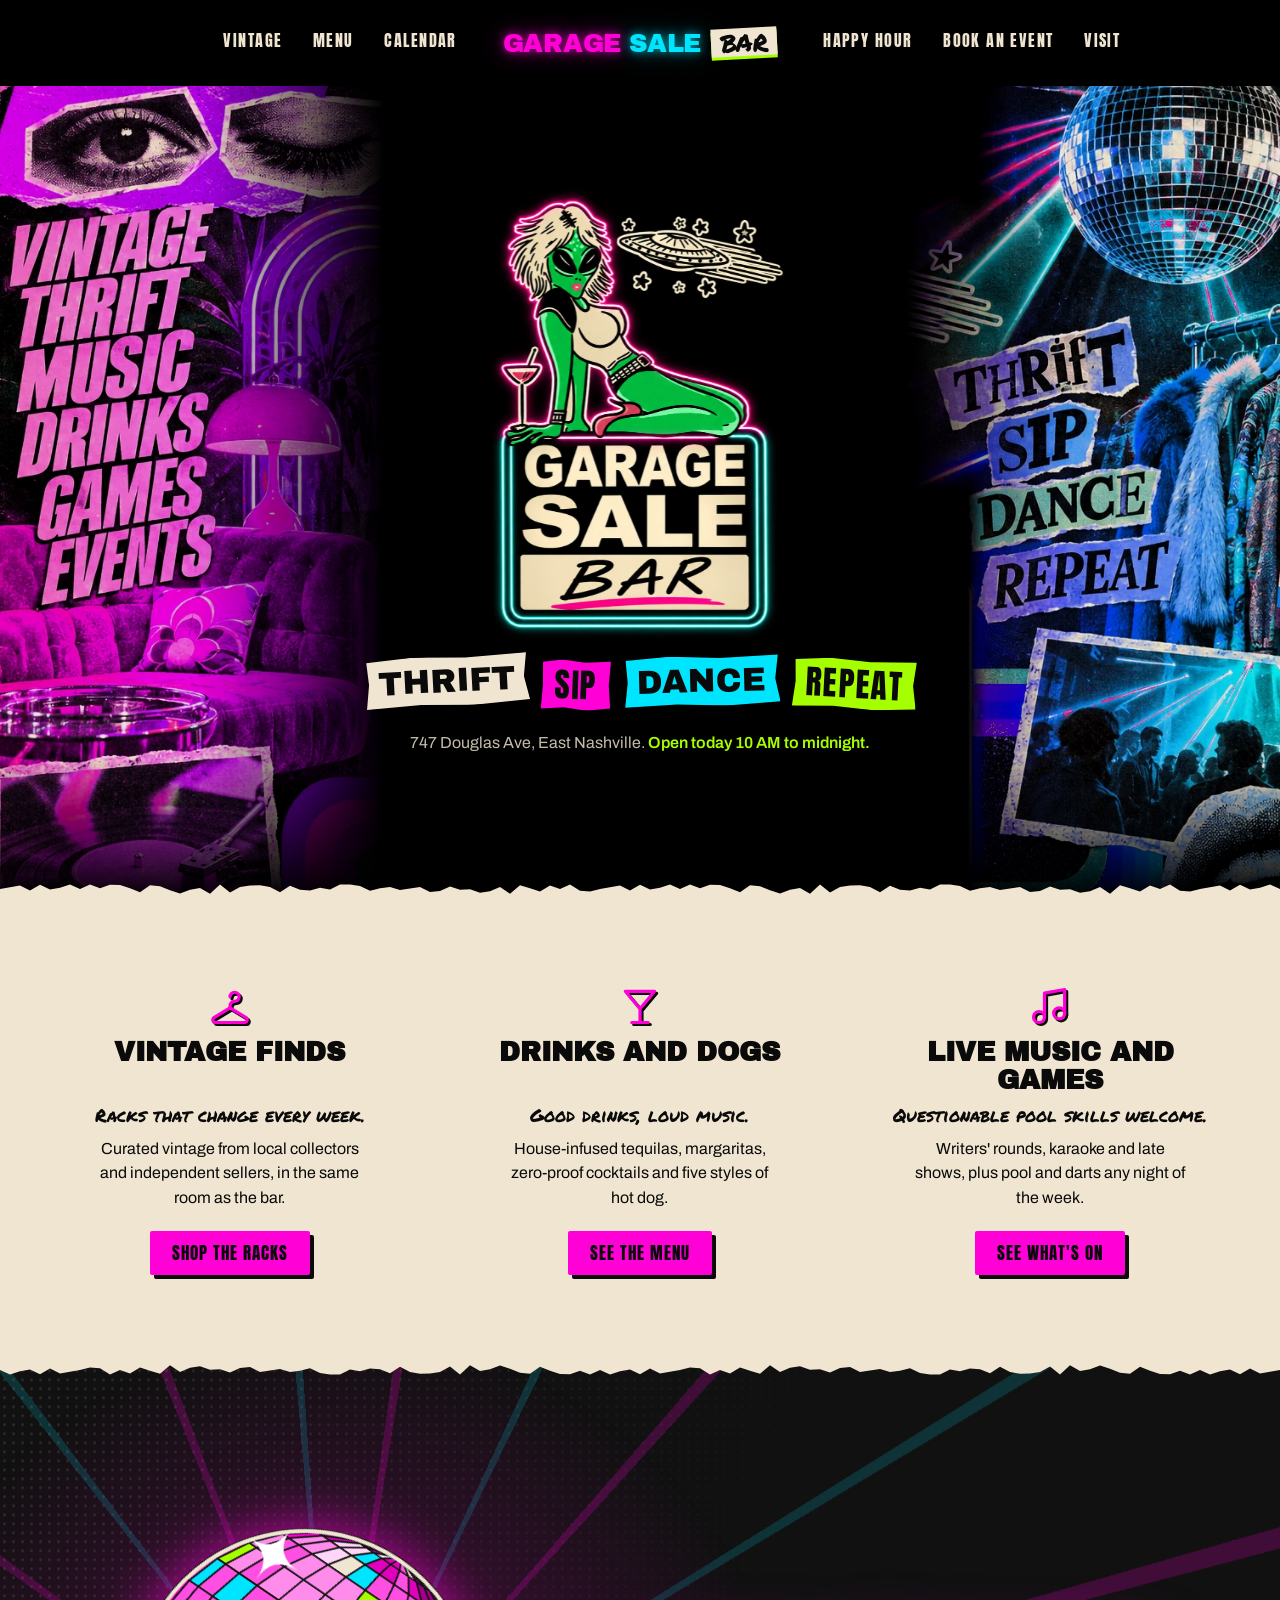
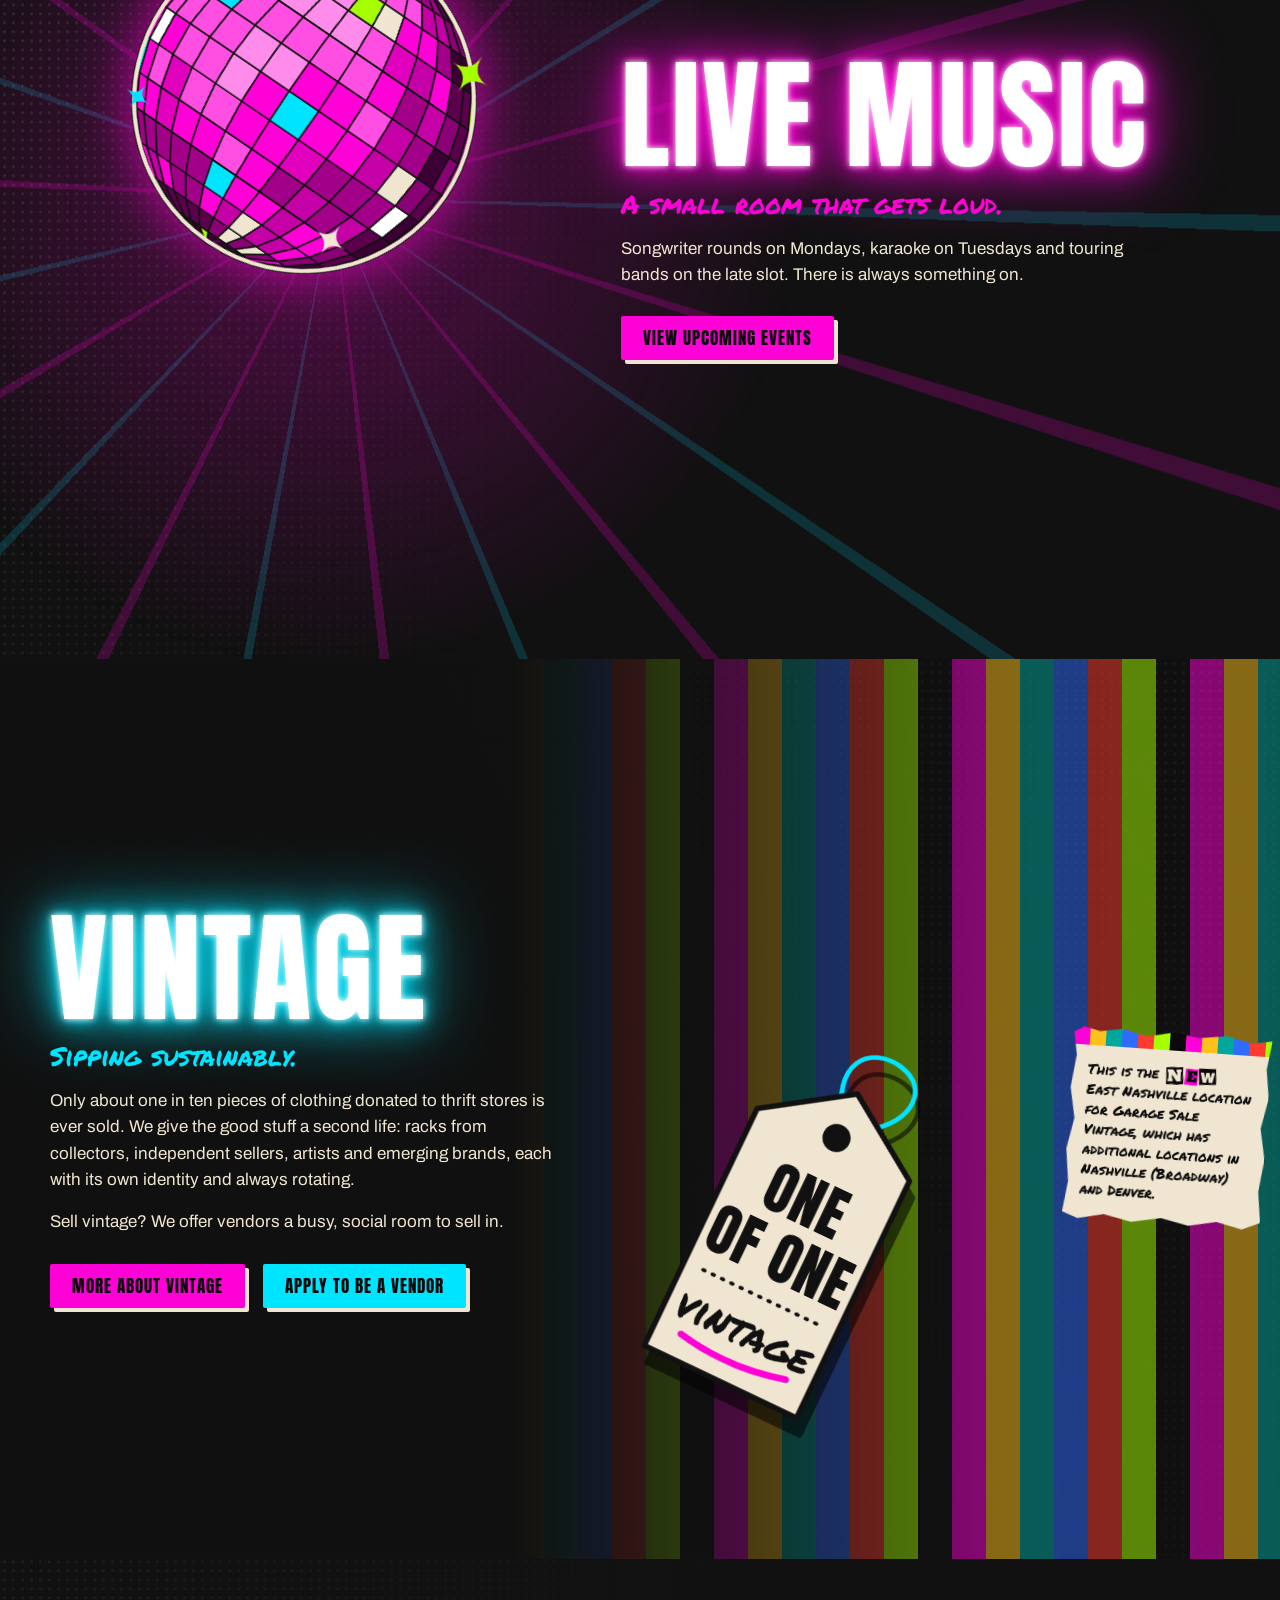
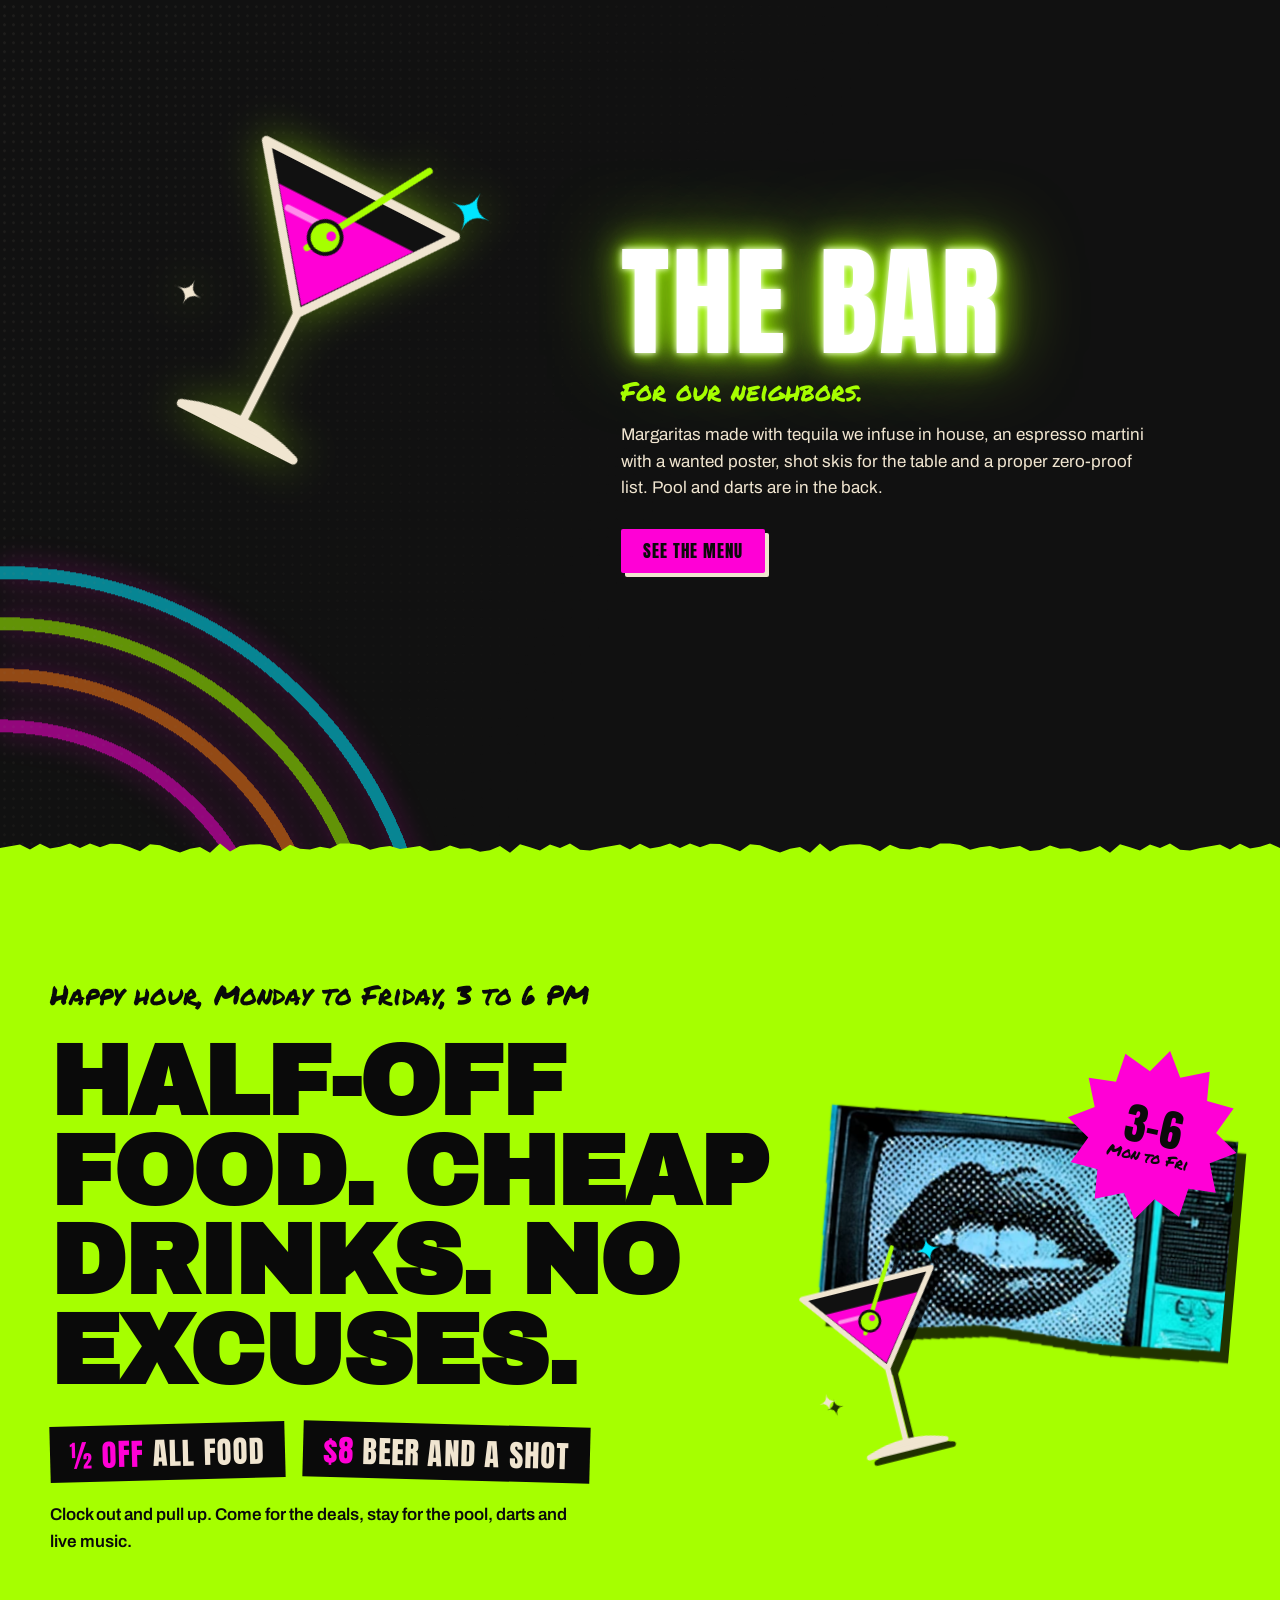
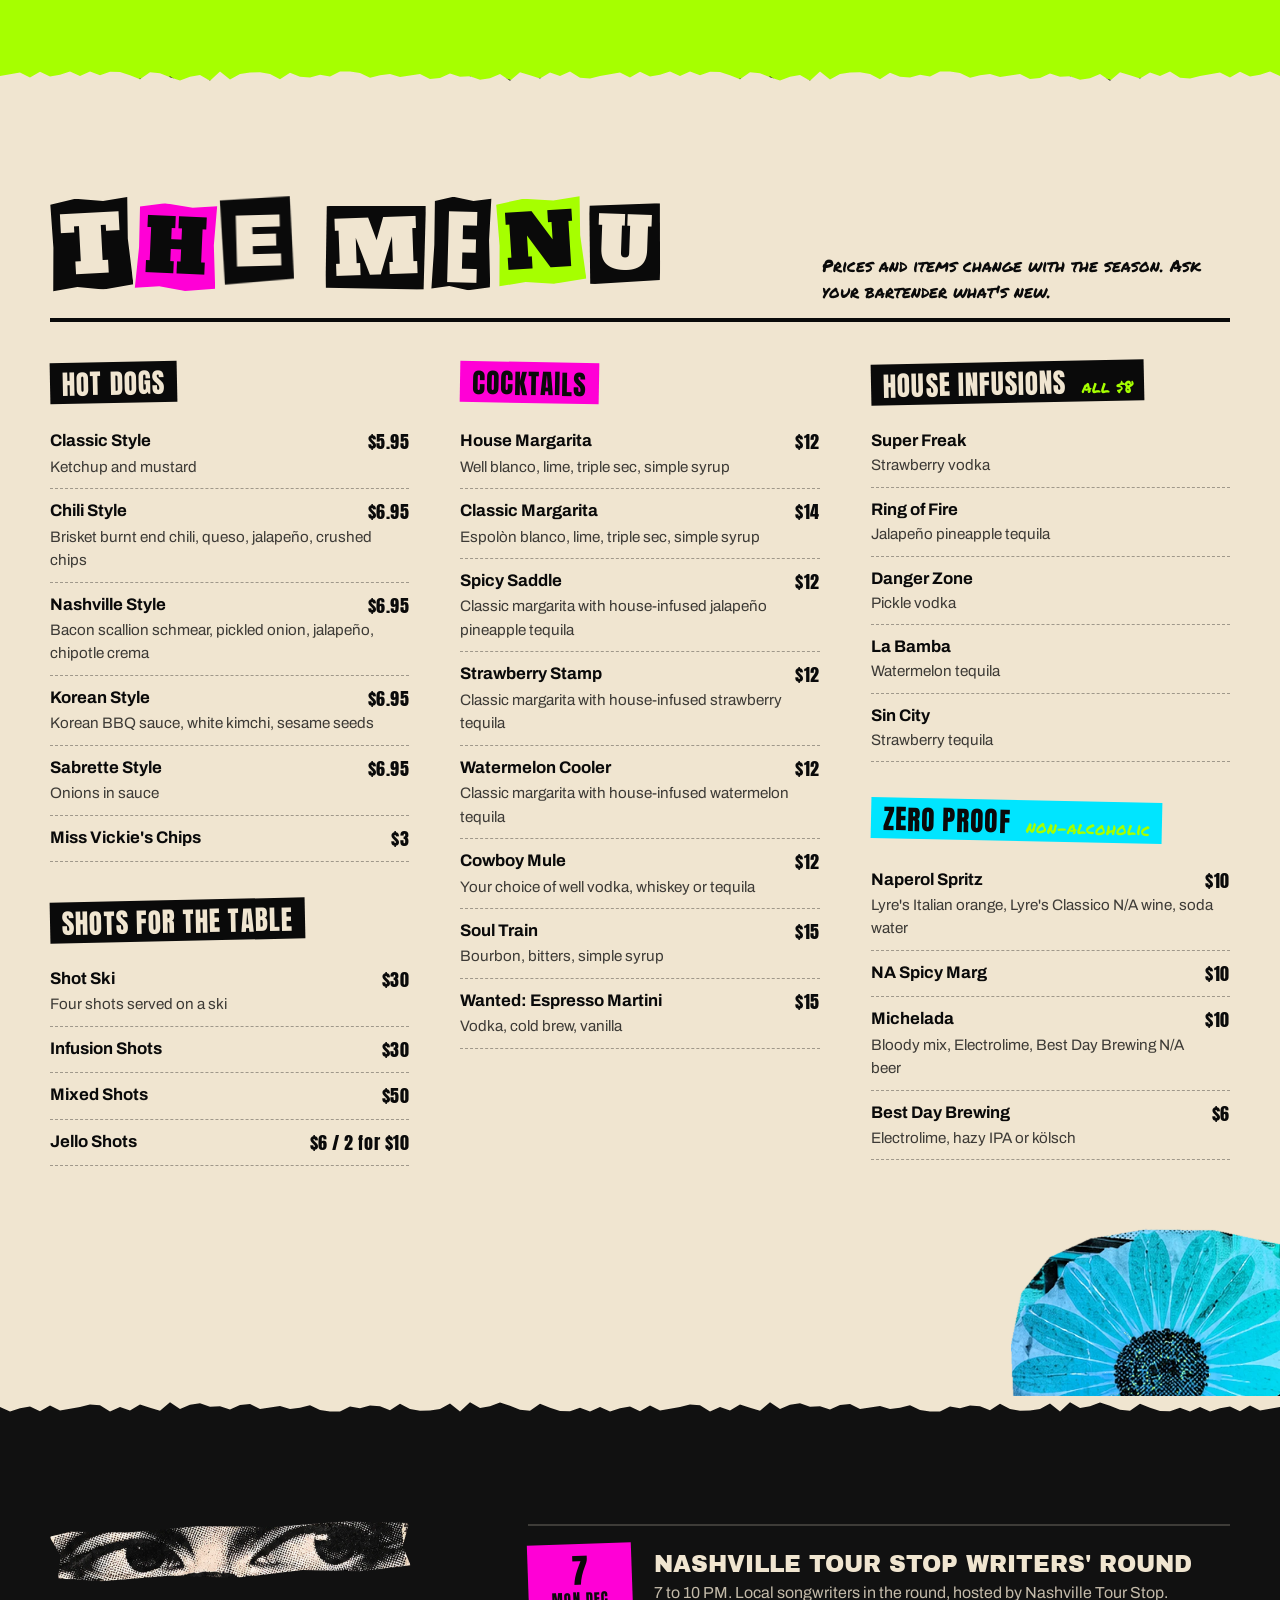
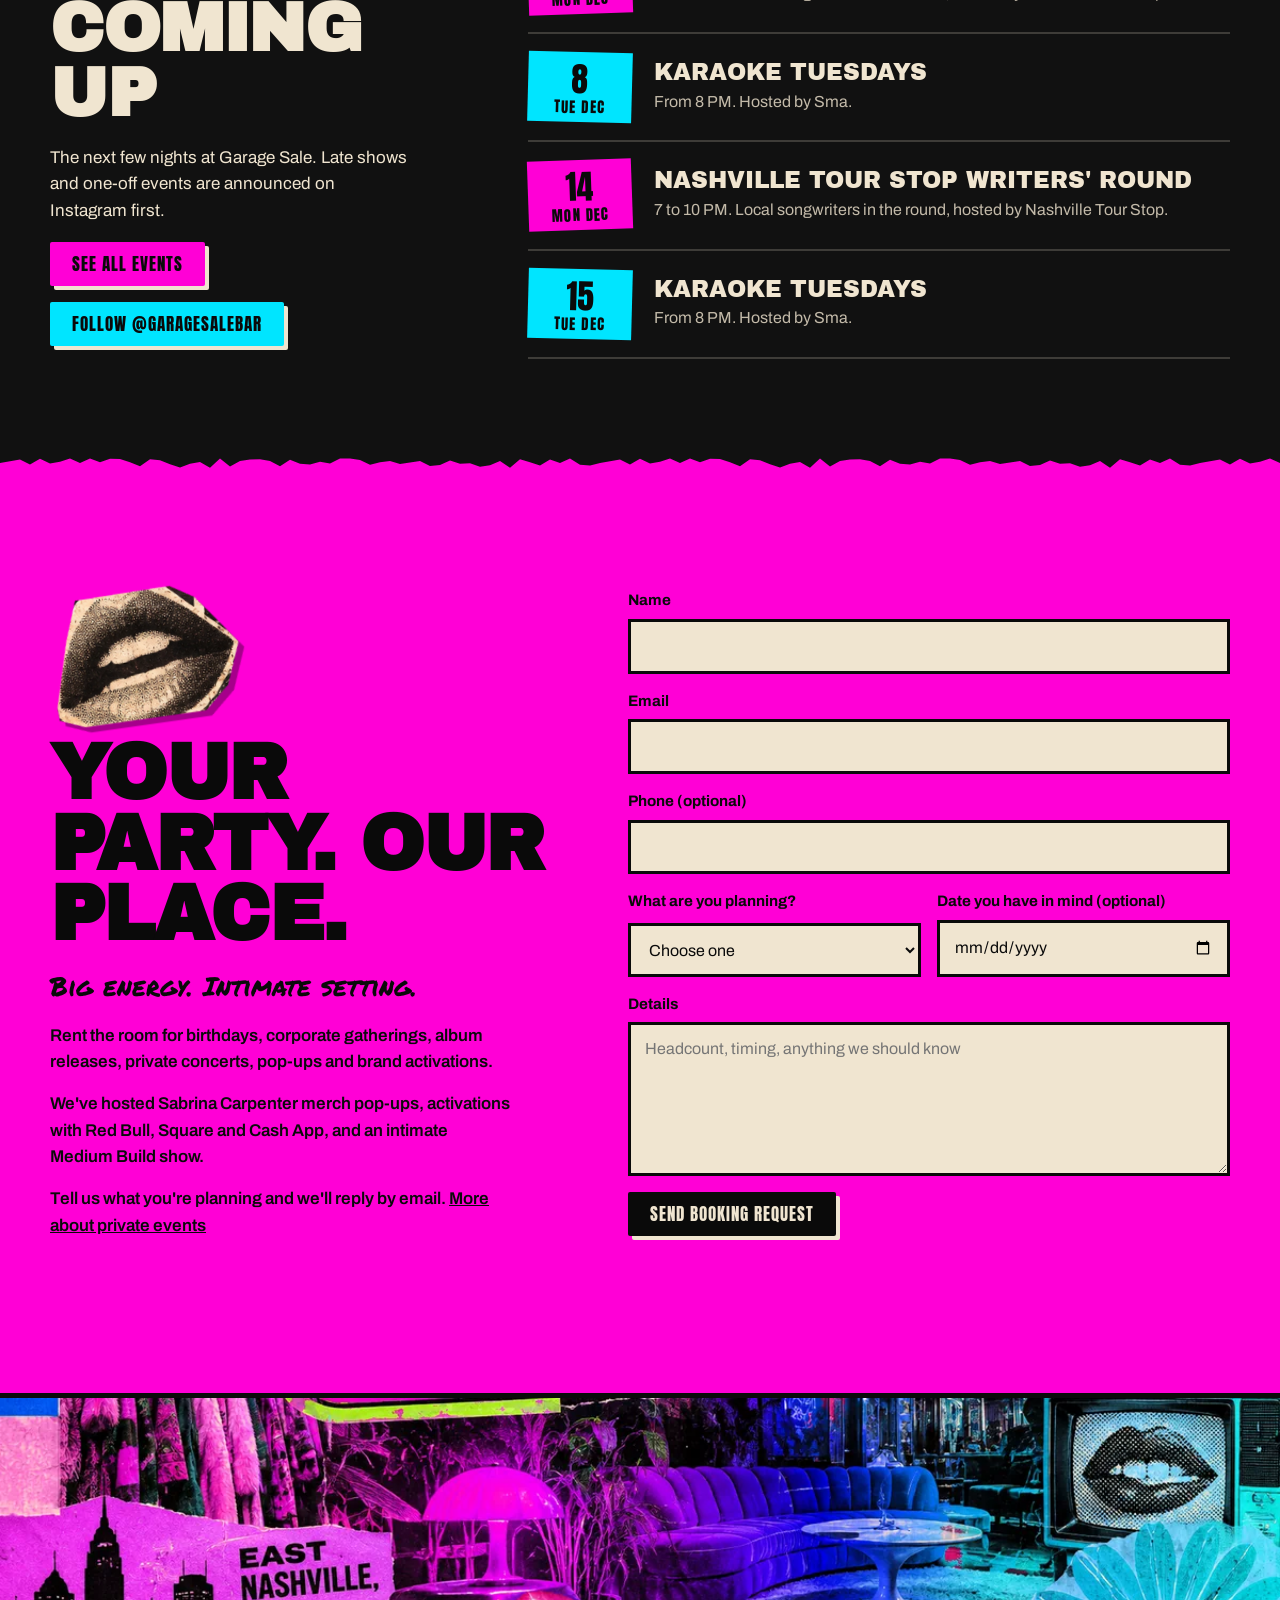
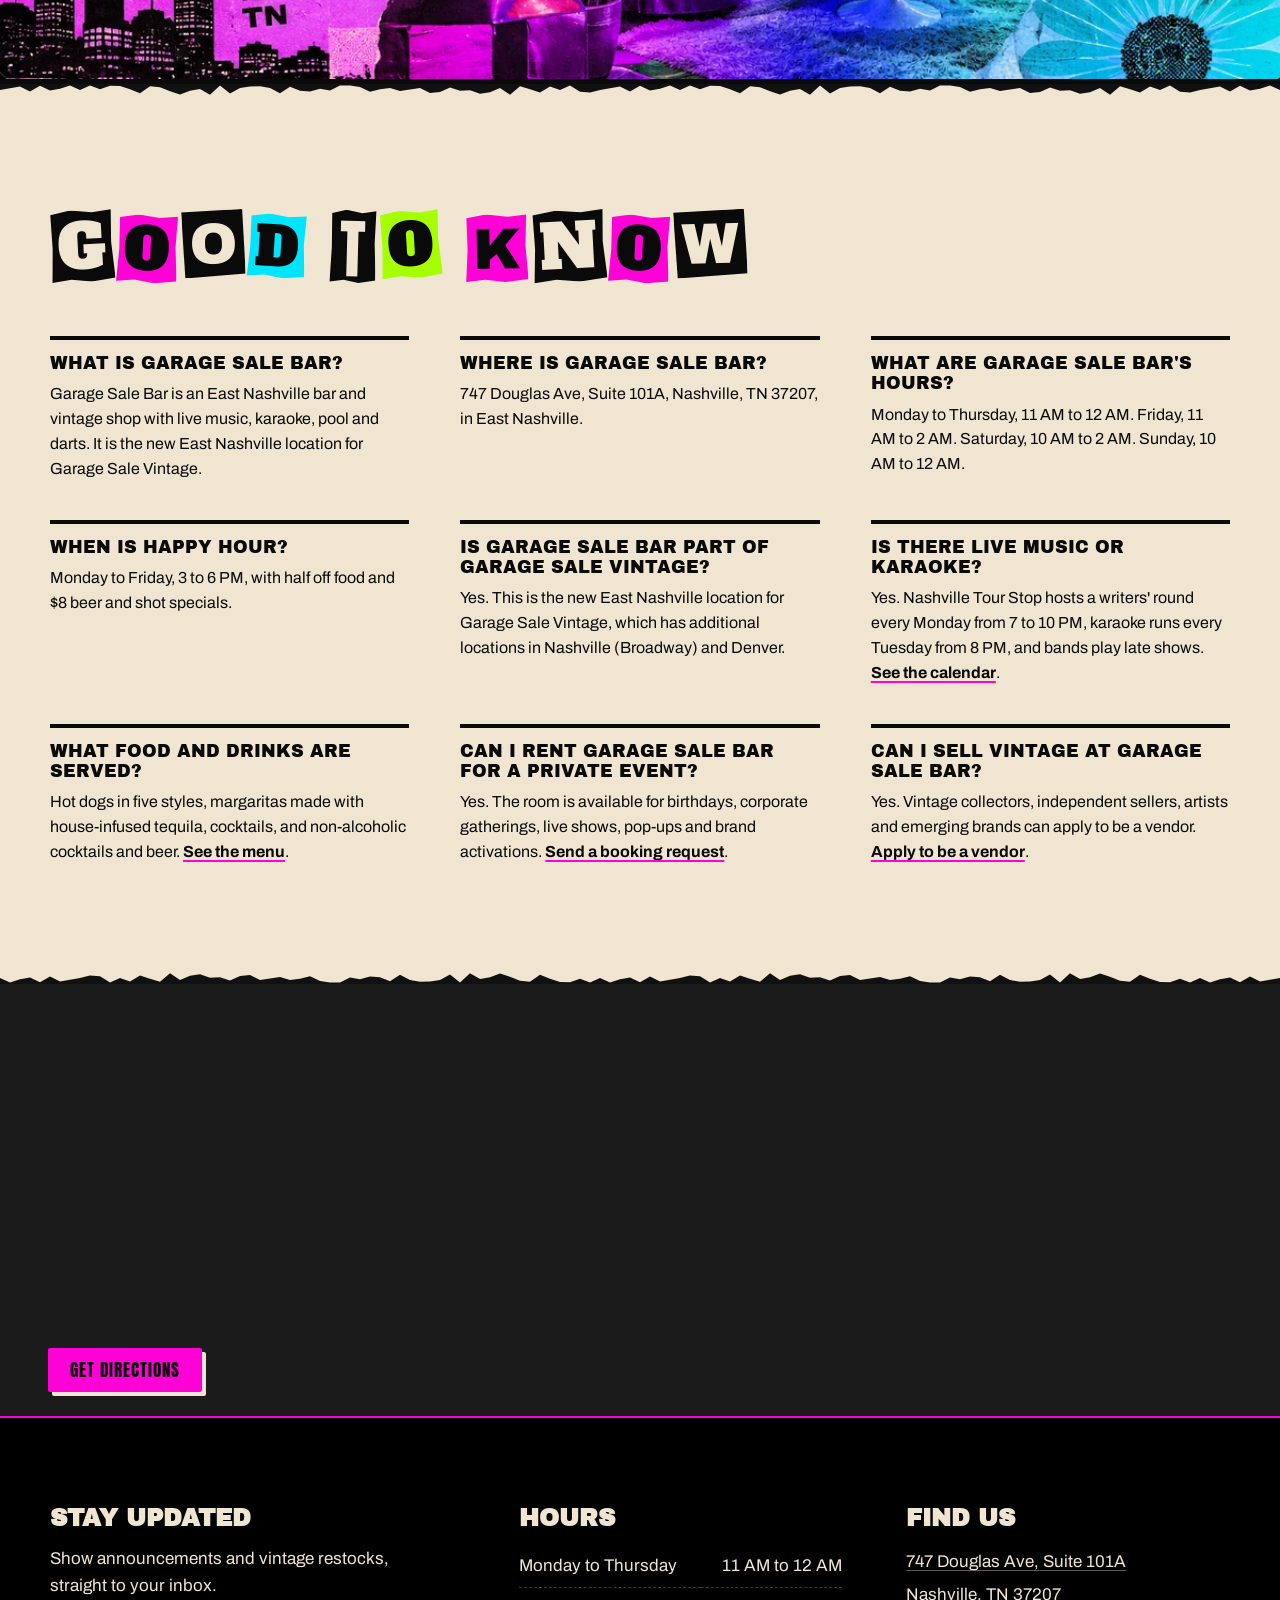
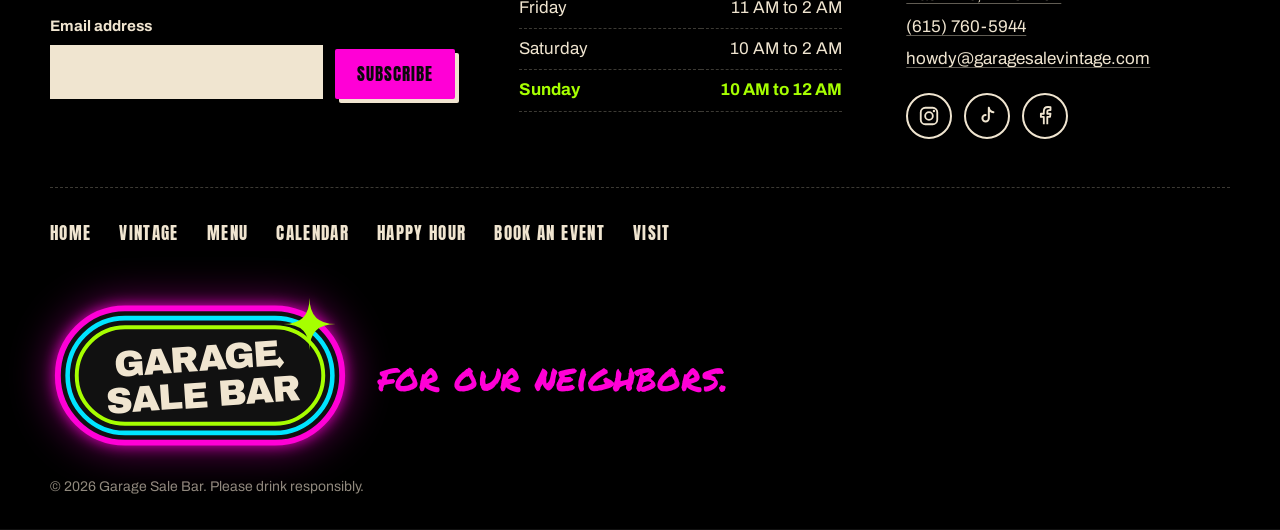
==== commit 47309f3a: "SEO and AEO pass: tags, structured data, FAQ, crawlable calendar, launch files - Titles within 60 ch" ====
--- a/index.html
+++ b/index.html
@@ -3,44 +3,466 @@
 <head>
 <meta charset="utf-8">
 <meta name="viewport" content="width=device-width, initial-scale=1">
-<title>Garage Sale Bar | East Nashville Vintage, Live Music &amp; Happy Hour</title>
-<meta name="description" content="Garage Sale Bar is an East Nashville neighborhood bar and vintage shop. Live music, karaoke, pool, darts, hot dogs, cocktails and happy hour Monday to Friday, 3 to 6 PM.">
+<title>Garage Sale Bar | East Nashville Bar, Vintage &amp; Live Music</title>
+<meta name="description" content="Garage Sale Bar is an East Nashville bar and vintage shop with live music, karaoke, pool, darts, hot dogs and cocktails. Happy hour Monday to Friday, 3 to 6 PM.">
 <meta name="theme-color" content="#111111">
-<meta property="og:title" content="Garage Sale Bar | Thrift. Sip. Dance. Repeat.">
-<meta property="og:description" content="East Nashville vintage shop and bar. Live music, karaoke, pool, darts, cocktails and happy hour.">
-<meta property="og:image" content="assets/img/og-image.jpg">
+<meta property="og:title" content="Garage Sale Bar | East Nashville Bar, Vintage &amp; Live Music">
+<meta property="og:description" content="Garage Sale Bar is an East Nashville bar and vintage shop with live music, karaoke, pool, darts, hot dogs and cocktails. Happy hour Monday to Friday, 3 to 6 PM.">
+<meta property="og:url" content="https://www.garagesalebar.com/">
+<meta property="og:site_name" content="Garage Sale Bar">
+<meta name="twitter:card" content="summary_large_image">
+<meta property="og:image" content="https://www.garagesalebar.com/assets/img/og-image.jpg">
 <meta property="og:type" content="website">
+<link rel="canonical" href="https://www.garagesalebar.com/">
 <link rel="icon" type="image/png" href="assets/img/favicon.png">
 <link rel="preload" href="assets/fonts/anton-latin-400-normal.woff2" as="font" type="font/woff2" crossorigin>
 <link rel="preload" href="assets/fonts/archivo-black-latin-400-normal.woff2" as="font" type="font/woff2" crossorigin>
-<link rel="stylesheet" href="css/styles.css?v=16">
+<link rel="stylesheet" href="css/styles.css?v=17">
 <script type="application/ld+json">
 {
-  "@context": "https://schema.org",
-  "@type": "BarOrPub",
-  "name": "Garage Sale Bar",
-  "url": "https://www.garagesalebar.com",
-  "telephone": "+1-615-760-5944",
-  "email": "howdy@garagesalevintage.com",
-  "address": {
-    "@type": "PostalAddress",
-    "streetAddress": "747 Douglas Ave, Suite 101A",
-    "addressLocality": "Nashville",
-    "addressRegion": "TN",
-    "postalCode": "37207",
-    "addressCountry": "US"
-  },
-  "openingHoursSpecification": [
-    {"@type": "OpeningHoursSpecification", "dayOfWeek": ["Monday","Tuesday","Wednesday","Thursday"], "opens": "11:00", "closes": "00:00"},
-    {"@type": "OpeningHoursSpecification", "dayOfWeek": "Friday", "opens": "11:00", "closes": "02:00"},
-    {"@type": "OpeningHoursSpecification", "dayOfWeek": "Saturday", "opens": "10:00", "closes": "02:00"},
-    {"@type": "OpeningHoursSpecification", "dayOfWeek": "Sunday", "opens": "10:00", "closes": "00:00"}
-  ],
-  "sameAs": [
-    "https://www.instagram.com/garagesalebar/",
-    "https://www.tiktok.com/@garagesalebar_east",
-    "https://www.facebook.com/profile.php?id=100094465976194"
-  ]
+ "@context": "https://schema.org",
+ "@type": "BarOrPub",
+ "@id": "https://www.garagesalebar.com/#business",
+ "name": "Garage Sale Bar",
+ "description": "East Nashville bar and vintage shop with live music, karaoke, pool and darts. The East Nashville location of Garage Sale Vintage.",
+ "url": "https://www.garagesalebar.com/",
+ "image": "https://www.garagesalebar.com/assets/img/og-image.jpg",
+ "telephone": "+1-615-760-5944",
+ "email": "howdy@garagesalevintage.com",
+ "address": {
+  "@type": "PostalAddress",
+  "streetAddress": "747 Douglas Ave, Suite 101A",
+  "addressLocality": "Nashville",
+  "addressRegion": "TN",
+  "postalCode": "37207",
+  "addressCountry": "US"
+ },
+ "openingHoursSpecification": [
+  {
+   "@type": "OpeningHoursSpecification",
+   "dayOfWeek": [
+    "Monday",
+    "Tuesday",
+    "Wednesday",
+    "Thursday"
+   ],
+   "opens": "11:00",
+   "closes": "00:00"
+  },
+  {
+   "@type": "OpeningHoursSpecification",
+   "dayOfWeek": "Friday",
+   "opens": "11:00",
+   "closes": "02:00"
+  },
+  {
+   "@type": "OpeningHoursSpecification",
+   "dayOfWeek": "Saturday",
+   "opens": "10:00",
+   "closes": "02:00"
+  },
+  {
+   "@type": "OpeningHoursSpecification",
+   "dayOfWeek": "Sunday",
+   "opens": "10:00",
+   "closes": "00:00"
+  }
+ ],
+ "parentOrganization": {
+  "@type": "Organization",
+  "name": "Garage Sale Vintage"
+ },
+ "hasMenu": "https://www.garagesalebar.com/#menu",
+ "sameAs": [
+  "https://www.instagram.com/garagesalebar/",
+  "https://www.tiktok.com/@garagesalebar_east",
+  "https://www.facebook.com/profile.php?id=100094465976194"
+ ]
+}
+</script>
+<script type="application/ld+json">
+{
+ "@context": "https://schema.org",
+ "@type": "Menu",
+ "@id": "https://www.garagesalebar.com/#menu",
+ "name": "Garage Sale Bar menu",
+ "hasMenuSection": [
+  {
+   "@type": "MenuSection",
+   "name": "Hot dogs",
+   "hasMenuItem": [
+    {
+     "@type": "MenuItem",
+     "name": "Classic Style",
+     "description": "Ketchup and mustard",
+     "offers": {
+      "@type": "Offer",
+      "price": "5.95",
+      "priceCurrency": "USD"
+     }
+    },
+    {
+     "@type": "MenuItem",
+     "name": "Chili Style",
+     "description": "Brisket burnt end chili, queso, jalapeño, crushed chips",
+     "offers": {
+      "@type": "Offer",
+      "price": "6.95",
+      "priceCurrency": "USD"
+     }
+    },
+    {
+     "@type": "MenuItem",
+     "name": "Nashville Style",
+     "description": "Bacon scallion schmear, pickled onion, jalapeño, chipotle crema",
+     "offers": {
+      "@type": "Offer",
+      "price": "6.95",
+      "priceCurrency": "USD"
+     }
+    },
+    {
+     "@type": "MenuItem",
+     "name": "Korean Style",
+     "description": "Korean BBQ sauce, white kimchi, sesame seeds",
+     "offers": {
+      "@type": "Offer",
+      "price": "6.95",
+      "priceCurrency": "USD"
+     }
+    },
+    {
+     "@type": "MenuItem",
+     "name": "Sabrette Style",
+     "description": "Onions in sauce",
+     "offers": {
+      "@type": "Offer",
+      "price": "6.95",
+      "priceCurrency": "USD"
+     }
+    },
+    {
+     "@type": "MenuItem",
+     "name": "Miss Vickie's Chips",
+     "offers": {
+      "@type": "Offer",
+      "price": "3",
+      "priceCurrency": "USD"
+     }
+    }
+   ]
+  },
+  {
+   "@type": "MenuSection",
+   "name": "Shots for the table",
+   "hasMenuItem": [
+    {
+     "@type": "MenuItem",
+     "name": "Shot Ski",
+     "description": "Four shots served on a ski",
+     "offers": {
+      "@type": "Offer",
+      "price": "30",
+      "priceCurrency": "USD"
+     }
+    },
+    {
+     "@type": "MenuItem",
+     "name": "Infusion Shots",
+     "offers": {
+      "@type": "Offer",
+      "price": "30",
+      "priceCurrency": "USD"
+     }
+    },
+    {
+     "@type": "MenuItem",
+     "name": "Mixed Shots",
+     "offers": {
+      "@type": "Offer",
+      "price": "50",
+      "priceCurrency": "USD"
+     }
+    },
+    {
+     "@type": "MenuItem",
+     "name": "Jello Shots",
+     "offers": {
+      "@type": "Offer",
+      "price": "6",
+      "priceCurrency": "USD"
+     }
+    }
+   ]
+  },
+  {
+   "@type": "MenuSection",
+   "name": "Cocktails",
+   "hasMenuItem": [
+    {
+     "@type": "MenuItem",
+     "name": "House Margarita",
+     "description": "Well blanco, lime, triple sec, simple syrup",
+     "offers": {
+      "@type": "Offer",
+      "price": "12",
+      "priceCurrency": "USD"
+     }
+    },
+    {
+     "@type": "MenuItem",
+     "name": "Classic Margarita",
+     "description": "Espolòn blanco, lime, triple sec, simple syrup",
+     "offers": {
+      "@type": "Offer",
+      "price": "14",
+      "priceCurrency": "USD"
+     }
+    },
+    {
+     "@type": "MenuItem",
+     "name": "Spicy Saddle",
+     "description": "Classic margarita with house-infused jalapeño pineapple tequila",
+     "offers": {
+      "@type": "Offer",
+      "price": "12",
+      "priceCurrency": "USD"
+     }
+    },
+    {
+     "@type": "MenuItem",
+     "name": "Strawberry Stamp",
+     "description": "Classic margarita with house-infused strawberry tequila",
+     "offers": {
+      "@type": "Offer",
+      "price": "12",
+      "priceCurrency": "USD"
+     }
+    },
+    {
+     "@type": "MenuItem",
+     "name": "Watermelon Cooler",
+     "description": "Classic margarita with house-infused watermelon tequila",
+     "offers": {
+      "@type": "Offer",
+      "price": "12",
+      "priceCurrency": "USD"
+     }
+    },
+    {
+     "@type": "MenuItem",
+     "name": "Cowboy Mule",
+     "description": "Your choice of well vodka, whiskey or tequila",
+     "offers": {
+      "@type": "Offer",
+      "price": "12",
+      "priceCurrency": "USD"
+     }
+    },
+    {
+     "@type": "MenuItem",
+     "name": "Soul Train",
+     "description": "Bourbon, bitters, simple syrup",
+     "offers": {
+      "@type": "Offer",
+      "price": "15",
+      "priceCurrency": "USD"
+     }
+    },
+    {
+     "@type": "MenuItem",
+     "name": "Wanted: Espresso Martini",
+     "description": "Vodka, cold brew, vanilla",
+     "offers": {
+      "@type": "Offer",
+      "price": "15",
+      "priceCurrency": "USD"
+     }
+    }
+   ]
+  },
+  {
+   "@type": "MenuSection",
+   "name": "House infusions",
+   "hasMenuItem": [
+    {
+     "@type": "MenuItem",
+     "name": "Super Freak",
+     "description": "Strawberry vodka",
+     "offers": {
+      "@type": "Offer",
+      "price": "8",
+      "priceCurrency": "USD"
+     }
+    },
+    {
+     "@type": "MenuItem",
+     "name": "Ring of Fire",
+     "description": "Jalapeño pineapple tequila",
+     "offers": {
+      "@type": "Offer",
+      "price": "8",
+      "priceCurrency": "USD"
+     }
+    },
+    {
+     "@type": "MenuItem",
+     "name": "Danger Zone",
+     "description": "Pickle vodka",
+     "offers": {
+      "@type": "Offer",
+      "price": "8",
+      "priceCurrency": "USD"
+     }
+    },
+    {
+     "@type": "MenuItem",
+     "name": "La Bamba",
+     "description": "Watermelon tequila",
+     "offers": {
+      "@type": "Offer",
+      "price": "8",
+      "priceCurrency": "USD"
+     }
+    },
+    {
+     "@type": "MenuItem",
+     "name": "Sin City",
+     "description": "Strawberry tequila",
+     "offers": {
+      "@type": "Offer",
+      "price": "8",
+      "priceCurrency": "USD"
+     }
+    }
+   ]
+  },
+  {
+   "@type": "MenuSection",
+   "name": "Zero proof",
+   "hasMenuItem": [
+    {
+     "@type": "MenuItem",
+     "name": "Naperol Spritz",
+     "description": "Lyre's Italian orange, Lyre's Classico N/A wine, soda water",
+     "offers": {
+      "@type": "Offer",
+      "price": "10",
+      "priceCurrency": "USD"
+     }
+    },
+    {
+     "@type": "MenuItem",
+     "name": "NA Spicy Marg",
+     "offers": {
+      "@type": "Offer",
+      "price": "10",
+      "priceCurrency": "USD"
+     }
+    },
+    {
+     "@type": "MenuItem",
+     "name": "Michelada",
+     "description": "Bloody mix, Electrolime, Best Day Brewing N/A beer",
+     "offers": {
+      "@type": "Offer",
+      "price": "10",
+      "priceCurrency": "USD"
+     }
+    },
+    {
+     "@type": "MenuItem",
+     "name": "Best Day Brewing",
+     "description": "Electrolime, hazy IPA or kölsch",
+     "offers": {
+      "@type": "Offer",
+      "price": "6",
+      "priceCurrency": "USD"
+     }
+    }
+   ]
+  }
+ ]
+}
+</script>
+<script type="application/ld+json">
+{
+ "@context": "https://schema.org",
+ "@type": "FAQPage",
+ "mainEntity": [
+  {
+   "@type": "Question",
+   "name": "What is Garage Sale Bar?",
+   "acceptedAnswer": {
+    "@type": "Answer",
+    "text": "Garage Sale Bar is an East Nashville bar and vintage shop with live music, karaoke, pool and darts. It is the new East Nashville location for Garage Sale Vintage."
+   }
+  },
+  {
+   "@type": "Question",
+   "name": "Where is Garage Sale Bar?",
+   "acceptedAnswer": {
+    "@type": "Answer",
+    "text": "747 Douglas Ave, Suite 101A, Nashville, TN 37207, in East Nashville."
+   }
+  },
+  {
+   "@type": "Question",
+   "name": "What are Garage Sale Bar's hours?",
+   "acceptedAnswer": {
+    "@type": "Answer",
+    "text": "Monday to Thursday, 11 AM to 12 AM. Friday, 11 AM to 2 AM. Saturday, 10 AM to 2 AM. Sunday, 10 AM to 12 AM."
+   }
+  },
+  {
+   "@type": "Question",
+   "name": "When is happy hour?",
+   "acceptedAnswer": {
+    "@type": "Answer",
+    "text": "Monday to Friday, 3 to 6 PM, with half off food and $8 beer and shot specials."
+   }
+  },
+  {
+   "@type": "Question",
+   "name": "Is Garage Sale Bar part of Garage Sale Vintage?",
+   "acceptedAnswer": {
+    "@type": "Answer",
+    "text": "Yes. This is the new East Nashville location for Garage Sale Vintage, which has additional locations in Nashville (Broadway) and Denver."
+   }
+  },
+  {
+   "@type": "Question",
+   "name": "Is there live music or karaoke?",
+   "acceptedAnswer": {
+    "@type": "Answer",
+    "text": "Yes. Nashville Tour Stop hosts a writers' round every Monday from 7 to 10 PM, karaoke runs every Tuesday from 8 PM, and bands play late shows."
+   }
+  },
+  {
+   "@type": "Question",
+   "name": "What food and drinks are served?",
+   "acceptedAnswer": {
+    "@type": "Answer",
+    "text": "Hot dogs in five styles, margaritas made with house-infused tequila, cocktails, and non-alcoholic cocktails and beer."
+   }
+  },
+  {
+   "@type": "Question",
+   "name": "Can I rent Garage Sale Bar for a private event?",
+   "acceptedAnswer": {
+    "@type": "Answer",
+    "text": "Yes. The room is available for birthdays, corporate gatherings, live shows, pop-ups and brand activations."
+   }
+  },
+  {
+   "@type": "Question",
+   "name": "Can I sell vintage at Garage Sale Bar?",
+   "acceptedAnswer": {
+    "@type": "Answer",
+    "text": "Yes. Vintage collectors, independent sellers, artists and emerging brands can apply to be a vendor."
+   }
+  }
+ ]
 }
 </script>
 </head>
@@ -52,7 +474,7 @@
     <ul class="nav__links nav__links--left">
       <li><a href="vintage.html">Vintage</a></li>
       <li><a href="#menu">Menu</a></li>
-      <li><a href="events.html">Calendar</a></li>
+      <li><a href="calendar.html">Calendar</a></li>
     </ul>
     <a class="nav__brand" href="#top" aria-label="Garage Sale Bar, back to top">
       <span class="nav__g">Garage</span><span class="nav__s">Sale</span><em>Bar</em>
@@ -71,7 +493,7 @@
     <ul>
       <li><a href="vintage.html">Vintage</a></li>
       <li><a href="#menu">Menu</a></li>
-      <li><a href="events.html">Calendar</a></li>
+      <li><a href="calendar.html">Calendar</a></li>
       <li><a href="#happy-hour">Happy Hour</a></li>
       <li><a href="book.html">Book an Event</a></li>
       <li><a href="#visit">Visit</a></li>
@@ -120,7 +542,7 @@
       <h2>Live music and games</h2>
       <p class="strip__hand">Questionable pool skills welcome.</p>
       <p>Writers' rounds, karaoke and late shows, plus pool and darts any night of the week.</p>
-      <a class="btn" href="events.html">See what's on</a>
+      <a class="btn" href="calendar.html">See what's on</a>
     </article>
   </div>
 </section>
@@ -136,7 +558,7 @@
       <h2 class="neon neon--pink">Live music</h2>
       <p class="feature__kicker">A small room that gets loud.</p>
       <p>Songwriter rounds on Mondays, karaoke on Tuesdays and touring bands on the late slot. There is always something on.</p>
-      <a class="btn" href="events.html">View upcoming events</a>
+      <a class="btn" href="calendar.html">View upcoming events</a>
     </div>
   </div>
 </section>
@@ -268,7 +690,7 @@
           </dl>
         </section>
         <section class="menu__group">
-          <h3>Zero proof</h3>
+          <h3>Zero proof <small>non-alcoholic</small></h3>
           <dl>
             <div><dt>Naperol Spritz <span>$10</span></dt><dd>Lyre's Italian orange, Lyre's Classico N/A wine, soda water</dd></div>
             <div><dt>NA Spicy Marg <span>$10</span></dt></div>
@@ -289,7 +711,7 @@
       <h2>Coming up</h2>
       <p>The next few nights at Garage Sale. Late shows and one-off events are announced on Instagram first.</p>
       <div class="events__actions">
-        <a class="btn" href="events.html">See all events</a>
+        <a class="btn" href="calendar.html">See all events</a>
         <a class="btn btn--blue" href="https://www.instagram.com/garagesalebar/" target="_blank" rel="noopener">Follow @garagesalebar</a>
       </div>
     </header>
@@ -350,6 +772,51 @@
     <img src="assets/img/collage-banner-neon.webp" width="2302" height="508" alt="" loading="lazy">
   </picture>
 </div>
+
+<!-- FAQ -->
+<section class="faq torn torn--paper" id="faq" aria-labelledby="faq-title">
+  <div class="faq__inner">
+    <h2 class="ransom faq__title" id="faq-title" data-ransom>Good to know</h2>
+    <div class="faq__grid">
+      <div class="faq__item">
+        <h3>What is Garage Sale Bar?</h3>
+        <p>Garage Sale Bar is an East Nashville bar and vintage shop with live music, karaoke, pool and darts. It is the new East Nashville location for Garage Sale Vintage.</p>
+      </div>
+      <div class="faq__item">
+        <h3>Where is Garage Sale Bar?</h3>
+        <p>747 Douglas Ave, Suite 101A, Nashville, TN 37207, in East Nashville.</p>
+      </div>
+      <div class="faq__item">
+        <h3>What are Garage Sale Bar's hours?</h3>
+        <p>Monday to Thursday, 11 AM to 12 AM. Friday, 11 AM to 2 AM. Saturday, 10 AM to 2 AM. Sunday, 10 AM to 12 AM.</p>
+      </div>
+      <div class="faq__item">
+        <h3>When is happy hour?</h3>
+        <p>Monday to Friday, 3 to 6 PM, with half off food and $8 beer and shot specials.</p>
+      </div>
+      <div class="faq__item">
+        <h3>Is Garage Sale Bar part of Garage Sale Vintage?</h3>
+        <p>Yes. This is the new East Nashville location for Garage Sale Vintage, which has additional locations in Nashville (Broadway) and Denver.</p>
+      </div>
+      <div class="faq__item">
+        <h3>Is there live music or karaoke?</h3>
+        <p>Yes. Nashville Tour Stop hosts a writers' round every Monday from 7 to 10 PM, karaoke runs every Tuesday from 8 PM, and bands play late shows. <a href="calendar.html">See the calendar</a>.</p>
+      </div>
+      <div class="faq__item">
+        <h3>What food and drinks are served?</h3>
+        <p>Hot dogs in five styles, margaritas made with house-infused tequila, cocktails, and non-alcoholic cocktails and beer. <a href="#menu">See the menu</a>.</p>
+      </div>
+      <div class="faq__item">
+        <h3>Can I rent Garage Sale Bar for a private event?</h3>
+        <p>Yes. The room is available for birthdays, corporate gatherings, live shows, pop-ups and brand activations. <a href="book.html">Send a booking request</a>.</p>
+      </div>
+      <div class="faq__item">
+        <h3>Can I sell vintage at Garage Sale Bar?</h3>
+        <p>Yes. Vintage collectors, independent sellers, artists and emerging brands can apply to be a vendor. <a href="https://docs.google.com/forms/d/e/1FAIpQLSel0c3rFbMv7X3Ah1KHVkPsn_nrGVXcLn4D0Khr66hKhy_gQQ/viewform" target="_blank" rel="noopener">Apply to be a vendor</a>.</p>
+      </div>
+    </div>
+  </div>
+</section>
 
 <!-- MAP -->
 <section class="map" id="visit" aria-label="Map and directions">
@@ -404,7 +871,7 @@
       <li><a href="index.html">Home</a></li>
       <li><a href="vintage.html">Vintage</a></li>
       <li><a href="index.html#menu">Menu</a></li>
-      <li><a href="events.html">Calendar</a></li>
+      <li><a href="calendar.html">Calendar</a></li>
       <li><a href="index.html#happy-hour">Happy Hour</a></li>
       <li><a href="book.html">Book an Event</a></li>
       <li><a href="index.html#visit">Visit</a></li>
@@ -429,7 +896,7 @@
 
 <a class="to-top" href="#top" aria-label="Back to top"><svg viewBox="0 0 24 24" aria-hidden="true"><path d="M5 15l7-7 7 7" fill="none" stroke="currentColor" stroke-width="3" stroke-linecap="round" stroke-linejoin="round"/></svg></a>
 
-<script src="js/events-data.js?v=16" defer></script>
-<script src="js/main.js?v=16" defer></script>
+<script src="js/events-data.js?v=17" defer></script>
+<script src="js/main.js?v=17" defer></script>
 </body>
 </html>
--- a/css/styles.css
+++ b/css/styles.css
@@ -1054,3 +1054,16 @@
   .feature--vintage .floater--tag { justify-self: center; margin-left: 0; }
   .racks { padding-bottom: 150px; }
 }
+
+/* ---------- FAQ ---------- */
+.faq { color: var(--ink); padding: clamp(64px, 8vw, 110px) var(--gutter); margin-top: 17px; }
+.faq__inner { max-width: var(--wrap); margin: 0 auto; }
+.faq__title { font-size: clamp(2rem, 5vw, 3.6rem); margin-bottom: clamp(28px, 4vw, 48px); }
+.faq__grid { display: grid; grid-template-columns: repeat(3, minmax(0, 1fr)); gap: clamp(24px, 3vw, 40px) clamp(28px, 4vw, 56px); }
+.faq__item { border-top: 4px solid var(--ink); padding-top: 14px; }
+.faq__item h3 { font-family: var(--f-display); font-weight: 400; text-transform: uppercase; font-size: 1.1rem; line-height: 1.15; margin-bottom: 8px; }
+.faq__item p { font-size: 1rem; max-width: 44ch; }
+.faq__item a { font-weight: 700; text-decoration-thickness: 2px; text-decoration-color: var(--pink); text-underline-offset: 3px; }
+.page-hero--lost { min-height: 62vh; display: grid; align-items: center; }
+@media (max-width: 900px) { .faq__grid { grid-template-columns: repeat(2, minmax(0, 1fr)); } }
+@media (max-width: 560px) { .faq__grid { grid-template-columns: 1fr; } }
